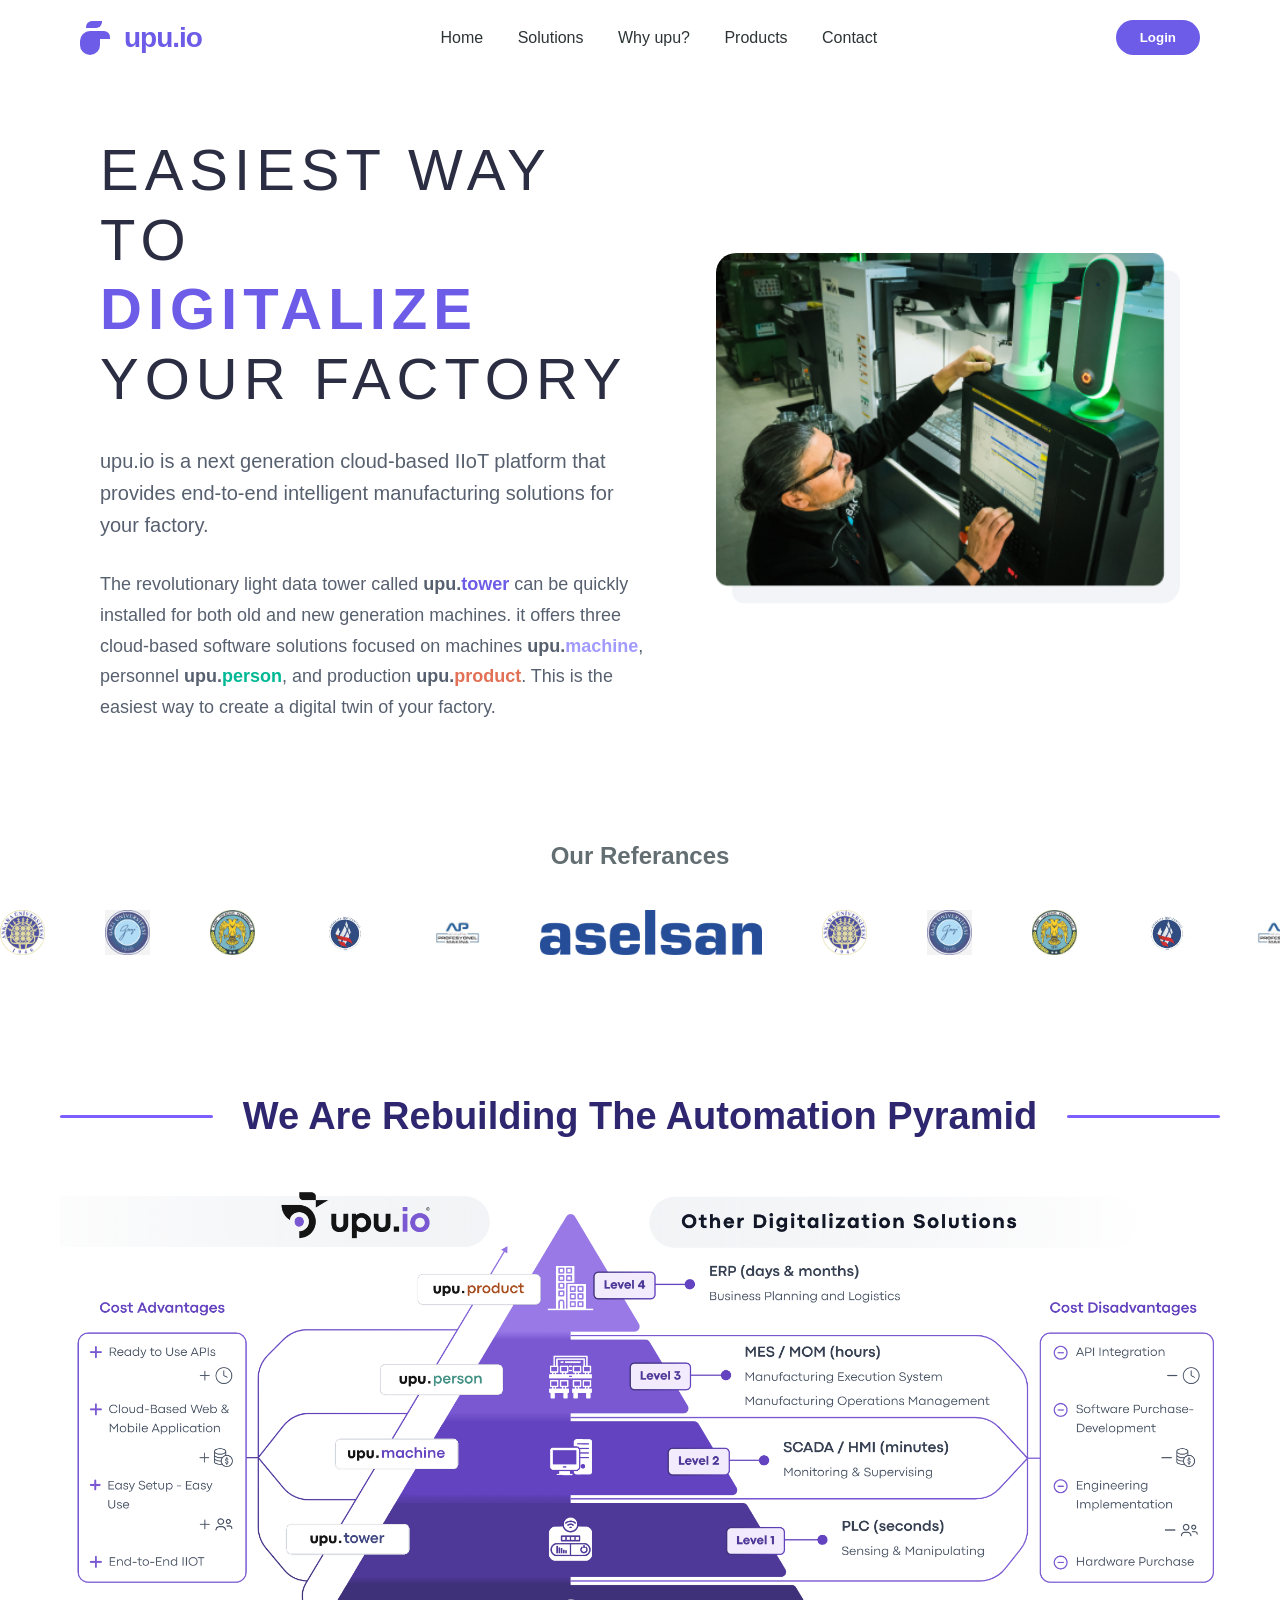
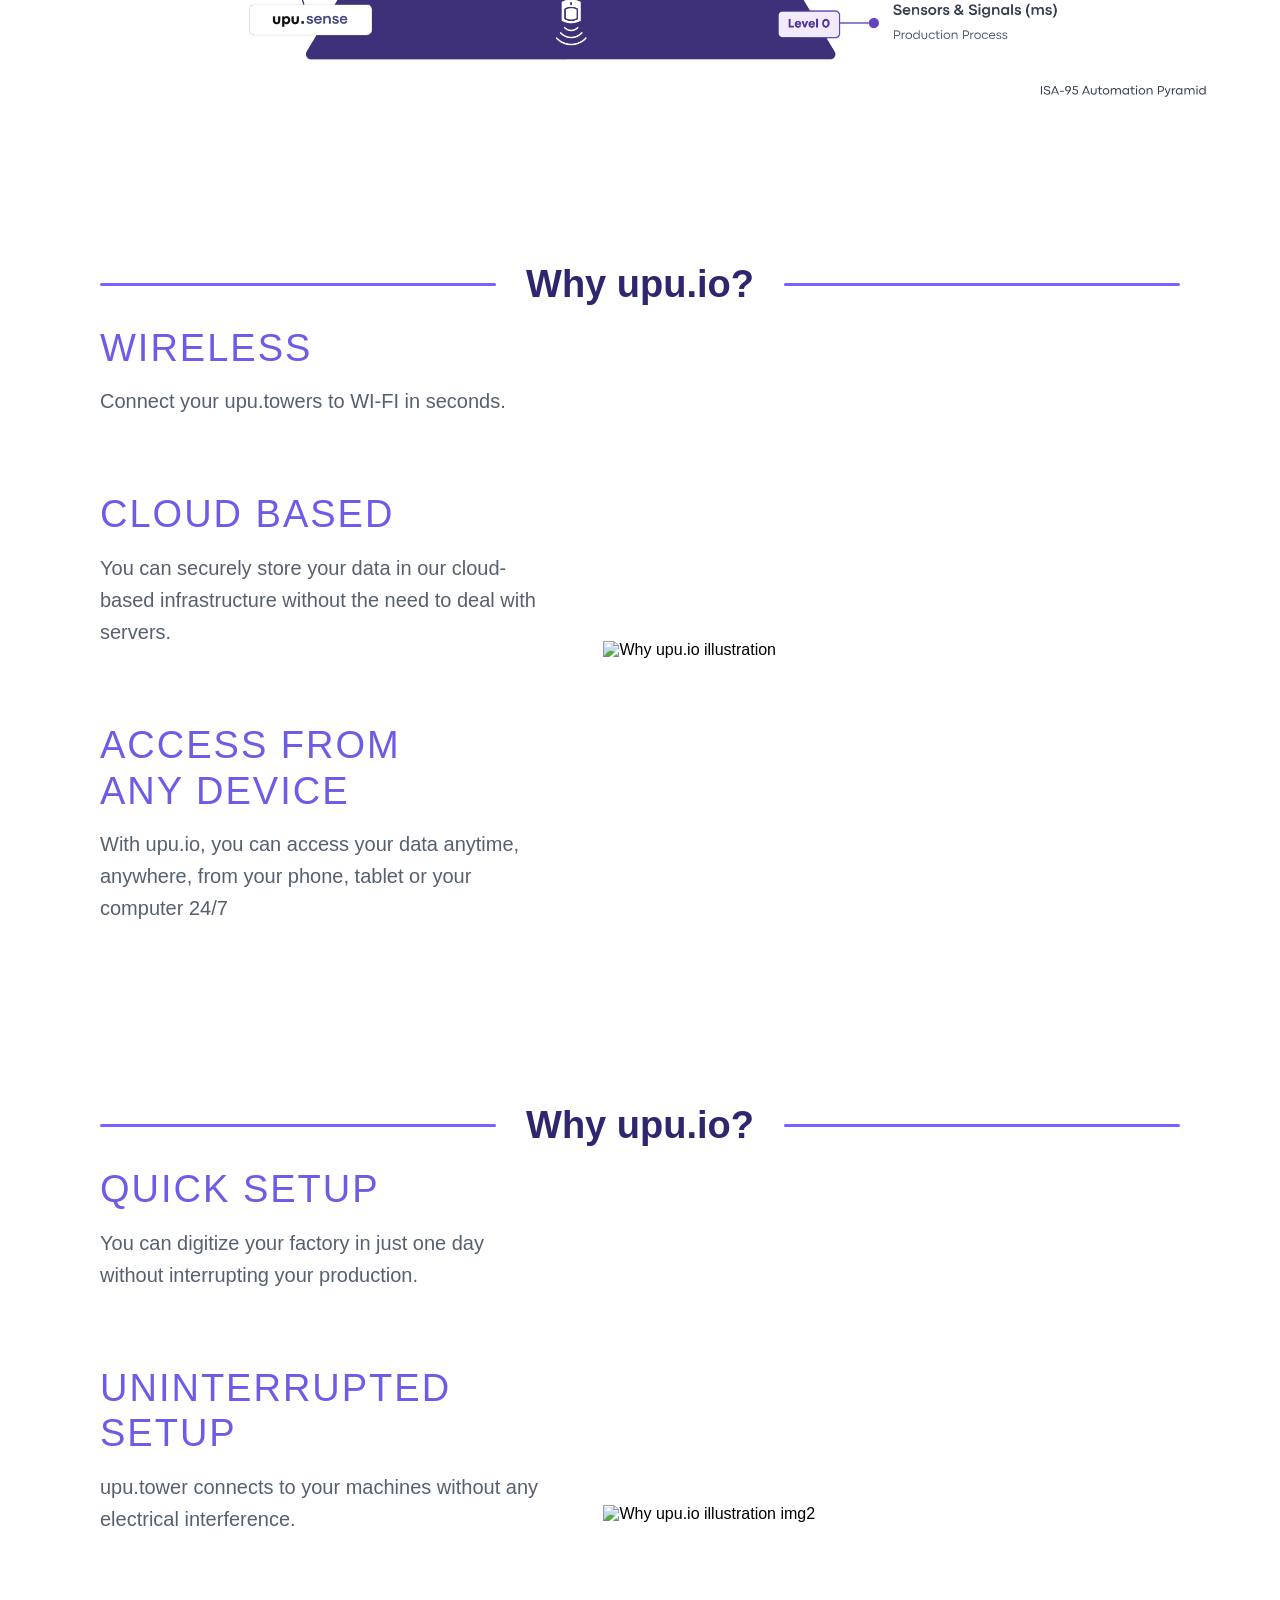
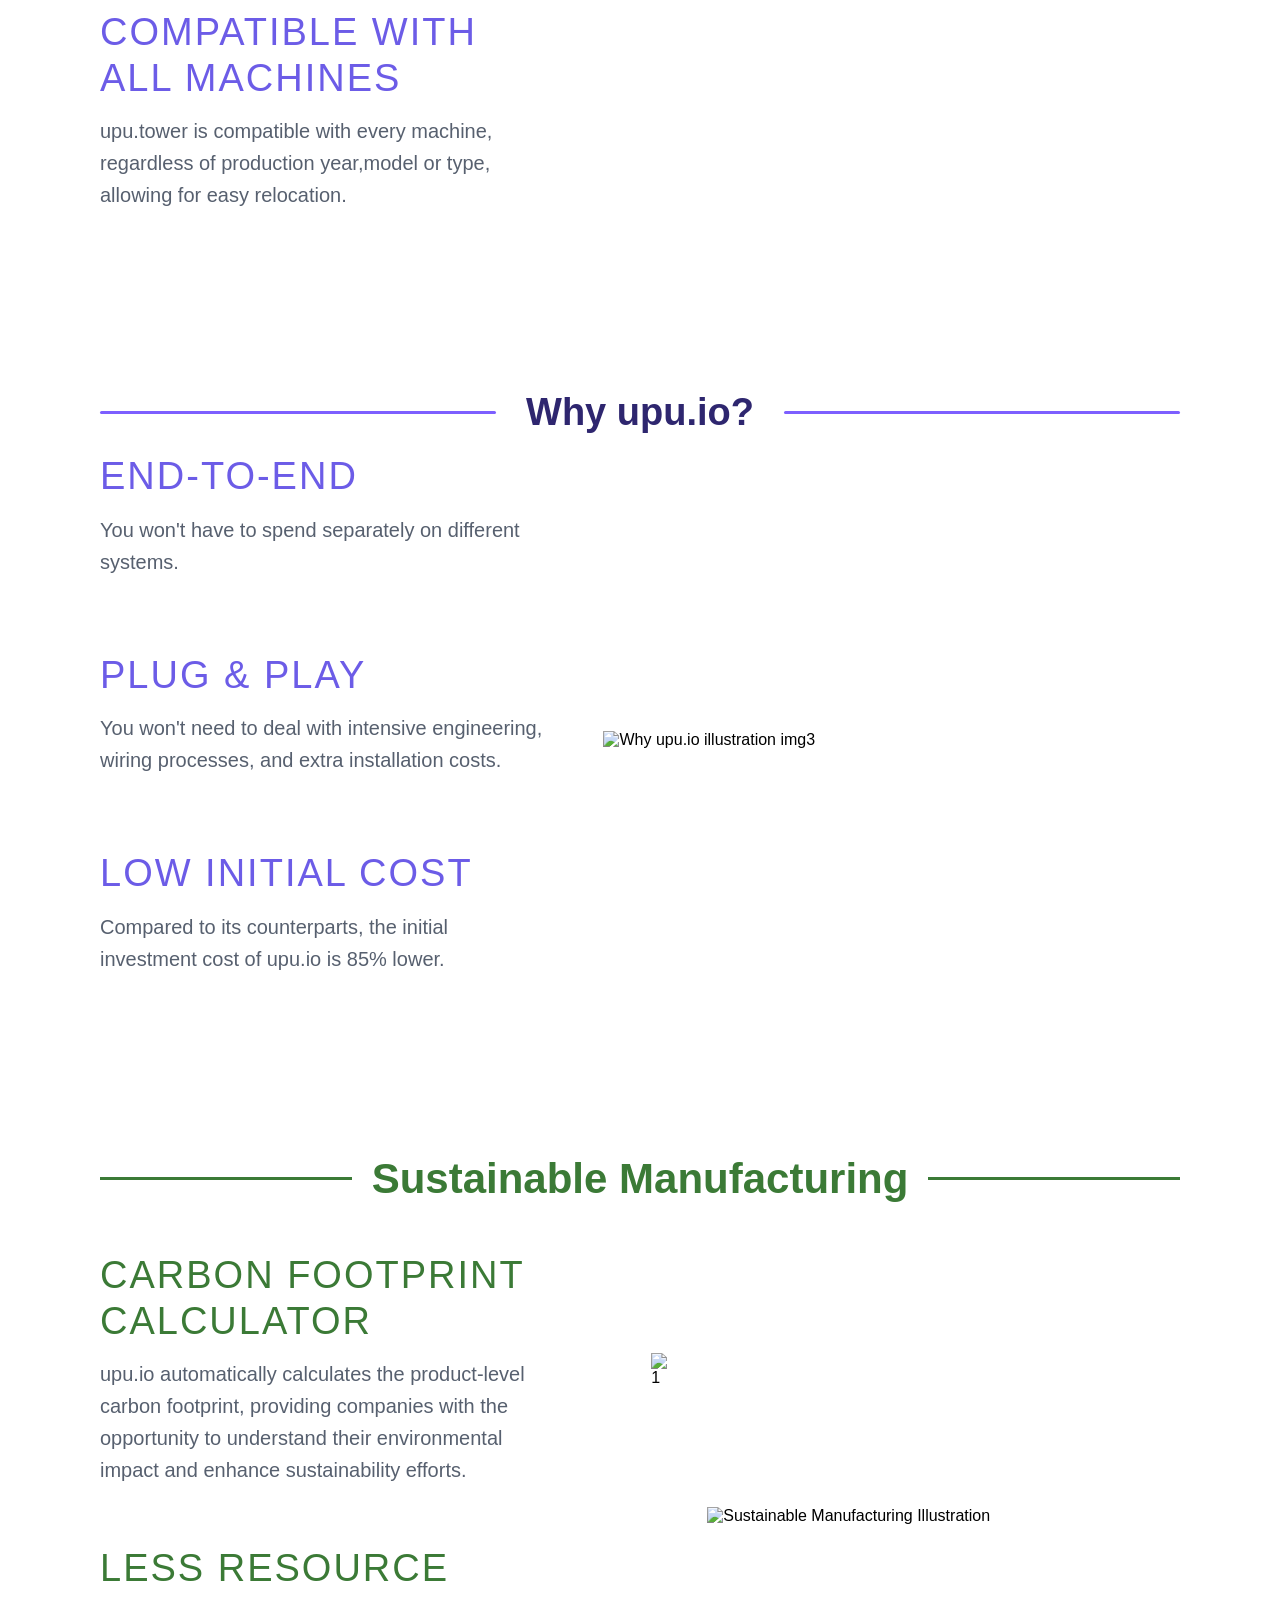
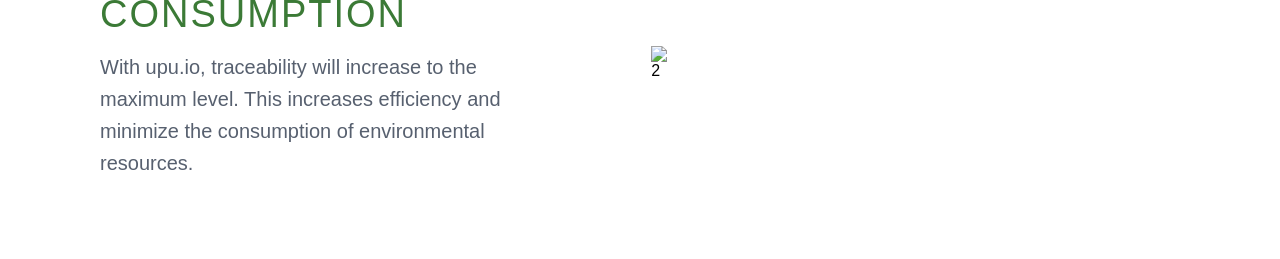
==== index.html @ bfa2a3e1 "Add files via upload" ====
<!DOCTYPE html>
<html lang="en">
<head>
    <meta charset="UTF-8">
    <meta name="viewport" content="width=device-width, initial-scale=1.0">
    <title>upu.io</title>
    <link rel="stylesheet" href="style.css">
</head>
<body>

    <header class="navbar">
        
        <div class="logo">
            <div class="custom-logo-icon">
                <div class="feather-top"></div>
                <div class="wing-head-group">
                    <div class="wing-main"></div>
                    <div class="beak"></div>
            </div>
            </div>

                <span class="logo-text"> upu.io</span>
        </div>
 

        <nav class="nav-links">
            <a href="#home">Home</a> 
            <a href="#solutions">Solutions</a>
            <a href="#why-upu">Why upu?</a>
            <a href="#products">Products</a>
            <a href="#contact">Contact</a>
        </nav>

        <div   class="nav-right">

            <button class="login-btn">Login</button>

        </div>

    </header>

    <main class="hero" id="home">

        <div class="hero-text">
            <h1>
                EASIEST WAY TO<br>
                <span style="color: #6c5ce7; font-weight: bold;">DIGITALIZE</span><br>
                YOUR FACTORY
            </h1>

            <p class="hero-sub">
                upu.io is a next generation cloud-based IIoT platform that provides end-to-end
                intelligent manufacturing solutions for your factory.
            </p>
            

            <p class="hero-description">            
                    The revolutionary light data tower called <strong>upu.<span style="color: #6c5ce7;">tower</span></strong> can be quickly installed for both old and new generation machines. it offers three cloud-based software solutions focused on machines <strong>upu.<span style="color: #a29bfe;">machine</span></strong>, personnel <strong>upu.<span style="color:#00b894;">person</span></strong>, and production <strong>upu.<span style="color:#e17055;">product</span></strong>. This is the easiest way to create a digital twin of your factory.
                </p>
            
            </div>

            <div class="hero-image">
                <img src=hero-img.png alt="Factory Worker">

            </div>

        </main>


        <section class="references-section">
            <h2>Our Referances</h2>
            
            <div class="logo-slider">
                <div class="logo-track">
                    <img src="Ankara-Universitesi-Logo-Vector.svg-.png" alt="Ankara Universitesi">
                    <img src="gazi-uni.png" alt="Gazi Universitesi">
                    <img src="karahavacilijk.jpg" alt="Kara Havacilik Komutanligi">
                    <img src="kiriikkale-uni.jpg" alt="Kirikkale Universitesi">
                    <img src="ankara-prof-mak.jpg" alt="Ankara Profesyonel Makina">
                    <img src="aselsan-png-logo.png" alt="Aselsan">
                    

                    <img src="Ankara-Universitesi-Logo-Vector.svg-.png" alt="Ankara Universitesi">
                    <img src="gazi-uni.png" alt="Gazi Universitesi">
                    <img src="karahavacilijk.jpg" alt="Kara Havacilik Komutanligi">
                    <img src="kiriikkale-uni.jpg" alt="Kirikkale Universitesi">
                    <img src="ankara-prof-mak.jpg" alt="Ankara Profesyonel Makina">
                    <img src="aselsan-png-logo.png" alt="Aselsan">
                                       
                    <img src="Ankara-Universitesi-Logo-Vector.svg-.png" alt="Ankara Universitesi">
                    <img src="gazi-uni.png" alt="Gazi Universitesi">
                    <img src="karahavacilijk.jpg" alt="Kara Havacilik Komutanligi">
                    <img src="kiriikkale-uni.jpg" alt="Kirikkale Universitesi">
                    <img src="ankara-prof-mak.jpg" alt="Ankara Profesyonel Makina">
                    <img src="aselsan-png-logo.png" alt="Aselsan">

                </div>
            </div>
        </section>


        <section class="pyramid-section">
            <div class="pyramid-header">
                <span class="line"></span>
                <h2 class="pyramid-title">We Are Rebuilding The Automation Pyramid</h2>
                <span class="line"></span>
            </div>

            
            <div class="pyramid-content">
                <img src="pyramid-image.png" alt="Automation Pyramid">
            </div>
        </section>


        <section class="why-upu-section" id="why-upu">
            <div class="pyramid-header">
                <span class="line"></span>
                <h2 class="pyramid-title">Why upu.io?</h2>
                <span class="line"></span>
            </div>

            <div class="why-upu-content">
                <div class="why-upu-text">
                    <div class="feature-item">
                        <h3>WIRELESS</h3>
                        <p>Connect your upu.towers to WI-FI in seconds.</p>
                    </div>

                    <div class="feature-item">
                        <h3>CLOUD BASED</h3>
                        <p>You can securely store your data in our cloud-based infrastructure without the need to deal with servers.</p>
                    </div>

                    <div class="feature-item">
                        <h3>ACCESS FROM<br>ANY DEVICE</h3>
                        <p>With upu.io, you can access your data anytime, anywhere, from your phone, tablet or your computer 24/7</p>
                    </div>                  
                </div>


                <div class="why-upu-image">
                    <img src="https://cdn.upu.io/assets/WhyUpuImageOneNew.svg" alt="Why upu.io illustration">

                </div>
            </div>
        </section>   


        <section class="why-upu-section">
            <div class="pyramid-header">
                <span class="line"></span>
                <h2 class="pyramid-title">Why upu.io?</h2>
                <span class="line"></span>
            </div>

            <div class="why-upu-content">

                <div class="why-upu-text">
                    <div class="feature-item">
                        <h3 class="purple-title">QUICK SETUP</h3>
                        <p>You can digitize your factory in just one day without interrupting your production.</p>
                    </div>


                    <div class="feature-item">
                        <h3 class="purple-title">UNINTERRUPTED<br>SETUP</h3>
                        <p>upu.tower connects to your machines without any electrical interference.</p>
                    </div>

                    <div class="feature-item">
                        <h3 class="purple-title">COMPATIBLE WITH ALL MACHINES</h3>
                        <p>upu.tower is compatible with every machine, regardless of production year,model or type, allowing for easy relocation.</p>
                    </div>

                </div>


                <div class="why-upu-image">
                    <img src="https://cdn.upu.io/assets/WhyUpuSecondPageNew.svg" alt="Why upu.io illustration img2">
                </div>
            
           </div>

        </section>


        <section class="why-upu-section">
        
            <div class="pyramid-header">
                <span class="line"></span>
                <h2 class="pyramid-title">Why upu.io?</h2>
                <span class="line"></span>
            </div>

            <div class="why-upu-content">
                <div class="why-upu-text">
                    <div class="feature-item">
                        <h3 class="purple-title">END-TO-END</h3>
                        <p>You won't have to spend separately on different systems.</p>
                    </div>


                    <div class="feature-item">
                        <h3 class="purple-title">PLUG & PLAY</h3>
                        <p>You won't need to deal with intensive engineering, wiring processes, and extra installation costs.</p>
                    </div>
                    
                    
                    <div class="feature-item">
                        <h3 class="purple-title">LOW INITIAL COST</h3>
                        <p>Compared to its counterparts, the initial investment cost of upu.io is 85% lower.</p>
                    </div>

                </div>    
                    
                    
                    <div class="why-upu-image">
                        <img src="https://cdn.upu.io/assets/WhyUpuThirdPageNew.svg" alt="Why upu.io illustration img3">
                    </div>           
            </div>

        </section>   
        


<section class="sustainable-section" id="solutions">
    <div class="green-header">
        <span class="green-line"></span>
        <h2 class="green-title">Sustainable Manufacturing</h2>
        <span class="green-line"></span>
    </div>

    <div class="sustainable-content">
        <div class="sustainable-text-wrapper">
            
           
            <div class="sustainable-row">
                <div class="feature-item">
                    <h3 style="color: #3b7a36 !important; font-size: 38px !important; font-weight: 500 !important; letter-spacing: 2px !important; line-height: 1.2 !important; margin-bottom: 14px !important;">
                        CARBON FOOTPRINT<br>CALCULATOR
                    </h3>
                    <p>upu.io automatically calculates the product-level carbon footprint, providing companies with the opportunity to understand their environmental impact and enhance sustainability efforts.</p>
                </div>
                <div class="number-icon">
                    <img src="https://cdn.upu.io/assets/OneNumbers.svg" alt="1">
                </div>
            </div>

           
            <div class="sustainable-row">
                <div class="feature-item">
                    <h3 style="color: #3b7a36 !important; font-size: 38px !important; font-weight: 500 !important; letter-spacing: 2px !important; line-height: 1.2 !important; margin-bottom: 14px !important;">
                        LESS RESOURCE<br>CONSUMPTION
                    </h3>
                    <p>With upu.io, traceability will increase to the maximum level. This increases efficiency and minimize the consumption of environmental resources.</p>
                </div>
                <div class="number-icon">
                    <img src="https://cdn.upu.io/assets/TwoNumber.svg" alt="2">
                </div>
            </div>

        </div>

        <div class="sustainable-image">
            <img src="https://cdn.upu.io/assets/NewSustaniableIcon.svg" alt="Sustainable Manufacturing Illustration">
        </div>
    </div>
</section>


</body>
</html>
---- style.css ----
* {
    margin: 0;
    padding: 0;
    box-sizing: border-box;
    font-family: 'Poppins', sans-serif;
}

body {
    background-color: #ffffff;
}

.navbar {
    display: flex;
    justify-content: space-between;
    align-items: center;
    padding: 20px 80px;
}

.logo {
    display: flex;
    align-items: center;
    gap: 12px;
    cursor: pointer;
}

.custom-logo-icon {
    display: flex;
    flex-direction: column;
    gap: 3px;
    width: 32px;
}

.feather-top {
    width: 16px;
    height: 7px;
    background-color: #6c5ce7;
    border-top-left-radius: 6px;
    border-bottom-right-radius: 6px;
    margin-left: 6px;
}

.wing-head-group {
    display: flex;
    align-items: flex-start;
}

.wing-main {
    width: 20px;
    height: 24px;
    background-color: #6c5ce7;
    border-top-left-radius: 12px;
    border-bottom-left-radius: 12px;
    border-bottom-right-radius: 12px;
}

.beak {
    width: 10px;
    height: 8px;
    background-color: #6c5ce7;
    border-top-right-radius: 6px;
}

.logo-text {
    font-size: 28px;
    font-weight: 800;
    color: #6c5ce7;
    letter-spacing: -1px;
}

.nav-links a {
    text-decoration: none;
    color: #2d3436;
    margin: 0 15px;
    font-weight: 500;
}

.login-btn {
    background-color: #6c5ce7;
    color: #ffffff;
    border: none;
    padding: 10px 24px;
    border-radius: 20px;
    font-weight: bold;
    cursor: pointer;
}

.purple-text {
    color: #5f3dc4 !important;
    font-weight: 600;
}


.hero {
    display: flex;
    justify-content: space-between;
    align-items: center;
    padding: 60px 100px;
    gap: 60px;
}

.hero-text {
    flex: 1.2;
    max-width: 650px; 
}

.hero-text h1 {
    font-size: 58px;
    font-weight: 500;
    color: #2b2d42;
    line-height: 1.2;
    letter-spacing: 6px;
    margin-bottom: 32px;
}

.hero-sub {
    font-size: 20px;
    color: #57606f;
    line-height: 1.6;
    margin-bottom: 28px;
}

.hero-description {
    font-size: 18px;
    color: #57606f;
    line-height: 1.7;
}

.hero-image {
    flex: 1;
    display: flex;
    justify-content: flex-end;
}

.hero-image img {
    width: 100%;
    max-width: 620px;
    height: auto;
    border-radius: 20px;
}


.references-section {
    padding: 60px 0;
    text-align: center;
    background-color: #ffffff;
    overflow: hidden;
}

.references-section h2{
    font-size: 24px;
    color:#636e72;
    font-weight: 600;
    margin-bottom: 40px;
}

.logo-slider {
    width:100%;
    overflow: hidden;
    position: relative;
    white-space: nowrap;
}

.logo-track {
    display: flex;
    align-items: center;
    gap: 60px;
    width: max-content;
    animation: scroll 20s linear infinite;
}

.logo-track img {
    height: 45px;
    width: auto;
    object-fit: contain;
    opacity: 0.85;
    transition: all 0.3 ease;
}

.logo track img:hover {
    filter:grayscale(0%);
    opacity: 1;
}

@keyframes scroll {
    0% {
        transform: translateX(0);
    }

    100% {
        transform: translateX(-50%);
    }
}

.pyramid-section {

    padding: 80px 60px;
    background-color: #ffffff;
    text-align: center;
}

.pyramid-header {
    display: flex;
    align-items: center;
    justify-content: center;
    gap: 30px;
    margin-bottom: 50px;
    width: 100%;
}

.pyramid-title {
    font-size:38px !important;
    font-weight:700 !important;
    color: #2e266f !important;
    white-space: nowrap;
    margin: 0;
}

.pyramid header h2 {
    font-size: 36px;
    font-weight: 700;
    color: #2e266f;
    letter-spacing: 1px;
    white-space: nowrap;
}

.pyramid-header .line{
    flex: 1;
    height: 3px;
    background-color: #7d5fff;
    border-radius: 2px;
}

.pyramid-content {
    max-width: 1200px;
    margin: 0 auto;
}


.pyramid-content img{
    width: 100%;
    height: auto;
    display: block;
}


.why-upu-section {
    padding: 80px 100px;
    background-color: #ffffff;
}

.why-upu-content {
    display: flex;
    justify-content: space-between;
    align-items: center;
    gap: 60px;
    max-width: 1400px;
    margin: 40px auto 0 auto;
}


.why-upu-text {
    flex: 1;
    display: flex;
    flex-direction: column;
    justify-content: space-between;
    gap: 75px;
    max-width: 550px;
    margin-top: -30px;
    padding-bottom: 20px;
}

.feature-item h3{
    font-size: 38px !important;
    font-weight: 500 !important;
    color: #6c5ce7 !important;
    letter-spacing: 2px !important;
    margin-bottom: 14px !important;
    line-height: 1.2 !important;
}

.feature-item p{
    font-size: 20px;
    color: #57606f;
    line-height: 1.6;
    margin: 0;
}

.why-upu-image {
    flex: 1.3;
    display: flex;
    justify-content: flex-end;
}

.why-upu-image img{
    width: 100%;
    max-width: 750px;
    height: auto;
    display: block;
}

.sustainable-section {
    padding: 80px 100px;
    background-color: #ffffff;
}

.green-header {
    display: flex;
    align-items: center;
    justify-content: center;
    gap: 20px;
    margin-bottom: 50px;
    width: 100%;
}

.green-title {
    font-size: 42px;
    font-weight: 700;
    color: #3b7a36;
    white-space: nowrap;
}

.green-line {
    height: 3px;
    background-color: #3b7a36;
    flex-grow: 1;
}

.sustainable-content {
    display: flex;
    flex-direction: row;
    justify-content: space-between;
    align-items: center;
    gap: 40px;
    max-width: 1400px;
    margin: 0 auto;
}

.sustainable-text-wrapper {
    flex: 1.2;
    display: flex;
    flex-direction: column;
    gap: 60px;
}

.sustainable-row {
    display: flex;
    align-items: center;
    justify-content: space-between;
    gap: 110px;
}

.number-icon img {
    width: 65px;
    height: auto;
}

.sustainable-image {
    flex: 1;
    display: flex;
    justify-content: flex-end;
}

.sustainable-image img {
    width: 100%;
    max-width: 650px;
    height: auto;
}
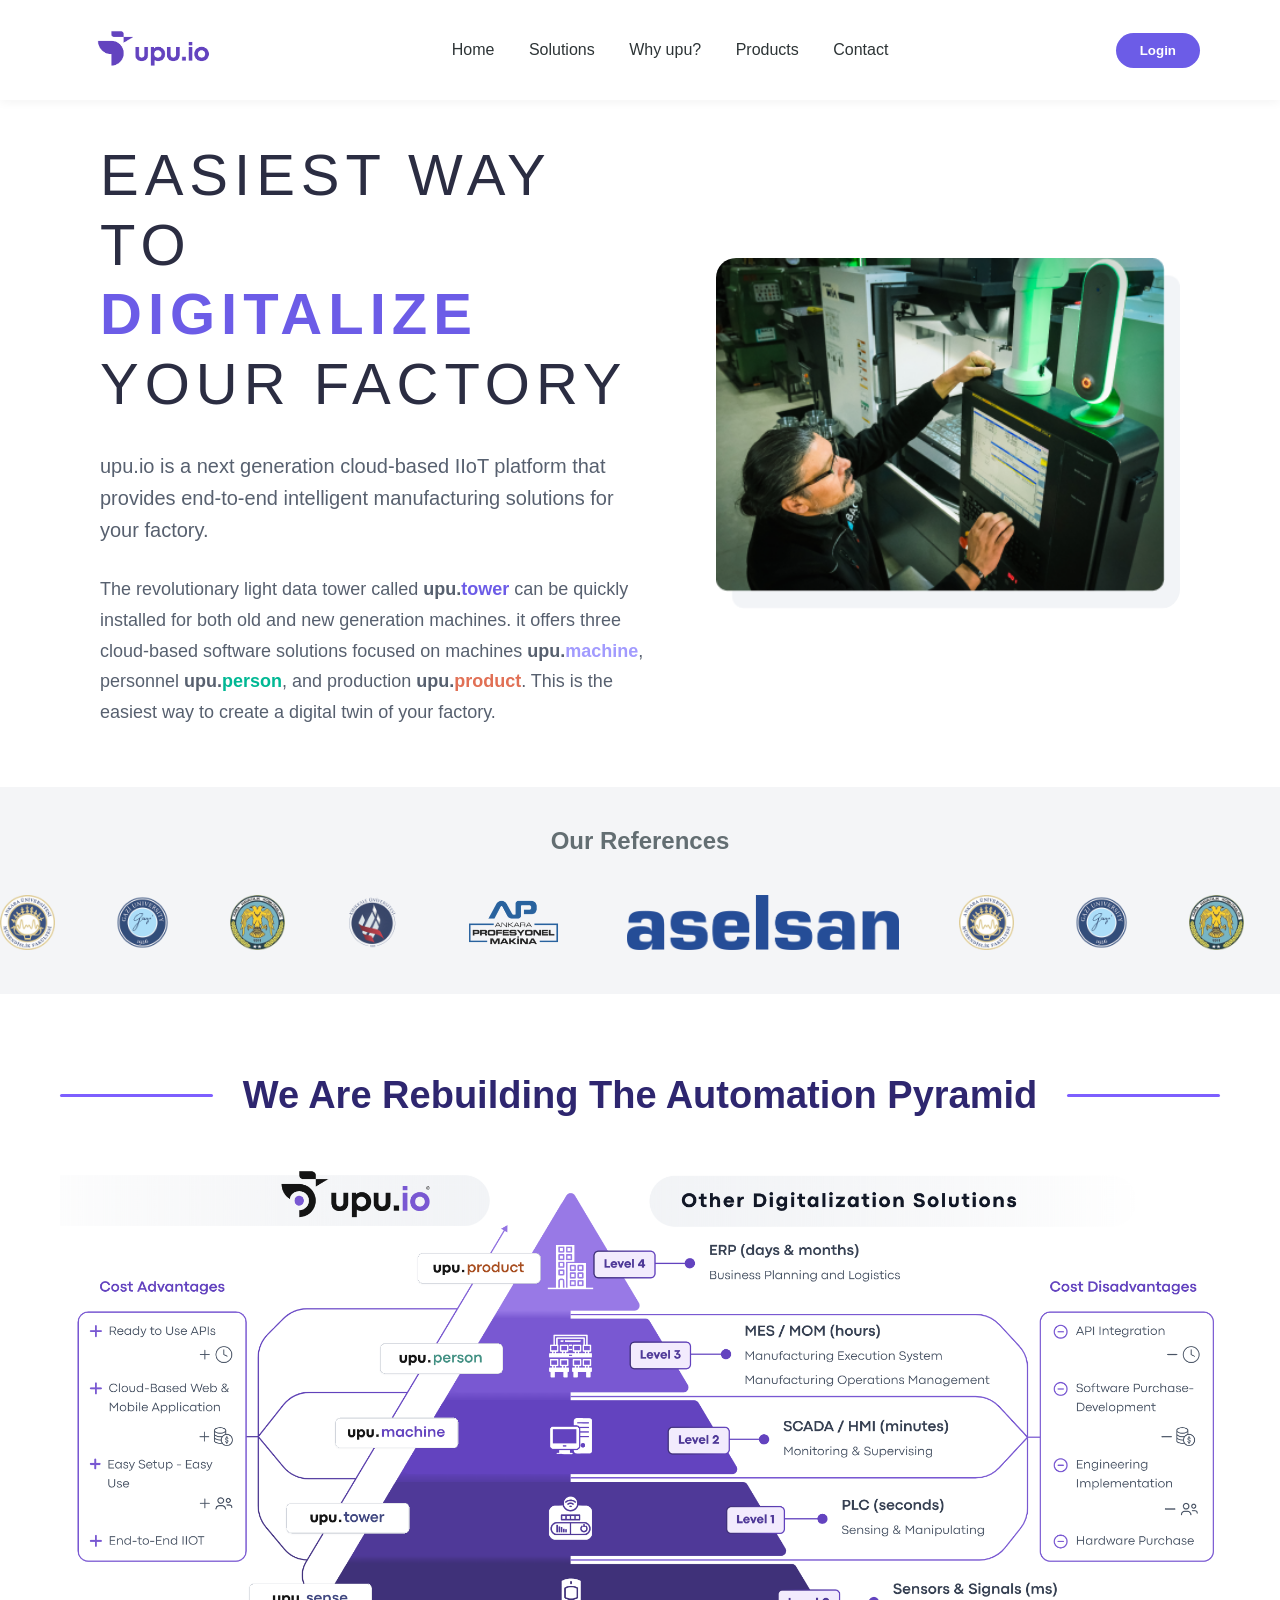
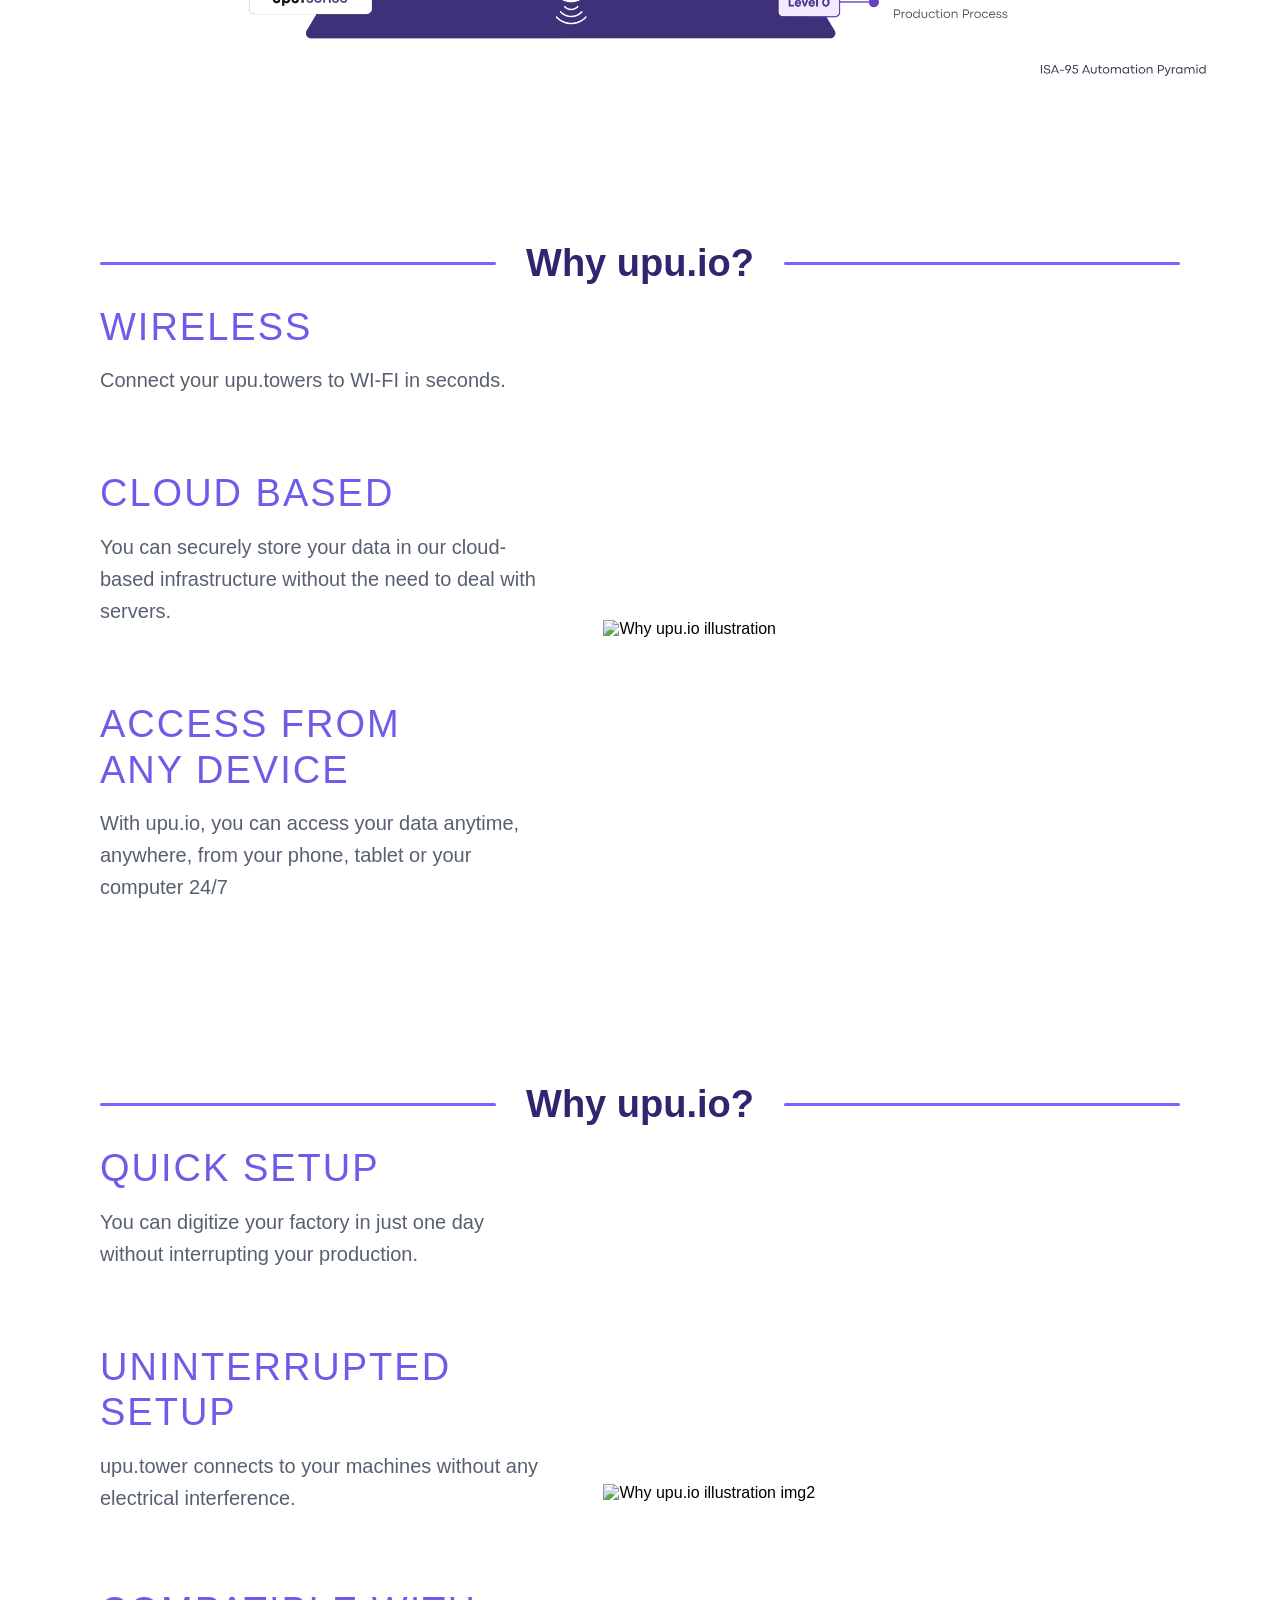
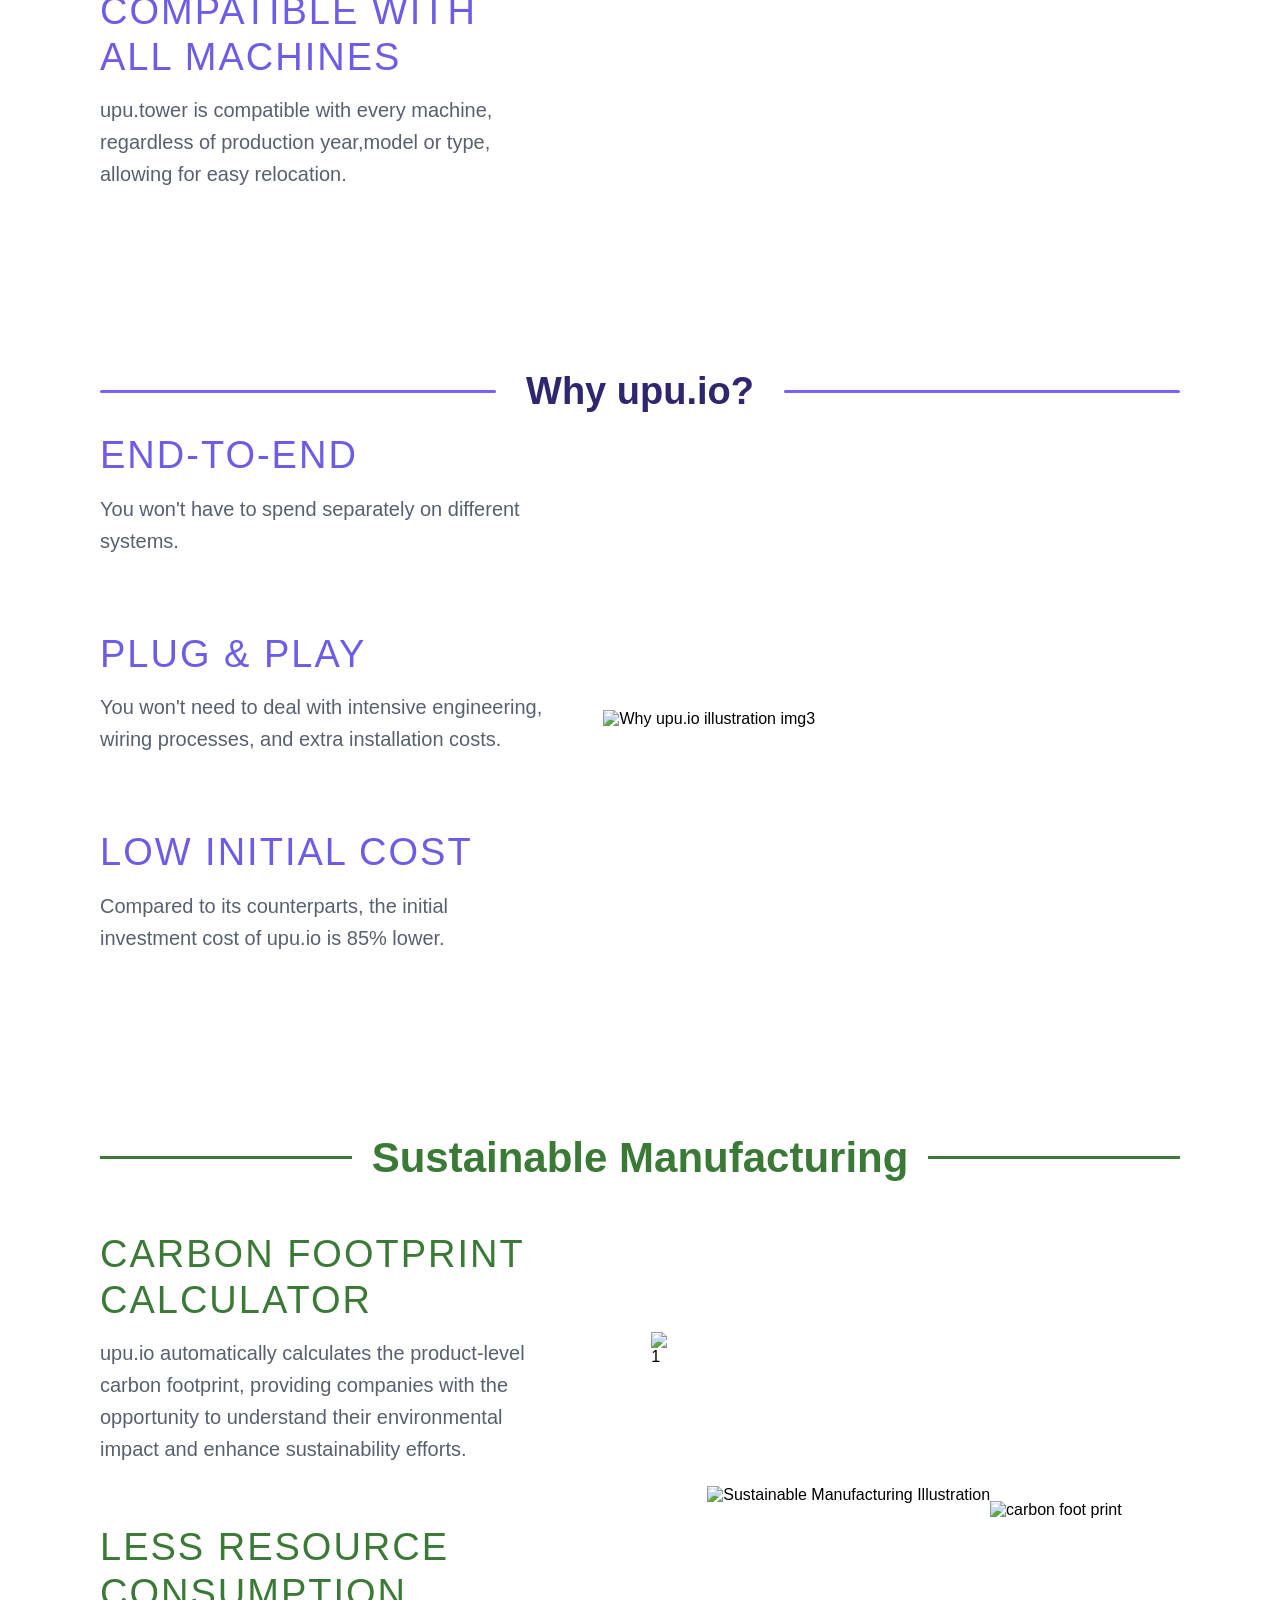
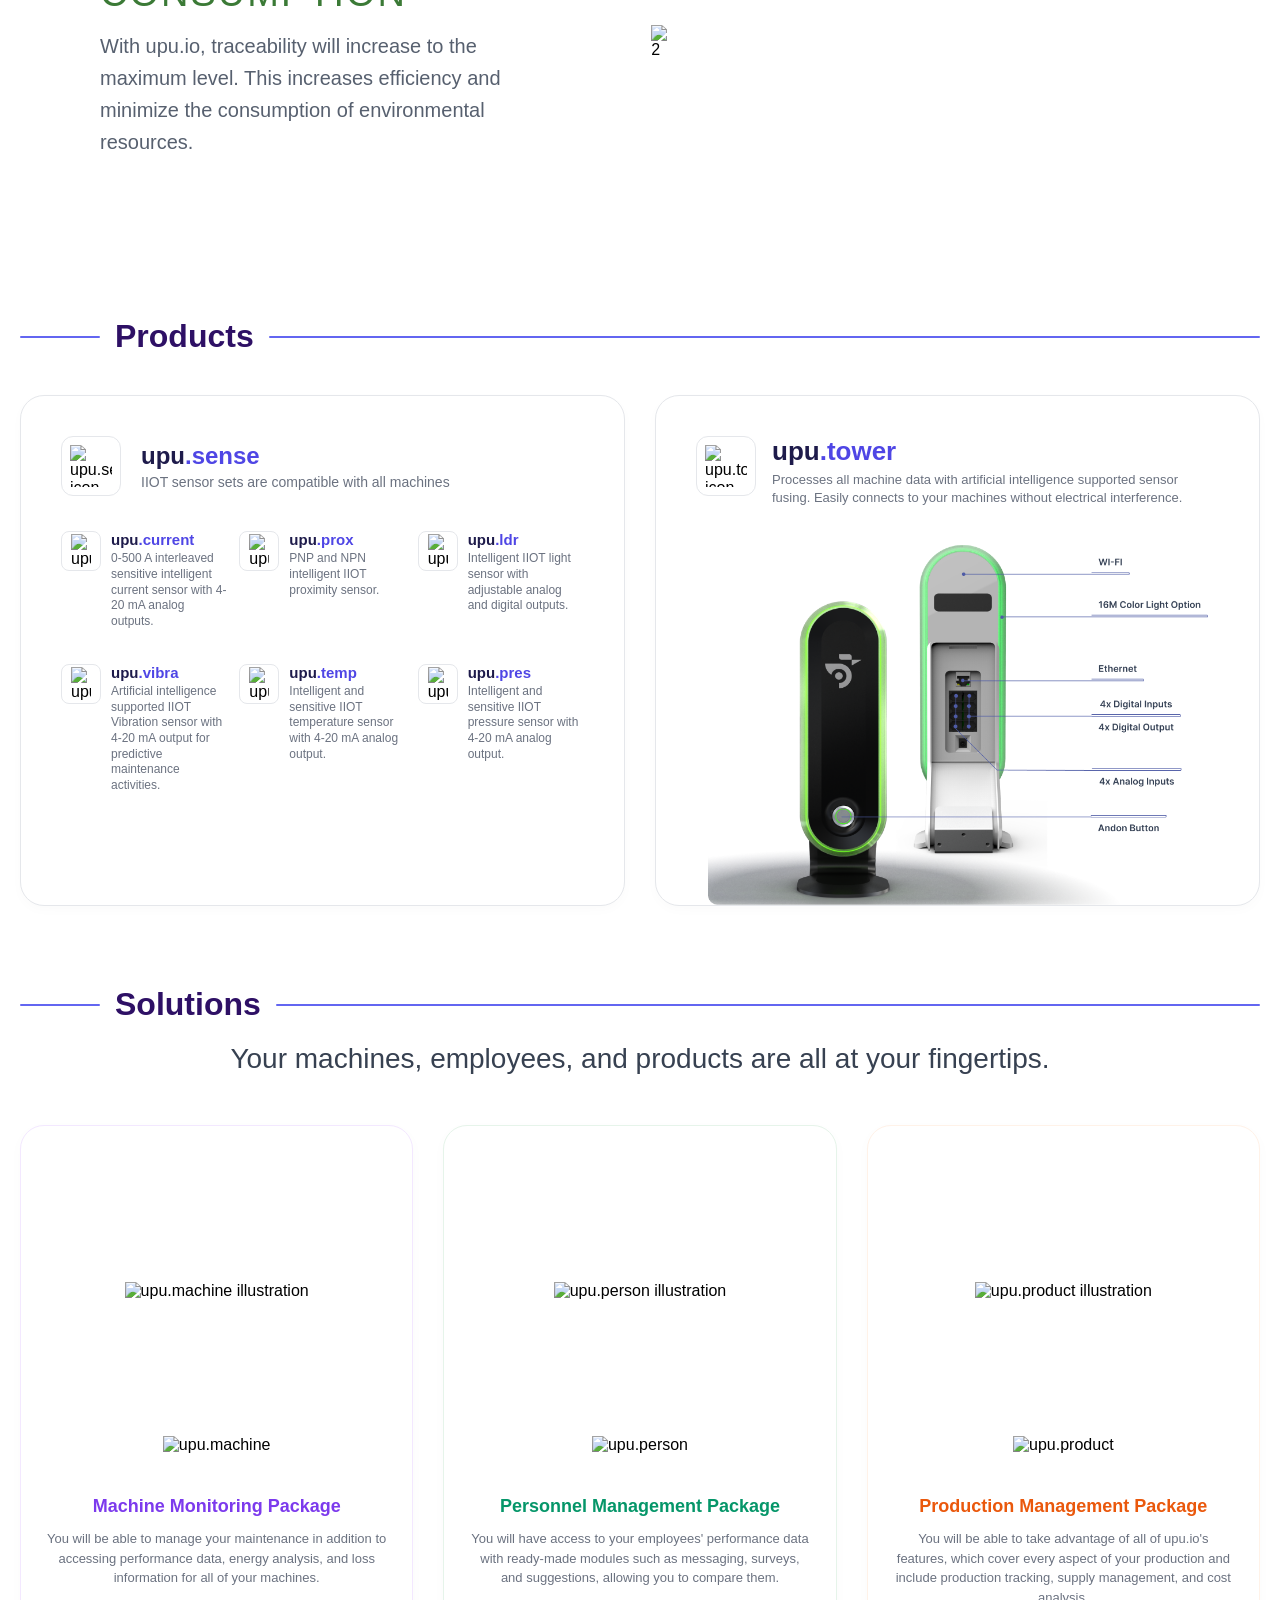
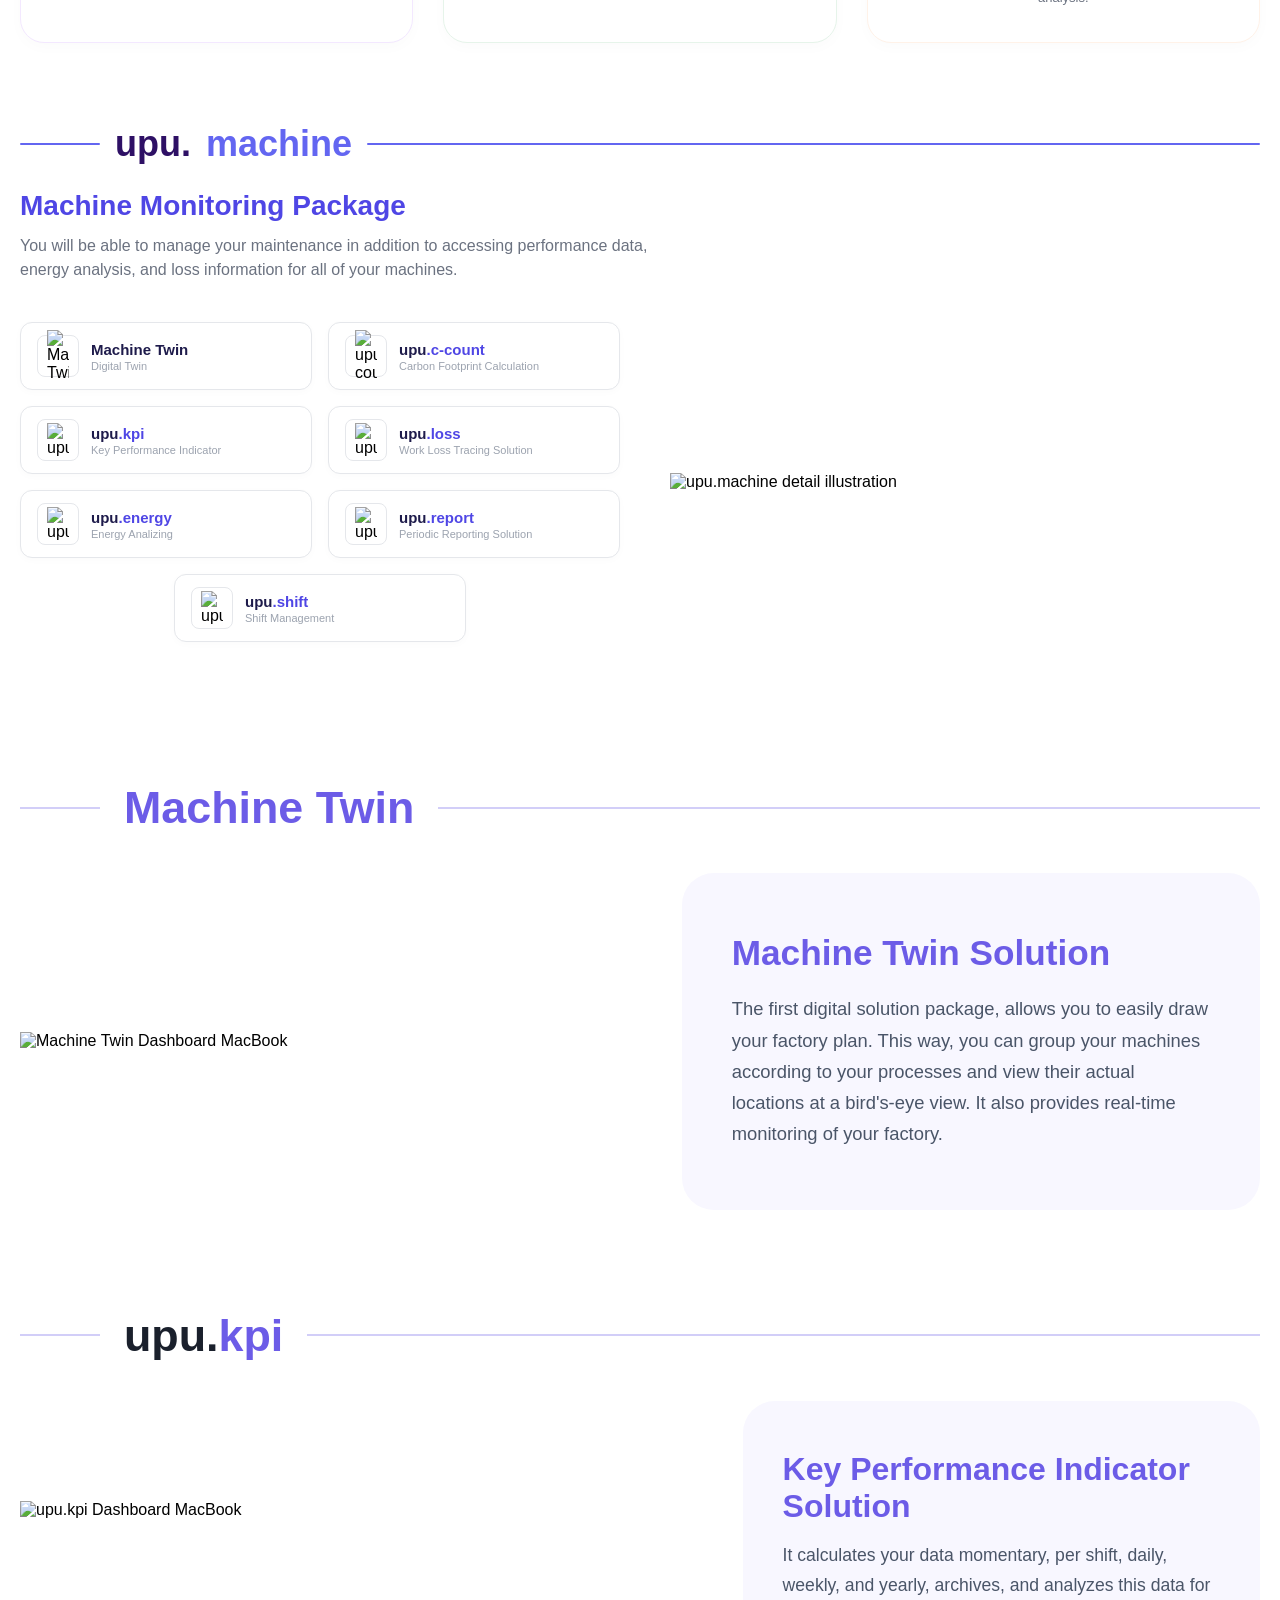
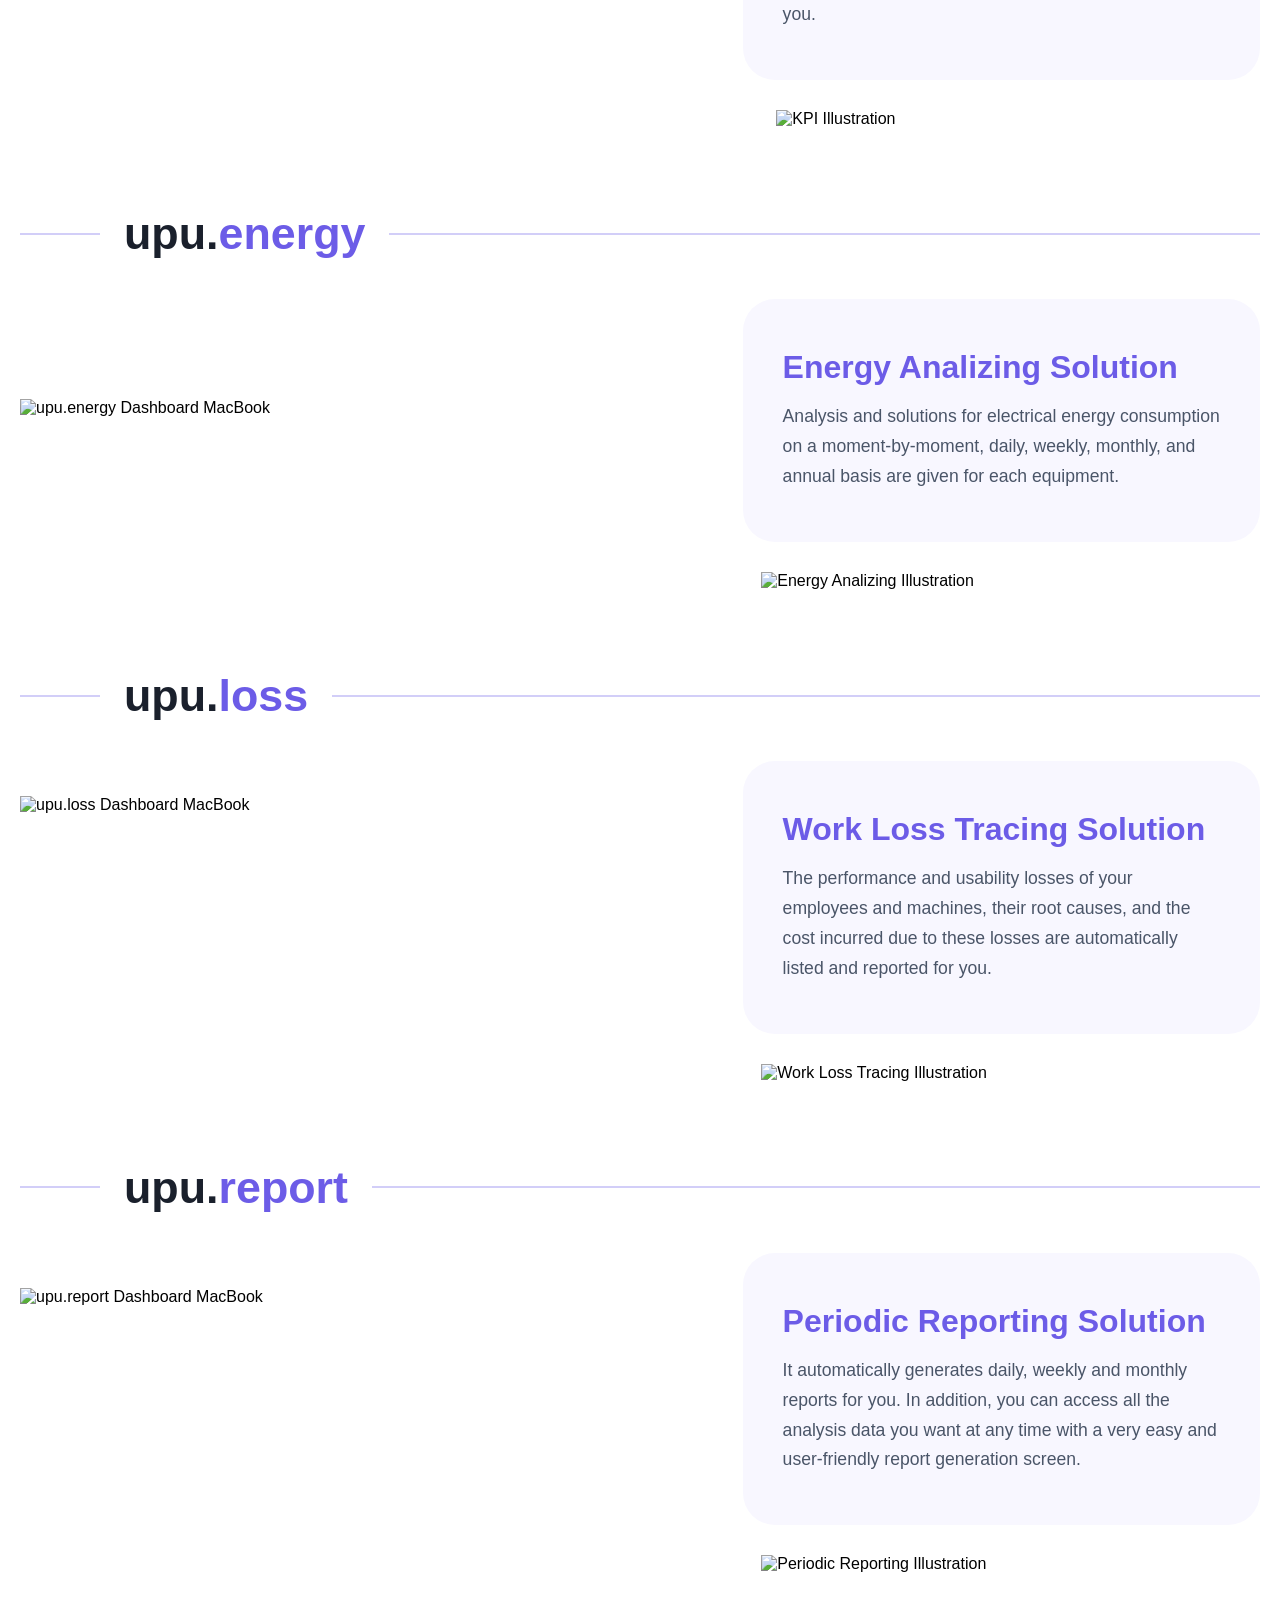
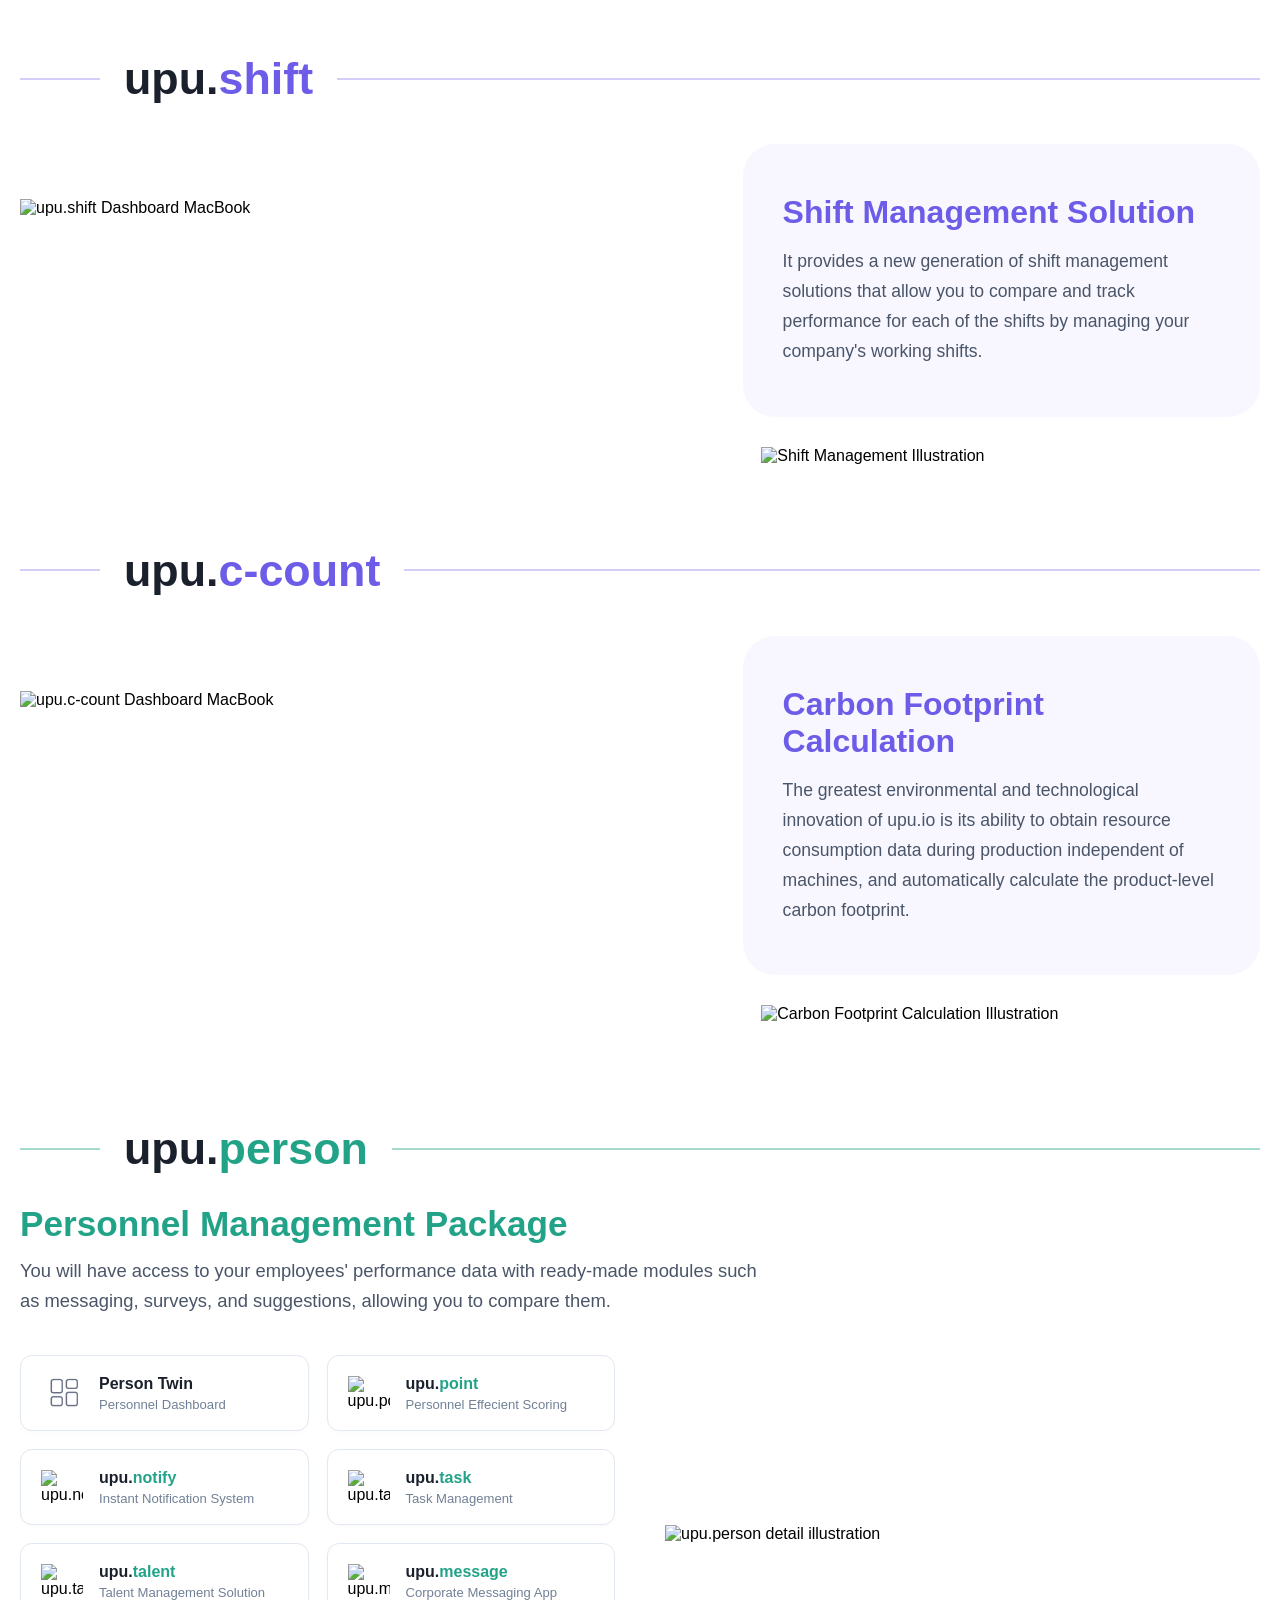
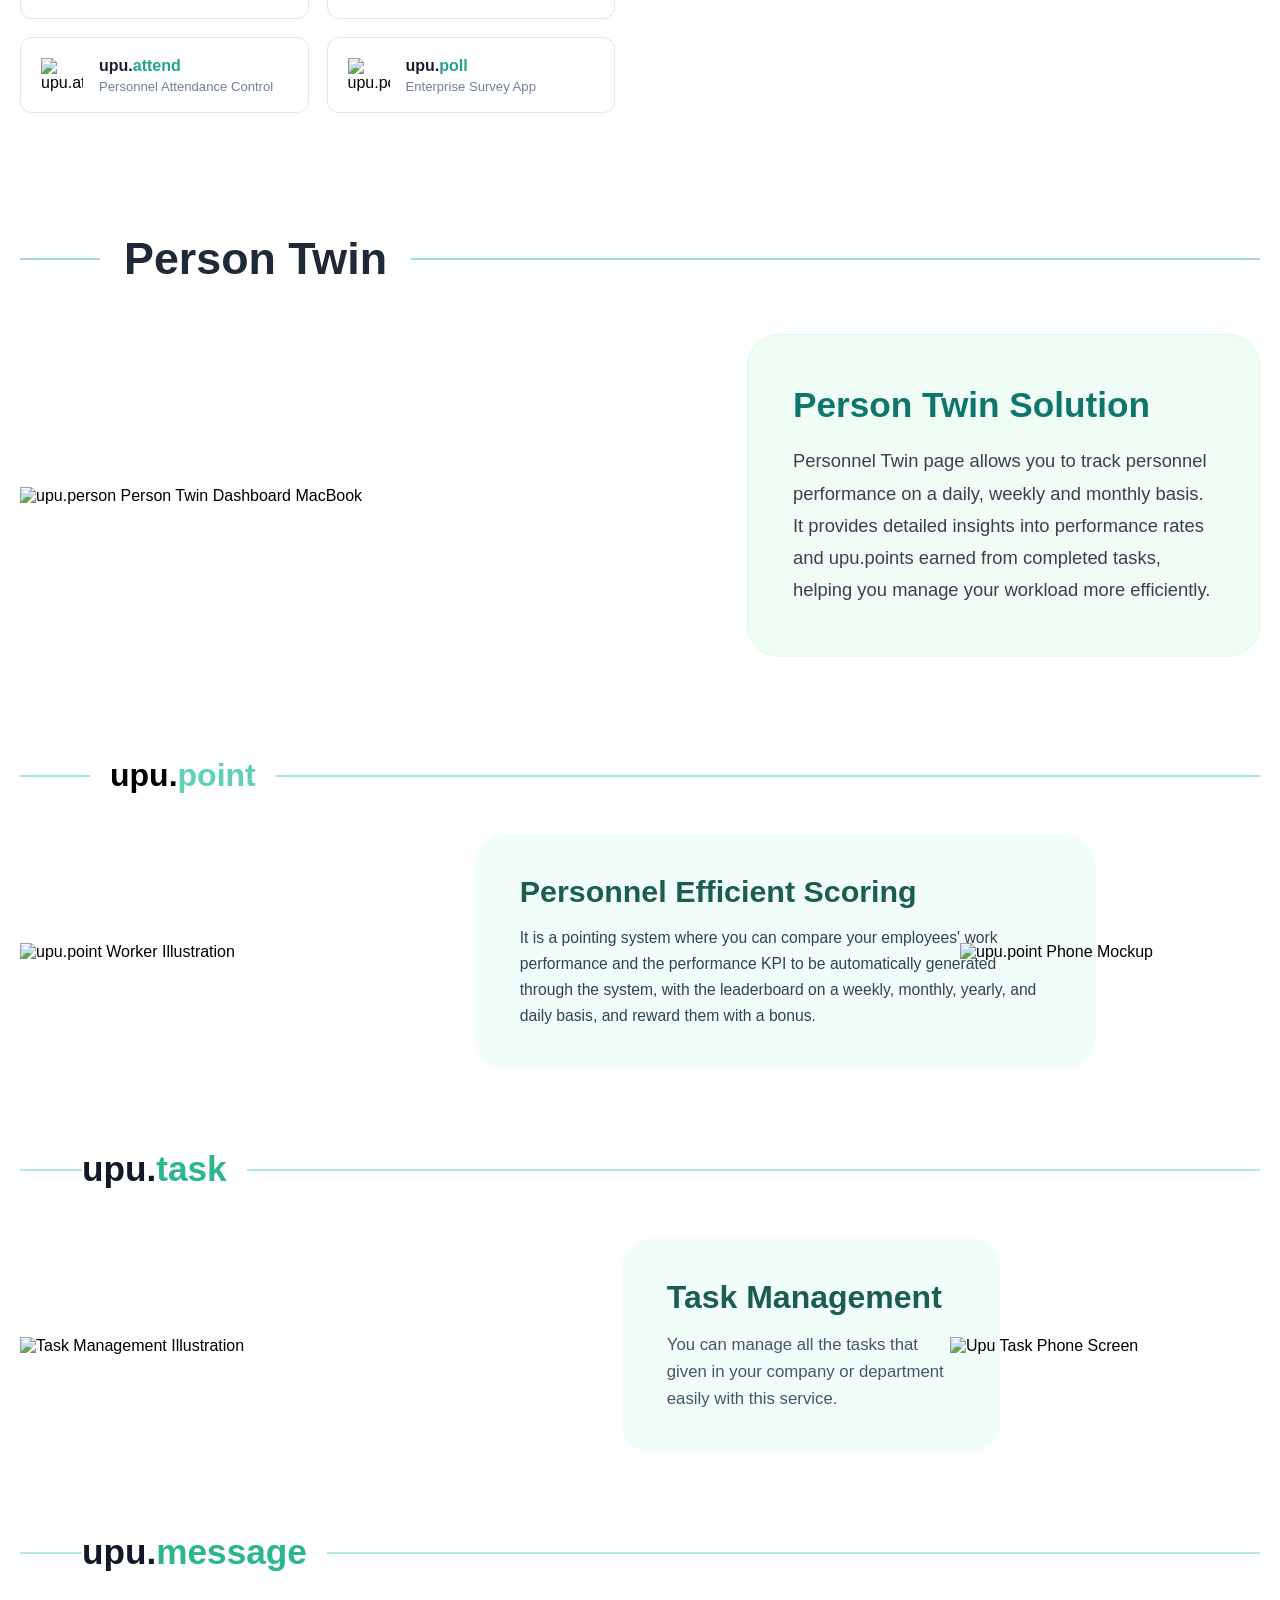
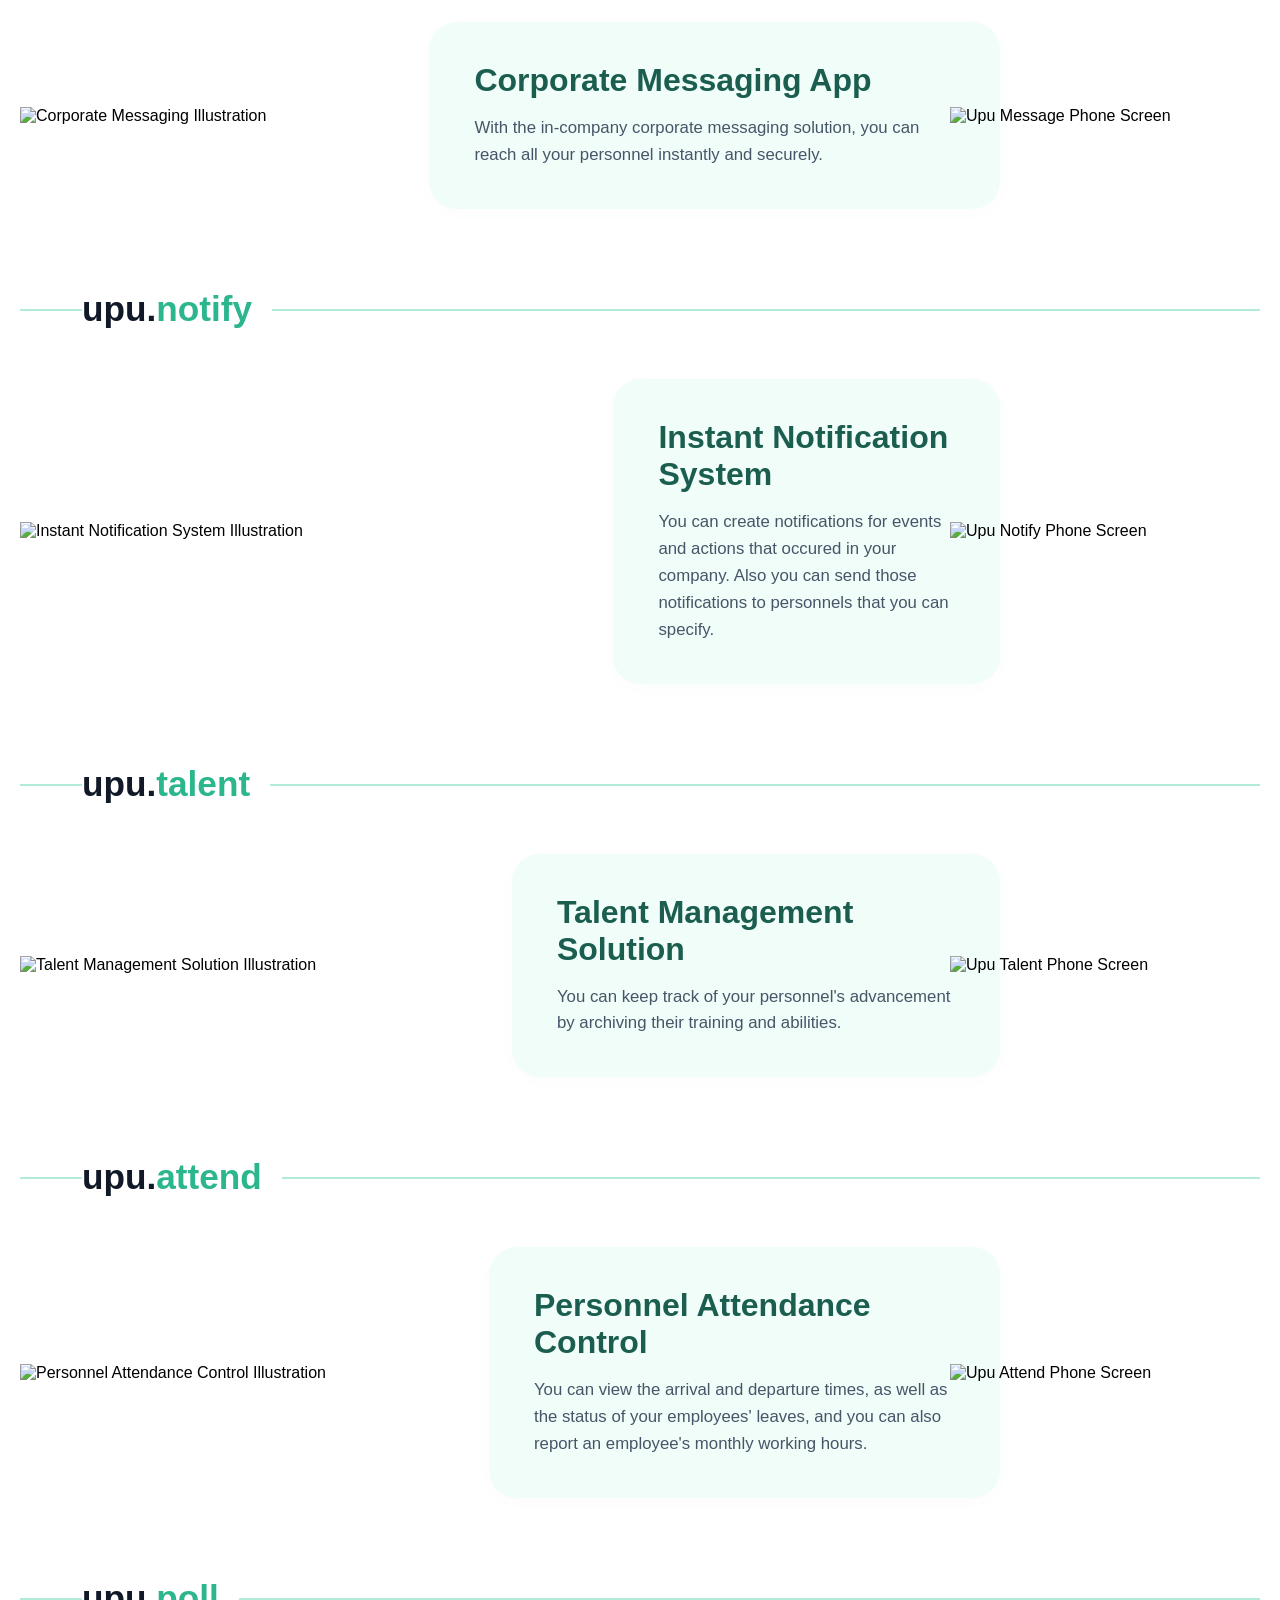
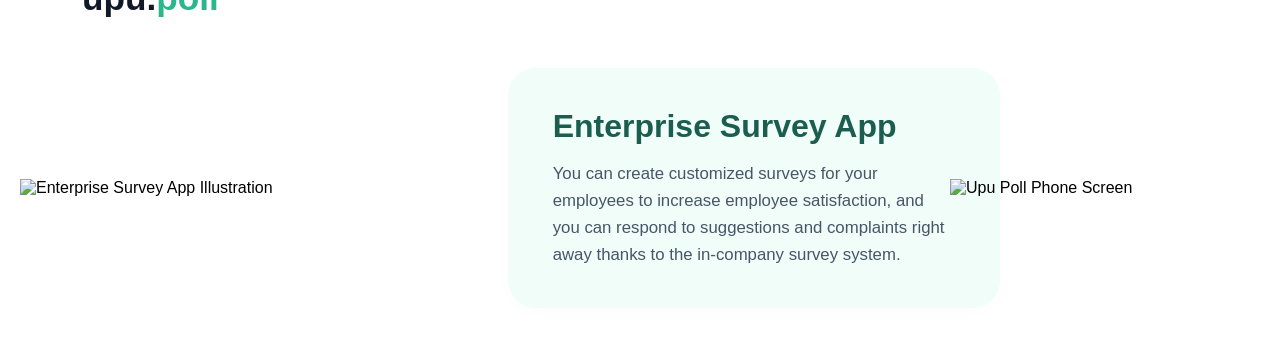
==== commit 5b55a521: "Add files via upload guncelleme" ====
--- a/index.html
+++ b/index.html
@@ -11,16 +11,8 @@
     <header class="navbar">
         
         <div class="logo">
-            <div class="custom-logo-icon">
-                <div class="feather-top"></div>
-                <div class="wing-head-group">
-                    <div class="wing-main"></div>
-                    <div class="beak"></div>
-            </div>
-            </div>
-
-                <span class="logo-text"> upu.io</span>
-        </div>
+        <img src="upulogo.png" alt="upu.io logo">
+    </div>
  
 
         <nav class="nav-links">
@@ -69,31 +61,130 @@
 
 
         <section class="references-section">
-            <h2>Our Referances</h2>
+            <h2>Our References</h2>
             
             <div class="logo-slider">
                 <div class="logo-track">
-                    <img src="Ankara-Universitesi-Logo-Vector.svg-.png" alt="Ankara Universitesi">
-                    <img src="gazi-uni.png" alt="Gazi Universitesi">
-                    <img src="karahavacilijk.jpg" alt="Kara Havacilik Komutanligi">
-                    <img src="kiriikkale-uni.jpg" alt="Kirikkale Universitesi">
-                    <img src="ankara-prof-mak.jpg" alt="Ankara Profesyonel Makina">
+                    <div class="logo-group">
+
+                    <a href="https://www.eng.ankara.edu.tr/" target="_blank">    
+                     <img src="Ankara-Universitesi-Logo-Vector.svg-.png" alt="Ankara Universitesi">
+                    </a>
+
+                    <a href="https://gazi.edu.tr/" target="_blank">
+                    <img src="gaziUniversity.png" alt="Gazi Universitesi">
+                    </a>
+
+                    <a href="#" onclick="return false;">
+                    <img src="karahavacilik.png" alt="Kara Havacilik Komutanligi">
+                    </a>
+
+                    <a href="https://kku.edu.tr" target="_blank">
+                    <img src="kirikkaleuni.png" alt="Kirikkale Universitesi">
+                    </a>
+
+
+                    <a href="https://www.ankaraprofesyonel.com.tr/" target="_blank">
+                    <img src="ankprof.png" alt="Ankara Profesyonel Makina">
+                    </a>
+
+
+                    <a href="https://www.aselsan.com/tr" target="_blank">
                     <img src="aselsan-png-logo.png" alt="Aselsan">
-                    
-
-                    <img src="Ankara-Universitesi-Logo-Vector.svg-.png" alt="Ankara Universitesi">
-                    <img src="gazi-uni.png" alt="Gazi Universitesi">
-                    <img src="karahavacilijk.jpg" alt="Kara Havacilik Komutanligi">
-                    <img src="kiriikkale-uni.jpg" alt="Kirikkale Universitesi">
-                    <img src="ankara-prof-mak.jpg" alt="Ankara Profesyonel Makina">
+                    </a>
+
+                    </div>
+
+                    <div class="logo-group">
+
+                    <a href="https://www.eng.ankara.edu.tr/" target="_blank">    
+                     <img src="Ankara-Universitesi-Logo-Vector.svg-.png" alt="Ankara Universitesi">
+                    </a>
+
+                    <a href="https://gazi.edu.tr/" target="_blank">
+                    <img src="gaziUniversity.png" alt="Gazi Universitesi">
+                    </a>
+
+                    <a href="#" onclick="return false;">
+                    <img src="karahavacilik.png" alt="Kara Havacilik Komutanligi">
+                    </a>
+
+                    <a href="https://kku.edu.tr" target="_blank">
+                    <img src="kirikkaleuni.png" alt="Kirikkale Universitesi">
+                    </a>
+
+
+                    <a href="https://www.ankaraprofesyonel.com.tr/" target="_blank">
+                    <img src="ankprof.png" alt="Ankara Profesyonel Makina">
+                    </a>
+
+
+                    <a href="https://www.aselsan.com/tr" target="_blank">
                     <img src="aselsan-png-logo.png" alt="Aselsan">
-                                       
-                    <img src="Ankara-Universitesi-Logo-Vector.svg-.png" alt="Ankara Universitesi">
-                    <img src="gazi-uni.png" alt="Gazi Universitesi">
-                    <img src="karahavacilijk.jpg" alt="Kara Havacilik Komutanligi">
-                    <img src="kiriikkale-uni.jpg" alt="Kirikkale Universitesi">
-                    <img src="ankara-prof-mak.jpg" alt="Ankara Profesyonel Makina">
+                    </a>
+
+                    </div>
+
+                    <div class="logo-group">
+
+                    <a href="https://www.eng.ankara.edu.tr/" target="_blank">    
+                     <img src="Ankara-Universitesi-Logo-Vector.svg-.png" alt="Ankara Universitesi">
+                    </a>
+
+                    <a href="https://gazi.edu.tr/" target="_blank">
+                    <img src="gaziUniversity.png" alt="Gazi Universitesi">
+                    </a>
+
+                    <a href="#" onclick="return false;">
+                    <img src="karahavacilik.png" alt="Kara Havacilik Komutanligi">
+                    </a>
+
+                    <a href="https://kku.edu.tr" target="_blank">
+                    <img src="kirikkaleuni.png" alt="Kirikkale Universitesi">
+                    </a>
+
+
+                    <a href="https://www.ankaraprofesyonel.com.tr/" target="_blank">
+                    <img src="ankprof.png" alt="Ankara Profesyonel Makina">
+                    </a>
+
+
+                    <a href="https://www.aselsan.com/tr" target="_blank">
                     <img src="aselsan-png-logo.png" alt="Aselsan">
+                    </a>
+
+                    </div>
+
+                   <div class="logo-group">
+
+                    <a href="https://www.eng.ankara.edu.tr/" target="_blank">    
+                     <img src="Ankara-Universitesi-Logo-Vector.svg-.png" alt="Ankara Universitesi">
+                    </a>
+
+                    <a href="https://gazi.edu.tr/" target="_blank">
+                    <img src="gaziUniversity.png" alt="Gazi Universitesi">
+                    </a>
+
+                    <a href="#" onclick="return false;">
+                    <img src="karahavacilik.png" alt="Kara Havacilik Komutanligi">
+                    </a>
+
+                    <a href="https://kku.edu.tr" target="_blank">
+                    <img src="kirikkaleuni.png" alt="Kirikkale Universitesi">
+                    </a>
+
+
+                    <a href="https://www.ankaraprofesyonel.com.tr/" target="_blank">
+                    <img src="ankprof.png" alt="Ankara Profesyonel Makina">
+                    </a>
+
+
+                    <a href="https://www.aselsan.com/tr" target="_blank">
+                    <img src="aselsan-png-logo.png" alt="Aselsan">
+                    </a>
+
+                    </div>
+
 
                 </div>
             </div>
@@ -265,9 +356,870 @@
 
         <div class="sustainable-image">
             <img src="https://cdn.upu.io/assets/NewSustaniableIcon.svg" alt="Sustainable Manufacturing Illustration">
-        </div>
-    </div>
-</section>
+        
+            <img src="https://cdn.upu.io/assets/NewCarbonFootPrint.svg" alt="carbon foot print">
+        
+        </div>
+    </div>
+</section>
+
+<section class="products-section">
+
+    <div class="products-header">
+        <h2>Products</h2>
+    </div>
+
+    <div class="products-container">
+
+        <div class="product-card sense-card">
+            <div class="sense-header">
+                <div class="main-icon-box">
+                    <img src="https://cdn.upu.io/assets/upu.sense.svg" alt="upu.sense icon">
+                </div>
+
+                <div class="sense-title">
+                    <h3>upu<span>.sense</span></h3>
+                    <p>IIOT sensor sets are compatible with all machines</p>
+                </div>
+            </div>
+
+            <div class="sensors-grid">
+
+                <div class="sensor-item">
+                    <div class="sensor-icon">
+                        <img src="https://cdn.upu.io/assets/upu.current.svg" alt="upu.current">
+                    </div>
+
+                    <div class="sensor-info">
+                        <h4>upu<span>.current</span></h4>
+                        <p>0-500 A interleaved sensitive intelligent current sensor with 4-20 mA analog outputs.</p>
+                    </div>
+                </div>
+
+                <div class="sensor-item">
+                    <div class="sensor-icon">
+                        <img src="https://cdn.upu.io/assets/upu.prox.svg" alt="upu.prox">
+                    </div>
+
+                    <div class="sensor-info">
+                        <h4>upu<span>.prox</span></h4>
+                        <p>PNP and NPN intelligent IIOT proximity sensor.</p>
+                    </div>
+                </div>
+
+                <div class="sensor-item">
+                    <div class="sensor-icon">
+                        <img src="https://cdn.upu.io/assets/upu.ldr.svg" alt="upu.ldr">
+                    </div>
+
+                    <div class="sensor-info">
+                        <h4>upu<span>.ldr</span></h4>
+                        <p>Intelligent IIOT light sensor with adjustable analog and digital outputs.</p>
+                    </div>
+                </div>
+
+                <div class="sensor-item">
+                    <div class="sensor-icon">
+                        <img src="https://cdn.upu.io/assets/upu.vibra.svg" alt="upu.vibra">
+                    </div>
+
+                    <div class="sensor-info">
+                        <h4>upu<span>.vibra</span></h4>
+                        <p>Artificial intelligence supported IIOT Vibration sensor with 4-20 mA output for predictive maintenance activities.</p>
+                    </div>
+                </div>
+
+                <div class="sensor-item">
+                    <div class="sensor-icon">
+                        <img src="https://cdn.upu.io/assets/upu.temp.svg" alt="upu.temp">
+                    </div>
+
+                    <div class="sensor-info">
+                        <h4>upu<span>.temp</span></h4>
+                        <p>Intelligent and sensitive IIOT temperature sensor with 4-20 mA analog output.</p>                     
+                    </div>
+                </div>
+
+
+                <div class="sensor-item">
+                    <div class="sensor-icon">
+                        <img src="https://cdn.upu.io/assets/upu.press.svg" alt="upu.pres">
+                    </div>
+
+                    <div class="sensor-info">
+                        <h4>upu<span>.pres</span></h4>
+                        <p>Intelligent and sensitive IIOT pressure sensor with 4-20 mA analog output.</p>
+                    </div>
+                </div>
+
+
+            </div>
+
+        </div>
+
+
+     <div class="product-card tower-card">
+        <div class="tower-header">
+            <div class="main-icon-box">
+                <img src="https://cdn.upu.io/assets/upu.tower.svg" alt="upu.tower icon">           
+            </div>
+
+            <div class="tower-title">
+                <h3>upu<span>.tower</span></h3>
+                <p>Processes all machine data with artificial intelligence supported sensor fusing. Easily connects to your machines without electrical interference.</p>
+            </div>
+        </div>
+
+
+        <div class="tower-image-wrapper">
+            <img src="denemTower.png" alt="upu.tower detail illustration">
+        </div>
+     </div>
+
+    </div>
+
+</section>
+
+
+<section class="solutions-section" id="solutions">
+    
+    <div class="solutions-header">
+        <h2>Solutions</h2>
+    </div>
+
+    <p class="solutions-subtitle">
+        Your machines, employees, and products are all at your fingertips.
+    </p>
+
+    <div class="solutions-container">
+
+
+    <div class="solution-card machine-card">
+        <div class="solution-image">
+            <img src="https://cdn.upu.io/assets/Machine.svg" alt="upu.machine illustration">
+        </div>
+
+        <div class="solution-badge-img">
+            <img src="https://cdn.upu.io/assets/NewMachines.svg" alt="upu.machine">
+        </div>
+
+        <h3>Machine Monitoring Package</h3>
+        <p>You will be able to manage your maintenance in addition to accessing performance data, energy analysis, and loss information for all of your machines.</p>
+    
+    </div>
+
+    <div class="solution-card person-card">
+        <div class="solution-image">
+            <img src="https://cdn.upu.io/assets/Person.svg" alt="upu.person illustration">      
+        </div>
+
+        <div class="solution-badge-img">
+            <img src="https://cdn.upu.io/assets/NewPersonss.svg" alt="upu.person">         
+        </div>
+
+        <h3>Personnel Management Package</h3>
+
+        <p>You will have access to your employees' performance data with ready-made modules such as messaging, surveys, and suggestions, allowing you to compare them.</p>
+    </div>
+
+
+    <div class="solution-card product-pkg-card">
+        <div class="solution-image">
+            <img src="https://cdn.upu.io/assets/Product.svg" alt="upu.product illustration">           
+        </div>
+
+        <div class="solution-badge-img">
+            <img src="https://cdn.upu.io/assets/newProducts.svg" alt="upu.product">
+        </div>
+
+        <h3>Production Management Package</h3>
+        <p>You will be able to take advantage of all of upu.io's features, which cover every aspect of your production and include production tracking, supply management, and cost analysis.</p>
+    </div>
+
+ </div>
+
+</section>
+
+
+
+<section class="machine-detail-section" id="upu-machine">
+    
+
+    <div class="machine-detail-header">
+        <h2>upu.<span>machine</span></h2>
+    </div>
+
+
+    <div class="machine-detail-intro">
+        <h3>Machine Monitoring Package</h3>
+        <p>You will be able to manage your maintenance in addition to accessing performance data, energy analysis, and loss information for all of your machines.</p>
+    </div>
+
+    
+    <div class="machine-detail-content">
+        
+        <div class="features-wrapper">
+            
+            <div class="features-grid">
+                
+                <div class="feature-box">
+                    <div class="feature-icon">
+                        <img src="https://cdn.upu.io/assets/NewTwinIcon.svg" alt="Machine Twin">
+                    </div>
+                    <div class="feature-info">
+                        <h4>Machine Twin</h4>
+                        <p>Digital Twin</p>
+                    </div>
+                </div>
+
+                <div class="feature-box">
+                    <div class="feature-icon">
+                        <img src="https://cdn.upu.io/assets/CCountTableIcon.svg" alt="upu.c-count">
+                    </div>
+                    <div class="feature-info">
+                        <h4>upu<span>.c-count</span></h4>
+                        <p>Carbon Footprint Calculation</p>
+                    </div>
+                </div>
+
+                <div class="feature-box">
+                    <div class="feature-icon">
+                        <img src="https://cdn.upu.io/assets/KpiNewIcon.svg" alt="upu.kpi">
+                    </div>
+                    <div class="feature-info">
+                        <h4>upu<span>.kpi</span></h4>
+                        <p>Key Performance Indicator</p>
+                    </div>
+                </div>
+
+                <div class="feature-box">
+                    <div class="feature-icon">
+                        <img src="https://cdn.upu.io/assets/NewLossIcon.svg" alt="upu.loss">
+                    </div>
+                    <div class="feature-info">
+                        <h4>upu<span>.loss</span></h4>
+                        <p>Work Loss Tracing Solution</p>
+                    </div>
+                </div>
+
+                <div class="feature-box">
+                    <div class="feature-icon">
+                        <img src="https://cdn.upu.io/assets/NewEnergyIcon.svg" alt="upu.energy">
+                    </div>
+                    <div class="feature-info">
+                        <h4>upu<span>.energy</span></h4>
+                        <p>Energy Analizing</p>
+                    </div>
+                </div>
+
+                <div class="feature-box">
+                    <div class="feature-icon">
+                        <img src="https://cdn.upu.io/assets/NewReportIcon.svg" alt="upu.report">
+                    </div>
+                    <div class="feature-info">
+                        <h4>upu<span>.report</span></h4>
+                        <p>Periodic Reporting Solution</p>
+                    </div>
+                </div>
+
+            </div>
+
+            <div class="feature-box-single">
+                <div class="feature-box">
+                    <div class="feature-icon">
+                        <img src="https://cdn.upu.io/assets/NewShiftIcon.svg" alt="upu.shift">
+                    </div>
+                    <div class="feature-info">
+                        <h4>upu<span>.shift</span></h4>
+                        <p>Shift Management</p>
+                    </div>
+                </div>
+            </div>
+
+        </div>
+
+        <div class="machine-hero-image">
+            <img src="https://cdn.upu.io/assets/MachinePackages.png" alt="upu.machine detail illustration">
+        </div>
+
+    </div>
+</section>
+
+<section class="machine-twin-section" id="machine-twin">
+  
+  <div class="twin-header">
+    <h2>Machine Twin</h2>
+  </div>
+
+  
+  <div class="twin-content">
+    
+    
+    <div class="twin-media">
+      <img src="https://cdn.upu.io/assets/TwinDesktop.png" alt="Machine Twin Dashboard MacBook">
+    </div>
+
+    
+    <div class="twin-info-card">
+      <h3>Machine Twin Solution</h3>
+      <p>
+        The first digital solution package, allows you to easily draw your factory plan. This way, you can group your machines according to your processes and view their actual locations at a bird's-eye view. It also provides real-time monitoring of your factory.
+      </p>
+    </div>
+
+  </div>
+
+</section>
+<section class="kpi-section" id="upu-kpi">
+  
+  <div class="kpi-header">
+    <h2>upu.<span>kpi</span></h2>
+  </div>
+
+  <div class="kpi-content">
+    
+    <div class="kpi-media">
+      <img src="https://cdn.upu.io/assets/KeyIndticator.png" alt="upu.kpi Dashboard MacBook">
+    </div>
+
+    <div class="kpi-right-wrapper">
+      
+      <div class="kpi-info-card">
+        <h3>Key Performance Indicator Solution</h3>
+        <p>
+          It calculates your data momentary, per shift, daily, weekly, and yearly, archives, and analyzes this data for you.
+        </p>
+      </div>
+
+      <div class="kpi-illustration">
+        <img src="https://cdn.upu.io/assets/kpi.png" alt="KPI Illustration">
+      </div>
+
+    </div>
+
+  </div>
+
+</section>
+
+<section class="energy-section" id="upu-energy">
+  
+  <div class="energy-header">
+    <h2>upu.<span>energy</span></h2>
+  </div>
+
+  <div class="energy-content">
+    
+    <div class="energy-media">
+      <img src="https://cdn.upu.io/assets/energySolutionNew.png" alt="upu.energy Dashboard MacBook">
+    </div>
+
+    <div class="energy-right-wrapper">
+      
+      <div class="energy-info-card">
+        <h3>Energy Analizing Solution</h3>
+        <p>
+          Analysis and solutions for electrical energy consumption on a moment-by-moment, daily, weekly, monthly, and annual basis are given for each equipment.
+        </p>
+      </div>
+
+      <div class="energy-illustration">
+        <img src="https://cdn.upu.io/assets/energy.png" alt="Energy Analizing Illustration">
+      </div>
+
+    </div>
+
+  </div>
+
+</section>
+
+<section class="loss-section" id="upu-loss">
+  
+  <div class="loss-header">
+    <h2>upu.<span>loss</span></h2>
+  </div>
+
+  <div class="loss-content">
+    
+    <div class="loss-media">
+      <img src="https://cdn.upu.io/assets/lossTracking.png" alt="upu.loss Dashboard MacBook">
+    </div>
+
+    <div class="loss-right-wrapper">
+      
+      <div class="loss-info-card">
+        <h3>Work Loss Tracing Solution</h3>
+        <p>
+          The performance and usability losses of your employees and machines, their root causes, and the cost incurred due to these losses are automatically listed and reported for you.
+        </p>
+      </div>
+
+      <div class="loss-illustration">
+        <img src="https://cdn.upu.io/assets/loss.png" alt="Work Loss Tracing Illustration">
+      </div>
+
+    </div>
+
+  </div>
+
+</section>
+
+<section class="report-section" id="upu-report">
+  
+  <div class="report-header">
+    <h2>upu.<span>report</span></h2>
+  </div>
+
+  <div class="report-content">
+    
+    <div class="report-media">
+      <img src="https://cdn.upu.io/assets/reportDesktop.png" alt="upu.report Dashboard MacBook">
+    </div>
+
+    <div class="report-right-wrapper">
+      
+      <div class="report-info-card">
+        <h3>Periodic Reporting Solution</h3>
+        <p>
+          It automatically generates daily, weekly and monthly reports for you. In addition, you can access all the analysis data you want at any time with a very easy and user-friendly report generation screen.
+        </p>
+      </div>
+
+      <div class="report-illustration">
+        <img src="https://cdn.upu.io/assets/report.png" alt="Periodic Reporting Illustration">
+      </div>
+
+    </div>
+
+  </div>
+
+</section>
+
+<section class="shift-section" id="upu-shift">
+  
+  <div class="shift-header">
+    <h2>upu.<span>shift</span></h2>
+  </div>
+
+  <div class="shift-content">
+    
+    <div class="shift-media">
+      <img src="https://cdn.upu.io/assets/shiftDesktop.png" alt="upu.shift Dashboard MacBook">
+    </div>
+
+    <div class="shift-right-wrapper">
+      
+      <div class="shift-info-card">
+        <h3>Shift Management Solution</h3>
+        <p>
+          It provides a new generation of shift management solutions that allow you to compare and track performance for each of the shifts by managing your company's working shifts.
+        </p>
+      </div>
+
+      <div class="shift-illustration">
+        <img src="https://cdn.upu.io/assets/shift.png" alt="Shift Management Illustration">
+      </div>
+
+    </div>
+
+  </div>
+
+</section>
+
+<section class="ccount-section" id="upu-ccount">
+  
+  <div class="ccount-header">
+    <h2>upu.<span>c-count</span></h2>
+  </div>
+
+  <div class="ccount-content">
+    
+    <div class="ccount-media">
+      <img src="https://cdn.upu.io/assets/CountNew.png" alt="upu.c-count Dashboard MacBook">
+    </div>
+
+    <div class="ccount-right-wrapper">
+      
+      <div class="ccount-info-card">
+        <h3>Carbon Footprint Calculation</h3>
+        <p>
+          The greatest environmental and technological innovation of upu.io is its ability to obtain resource consumption data during production independent of machines, and automatically calculate the product-level carbon footprint.
+        </p>
+      </div>
+
+      <div class="ccount-illustration">
+        <img src="https://cdn.upu.io/assets/CCountMachineNew.svg" alt="Carbon Footprint Calculation Illustration">
+      </div>
+
+    </div>
+
+  </div>
+
+</section>
+
+<section class="person-detail-section" id="upu-person">
+    
+    <div class="person-detail-header">
+        <h2>upu.<span>person</span></h2>
+    </div>
+
+    <div class="person-detail-intro">
+        <h3>Personnel Management Package</h3>
+        <p>You will have access to your employees' performance data with ready-made modules such as messaging, surveys, and suggestions, allowing you to compare them.</p>
+    </div>
+    
+    <div class="person-detail-content">
+        
+        <div class="person-features-wrapper">
+            <div class="person-features-grid">
+                
+                <div class="person-feature-box">
+                    <div class="person-feature-icon">
+                        <img src="persontwin.png" alt="Person Twin">
+                    </div>
+                    <div class="person-feature-info">
+                        <h4>Person Twin</h4>
+                        <p>Personnel Dashboard</p>
+                    </div>
+                </div>
+
+                <div class="person-feature-box">
+                    <div class="person-feature-icon">
+                        <img src="https://cdn.upu.io/assets/PointLogo.svg" alt="upu.point">
+                    </div>
+                    <div class="person-feature-info">
+                        <h4>upu.<span>point</span></h4>
+                        <p>Personnel Effecient Scoring</p>
+                    </div>
+                </div>
+
+                <div class="person-feature-box">
+                    <div class="person-feature-icon">
+                        <img src="https://cdn.upu.io/assets/Notify.svg" alt="upu.notify">
+                    </div>
+                    <div class="person-feature-info">
+                        <h4>upu.<span>notify</span></h4>
+                        <p>Instant Notification System</p>
+                    </div>
+                </div>
+
+                <div class="person-feature-box">
+                    <div class="person-feature-icon">
+                        <img src="https://cdn.upu.io/assets/TasksnNew.svg" alt="upu.task">
+                    </div>
+                    <div class="person-feature-info">
+                        <h4>upu.<span>task</span></h4>
+                        <p>Task Management</p>
+                    </div>
+                </div>
+
+                <div class="person-feature-box">
+                    <div class="person-feature-icon">
+                        <img src="https://cdn.upu.io/assets/Talent.svg" alt="upu.talent">
+                    </div>
+                    <div class="person-feature-info">
+                        <h4>upu.<span>talent</span></h4>
+                        <p>Talent Management Solution</p>
+                    </div>
+                </div>
+
+                <div class="person-feature-box">
+                    <div class="person-feature-icon">
+                        <img src="https://cdn.upu.io/assets/MessageNew.svg" alt="upu.message">
+                    </div>
+                    <div class="person-feature-info">
+                        <h4>upu.<span>message</span></h4>
+                        <p>Corporate Messaging App</p>
+                    </div>
+                </div>
+
+                <div class="person-feature-box">
+                    <div class="person-feature-icon">
+                        <img src="https://cdn.upu.io/assets/MessageNew.svg" alt="upu.attend">
+                    </div>
+                    <div class="person-feature-info">
+                        <h4>upu.<span>attend</span></h4>
+                        <p>Personnel Attendance Control</p>
+                    </div>
+                </div>
+
+                <div class="person-feature-box">
+                    <div class="person-feature-icon">
+                        <img src="https://cdn.upu.io/assets/PollNew.svg" alt="upu.poll">
+                    </div>
+                    <div class="person-feature-info">
+                        <h4>upu.<span>poll</span></h4>
+                        <p>Enterprise Survey App</p>
+                    </div>
+                </div>
+
+            </div>
+        </div>
+
+        <div class="person-hero-image">
+            <img src="https://cdn.upu.io/assets/Person.svg" alt="upu.person detail illustration">
+        </div>
+
+    </div>
+</section>
+
+<section class="person-twin-section" id="person-twin">
+  
+  <div class="person-twin-header">
+    <h2>Person Twin</h2>
+  </div>
+
+  <div class="person-twin-content">
+    
+    <div class="person-twin-media">
+      <img src="https://www.upu.io/static/media/personImage.25e2bb87064d1cdaadc1.png" alt="upu.person Person Twin Dashboard MacBook">
+    </div>
+
+    <div class="person-twin-right-wrapper">
+      <div class="person-twin-info-card">
+        <h3>Person Twin Solution</h3>
+        <p>
+          Personnel Twin page allows you to track personnel performance on a daily, weekly and monthly basis. It provides detailed insights into performance rates and upu.points earned from completed tasks, helping you manage your workload more efficiently.
+        </p>
+      </div>
+    </div>
+
+  </div>
+
+</section>
+
+
+<section class="point-section" id="upu-point">
+  
+  <div class="point-header">
+    <h2>upu.<span>point</span></h2>
+  </div>
+
+  <div class="point-content">
+    
+    <div class="point-media-left">
+      <img src="https://cdn.upu.io/assets/point.png" alt="upu.point Worker Illustration">
+    </div>
+
+    <div class="point-info-card">
+      <h3>Personnel Efficient Scoring</h3>
+      <p>
+        It is a pointing system where you can compare your employees' work performance and the performance KPI to be automatically generated through the system, with the leaderboard on a weekly, monthly, yearly, and daily basis, and reward them with a bonus.
+      </p>
+    </div>
+
+    <div class="point-media-right">
+      <img src="https://cdn.upu.io/assets/PointNew.png" alt="upu.point Phone Mockup">
+    </div>
+
+  </div>
+
+</section>
+
+<section class="upu-task-section">
+  
+  <div class="task-header-divider">
+    <h2>upu.<span>task</span></h2>
+  </div>
+
+  <div class="task-content-container">
+    
+    <div class="task-illustration">
+      <img src="https://cdn.upu.io/assets/task.png" alt="Task Management Illustration">
+    </div>
+
+    <div class="task-right-group">
+      
+      <div class="task-info-card">
+        <h3>Task Management</h3>
+        <p>You can manage all the tasks that given in your company or department easily with this service.</p>
+      </div>
+
+      <div class="task-phone-mockup">
+        <img src="https://cdn.upu.io/assets/TaskNew.png" alt="Upu Task Phone Screen">
+      </div>
+
+    </div>
+
+  </div>
+</section>
+
+<section class="upu-message-section">
+  
+  <div class="message-header-divider">
+    <h2>upu.<span>message</span></h2>
+  </div>
+
+  <div class="message-content-container">
+    
+    <div class="message-illustration">
+      <img src="https://cdn.upu.io/assets/message.png" alt="Corporate Messaging Illustration">
+    </div>
+
+    <div class="message-right-group">
+      
+      <div class="message-info-card">
+        <h3>Corporate Messaging App</h3>
+        <p>With the in-company corporate messaging solution, you can reach all your personnel instantly and securely.</p>
+      </div>
+
+      <div class="message-phone-mockup">
+        <img src="https://cdn.upu.io/assets/MessageNew.png" alt="Upu Message Phone Screen">
+      </div>
+
+    </div>
+
+  </div>
+</section>
+
+<section class="upu-notify-section">
+  
+  <div class="notify-header-divider">
+    <h2>upu.<span>notify</span></h2>
+  </div>
+
+  <div class="notify-content-container">
+    
+    <div class="notify-illustration">
+      <img src="https://cdn.upu.io/assets/notify.png" alt="Instant Notification System Illustration">
+    </div>
+
+    <div class="notify-right-group">
+      
+      <div class="notify-info-card">
+        <h3>Instant Notification System</h3>
+        <p>You can create notifications for events and actions that occured in your company. Also you can send those notifications to personnels that you can specify.</p>
+      </div>
+
+      <div class="notify-phone-mockup">
+        <img src="https://cdn.upu.io/assets/notifyNew.png" alt="Upu Notify Phone Screen">
+      </div>
+
+    </div>
+
+  </div>
+</section>
+
+<section class="upu-talent-section">
+  
+  <div class="talent-header-divider">
+    <h2>upu.<span>talent</span></h2>
+  </div>
+
+  <div class="talent-content-container">
+    
+    <div class="talent-illustration">
+      <img src="https://cdn.upu.io/assets/talent.png" alt="Talent Management Solution Illustration">
+    </div>
+
+    <div class="talent-right-group">
+      
+      <div class="talent-info-card">
+        <h3>Talent Management Solution</h3>
+        <p>You can keep track of your personnel's advancement by archiving their training and abilities.</p>
+      </div>
+
+      <div class="talent-phone-mockup">
+        <img src="https://cdn.upu.io/assets/talentNew.png" alt="Upu Talent Phone Screen">
+      </div>
+
+    </div>
+
+  </div>
+</section>
+
+<section class="upu-attend-section">
+  
+  <div class="attend-header-divider">
+    <h2>upu.<span>attend</span></h2>
+  </div>
+
+  <div class="attend-content-container">
+    
+    <div class="attend-illustration">
+      <img src="https://cdn.upu.io/assets/attend.png" alt="Personnel Attendance Control Illustration">
+    </div>
+
+    <div class="attend-right-group">
+      
+      <div class="attend-info-card">
+        <h3>Personnel Attendance Control</h3>
+        <p>You can view the arrival and departure times, as well as the status of your employees' leaves, and you can also report an employee's monthly working hours.</p>
+      </div>
+
+      <div class="attend-phone-mockup">
+        <img src="https://cdn.upu.io/assets/attendNew.png" alt="Upu Attend Phone Screen">
+      </div>
+
+    </div>
+
+  </div>
+</section>
+
+<section class="upu-poll-section">
+  
+  <div class="poll-header-divider">
+    <h2>upu.<span>poll</span></h2>
+  </div>
+
+  <div class="poll-content-container">
+    
+    <div class="poll-illustration">
+      <img src="https://cdn.upu.io/assets/poll.png" alt="Enterprise Survey App Illustration">
+    </div>
+
+    <div class="poll-right-group">
+      
+      <div class="poll-info-card">
+        <h3>Enterprise Survey App</h3>
+        <p>You can create customized surveys for your employees to increase employee satisfaction, and you can respond to suggestions and complaints right away thanks to the in-company survey system.</p>
+      </div>
+
+      <div class="poll-phone-mockup">
+        <img src="https://cdn.upu.io/assets/pollNew.png" alt="Upu Poll Phone Screen">
+      </div>
+
+    </div>
+
+  </div>
+</section>
+
+
+
+
+
+
+
+
+
+
+
+
+
+
+
+
+
+
+
+
+
+
+
+
+
+
+
+
+
+
+
+
+
+
+
+
+
+
 
 
 </body>
--- a/style.css
+++ b/style.css
@@ -7,64 +7,37 @@
 
 body {
     background-color: #ffffff;
-}
+    padding-top: 80px; 
+}
+
 
 .navbar {
     display: flex;
     justify-content: space-between;
     align-items: center;
     padding: 20px 80px;
-}
+
+    /* Sayfada sabit tutan kısım */
+    position: fixed;
+    top: 0;
+    left: 0;
+    width: 100%;
+    z-index: 1000; /* Her şeyin üstünde dursun diye */
+    background-color: #ffffff; /* Sayfa altına kaydıkça arkadaki yazılar görünmesin */
+    box-shadow: 0 2px 10px rgba(0, 0, 0, 0.05); /* Orijinaldeki gibi hafif alt gölge */
+    box-sizing: border-box; /* Padding genişliği patlatmasın diye */
+}
+
 
 .logo {
     display: flex;
     align-items: center;
-    gap: 12px;
-    cursor: pointer;
-}
-
-.custom-logo-icon {
-    display: flex;
-    flex-direction: column;
-    gap: 3px;
-    width: 32px;
-}
-
-.feather-top {
-    width: 16px;
-    height: 7px;
-    background-color: #6c5ce7;
-    border-top-left-radius: 6px;
-    border-bottom-right-radius: 6px;
-    margin-left: 6px;
-}
-
-.wing-head-group {
-    display: flex;
-    align-items: flex-start;
-}
-
-.wing-main {
-    width: 20px;
-    height: 24px;
-    background-color: #6c5ce7;
-    border-top-left-radius: 12px;
-    border-bottom-left-radius: 12px;
-    border-bottom-right-radius: 12px;
-}
-
-.beak {
-    width: 10px;
-    height: 8px;
-    background-color: #6c5ce7;
-    border-top-right-radius: 6px;
-}
-
-.logo-text {
-    font-size: 28px;
-    font-weight: 800;
-    color: #6c5ce7;
-    letter-spacing: -1px;
+}
+
+.logo img {
+    height: 60px; 
+    width: auto;  
+    display: block;
 }
 
 .nav-links a {
@@ -140,10 +113,11 @@
 
 
 .references-section {
-    padding: 60px 0;
-    text-align: center;
-    background-color: #ffffff;
+    background-color: #f4f5f7;
+    padding: 40px 0;
+    text-align: center;    
     overflow: hidden;
+    width: 100%;
 }
 
 .references-section h2{
@@ -154,7 +128,7 @@
 }
 
 .logo-slider {
-    width:100%;
+    width: 100%;
     overflow: hidden;
     position: relative;
     white-space: nowrap;
@@ -162,32 +136,43 @@
 
 .logo-track {
     display: flex;
+    width: max-content;
+    animation: scroll 12s linear infinite; 
+}
+
+
+.logo-slider:hover .logo-track {
+    animation-play-state: paused;
+}
+
+
+.logo-group {
+    display: flex;
     align-items: center;
-    gap: 60px;
-    width: max-content;
-    animation: scroll 20s linear infinite;
-}
-
-.logo-track img {
-    height: 45px;
+    gap: 60px; 
+    padding-right: 60px; 
+}
+
+.logo-group img {
+    height: 55px;
     width: auto;
     object-fit: contain;
     opacity: 0.85;
-    transition: all 0.3 ease;
-}
-
-.logo track img:hover {
-    filter:grayscale(0%);
+    transition: transform 0.3s ease, opacity 0.3s ease;
+}
+
+.logo-group img:hover {
+    transform: scale(1.15);
     opacity: 1;
+    cursor: pointer;
 }
 
 @keyframes scroll {
     0% {
         transform: translateX(0);
     }
-
     100% {
-        transform: translateX(-50%);
+        transform: translateX(-25%);
     }
 }
 
@@ -356,13 +341,2342 @@
 
 .sustainable-image {
     flex: 1;
+    position: relative;
     display: flex;
     justify-content: flex-end;
 }
 
-.sustainable-image img {
+.sustainable-image img:first-child {
     width: 100%;
     max-width: 650px;
     height: auto;
-}
-
+    display: block;
+}
+
+.sustainable-image img:last-child {
+    position:absolute;
+    bottom: -15px;
+    right: -10px;
+    width: 200px;
+    height: auto;
+    z-index: 2;
+}
+
+
+.products-section {
+    max-width: 1400px;
+    margin: 80px auto;
+    padding: 0 20px;
+}
+
+.products-header {
+    width: 100%;
+    margin-bottom: 40px;
+}
+
+.products-header h2 {
+    display: flex;
+    align-items: center;
+    width: 100%;
+    font-size: 32px;
+    font-weight: 700;
+    color: #2e1065;
+    gap: 15px;
+}
+
+.products-header h2::before {
+    content: "";
+    width: 80px;
+    height: 2px;
+    background-color: #6366f1;
+    border-radius: 2px;
+}
+
+.products-header h2::after {
+    content: "";
+    flex: 1;
+    height: 2px;
+    background-color: #6366f1;
+    border-radius: 2px;
+}
+
+.products-container {
+    display: grid;
+    grid-template-columns: 1fr 1fr;
+    gap: 30px;
+}
+
+.product-card {
+    border: 1px solid #e5e7eb;
+    border-radius: 24px;
+    padding: 40px;
+    background-color: #ffffff;
+    box-shadow: 0 4px 12px rgba(0, 0, 0, 0.02);
+}
+
+
+.main-icon-box {
+    width: 60px;
+    height: 60px;
+    min-width: 60px;
+    border: 1px solid #e5e7eb;
+    border-radius: 12px;
+    display: flex;
+    align-items: center;
+    justify-content: center;
+    background-color: #ffffff;
+    padding: 8px;
+    box-sizing: border-box;
+}
+
+.main-icon-box img {
+    max-width: 100%;
+    max-height: 100%;
+    width: auto;
+    height: auto;
+    object-fit: contain;
+}
+
+.sense-header {
+    display: flex;
+    align-items: center; 
+    gap: 20px;
+    margin-bottom: 35px;
+}
+
+.sense-title h3 {
+    font-size: 24px;
+    font-weight: 700;
+    color: #1e1b4b;
+    margin-bottom: 4px;
+}
+
+.sense-title h3 span {
+    color: #4f46e5;
+}
+
+.sense-title p {
+    color: #6b7280;
+    font-size: 14px;
+}
+
+.sensors-grid {
+    display: grid;
+    grid-template-columns: repeat(3, 1fr);
+    gap: 35px 12px;
+}
+
+.sensor-item {
+    display: flex;
+    align-items: flex-start;
+    gap: 10px;
+}
+
+.sensor-icon {
+    width: 40px;
+    height: 40px;
+    min-width: 40px;
+    border: 1px solid #e5e7eb;
+    border-radius: 8px;
+    display: flex;
+    align-items: center;
+    justify-content: center;
+    background-color: #ffffff;
+}
+
+.sensor-icon img {
+    width: 20px;
+    height: auto;
+}
+
+.sensor-info h4 {
+    font-size: 15px;
+    font-weight: 700;
+    color: #1e1b4b;
+    margin-bottom: 3px;
+}
+
+.sensor-info h4 span {
+    color: #4f46e5;
+}
+
+.sensor-info p {
+    font-size: 12px;
+    line-height: 1.3;
+    color: #6b7280;
+}
+
+.tower-header {
+    display: flex;
+    align-items: flex-start;
+    gap: 16px;
+    margin-bottom: 10px;
+}
+
+.tower-title {
+    display: flex;
+    flex-direction: column;
+}
+
+.tower-title h3 {
+    font-size: 26px;
+    font-weight: 700;
+    color: #1e1b4b;
+    margin-bottom: 4px;
+}
+
+.tower-title h3 span {
+    color: #4f46e5;
+}
+
+.tower-title p {
+    color: #6b7280;
+    font-size: 13px;
+    line-height: 1.35;
+    max-width: 480px;
+}
+
+.tower-image-wrapper {
+    display: flex;
+    justify-content: center;
+    align-items: center;
+    width: 100%;
+    margin-bottom: -40px;
+}
+
+.tower-image-wrapper img {
+    width: 100%;
+    max-width: 500px;
+    height: auto;
+    display: block;
+}
+
+.solutions-section {
+    max-width: 1400px;
+    margin: 80px auto;
+    padding: 0 20px;
+}
+
+.solutions-header {
+    width: 100%;
+    margin-bottom: 20px;
+}
+
+.solutions-header h2 {
+    display: flex;
+    align-items: center;
+    width: 100%;
+    font-size: 32px;
+    font-weight: 700;
+    color: #2e1065;
+    gap: 15px;
+}
+
+.solutions-header h2::before {
+    content: "";
+    width: 80px;
+    height: 2px;
+    background-color: #6366f1;
+    border-radius: 2px;
+}
+
+.solutions-header h2::after {
+    content: "";
+    flex: 1;
+    height: 2px;
+    background-color: #6366f1;
+    border-radius: 2px;
+}
+
+.solutions-subtitle {
+    text-align: center;
+    font-size: 28px;
+    font-weight: 500;
+    color: #374151;
+    margin-bottom: 50px;
+}
+
+.solutions-container {
+    display: grid;
+    grid-template-columns: repeat(3,1fr);
+    gap:30px;
+}
+
+.solution-card {
+    border-radius: 24px;
+    padding: 35px 25px;
+    background-color: #ffffff;
+    display: flex;
+    flex-direction: column;
+    align-items: center;
+    text-align: center;
+    box-shadow: 0 4px 15px rgba(0, 0, 0, 0.02);
+}
+
+.machine-card {
+    border: 1px solid #f3e8ff;
+}
+
+.person-card {
+    border: 1px solid #e6f4ea;
+}
+
+.product-pkg-card {
+    border: 1px solid #fff2e8;
+}
+
+.machine-card h3 {
+    color: #7c3aed;
+}
+
+.person-card h3 {
+    color: #059669;
+}
+
+.product-pkg-card h3 {
+    color: #ea580c;
+}
+
+.solution-image {
+    width: 100%;
+    height: 260px;
+    display: flex;
+    align-items: center;
+    justify-content: center;
+    margin-bottom: 15px;
+}
+
+.solution-image img {
+    max-width: 100%;
+    max-height: 100%;
+    object-fit: contain;
+}
+
+.solution-badge-img {
+    margin-bottom: 20px;
+    height: 40px;
+    display: flex;
+    align-items: center;
+    justify-content: center;
+}
+
+.solution-badge-img img {
+    height: 100%;
+    width: auto;
+    object-fit: contain;
+}
+
+.solution-card h3 {
+    font-size: 18px;
+    font-weight: 600;
+    margin-bottom: 12px;
+}
+
+.solution-card p {
+    font-size: 13px;
+    line-height: 1.5;
+    color: #6b7280;
+}
+
+
+
+.machine-detail-section {
+    max-width: 1400px;
+    margin: 80px auto;
+    padding: 0 20px;
+}
+
+.machine-detail-header {
+    width: 100%;
+    margin-bottom: 25px;
+}
+
+.machine-detail-header h2 {
+    display: flex;
+    align-items: center;
+    width: 100%;
+    font-size: 36px;
+    font-weight: 800;
+    color: #2e1065;
+    gap: 15px;
+}
+
+.machine-detail-header h2 span {
+    color: #6366f1;
+}
+
+.machine-detail-header h2::before {
+    content: "";
+    width: 80px;
+    height: 2px;
+    background-color: #6366f1;
+    border-radius: 2px;
+}
+
+.machine-detail-header h2::after {
+    content: "";
+    flex: 1;
+    height: 2px;
+    background-color: #6366f1;
+    border-radius: 2px;
+}
+
+.machine-detail-intro h3 {
+    font-size: 28px;
+    font-weight: 700;
+    color: #4f46e5;
+    margin-bottom: 12px;
+}
+
+.machine-detail-intro p {
+    font-size: 16px;
+    color: #6b7280;
+    max-width: 650px;
+    line-height: 1.5;
+    margin-bottom: 40px;
+}
+
+.machine-detail-content {
+    display: grid;
+    grid-template-columns: 1fr 1fr;
+    gap: 40px;
+    align-items: center;
+}
+
+.features-grid {
+    display: grid;
+    grid-template-columns: 1fr 1fr;
+    gap: 16px;
+    margin-bottom: 16px;
+}
+
+.feature-box {
+    display: flex;
+    align-items: center;
+    gap: 12px;
+    padding: 12px 16px;
+    border: 1px solid #e5e7eb;
+    border-radius: 12px;
+    background-color: #ffffff;
+    box-shadow: 0 2px 8px rgba(0, 0, 0, 0.02);
+}
+
+.feature-box-single {
+    width: 100%;
+    display: flex;
+    justify-content: center;
+}
+
+.feature-box-single .feature-box {
+    width: calc(50% - 8px); 
+    margin: 0 auto; 
+}
+
+
+.feature-icon {
+    width: 42px;
+    height: 42px;
+    min-width: 42px;
+    border: 1px solid #e5e7eb;
+    border-radius: 8px;
+    display: flex;
+    align-items: center;
+    justify-content: center;
+    background-color: #ffffff;
+}
+
+.feature-icon img {
+    width: 22px;
+    height: auto;
+}
+
+.feature-info h4 {
+    font-size: 15px;
+    font-weight: 700;
+    color: #1e1b4b;
+    margin-bottom: 2px;
+}
+
+.feature-info h4 span {
+    color: #4f46e5;
+}
+
+.feature-info p {
+    font-size: 11px;
+    color: #9ca3af;
+    white-space: nowrap;
+}
+
+.machine-hero-image {
+    display: flex;
+    justify-content: center;
+    align-items: center;
+}
+
+.machine-hero-image img {
+    width: 100%;
+    max-width: 580px;
+    height: auto;
+}
+
+.machine-twin-section {
+  width: 100%;
+  max-width: 1440px;
+  margin: 0 auto;
+  padding: 60px 20px;
+}
+
+.twin-header {
+  display: flex;
+  align-items: center;
+  justify-content: center;
+  margin-bottom: 40px;
+}
+
+.twin-header::before {
+  content: "";
+  width: 80px;
+  height: 2px;
+  background-color: #6C5CE7;
+  opacity: 0.3;
+}
+
+.twin-header h2 {
+  font-size: 2.8rem; 
+  font-weight: 800;
+  color: #6C5CE7;
+  padding: 0 24px;
+  margin: 0;
+  white-space: nowrap;
+}
+
+.twin-header::after {
+  content: "";
+  flex: 1; 
+  height: 2px;
+  background-color: #6C5CE7;
+  opacity: 0.3;
+}
+
+
+.twin-content {
+  display: flex;
+  align-items: center;
+  justify-content: space-between;
+  gap: 40px;
+  width: 100%;
+}
+
+.twin-media {
+  flex: 1.3;
+  display: flex;
+  justify-content: center;
+  align-items: center;
+}
+
+.twin-media img {
+  width: 100%;
+  max-width: 850px;
+  height: auto;
+  object-fit: contain;
+}
+
+.twin-info-card {
+  flex: 1;
+  background-color: #f8f7ff;
+  border-radius: 32px;
+  padding: 60px 50px;
+}
+
+.twin-info-card h3 {
+  color: #6C5CE7;
+  font-size: 2.2rem;
+  font-weight: 700;
+  margin-bottom: 20px;
+}
+
+.twin-info-card p {
+  color: #4a5568;
+  font-size: 1.15rem;
+  line-height: 1.7;
+  margin: 0;
+}
+
+@media (max-width: 992px) {
+  .twin-content {
+    flex-direction: column;
+  }
+  .twin-media, .twin-info-card {
+    width: 100%;
+    flex: initial;
+  }
+}   
+
+.kpi-section {
+  width: 100%;
+  max-width: 1440px;
+  margin: 0 auto;
+  padding: 40px 20px;
+}
+
+.kpi-header {
+  display: flex;
+  align-items: center;
+  margin-bottom: 40px;
+}
+
+.kpi-header::before {
+  content: "";
+  width: 80px;
+  height: 2px;
+  background-color: #6C5CE7;
+  opacity: 0.3;
+}
+
+.kpi-header h2 {
+  font-size: 2.8rem;
+  font-weight: 800;
+  color: #1a202c; 
+  padding: 0 24px;
+  margin: 0;
+  white-space: nowrap;
+}
+
+.kpi-header h2 span {
+  color: #6C5CE7; 
+  font-weight: 700;
+}
+
+.kpi-header::after {
+  content: "";
+  flex: 1;
+  height: 2px;
+  background-color: #6C5CE7;
+  opacity: 0.3;
+}
+
+
+.kpi-content {
+  display: flex;
+  align-items: flex-start;
+  justify-content: space-between;
+  gap: 50px;
+  width: 100%;
+}
+
+
+.kpi-media {
+  flex: 1.3;
+  display: flex;
+  justify-content: flex-start;
+  margin-top: 100px;
+}
+
+.kpi-media img {
+  width: 100%;
+  max-width: 850px;
+  height: auto;
+  object-fit: contain;
+}
+
+.kpi-right-wrapper {
+  flex: 1;
+  display: flex;
+  flex-direction: column;
+  gap: 30px;
+}
+
+
+.kpi-info-card {
+  background-color: #f8f7ff;
+  border-radius: 32px;
+  padding: 50px 40px;
+}
+
+.kpi-info-card h3 {
+  color: #6C5CE7;
+  font-size: 2rem;
+  font-weight: 700;
+  margin-bottom: 16px;
+}
+
+.kpi-info-card p {
+  color: #4a5568;
+  font-size: 1.1rem;
+  line-height: 1.7;
+  margin: 0;
+}
+
+
+.kpi-illustration {
+  display: flex;
+  justify-content: center;
+  align-items: center;
+}
+
+.kpi-illustration img {
+  width: 100%;
+  max-width: 450px;
+  height: auto;
+  object-fit: contain;
+}
+
+
+@media (max-width: 992px) {
+  .kpi-content {
+    flex-direction: column;
+  }
+  .kpi-media, .kpi-right-wrapper {
+    width: 100%;
+    flex: initial;
+  }
+}
+
+
+.energy-section {
+  width: 100%;
+  max-width: 1440px;
+  margin: 0 auto;
+  padding: 40px 20px;
+}
+
+.energy-header {
+  display: flex;
+  align-items: center;
+  margin-bottom: 40px;
+}
+
+.energy-header::before {
+  content: "";
+  width: 80px;
+  height: 2px;
+  background-color: #6C5CE7;
+  opacity: 0.3;
+}
+
+.energy-header h2 {
+  font-size: 2.8rem;
+  font-weight: 800;
+  color: #1a202c; 
+  padding: 0 24px;
+  margin: 0;
+  white-space: nowrap;
+}
+
+.energy-header h2 span {
+  color: #6C5CE7; 
+  font-weight: 700;
+}
+
+.energy-header::after {
+  content: "";
+  flex: 1;
+  height: 2px;
+  background-color: #6C5CE7;
+  opacity: 0.3;
+}
+
+
+.energy-content {
+  display: flex;
+  align-items: flex-start;
+  justify-content: space-between;
+  gap: 50px;
+  width: 100%;
+}
+
+
+.energy-media {
+  flex: 1.3;
+  display: flex;
+  justify-content: flex-start;
+  margin-top: 100px;
+}
+
+.energy-media img {
+  width: 100%;
+  max-width: 850px;
+  height: auto;
+  object-fit: contain;
+}
+
+
+.energy-right-wrapper {
+  flex: 1;
+  display: flex;
+  flex-direction: column;
+  gap: 30px;
+}
+
+
+.energy-info-card {
+  background-color: #f8f7ff;
+  border-radius: 32px;
+  padding: 50px 40px;
+}
+
+.energy-info-card h3 {
+  color: #6C5CE7;
+  font-size: 2rem;
+  font-weight: 700;
+  margin-bottom: 16px;
+}
+
+.energy-info-card p {
+  color: #4a5568;
+  font-size: 1.1rem;
+  line-height: 1.7;
+  margin: 0;
+}
+
+
+.energy-illustration {
+  display: flex;
+  justify-content: center;
+  align-items: center;
+}
+
+.energy-illustration img {
+  width: 100%;
+  max-width: 480px;
+  height: auto;
+  object-fit: contain;
+}
+
+
+@media (max-width: 992px) {
+  .energy-content {
+    flex-direction: column;
+  }
+  .energy-media, .energy-right-wrapper {
+    width: 100%;
+    flex: initial;
+  }
+}
+
+
+.loss-section {
+  width: 100%;
+  max-width: 1440px;
+  margin: 0 auto;
+  padding: 40px 20px;
+}
+
+
+.loss-header {
+  display: flex;
+  align-items: center;
+  margin-bottom: 40px;
+}
+
+.loss-header::before {
+  content: "";
+  width: 80px;
+  height: 2px;
+  background-color: #6C5CE7;
+  opacity: 0.3;
+}
+
+.loss-header h2 {
+  font-size: 2.8rem;
+  font-weight: 800;
+  color: #1a202c; 
+  padding: 0 24px;
+  margin: 0;
+  white-space: nowrap;
+}
+
+.loss-header h2 span {
+  color: #6C5CE7; 
+  font-weight: 700;
+}
+
+.loss-header::after {
+  content: "";
+  flex: 1;
+  height: 2px;
+  background-color: #6C5CE7;
+  opacity: 0.3;
+}
+
+
+.loss-content {
+  display: flex;
+  align-items: flex-start;
+  justify-content: space-between;
+  gap: 50px;
+  width: 100%;
+}
+
+.loss-media {
+  flex: 1.3;
+  display: flex;
+  justify-content: flex-start;
+  margin-top: 35px;
+}
+
+.loss-media img {
+  width: 100%;
+  max-width: 850px;
+  height: auto;
+  object-fit: contain;
+}
+
+.loss-right-wrapper {
+  flex: 1;
+  display: flex;
+  flex-direction: column;
+  gap: 30px;
+}
+
+.loss-info-card {
+  background-color: #f8f7ff;
+  border-radius: 32px;
+  padding: 50px 40px;
+}
+
+.loss-info-card h3 {
+  color: #6C5CE7;
+  font-size: 2rem;
+  font-weight: 700;
+  margin-bottom: 16px;
+}
+
+.loss-info-card p {
+  color: #4a5568;
+  font-size: 1.1rem;
+  line-height: 1.7;
+  margin: 0;
+}
+
+.loss-illustration {
+  display: flex;
+  justify-content: center;
+  align-items: center;
+}
+
+.loss-illustration img {
+  width: 100%;
+  max-width: 480px;
+  height: auto;
+  object-fit: contain;
+}
+
+@media (max-width: 992px) {
+  .loss-content {
+    flex-direction: column;
+  }
+  .loss-media {
+    margin-top: 0;
+  }
+  .loss-media, .loss-right-wrapper {
+    width: 100%;
+    flex: initial;
+  }
+}
+
+.report-section {
+  width: 100%;
+  max-width: 1440px;
+  margin: 0 auto;
+  padding: 40px 20px;
+}
+
+.report-header {
+  display: flex;
+  align-items: center;
+  margin-bottom: 40px;
+}
+
+.report-header::before {
+  content: "";
+  width: 80px;
+  height: 2px;
+  background-color: #6C5CE7;
+  opacity: 0.3;
+}
+
+.report-header h2 {
+  font-size: 2.8rem;
+  font-weight: 800;
+  color: #1a202c;
+  padding: 0 24px;
+  margin: 0;
+  white-space: nowrap;
+}
+
+.report-header h2 span {
+  color: #6C5CE7;
+  font-weight: 700;
+}
+
+.report-header::after {
+  content: "";
+  flex: 1;
+  height: 2px;
+  background-color: #6C5CE7;
+  opacity: 0.3;
+}
+
+.report-content {
+  display: flex;
+  align-items: flex-start;
+  justify-content: space-between;
+  gap: 50px;
+  width: 100%;
+}
+
+.report-media {
+  flex: 1.3;
+  display: flex;
+  justify-content: flex-start;
+  margin-top: 35px;
+}
+
+.report-media img {
+  width: 100%;
+  max-width: 850px;
+  height: auto;
+  object-fit: contain;
+}
+
+.report-right-wrapper {
+  flex: 1;
+  display: flex;
+  flex-direction: column;
+  gap: 30px;
+}
+
+.report-info-card {
+  background-color: #f8f7ff;
+  border-radius: 32px;
+  padding: 50px 40px;
+}
+
+.report-info-card h3 {
+  color: #6C5CE7;
+  font-size: 2rem;
+  font-weight: 700;
+  margin-bottom: 16px;
+}
+
+.report-info-card p {
+  color: #4a5568;
+  font-size: 1.1rem;
+  line-height: 1.7;
+  margin: 0;
+}
+
+.report-illustration {
+  display: flex;
+  justify-content: center;
+  align-items: center;
+}
+
+.report-illustration img {
+  width: 100%;
+  max-width: 480px;
+  height: auto;
+  object-fit: contain;
+}
+
+@media (max-width: 992px) {
+  .report-content {
+    flex-direction: column;
+  }
+  .report-media {
+    margin-top: 0;
+  }
+  .report-media, .report-right-wrapper {
+    width: 100%;
+    flex: initial;
+  }
+}
+
+.shift-section {
+  width: 100%;
+  max-width: 1440px;
+  margin: 0 auto;
+  padding: 40px 20px;
+}
+
+.shift-header {
+  display: flex;
+  align-items: center;
+  margin-bottom: 40px;
+}
+
+.shift-header::before {
+  content: "";
+  width: 80px;
+  height: 2px;
+  background-color: #6C5CE7;
+  opacity: 0.3;
+}
+
+.shift-header h2 {
+  font-size: 2.8rem;
+  font-weight: 800;
+  color: #1a202c;
+  padding: 0 24px;
+  margin: 0;
+  white-space: nowrap;
+}
+
+.shift-header h2 span {
+  color: #6C5CE7;
+  font-weight: 700;
+}
+
+.shift-header::after {
+  content: "";
+  flex: 1;
+  height: 2px;
+  background-color: #6C5CE7;
+  opacity: 0.3;
+}
+
+.shift-content {
+  display: flex;
+  align-items: flex-start;
+  justify-content: space-between;
+  gap: 50px;
+  width: 100%;
+}
+
+.shift-media {
+  flex: 1.3;
+  display: flex;
+  justify-content: flex-start;
+  margin-top: 55px;
+}
+
+.shift-media img {
+  width: 100%;
+  max-width: 850px;
+  height: auto;
+  object-fit: contain;
+}
+
+.shift-right-wrapper {
+  flex: 1;
+  display: flex;
+  flex-direction: column;
+  gap: 30px;
+}
+
+.shift-info-card {
+  background-color: #f8f7ff;
+  border-radius: 32px;
+  padding: 50px 40px;
+}
+
+.shift-info-card h3 {
+  color: #6C5CE7;
+  font-size: 2rem;
+  font-weight: 700;
+  margin-bottom: 16px;
+}
+
+.shift-info-card p {
+  color: #4a5568;
+  font-size: 1.1rem;
+  line-height: 1.7;
+  margin: 0;
+}
+
+.shift-illustration {
+  display: flex;
+  justify-content: center;
+  align-items: center;
+}
+
+.shift-illustration img {
+  width: 100%;
+  max-width: 480px;
+  height: auto;
+  object-fit: contain;
+}
+
+@media (max-width: 992px) {
+  .shift-content {
+    flex-direction: column;
+  }
+  .shift-media {
+    margin-top: 0;
+  }
+  .shift-media, .shift-right-wrapper {
+    width: 100%;
+    flex: initial;
+  }
+}
+
+.ccount-section {
+  width: 100%;
+  max-width: 1440px;
+  margin: 0 auto;
+  padding: 40px 20px;
+}
+
+.ccount-header {
+  display: flex;
+  align-items: center;
+  margin-bottom: 40px;
+}
+
+.ccount-header::before {
+  content: "";
+  width: 80px;
+  height: 2px;
+  background-color: #6C5CE7;
+  opacity: 0.3;
+}
+
+.ccount-header h2 {
+  font-size: 2.8rem;
+  font-weight: 800;
+  color: #1a202c;
+  padding: 0 24px;
+  margin: 0;
+  white-space: nowrap;
+}
+
+.ccount-header h2 span {
+  color: #6C5CE7;
+  font-weight: 700;
+}
+
+.ccount-header::after {
+  content: "";
+  flex: 1;
+  height: 2px;
+  background-color: #6C5CE7;
+  opacity: 0.3;
+}
+
+.ccount-content {
+  display: flex;
+  align-items: flex-start;
+  justify-content: space-between;
+  gap: 50px;
+  width: 100%;
+}
+
+.ccount-media {
+  flex: 1.3;
+  display: flex;
+  justify-content: flex-start;
+  margin-top: 55px;
+}
+
+.ccount-media img {
+  width: 100%;
+  max-width: 850px;
+  height: auto;
+  object-fit: contain;
+}
+
+.ccount-right-wrapper {
+  flex: 1;
+  display: flex;
+  flex-direction: column;
+  gap: 30px;
+}
+
+.ccount-info-card {
+  background-color: #f8f7ff;
+  border-radius: 32px;
+  padding: 50px 40px;
+}
+
+.ccount-info-card h3 {
+  color: #6C5CE7;
+  font-size: 2rem;
+  font-weight: 700;
+  margin-bottom: 16px;
+}
+
+.ccount-info-card p {
+  color: #4a5568;
+  font-size: 1.1rem;
+  line-height: 1.7;
+  margin: 0;
+}
+
+.ccount-illustration {
+  display: flex;
+  justify-content: center;
+  align-items: center;
+}
+
+.ccount-illustration img {
+  width: 100%;
+  max-width: 480px;
+  height: auto;
+  object-fit: contain;
+}
+
+@media (max-width: 992px) {
+  .ccount-content {
+    flex-direction: column;
+  }
+  .ccount-media {
+    margin-top: 0;
+  }
+  .ccount-media, .ccount-right-wrapper {
+    width: 100%;
+    flex: initial;
+  }
+}
+
+.person-detail-section {
+    width: 100%;
+    max-width: 1440px;
+    margin: 0 auto;
+    padding: 60px 20px;
+}
+
+.person-detail-header {
+    display: flex;
+    align-items: center;
+    margin-bottom: 30px;
+}
+
+.person-detail-header::before {
+    content: "";
+    width: 80px;
+    height: 2px;
+    background-color: #22a388;
+    opacity: 0.4;
+}
+
+.person-detail-header h2 {
+    font-size: 2.8rem;
+    font-weight: 800;
+    color: #1a202c;
+    padding: 0 24px;
+    margin: 0;
+    white-space: nowrap;
+}
+
+.person-detail-header h2 span {
+    color: #22a388;
+    font-weight: 700;
+}
+
+.person-detail-header::after {
+    content: "";
+    flex: 1;
+    height: 2px;
+    background-color: #22a388;
+    opacity: 0.4;
+}
+
+.person-detail-intro {
+    margin-bottom: 40px;
+}
+
+.person-detail-intro h3 {
+    color: #22a388;
+    font-size: 2.2rem;
+    font-weight: 700;
+    margin-bottom: 12px;
+}
+
+.person-detail-intro p {
+    color: #4a5568;
+    font-size: 1.15rem;
+    line-height: 1.6;
+    max-width: 750px;
+}
+
+.person-detail-content {
+    display: flex;
+    align-items: center;
+    justify-content: space-between;
+    gap: 50px;
+    width: 100%;
+}
+
+.person-features-wrapper {
+    flex: 1.1;
+}
+
+.person-features-grid {
+    display: grid;
+    grid-template-columns: repeat(2, 1fr);
+    gap: 18px;
+}
+
+.person-feature-box {
+    display: flex;
+    align-items: center;
+    gap: 16px;
+    background-color: #ffffff;
+    border: 1px solid #e2e8f0;
+    border-radius: 12px;
+    padding: 16px 20px;
+    box-shadow: 0 2px 4px rgba(0, 0, 0, 0.02);
+    transition: all 0.2s ease;
+}
+
+.person-feature-box:hover {
+    border-color: #cbd5e0;
+    box-shadow: 0 4px 12px rgba(0, 0, 0, 0.05);
+}
+
+.person-feature-icon {
+    width: 42px;
+    height: 42px;
+    display: flex;
+    align-items: center;
+    justify-content: center;
+    flex-shrink: 0;
+}
+
+.person-feature-icon img {
+    max-width: 100%;
+    max-height: 100%;
+    object-fit: contain;
+}
+
+.person-feature-info h4 {
+    color: #1a202c;
+    font-size: 1rem;
+    font-weight: 700;
+    margin: 0;
+}
+
+.person-feature-info h4 span {
+    color: #22a388;
+}
+
+.person-feature-info p {
+    color: #718096;
+    font-size: 0.82rem;
+    margin: 4px 0 0 0;
+}
+
+.person-hero-image {
+    flex: 1.1;
+    display: flex;
+    justify-content: center;
+    align-items: center;
+}
+
+.person-hero-image img {
+    width: 100%;
+    max-width: 680px;
+    height: auto;
+    object-fit: contain;
+}
+
+@media (max-width: 992px) {
+    .person-detail-content {
+        flex-direction: column;
+    }
+    .person-features-wrapper, .person-hero-image {
+        width: 100%;
+        flex: initial;
+    }
+}
+
+.person-twin-section {
+  width: 100%;
+  max-width: 1440px;
+  margin: 0 auto;
+  padding: 60px 20px;
+}
+
+.person-twin-header {
+  display: flex;
+  align-items: center;
+  margin-bottom: 50px;
+}
+
+.person-twin-header::before {
+  content: "";
+  width: 80px;
+  height: 2px;
+  background-color: #10B981;
+  opacity: 0.4;
+}
+
+.person-twin-header h2 {
+  font-size: 2.8rem;
+  font-weight: 800;
+  color: #1f2937;
+  padding: 0 24px;
+  margin: 0;
+  white-space: nowrap;
+}
+
+.person-twin-header::after {
+  content: "";
+  flex: 1;
+  height: 2px;
+  background-color: #10B981;
+  opacity: 0.4;
+}
+
+.person-twin-content {
+  display: flex;
+  align-items: center;
+  justify-content: space-between;
+  gap: 60px;
+  width: 100%;
+}
+
+.person-twin-media {
+  flex: 1.3;
+  display: flex;
+  justify-content: flex-start;
+}
+
+.person-twin-media img {
+  width: 100%;
+  max-width: 850px;
+  height: auto;
+  object-fit: contain;
+}
+
+.person-twin-right-wrapper {
+  flex: 1;
+  display: flex;
+  align-items: center;
+}
+
+.person-twin-info-card {
+  background-color: #f0fdf4;
+  border: 1px solid #dcfce7;
+  border-radius: 32px;
+  padding: 50px 45px;
+}
+
+.person-twin-info-card h3 {
+  color: #0f766e;
+  font-size: 2.2rem;
+  font-weight: 700;
+  margin-bottom: 20px;
+}
+
+.person-twin-info-card p {
+  color: #374151;
+  font-size: 1.15rem;
+  line-height: 1.75;
+  margin: 0;
+}
+
+@media (max-width: 992px) {
+  .person-twin-content {
+    flex-direction: column;
+    gap: 40px;
+  }
+  
+  .person-twin-media, 
+  .person-twin-right-wrapper {
+    width: 100%;
+    flex: initial;
+  }
+
+  .person-twin-header h2 {
+    font-size: 2.2rem;
+  }
+  
+  .person-twin-info-card {
+    padding: 35px 25px;
+  }
+}
+
+.point-section {
+  width: 100%;
+  max-width: 1440px;
+  margin: 0 auto;
+  padding: 40px 20px;
+  box-sizing: border-box;
+}
+
+.point-header {
+  display: flex;
+  align-items: center;
+  margin-bottom: 40px;
+}
+
+.point-header::before {
+  content: "";
+  width: 70px;
+  height: 2px;
+  background-color: #5cd3b4;
+  opacity: 0.6;
+}
+
+.point-header h2 {
+  font-size: 2rem;
+  font-weight: 800;
+  color: #000000;
+  padding: 0 20px;
+  margin: 0;
+  white-space: nowrap;
+}
+
+.point-header h2 span {
+  color: #5cd3b4;
+  font-weight: 700;
+}
+
+.point-header::after {
+  content: "";
+  flex: 1;
+  height: 2px;
+  background-color: #5cd3b4;
+  opacity: 0.6;
+}
+
+.point-content {
+  display: flex;
+  align-items: center;
+  justify-content: space-between;
+  gap: 20px;
+  width: 100%;
+}
+
+.point-media-left {
+  flex: 1.1;
+  display: flex;
+  justify-content: flex-start;
+}
+
+.point-media-left img {
+  width: 100%;
+  max-width: 400px;
+  height: auto;
+  object-fit: contain;
+}
+
+.point-info-card {
+  width: 100%;
+  max-width: 620px;
+  background-color: #f0fdf8;
+  border-radius: 32px;
+  padding: 40px 45px;
+  box-shadow: 0 4px 20px rgba(0, 0, 0, 0.02);
+  margin-left: auto;
+  margin-right: -250px;
+  z-index: -1;
+}
+
+.point-info-card h3 {
+  color: #1b5e50;
+  font-size: 1.9rem;
+  font-weight: 700;
+  margin-bottom: 16px;
+  white-space: normal; 
+}
+
+.point-info-card p {
+  color: #334155;
+  font-size: 0.98rem;
+  line-height: 1.65;
+  margin: 0;
+  width: 100%;
+  max-width: 100%;
+}
+
+.point-media-right {
+  flex: 1;
+  display: flex;
+  justify-content: flex-end;
+}
+
+.point-media-right img {
+  width: 100%;
+  max-width: 300px;
+  height: auto;
+  object-fit: contain;
+}
+
+@media (max-width: 1024px) {
+  .point-content {
+    flex-direction: column;
+  }
+  .point-media-left,
+  .point-info-card,
+  .point-media-right {
+    width: 100%;
+    flex: initial;
+    justify-content: center;
+  }
+}
+
+.upu-task-section {
+  width: 100%;
+  max-width: 1440px;
+  margin: 0 auto;
+  padding: 40px 20px;
+  box-sizing: border-box;
+  font-family: system-ui, -apple-system, BlinkMacSystemFont, 'Segoe UI', Roboto, sans-serif;
+}
+
+.task-header-divider {
+  position: relative;
+  width: 100%;
+  display: flex;
+  align-items: center;
+  margin-bottom: 50px;
+}
+
+.task-header-divider::before {
+  content: '';
+  position: absolute;
+  left: 0;
+  right: 0;
+  top: 50%;
+  height: 2px;
+  background-color: #b2ebd9;
+  z-index: 1;
+}
+
+.task-header-divider h2 {
+  position: relative;
+  z-index: 2;
+  background-color: #ffffff;
+  padding-right: 20px;
+  margin: 0 0 0 5%;
+  font-size: 2.2rem;
+  font-weight: 800;
+  color: #111827;
+}
+
+.task-header-divider h2 span {
+  color: #2bb68d;
+}
+
+.task-content-container {
+  display: flex;
+  align-items: center;
+  justify-content: space-between;
+  width: 100%;
+}
+
+.task-illustration {
+  flex: 1;
+  max-width: 450px;
+}
+
+.task-illustration img {
+  width: 100%;
+  height: auto;
+  display: block;
+}
+
+.task-right-group {
+  display: flex;
+  align-items: center;
+  justify-content: flex-end;
+  position: relative;
+}
+
+.task-info-card {
+  width: 100%;
+  max-width: 500px;
+  background-color: #f0fdf8;
+  border-radius: 28px;
+  padding: 40px 45px;
+  box-shadow: 0 4px 20px rgba(0, 0, 0, 0.015);
+  margin-right: -50px;
+  z-index: 1;
+}
+
+.task-info-card h3 {
+  color: #1b5e50;
+  font-size: 2rem;
+  font-weight: 700;
+  margin: 0 0 16px 0;
+}
+
+.task-info-card p {
+  color: #475569;
+  font-size: 1.05rem;
+  line-height: 1.6;
+  margin: 0;
+}
+
+.task-phone-mockup {
+  width: 100%;
+  max-width: 310px;
+  z-index: 2;
+  position: relative;
+}
+
+.task-phone-mockup img {
+  width: 100%;
+  height: auto;
+  display: block;
+}
+
+.upu-message-section {
+  width: 100%;
+  max-width: 1440px;
+  margin: 0 auto;
+  padding: 40px 20px;
+  box-sizing: border-box;
+  font-family: system-ui, -apple-system, BlinkMacSystemFont, 'Segoe UI', Roboto, sans-serif;
+}
+
+.message-header-divider {
+  position: relative;
+  width: 100%;
+  display: flex;
+  align-items: center;
+  margin-bottom: 50px;
+}
+
+.message-header-divider::before {
+  content: '';
+  position: absolute;
+  left: 0;
+  right: 0;
+  top: 50%;
+  height: 2px;
+  background-color: #b2ebd9;
+  z-index: 1;
+}
+
+.message-header-divider h2 {
+  position: relative;
+  z-index: 2;
+  background-color: #ffffff;
+  padding-right: 20px;
+  margin: 0 0 0 5%;
+  font-size: 2.2rem;
+  font-weight: 800;
+  color: #111827;
+}
+
+.message-header-divider h2 span {
+  color: #2bb68d;
+}
+
+.message-content-container {
+  display: flex;
+  align-items: center;
+  justify-content: space-between;
+  width: 100%;
+}
+
+.message-illustration {
+  flex: 1;
+  max-width: 460px;
+}
+
+.message-illustration img {
+  width: 100%;
+  height: auto;
+  display: block;
+}
+
+
+.message-right-group {
+  display: flex;
+  align-items: center;
+  justify-content: flex-end;
+  position: relative;
+}
+
+.message-info-card {
+  width: 100%;
+  max-width: 660px;
+  background-color: #f0fdf8; 
+  border-radius: 28px;
+  padding: 40px 45px;
+  box-shadow: 0 4px 20px rgba(0, 0, 0, 0.015);
+  
+  margin-right: -50px; 
+  z-index: 1; 
+}
+
+.message-info-card h3 {
+  color: #1b5e50;
+  font-size: 2rem;
+  font-weight: 700;
+  margin: 0 0 16px 0;
+}
+
+.message-info-card p {
+  color: #475569;
+  font-size: 1.05rem;
+  line-height: 1.6;
+  margin: 0;
+}
+
+
+.message-phone-mockup {
+  width: 100%;
+  max-width: 310px; 
+  z-index: 2; 
+  position: relative;
+}
+
+.message-phone-mockup img {
+  width: 100%;
+  height: auto;
+  display: block;
+}
+
+
+.upu-notify-section {
+  width: 100%;
+  max-width: 1440px;
+  margin: 0 auto;
+  padding: 40px 20px;
+  box-sizing: border-box;
+  font-family: system-ui, -apple-system, BlinkMacSystemFont, 'Segoe UI', Roboto, sans-serif;
+}
+
+
+.notify-header-divider {
+  position: relative;
+  width: 100%;
+  display: flex;
+  align-items: center;
+  margin-bottom: 50px;
+}
+
+.notify-header-divider::before {
+  content: '';
+  position: absolute;
+  left: 0;
+  right: 0;
+  top: 50%;
+  height: 2px;
+  background-color: #b2ebd9;
+  z-index: 1;
+}
+
+
+.notify-header-divider h2 {
+  position: relative;
+  z-index: 2;
+  background-color: #ffffff;
+  padding-right: 20px;
+  margin: 0 0 0 5%;
+  font-size: 2.2rem;
+  font-weight: 800;
+  color: #111827;
+}
+
+.notify-header-divider h2 span {
+  color: #2bb68d; 
+}
+
+
+.notify-content-container {
+  display: flex;
+  align-items: center;
+  justify-content: space-between;
+  width: 100%;
+}
+
+.notify-illustration {
+  flex: 1;
+  max-width: 480px;
+}
+
+.notify-illustration img {
+  width: 100%;
+  height: auto;
+  display: block;
+}
+
+.notify-right-group {
+  display: flex;
+  align-items: center;
+  justify-content: flex-end;
+  position: relative;
+}
+
+.notify-info-card {
+  width: 100%;
+  max-width: 500px;
+  background-color: #f0fdf8;
+  border-radius: 28px;
+  padding: 40px 45px;
+  box-shadow: 0 4px 20px rgba(0, 0, 0, 0.015);
+  
+ 
+  margin-right: -50px;
+  z-index: 1;
+}
+
+.notify-info-card h3 {
+  color: #1b5e50;
+  font-size: 2rem;
+  font-weight: 700;
+  margin: 0 0 16px 0;
+}
+
+.notify-info-card p {
+  color: #475569;
+  font-size: 1.05rem;
+  line-height: 1.6;
+  margin: 0;
+}
+
+
+.notify-phone-mockup {
+  width: 100%;
+  max-width: 310px;
+  z-index: 2;
+  position: relative;
+}
+
+.notify-phone-mockup img {
+  width: 100%;
+  height: auto;
+  display: block;
+}
+
+
+.upu-talent-section {
+  width: 100%;
+  max-width: 1440px;
+  margin: 0 auto;
+  padding: 40px 20px;
+  box-sizing: border-box;
+  font-family: system-ui, -apple-system, BlinkMacSystemFont, 'Segoe UI', Roboto, sans-serif;
+}
+
+
+.talent-header-divider {
+  position: relative;
+  width: 100%;
+  display: flex;
+  align-items: center;
+  margin-bottom: 50px;
+}
+
+
+.talent-header-divider::before {
+  content: '';
+  position: absolute;
+  left: 0;
+  right: 0;
+  top: 50%;
+  height: 2px;
+  background-color: #b2ebd9;
+  z-index: 1;
+}
+
+
+.talent-header-divider h2 {
+  position: relative;
+  z-index: 2;
+  background-color: #ffffff;
+  padding-right: 20px;
+  margin: 0 0 0 5%;
+  font-size: 2.2rem;
+  font-weight: 800;
+  color: #111827;
+}
+
+.talent-header-divider h2 span {
+  color: #2bb68d; 
+}
+
+
+.talent-content-container {
+  display: flex;
+  align-items: center;
+  justify-content: space-between;
+  width: 100%;
+}
+
+.talent-illustration {
+  flex: 1;
+  max-width: 480px;
+}
+
+.talent-illustration img {
+  width: 100%;
+  height: auto;
+  display: block;
+}
+
+
+.talent-right-group {
+  display: flex;
+  align-items: center;
+  justify-content: flex-end;
+  position: relative;
+}
+
+
+.talent-info-card {
+  width: 100%;
+  max-width: 600px;
+  background-color: #f0fdf8;
+  border-radius: 28px;
+  padding: 40px 45px;
+  box-shadow: 0 4px 20px rgba(0, 0, 0, 0.015);
+
+  margin-right: -50px;
+  z-index: 1;
+}
+
+.talent-info-card h3 {
+  color: #1b5e50;
+  font-size: 2rem;
+  font-weight: 700;
+  margin: 0 0 16px 0;
+}
+
+.talent-info-card p {
+  color: #475569;
+  font-size: 1.05rem;
+  line-height: 1.6;
+  margin: 0;
+}
+
+
+.talent-phone-mockup {
+  width: 100%;
+  max-width: 310px;
+  z-index: 2;
+  position: relative;
+}
+
+.talent-phone-mockup img {
+  width: 100%;
+  height: auto;
+  display: block;
+}
+
+
+.upu-attend-section {
+  width: 100%;
+  max-width: 1440px;
+  margin: 0 auto;
+  padding: 40px 20px;
+  box-sizing: border-box;
+  font-family: system-ui, -apple-system, BlinkMacSystemFont, 'Segoe UI', Roboto, sans-serif;
+}
+
+
+.attend-header-divider {
+  position: relative;
+  width: 100%;
+  display: flex;
+  align-items: center;
+  margin-bottom: 50px;
+}
+
+
+.attend-header-divider::before {
+  content: '';
+  position: absolute;
+  left: 0;
+  right: 0;
+  top: 50%;
+  height: 2px;
+  background-color: #b2ebd9;
+  z-index: 1;
+}
+
+
+.attend-header-divider h2 {
+  position: relative;
+  z-index: 2;
+  background-color: #ffffff;
+  padding-right: 20px;
+  margin: 0 0 0 5%;
+  font-size: 2.2rem;
+  font-weight: 800;
+  color: #111827;
+}
+
+.attend-header-divider h2 span {
+  color: #2bb68d; 
+}
+
+
+.attend-content-container {
+  display: flex;
+  align-items: center;
+  justify-content: space-between;
+  width: 100%;
+}
+
+
+.attend-illustration {
+  flex: 1;
+  max-width: 480px;
+}
+
+.attend-illustration img {
+  width: 100%;
+  height: auto;
+  display: block;
+}
+
+
+.attend-right-group {
+  display: flex;
+  align-items: center;
+  justify-content: flex-end;
+  position: relative;
+}
+
+.attend-info-card {
+  width: 100%;
+  max-width: 620px;
+  background-color: #f0fdf8;
+  border-radius: 28px;
+  padding: 40px 45px;
+  box-shadow: 0 4px 20px rgba(0, 0, 0, 0.015);
+  
+  
+  margin-right: -50px;
+  z-index: 1;
+}
+
+.attend-info-card h3 {
+  color: #1b5e50;
+  font-size: 2rem;
+  font-weight: 700;
+  margin: 0 0 16px 0;
+}
+
+.attend-info-card p {
+  color: #475569;
+  font-size: 1.05rem;
+  line-height: 1.6;
+  margin: 0;
+}
+
+
+.attend-phone-mockup {
+  width: 100%;
+  max-width: 310px;
+  z-index: 2;
+  position: relative;
+}
+
+.attend-phone-mockup img {
+  width: 100%;
+  height: auto;
+  display: block;
+}
+
+
+.upu-poll-section {
+  width: 100%;
+  max-width: 1440px;
+  margin: 0 auto;
+  padding: 40px 20px;
+  box-sizing: border-box;
+  font-family: system-ui, -apple-system, BlinkMacSystemFont, 'Segoe UI', Roboto, sans-serif;
+}
+
+
+.poll-header-divider {
+  position: relative;
+  width: 100%;
+  display: flex;
+  align-items: center;
+  margin-bottom: 50px;
+}
+
+
+.poll-header-divider::before {
+  content: '';
+  position: absolute;
+  left: 0;
+  right: 0;
+  top: 50%;
+  height: 2px;
+  background-color: #b2ebd9;
+  z-index: 1;
+}
+
+.poll-header-divider h2 {
+  position: relative;
+  z-index: 2;
+  background-color: #ffffff;
+  padding-right: 20px;
+  margin: 0 0 0 5%;
+  font-size: 2.2rem;
+  font-weight: 800;
+  color: #111827;
+}
+
+.poll-header-divider h2 span {
+  color: #2bb68d;
+}
+
+.poll-content-container {
+  display: flex;
+  align-items: center;
+  justify-content: space-between;
+  width: 100%;
+}
+
+
+.poll-illustration {
+  flex: 1;
+  max-width: 480px;
+}
+
+.poll-illustration img {
+  width: 100%;
+  height: auto;
+  display: block;
+}
+
+
+.poll-right-group {
+  display: flex;
+  align-items: center;
+  justify-content: flex-end;
+  position: relative;
+}
+
+.poll-info-card {
+  width: 100%;
+  max-width: 620px;
+  background-color: #f0fdf8;
+  border-radius: 28px;
+  padding: 40px 45px;
+  box-shadow: 0 4px 20px rgba(0, 0, 0, 0.015);
+  
+ 
+  margin-right: -50px;
+  z-index: 1;
+}
+
+.poll-info-card h3 {
+  color: #1b5e50;
+  font-size: 2rem;
+  font-weight: 700;
+  margin: 0 0 16px 0;
+}
+
+.poll-info-card p {
+  color: #475569;
+  font-size: 1.05rem;
+  line-height: 1.6;
+  margin: 0;
+}
+
+
+.poll-phone-mockup {
+  width: 100%;
+  max-width: 310px;
+  z-index: 2;
+  position: relative;
+}
+
+.poll-phone-mockup img {
+  width: 100%;
+  height: auto;
+  display: block;
+}
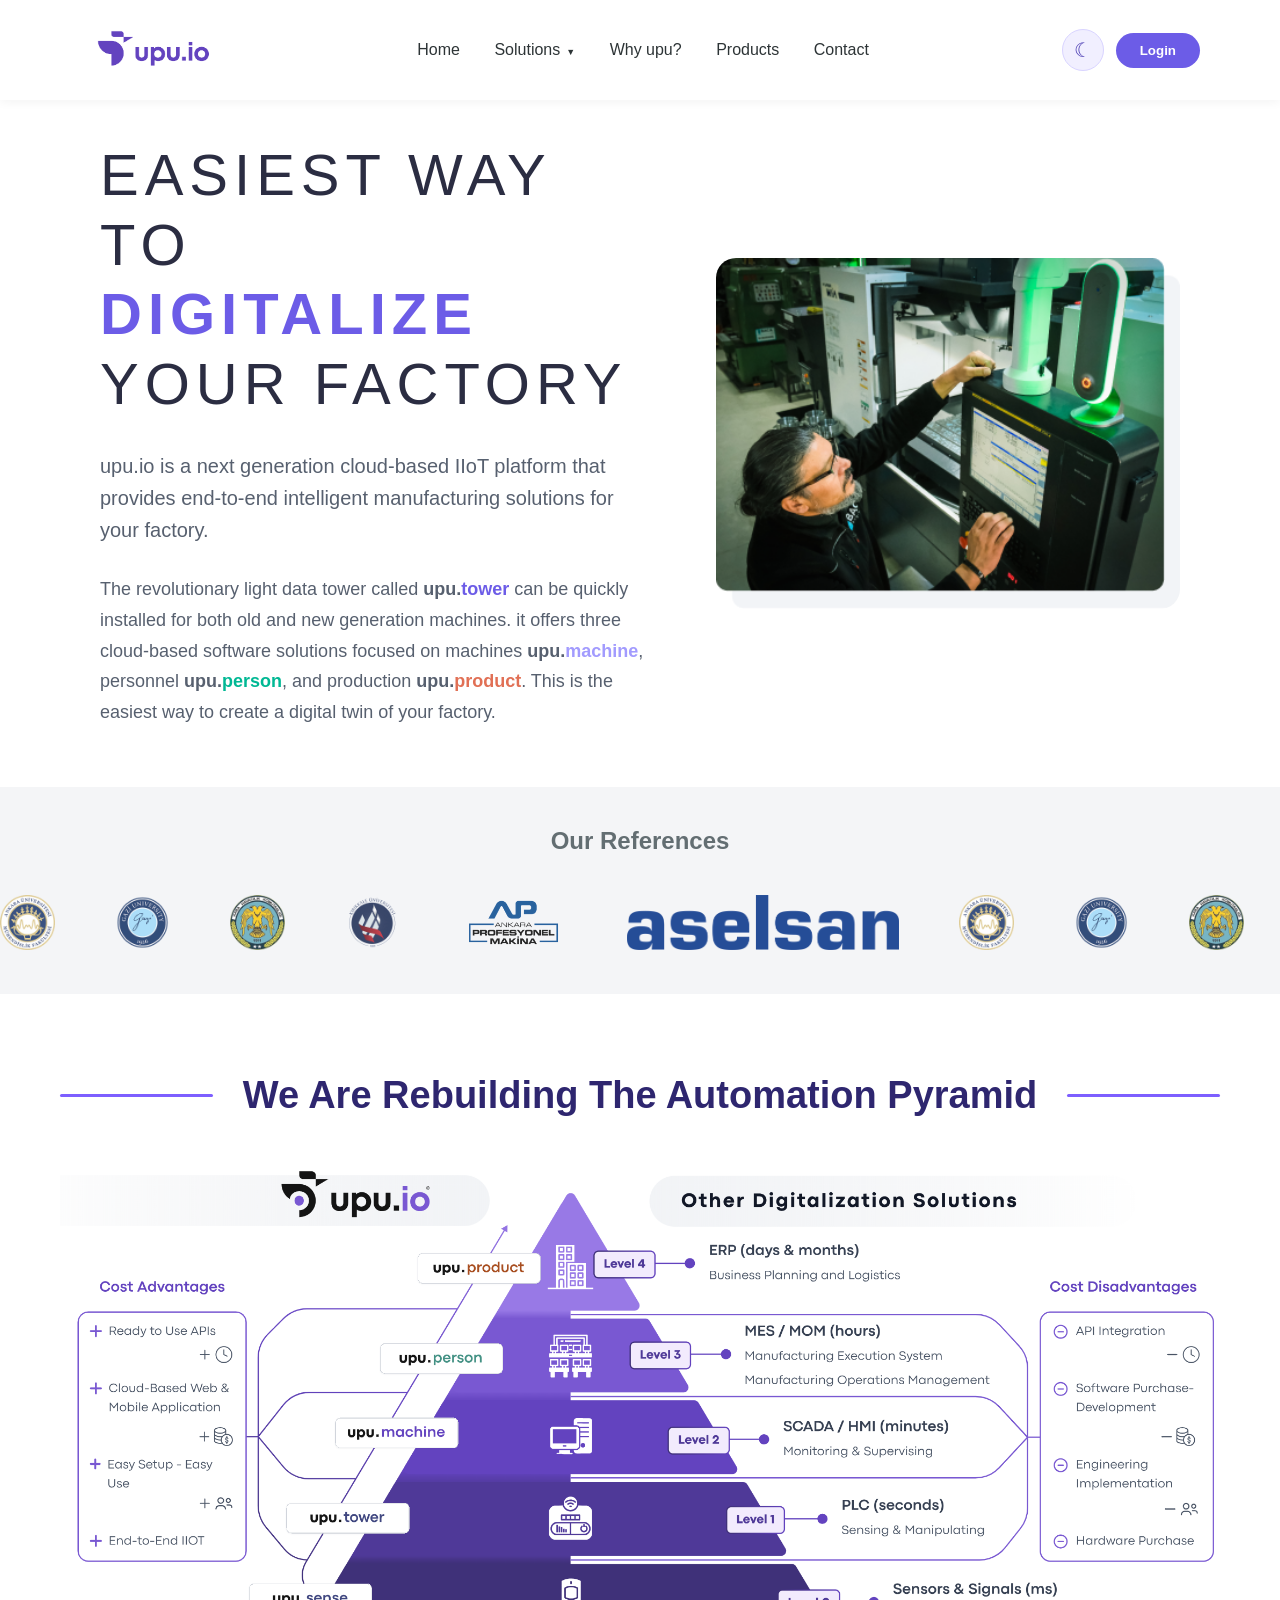
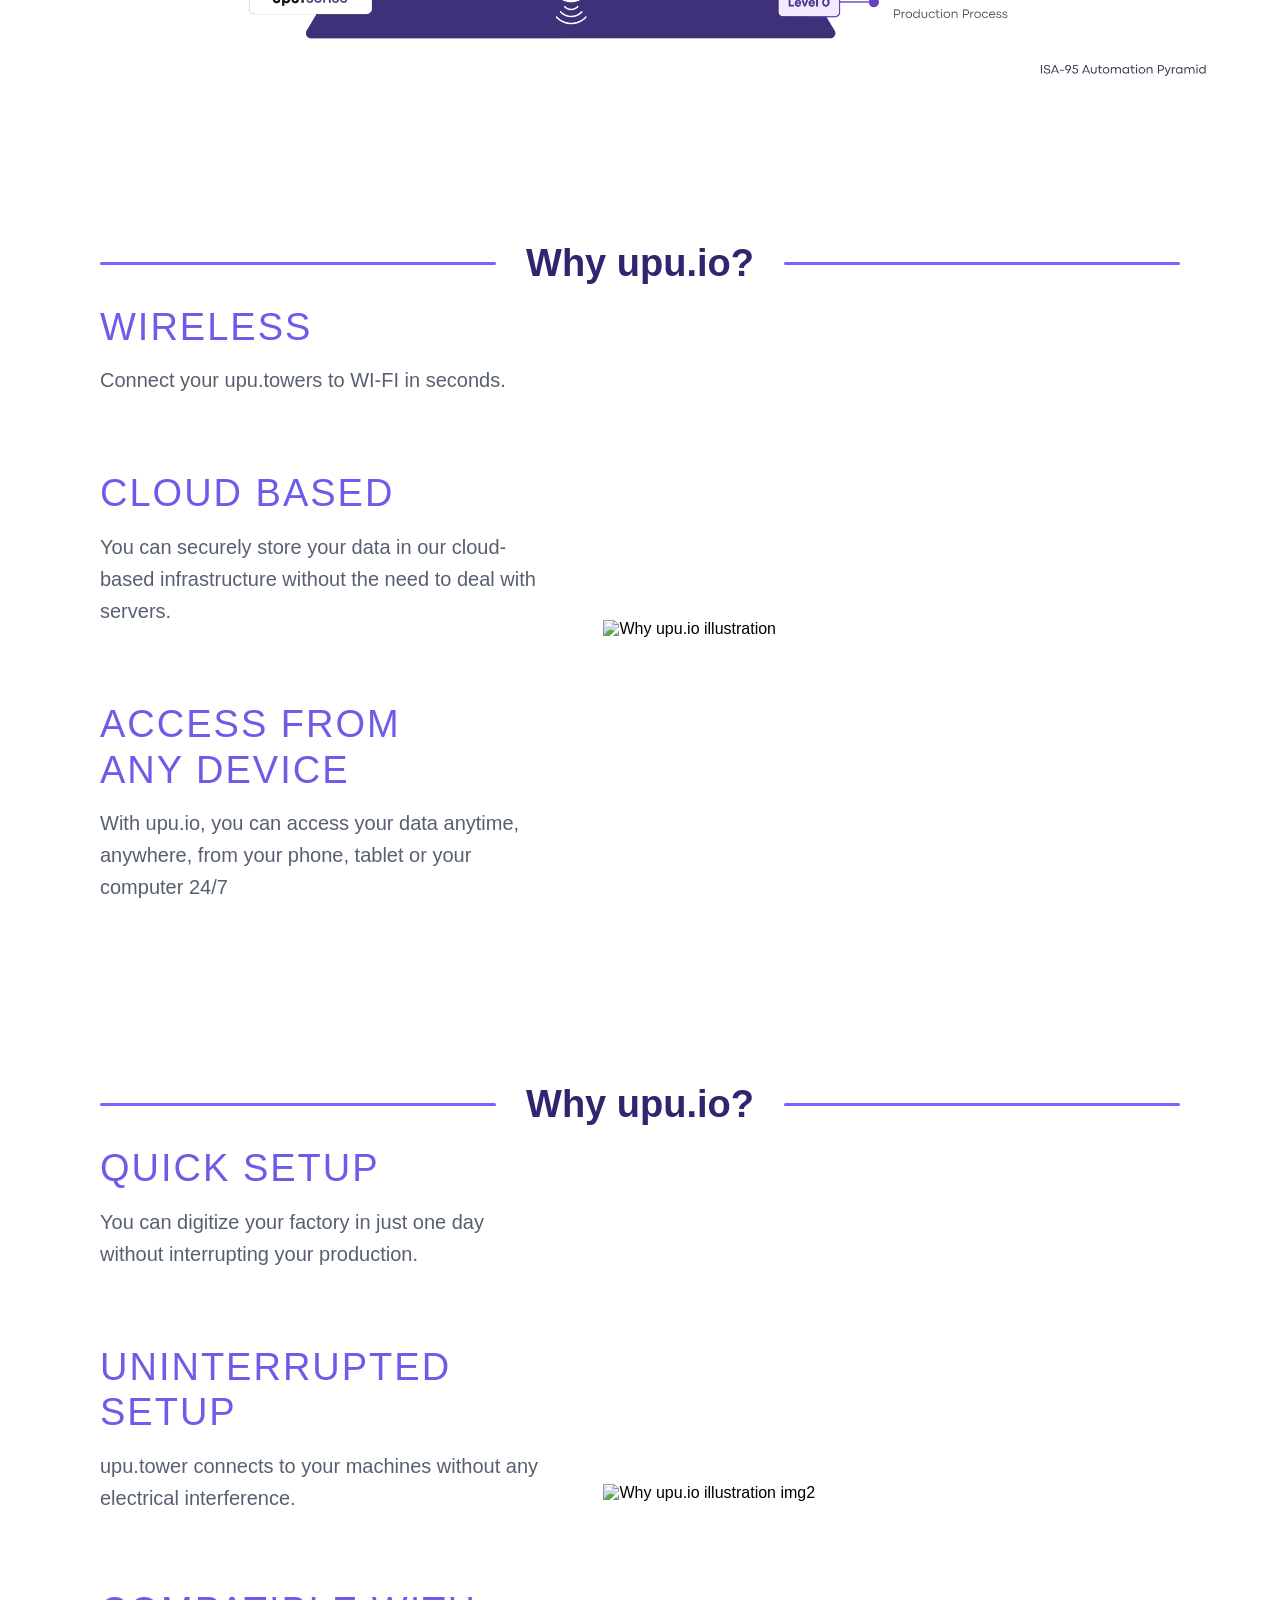
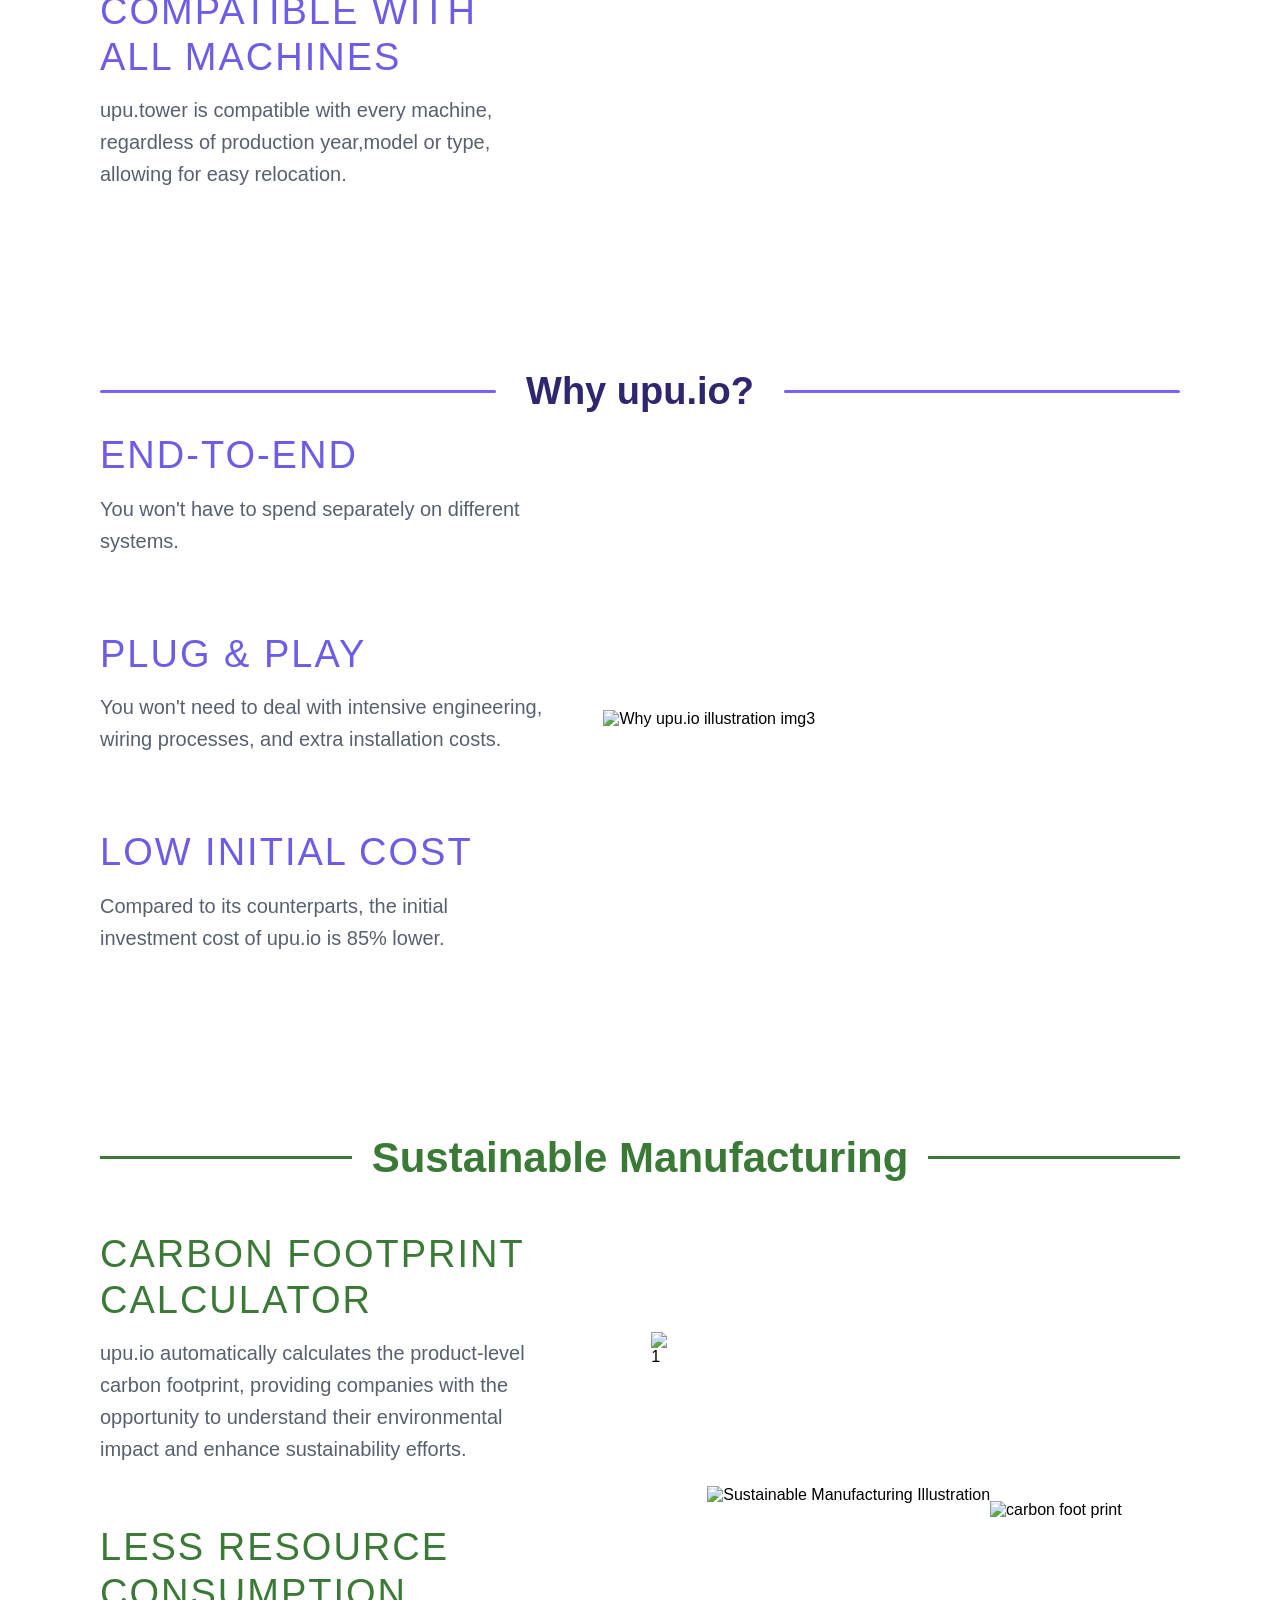
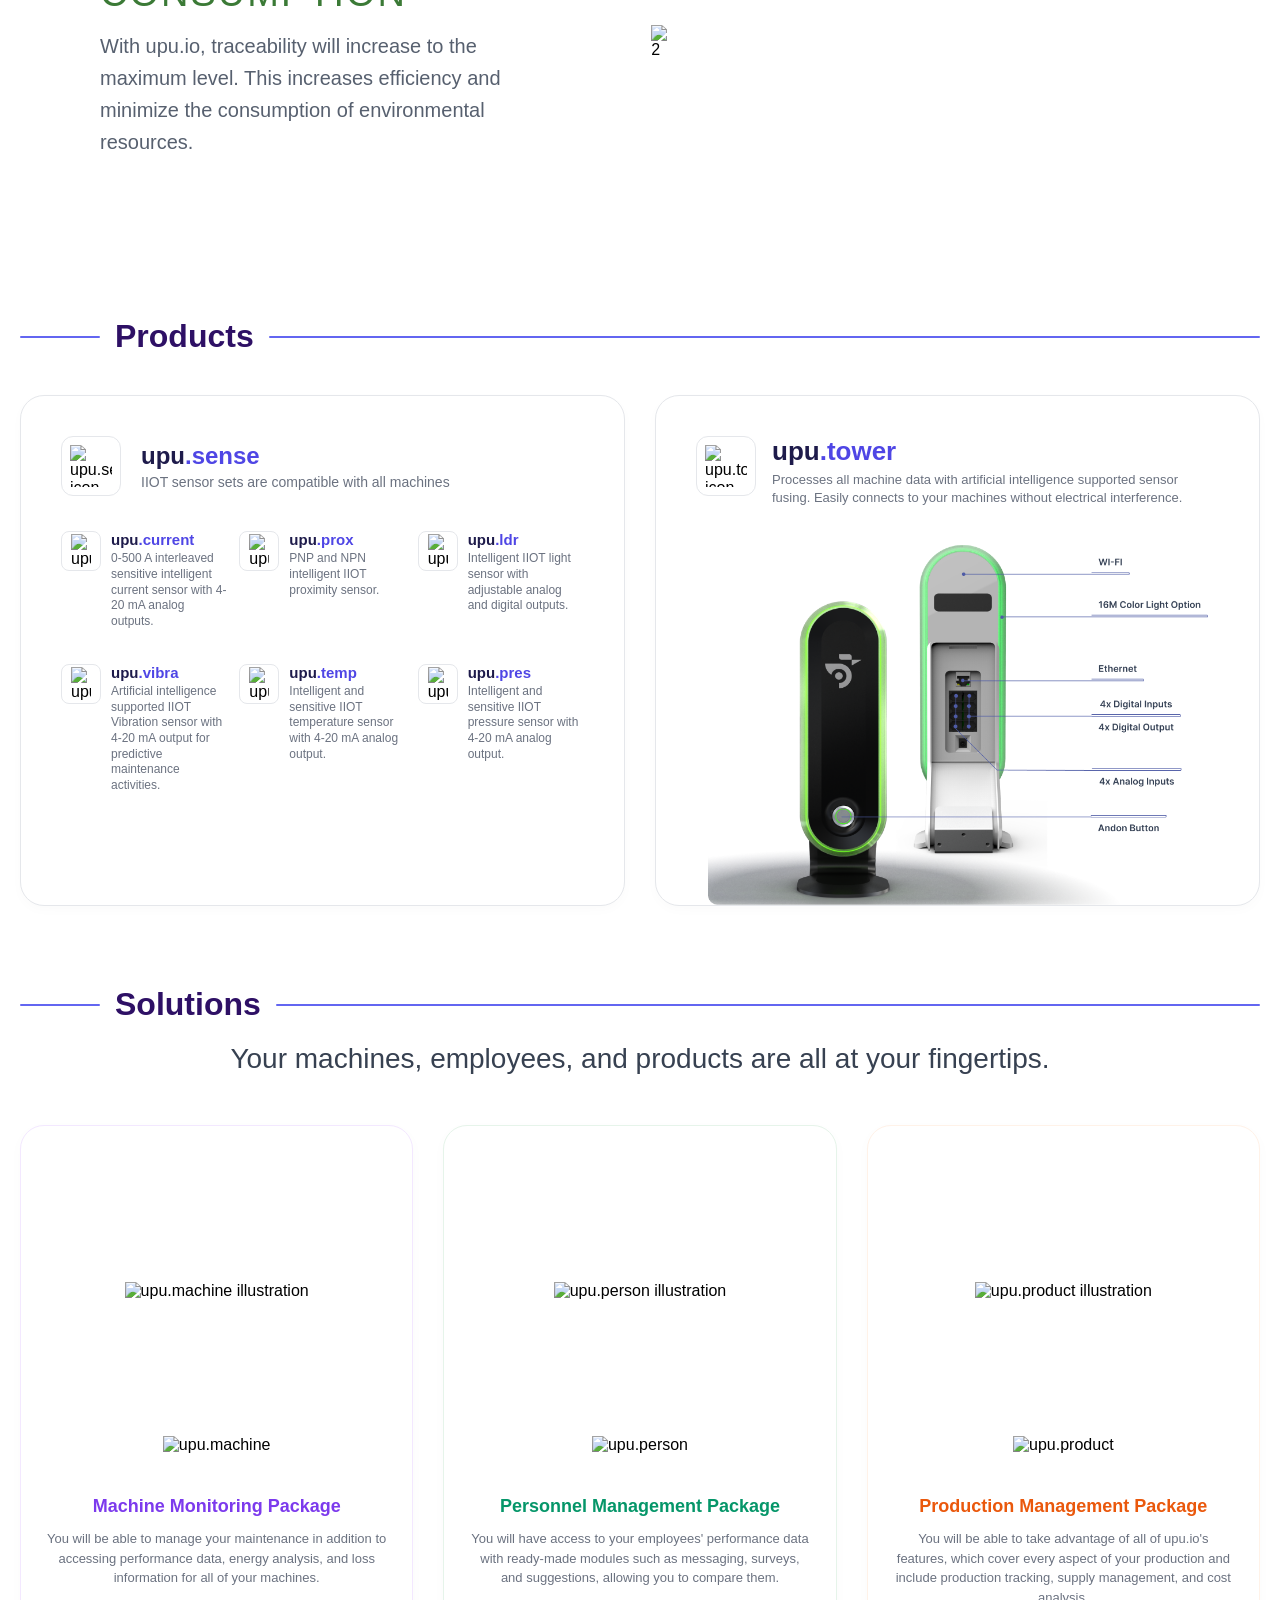
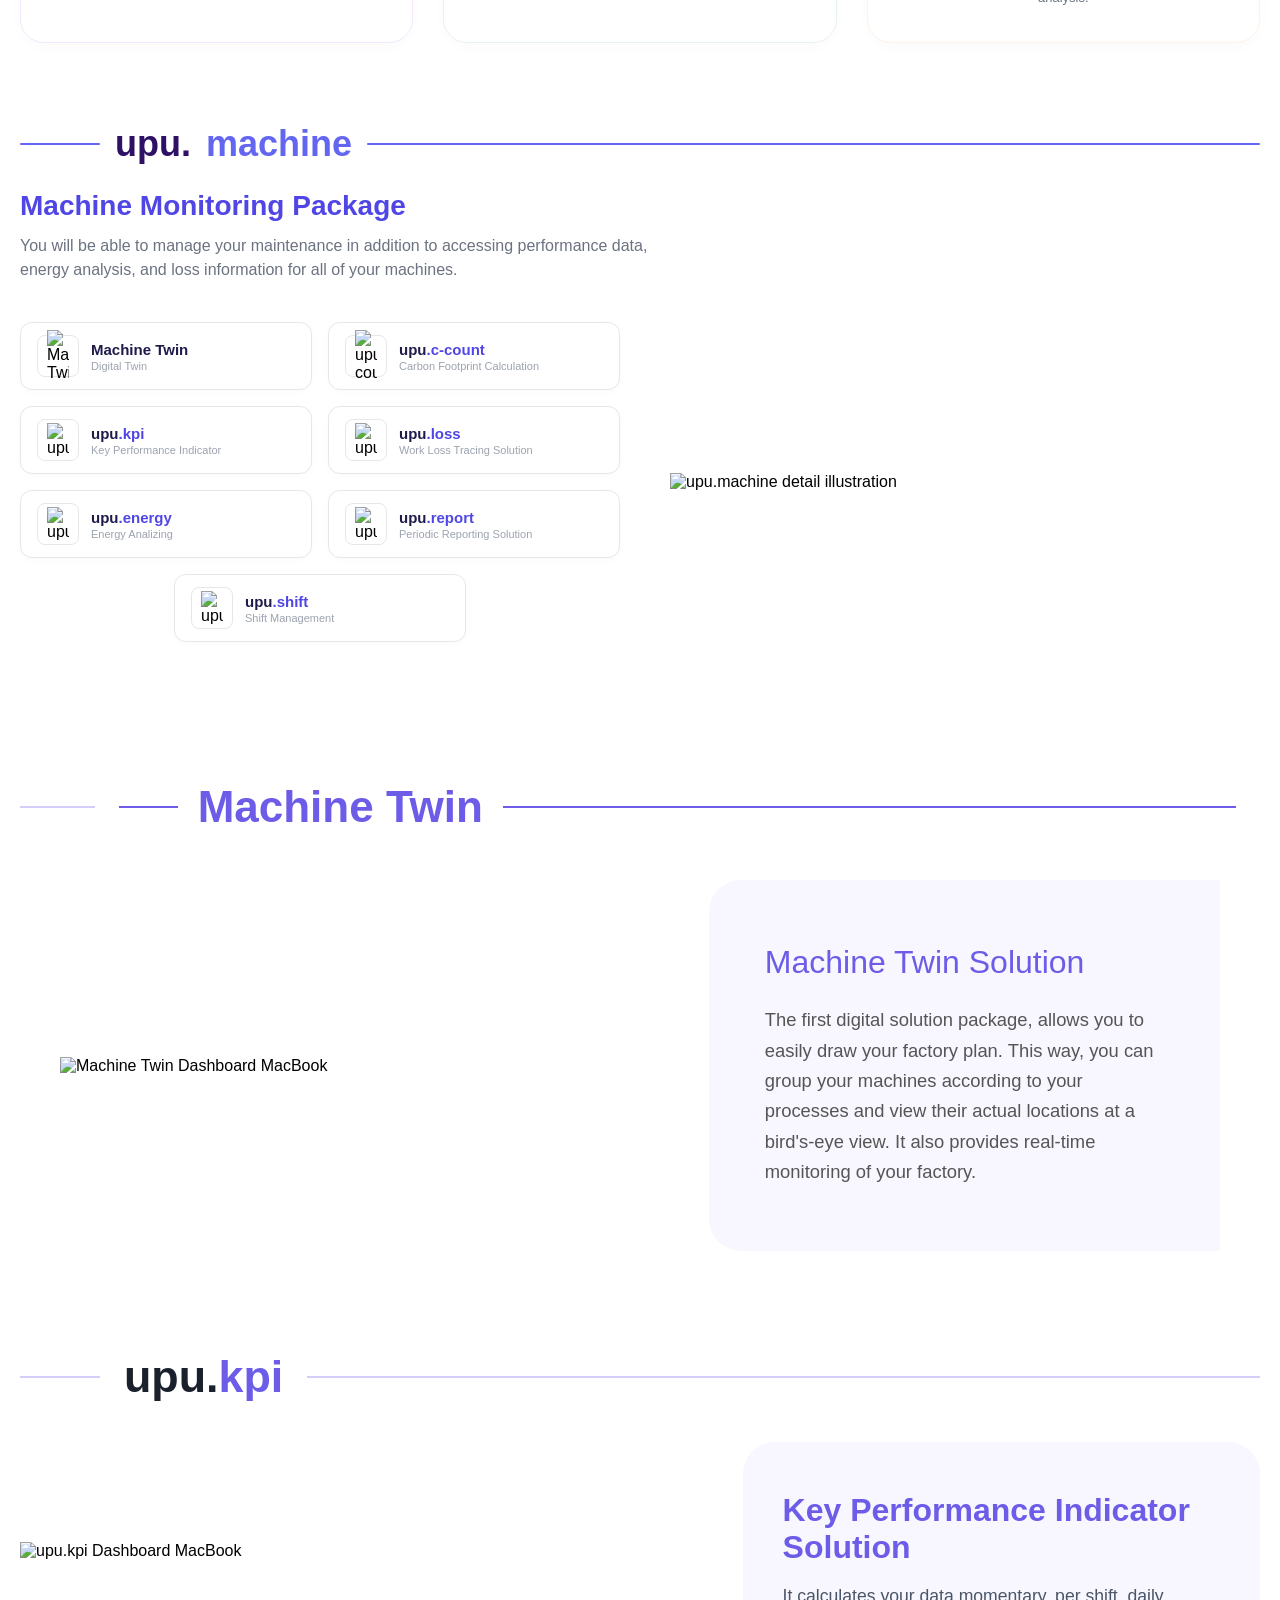
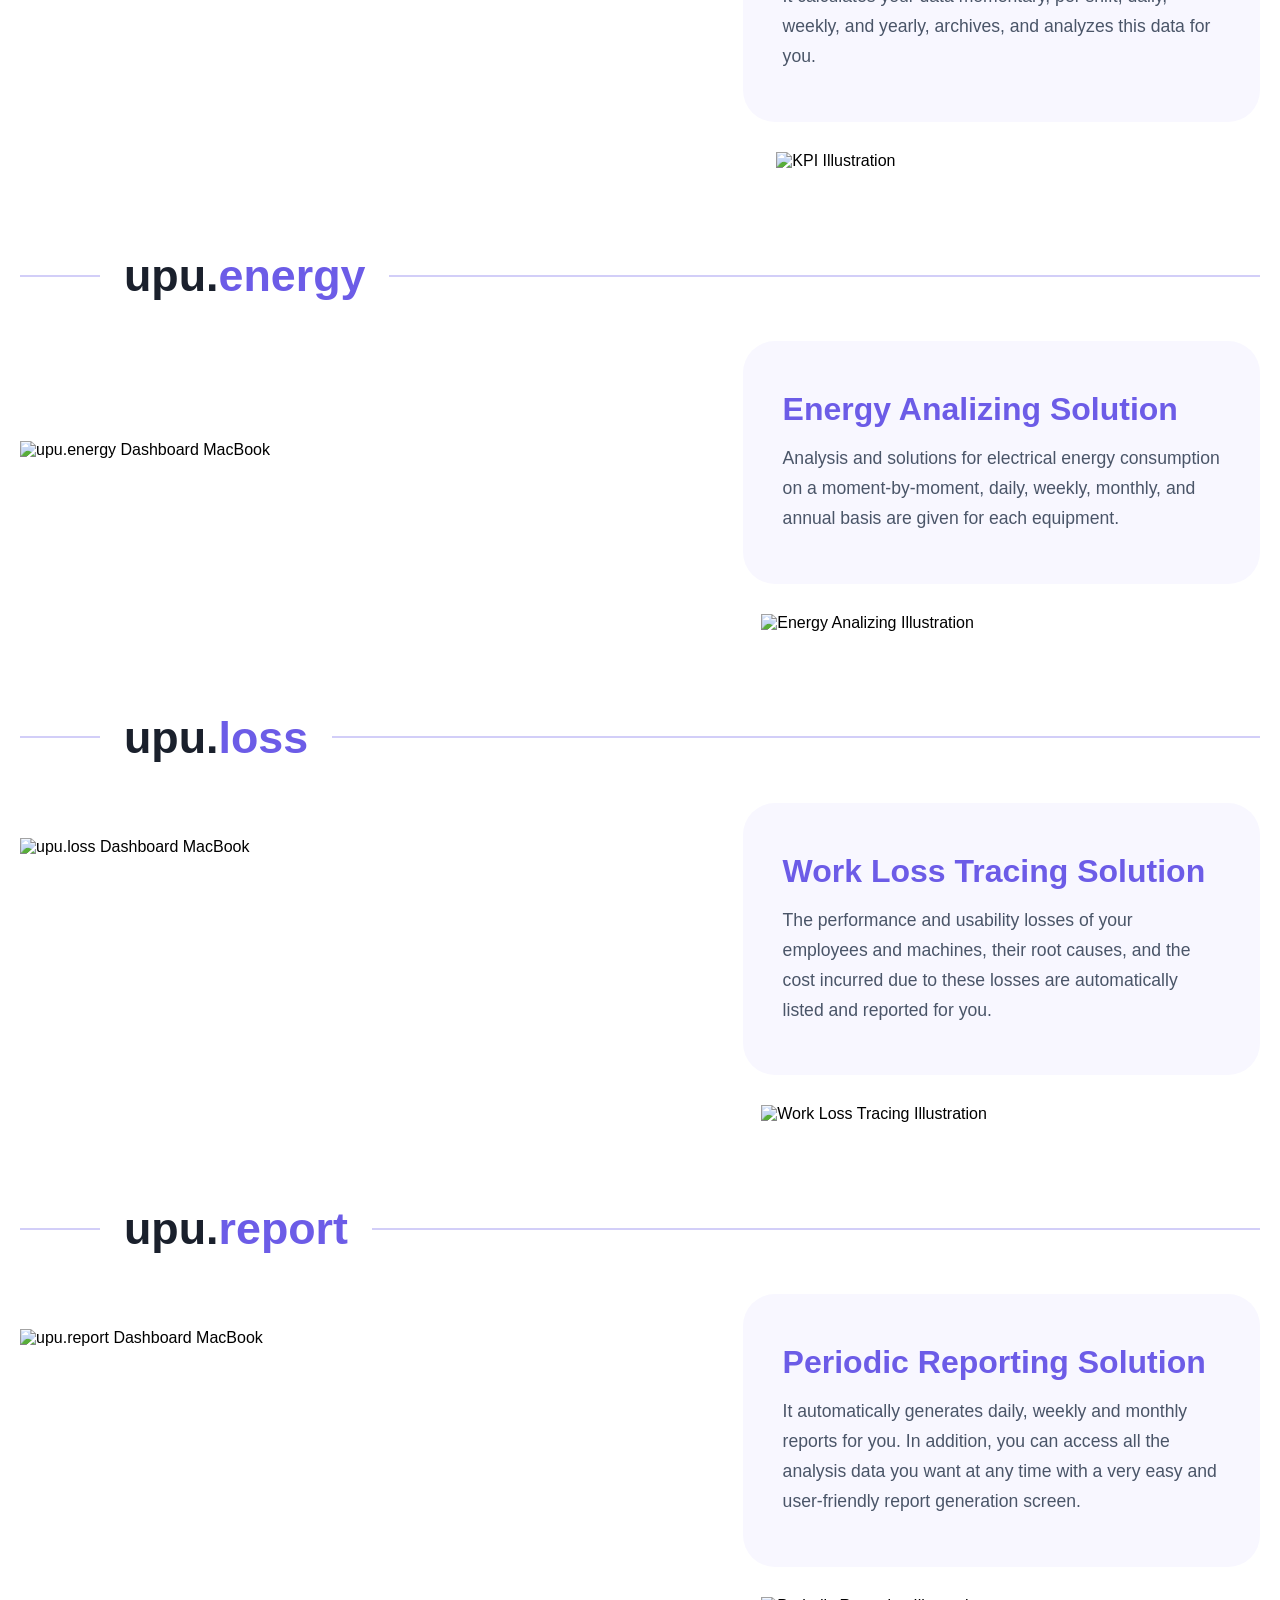
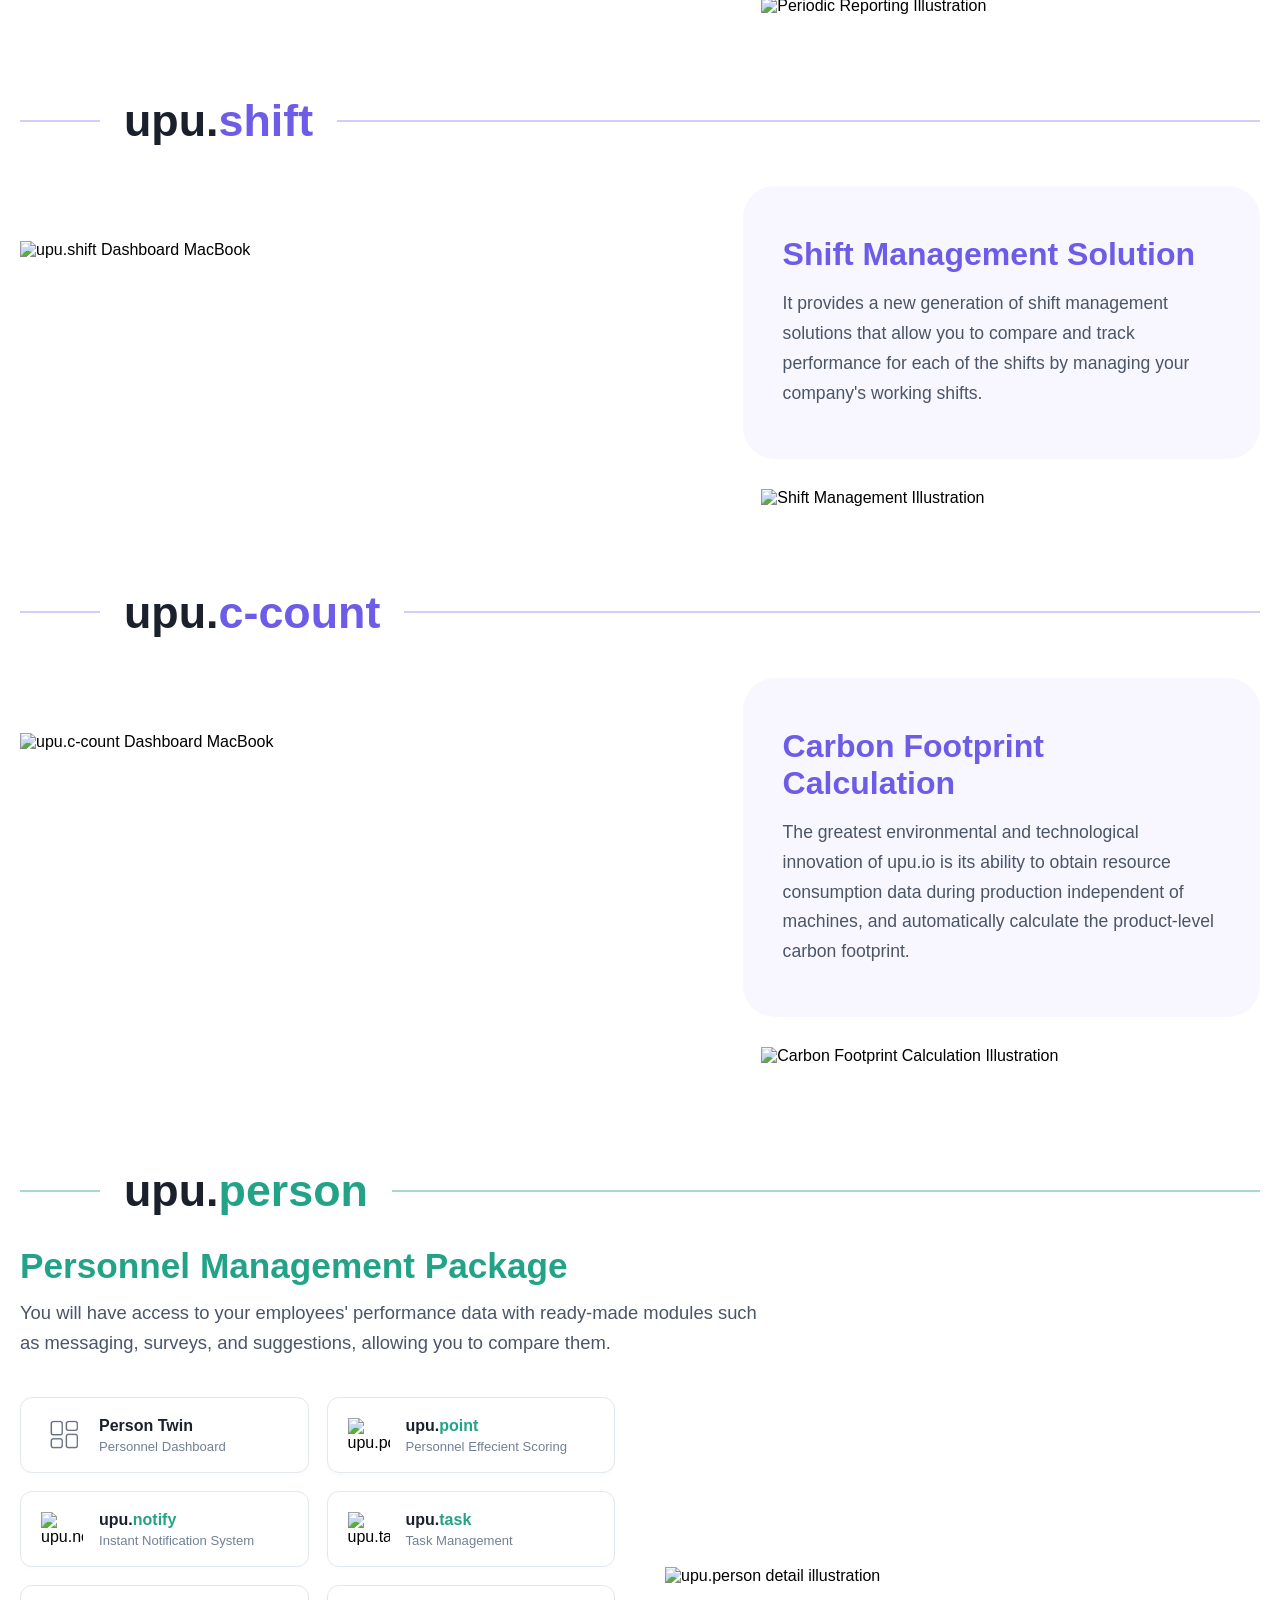
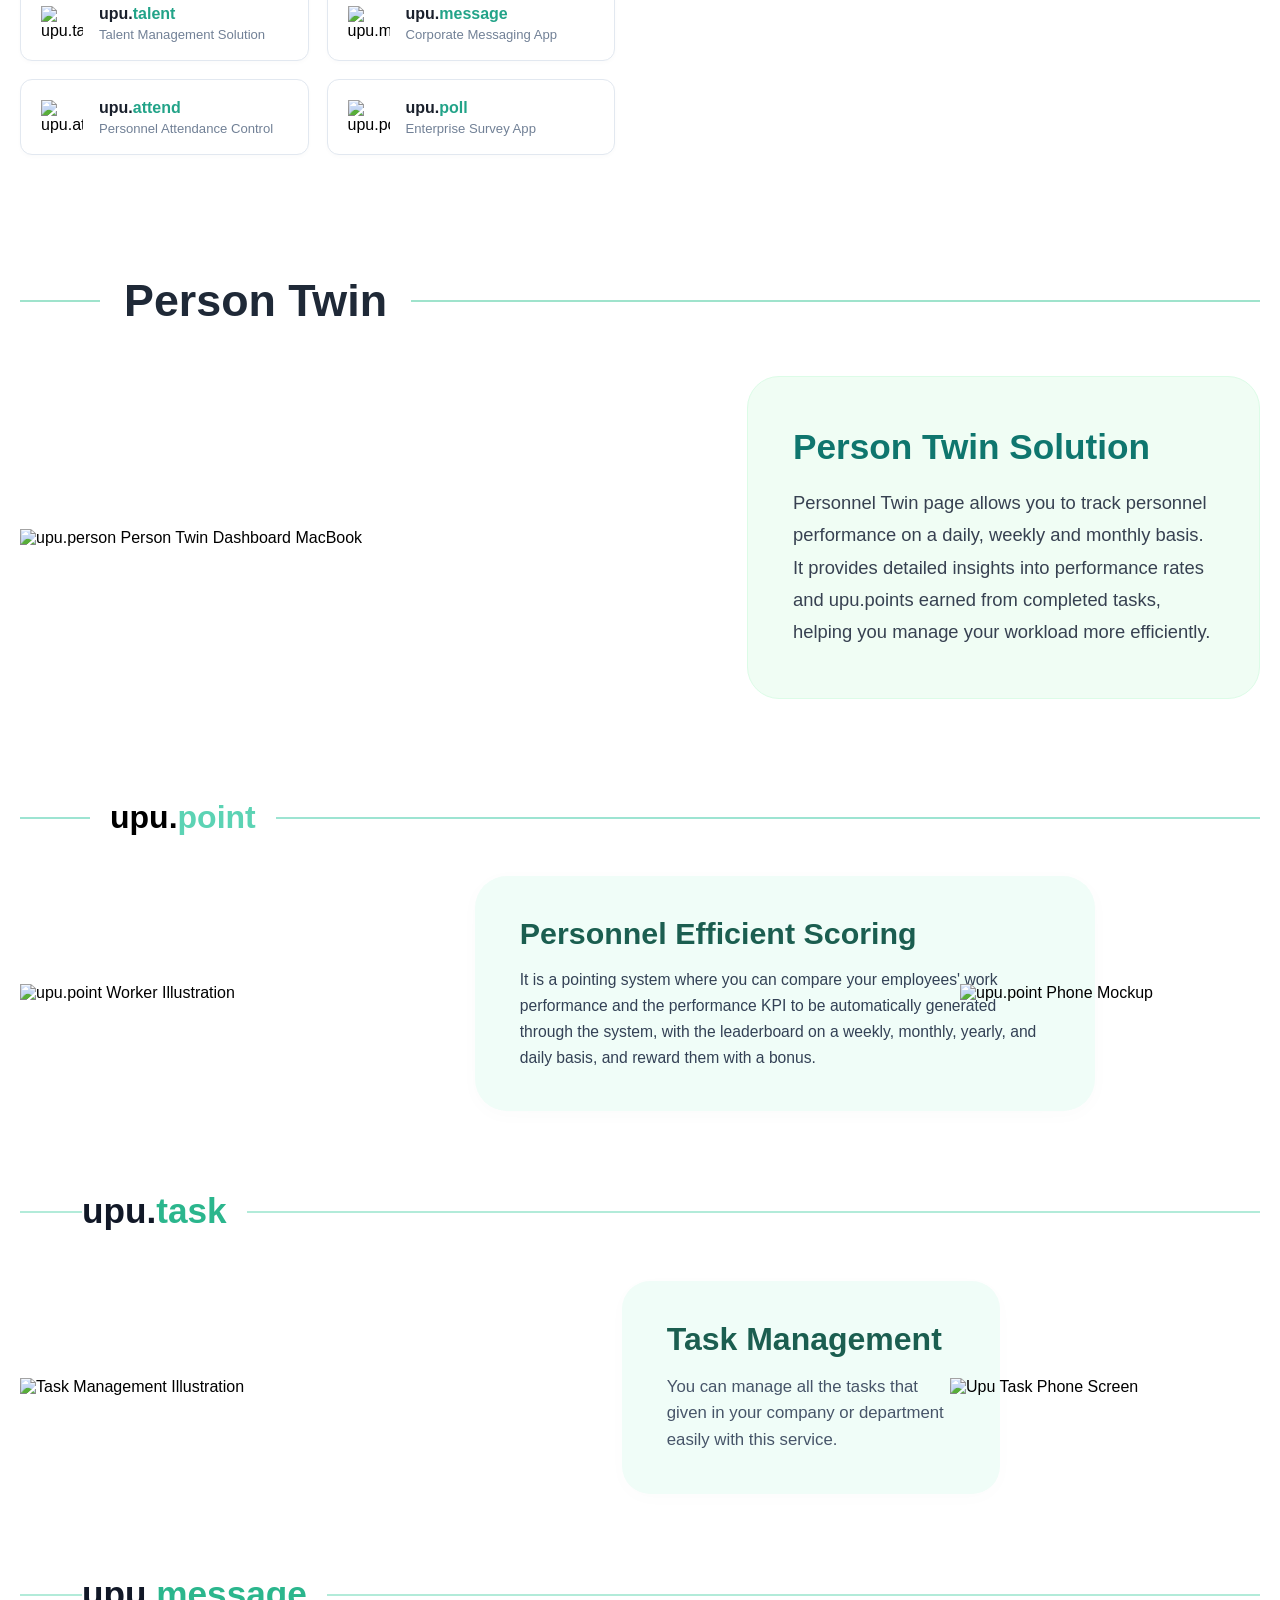
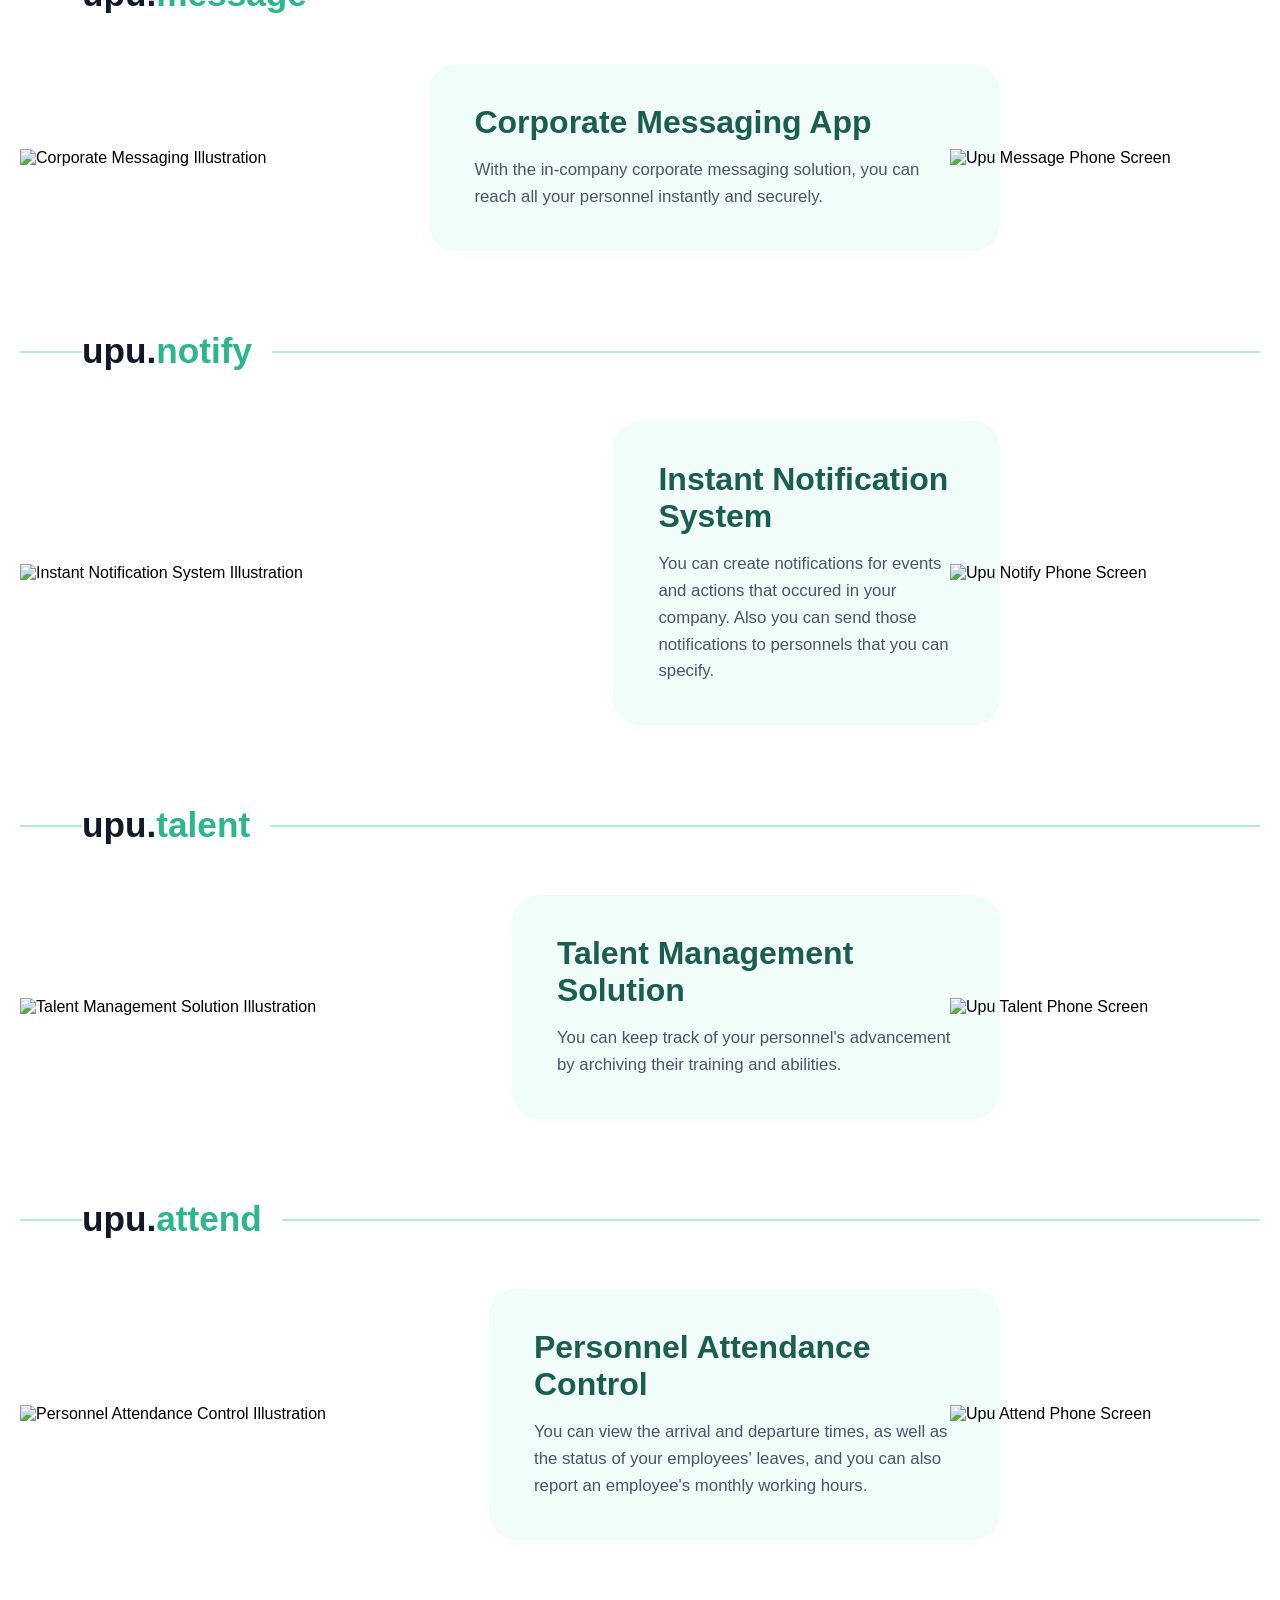
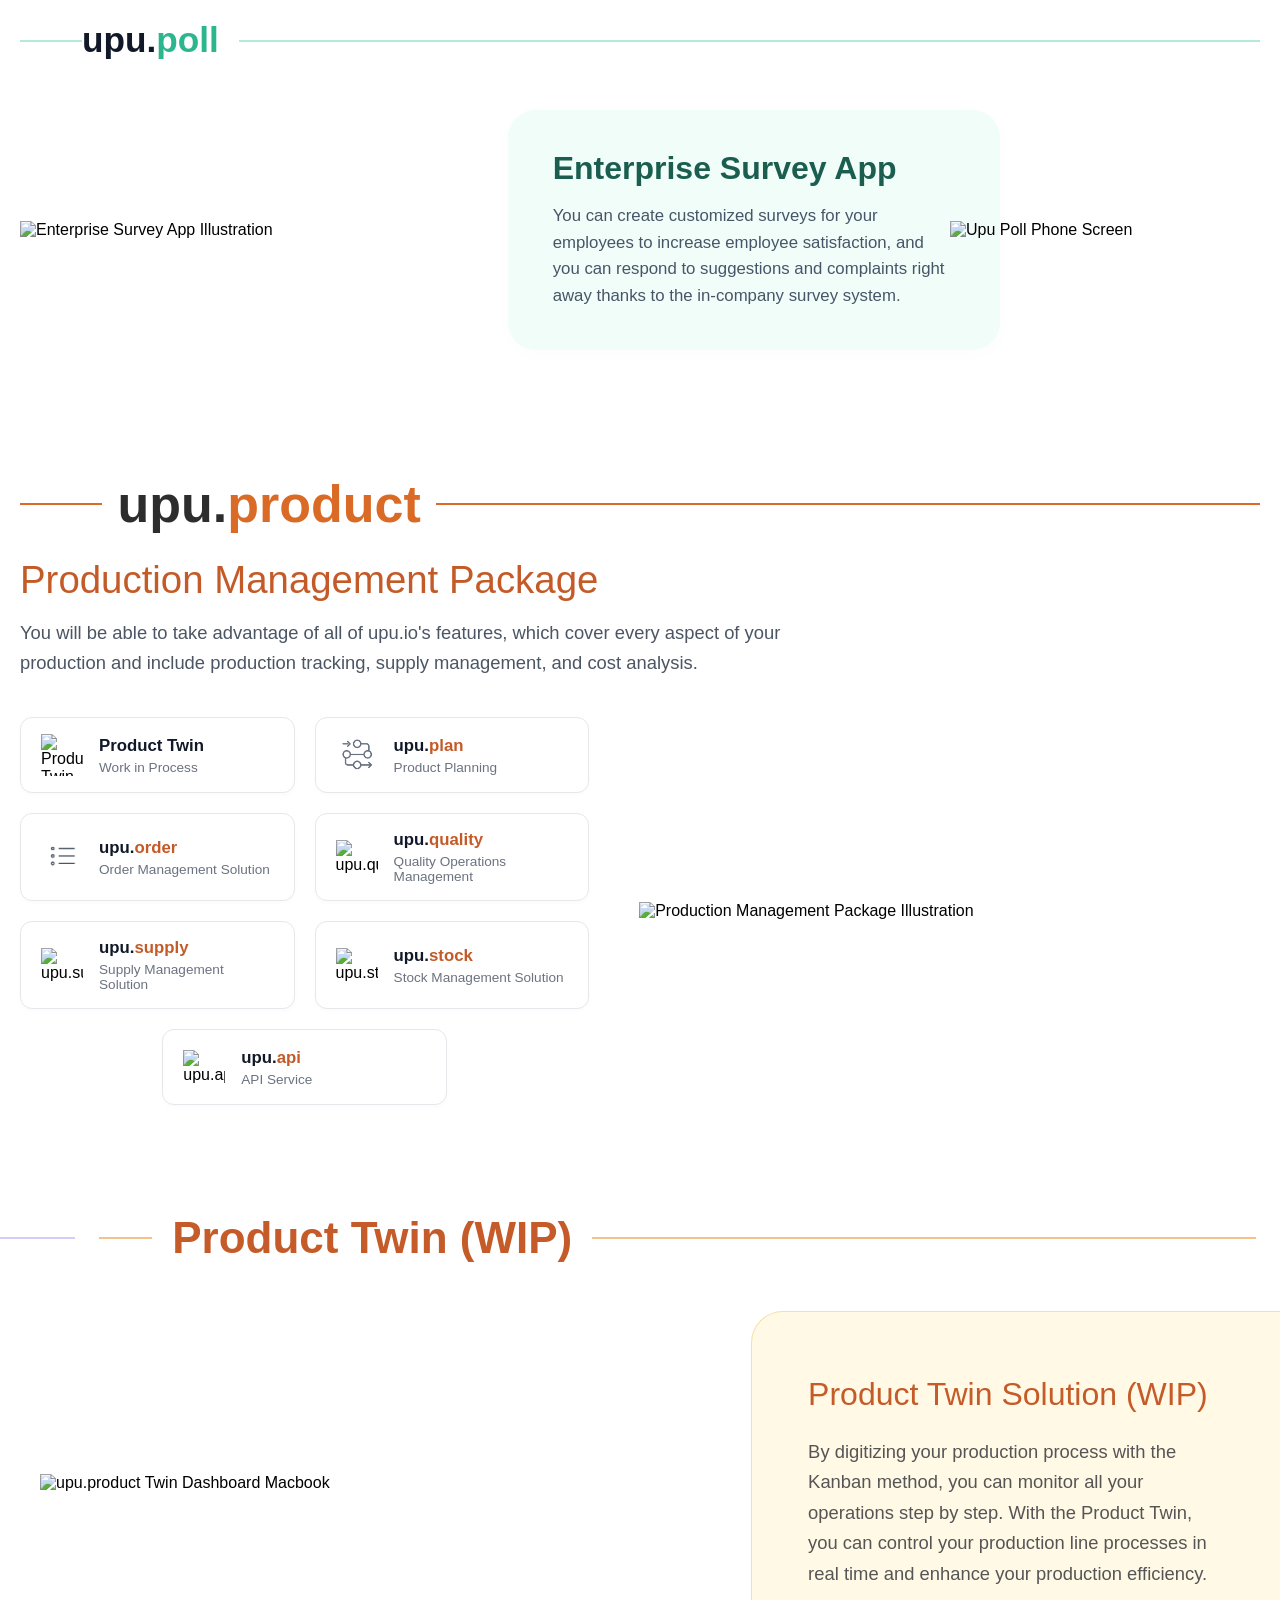
==== commit 26a20c9b: "Add files via upload final update commit" ====
--- a/index.html
+++ b/index.html
@@ -5,6 +5,16 @@
     <meta name="viewport" content="width=device-width, initial-scale=1.0">
     <title>upu.io</title>
     <link rel="stylesheet" href="style.css">
+    <script>
+        (() => {
+            try {
+                const savedTheme = localStorage.getItem('upu-theme');
+                const useDarkTheme = savedTheme === 'dark';
+
+                if (useDarkTheme) document.documentElement.classList.add('dark-theme');
+            } catch (_) {}
+        })();
+    </script>
 </head>
 <body>
 
@@ -15,16 +25,74 @@
     </div>
  
 
-        <nav class="nav-links">
-            <a href="#home">Home</a> 
-            <a href="#solutions">Solutions</a>
-            <a href="#why-upu">Why upu?</a>
-            <a href="#products">Products</a>
-            <a href="#contact">Contact</a>
-        </nav>
+<nav class="nav-links">
+    <a href="#home">Home</a>
+
+    <div class="dropdown">
+        <a href="#solutions" class="dropdown-link">Solutions</a>
+
+        <div class="dropdown-menu">
+
+    <div class="submenu">
+        <a href="#upu-machine">upu.machine ▸</a>
+
+        <div class="submenu-content">
+            <a href="#machine-twin">Machine Twin</a>
+            <a href="#upu-kpi">upu.kpi</a>
+            <a href="#upu-energy">upu.energy</a>
+            <a href="#upu-loss">upu.loss</a>
+            <a href="#upu-report">upu.report</a>
+            <a href="#upu-shift">upu.shift</a>
+            <a href="#upu-ccount">upu.c-count</a>
+        </div>
+    </div>
+
+    <div class="dropdown-sub">
+    <a href="#upu-person">
+    upu.person ▸
+    </a>
+
+    <div class="dropdown-sub-menu">
+        <a href="#person-twin">Person Twin</a>
+        <a href="#upu-point">upu.point</a>
+        <a href="#upu-message">upu.message</a>
+        <a href="#upu-notify">upu.notify</a>
+        <a href="#upu-task">upu.task</a>
+        <a href="#upu-talent">upu.talent</a>
+        <a href="#upu-attend">upu.attend</a>
+        <a href="#upu-poll">upu.poll</a>
+    </div>
+</div>
+    
+    <div class="dropdown-sub">
+    <a href="#production-package">
+        upu.product ▸
+    </a>
+
+    <div class="dropdown-sub-menu">
+        <a href="#production-package">Production Package</a>
+        <a href="#upu-twin">upu.twin</a>
+        <a href="#upu-order">upu.order</a>
+        <a href="#upu-plan">upu.plan</a>
+        <a href="#upu-supply">upu.supply</a>
+        <a href="#upu-quality">upu.quality</a>
+        <a href="#upu-stock">upu.stock</a>
+        <a href="#upu-api">upu.api</a>
+    </div>
+</div>
+
+</div>
+    </div>
+
+    <a href="#why-upu">Why upu?</a>
+    <a href="#products">Products</a>
+    <a href="#contact">Contact</a>
+</nav>
 
         <div   class="nav-right">
-
+            <button class="theme-toggle" type="button" aria-label="Koyu modu aç" aria-pressed="false" title="Koyu modu aç">
+                <span class="theme-toggle-icon" aria-hidden="true">&#9790;</span>
+            </button>
             <button class="login-btn">Login</button>
 
         </div>
@@ -363,7 +431,7 @@
     </div>
 </section>
 
-<section class="products-section">
+<section class="products-section" id="products">
 
     <div class="products-header">
         <h2>Products</h2>
@@ -1015,7 +1083,7 @@
 
 </section>
 
-<section class="upu-task-section">
+<section class="upu-task-section" id="upu-task">
   
   <div class="task-header-divider">
     <h2>upu.<span>task</span></h2>
@@ -1043,7 +1111,7 @@
   </div>
 </section>
 
-<section class="upu-message-section">
+<section class="upu-message-section" id="upu-message">
   
   <div class="message-header-divider">
     <h2>upu.<span>message</span></h2>
@@ -1071,7 +1139,7 @@
   </div>
 </section>
 
-<section class="upu-notify-section">
+<section class="upu-notify-section" id="upu-notify">
   
   <div class="notify-header-divider">
     <h2>upu.<span>notify</span></h2>
@@ -1099,7 +1167,7 @@
   </div>
 </section>
 
-<section class="upu-talent-section">
+<section class="upu-talent-section" id="upu-talent">
   
   <div class="talent-header-divider">
     <h2>upu.<span>talent</span></h2>
@@ -1127,7 +1195,7 @@
   </div>
 </section>
 
-<section class="upu-attend-section">
+<section class="upu-attend-section" id="upu-attend">
   
   <div class="attend-header-divider">
     <h2>upu.<span>attend</span></h2>
@@ -1155,7 +1223,7 @@
   </div>
 </section>
 
-<section class="upu-poll-section">
+<section class="upu-poll-section" id="upu-poll">
   
   <div class="poll-header-divider">
     <h2>upu.<span>poll</span></h2>
@@ -1183,44 +1251,391 @@
   </div>
 </section>
 
-
-
-
-
-
-
-
-
-
-
-
-
-
-
-
-
-
-
-
-
-
-
-
-
-
-
-
-
-
-
-
-
-
-
-
-
-
-
-
+<section class="production-package-section" id="production-package">
+  <div class="production-package-header">
+    <h1 class="upu-product-title">
+  <span class="brand-prefix">upu.</span><span class="brand-name">product</span>
+</h1>
+    <h2>Production Management Package</h2>
+    <p>You will be able to take advantage of all of upu.io's features, which cover every aspect of your production and include production tracking, supply management, and cost analysis.</p>
+  </div>
+
+  <div class="production-package-content">
+    
+    <div class="production-features-wrapper">
+      <div class="production-features-grid">
+        
+        <div class="production-feature-box">
+          <div class="production-feature-icon">
+            <img src="https://cdn.upu.io/assets/OrderNew.svg" alt="Product Twin">
+          </div>
+          <div class="production-feature-info">
+            <h4>Product Twin</h4>
+            <p>Work in Process</p>
+          </div>
+        </div>
+
+        <div class="production-feature-box">
+          <div class="production-feature-icon">
+            <img src="upu.plan.png" alt="upu.plan">
+          </div>
+          <div class="production-feature-info">
+            <h4>upu.<span>plan</span></h4>
+            <p>Product Planning</p>
+          </div>
+        </div>
+
+        <div class="production-feature-box">
+          <div class="production-feature-icon">
+            <img src="upu.order.png" alt="upu.order">
+          </div>
+          <div class="production-feature-info">
+            <h4>upu.<span>order</span></h4>
+            <p>Order Management Solution</p>
+          </div>
+        </div>
+
+        <div class="production-feature-box">
+          <div class="production-feature-icon">
+            <img src="https://cdn.upu.io/assets/Quality.svg" alt="upu.quality">
+          </div>
+          <div class="production-feature-info">
+            <h4>upu.<span>quality</span></h4>
+            <p>Quality Operations Management</p>
+          </div>
+        </div>
+
+        <div class="production-feature-box">
+          <div class="production-feature-icon">
+            <img src="https://cdn.upu.io/assets/Supply.svg" alt="upu.supply">
+          </div>
+          <div class="production-feature-info">
+            <h4>upu.<span>supply</span></h4>
+            <p>Supply Management Solution</p>
+          </div>
+        </div>
+
+        <div class="production-feature-box">
+          <div class="production-feature-icon">
+            <img src="https://cdn.upu.io/assets/stockIconProduct.svg" alt="upu.stock">
+          </div>
+          <div class="production-feature-info">
+            <h4>upu.<span>stock</span></h4>
+            <p>Stock Management Solution</p>
+          </div>
+        </div>
+
+      </div>
+
+      <div class="production-api-wrapper">
+        <div class="production-feature-box production-api-box">
+          <div class="production-feature-icon">
+            <img src="https://cdn.upu.io/assets/Api.svg" alt="upu.api">
+          </div>
+          <div class="production-feature-info">
+            <h4>upu.<span>api</span></h4>
+            <p>API Service</p>
+          </div>
+        </div>
+      </div>
+    </div>
+
+    <div class="production-hero-image">
+      <img src="https://cdn.upu.io/assets/Product.svg" alt="Production Management Package Illustration">
+    </div>
+
+  </div>
+</section>
+
+<section class="twin-section" id="upu-twin">
+
+  <div class="twin-header">
+    <h2>Product Twin (WIP)</h2>
+  </div>
+
+  <div class="twin-content">
+    <div class="twin-media">
+      <img src="https://www.upu.io/static/media/productTwins.0ac2e428576c5cac0fbd.png" alt="upu.product Twin Dashboard Macbook">
+    </div>
+
+    <div class="twin-right-wrapper">
+      <div class="twin-info-card">
+        <h3>Product Twin Solution (WIP)</h3>
+        <p>By digitizing your production process with the Kanban method, you can monitor all your operations step by step. With the Product Twin, you can control your production line processes in real time and enhance your production efficiency.</p>
+      </div>
+
+    </div>
+
+  </div>
+
+</section>
+
+<section class="order-section" id="upu-order">
+
+  <div class="order-header">
+    <h2>upu.<span>order</span></h2>
+  </div>
+
+  <div class="order-content">
+    <div class="order-media">
+      <img src="https://www.upu.io/static/media/productOrder.def12a121aadc3cef9d2.png" alt="upu.product Order Dashboard Macbook">
+    </div>
+
+    <div class="order-right-wrapper">
+      <div class="order-info-card">
+        <h3>Order Management Solution</h3>
+        <p>All the processes from order to delivery of your products are prepared for end-to-end smart manufacturing with the kanban method and our enhanced solution.</p>
+      </div>
+
+      <div class="order-illustration">        
+          <img src="https://cdn.upu.io/assets/order.png" alt="Order Management Illustration">
+        </div>        
+      </div>
+    </div>
+  </div>
+</section>
+
+<section class="plan-section" id="upu-plan">
+
+  <div class="plan-header">
+    <h2>upu.<span>plan</span></h2>
+  </div>
+
+  <div class="plan-content">
+    <div class="plan-media">
+      <img src="https://www.upu.io/static/media/planningImage1.a557f18ef8c289939d35.png" alt="upu.product Plan Dashboard MacBook ">
+    </div>
+
+    <div class="plan-right-wrapper">
+      <div class="plan-info-card">
+        <h3>Production Planning Solution</h3>
+        <p>You can schedule products from opened orders for specific operations and assign the machines involved in those operations. By organizing your production processes step by step, you can enhance operational efficiency and make better use of your resources.</p>
+      </div>
+
+      <div class="plan-illustration">
+        <img src="https://www.upu.io/static/media/planningImage.0d55898ce9556154b077.png" alt="Production Plan Illustration">
+      </div>
+    </div>
+  </div>
+</section>
+
+<section class="supply-section" id="upu-supply">
+
+  <div class="supply-header">
+    <h2>upu.<span>supply</span></h2>    
+  </div>
+
+  <div class="supply-content">
+    <div class="supply-media">
+      <img src="https://www.upu.io/static/media/productSupply.f735669b9d4b44885b82.png" alt="upu.product Supply Dashboard Macbook">
+    </div>
+
+    <div class="supply-right-wrapper">
+      <div class="supply-info-card">
+        <h3>Supply Management Solution</h3>
+        <p>It digitizes your procurement processes in every aspect and seamlessly integrates your suppliers into your digital smart manufacturing processes.</p>
+      </div>
+
+
+      <div class="supply-illustration">
+        <img src="https://cdn.upu.io/assets/supplyTwo.png" alt="Supply Illustration">
+      </div>
+    </div>
+  </div>
+</section>
+
+<section class="quality-section" id="upu-quality">
+
+  <div class="quality-header">
+    <h2>upu.<span>quality</span></h2>
+  </div>
+
+  <div class="quality-content">
+    <div class="quality-media">
+      <img src="https://www.upu.io/static/media/productQuality.0fc09c310c4295f5b4ee.png" alt="upu.product Quality Dashboard Macbook">
+    </div>
+
+    <div class="quality-right-wrapper">
+      <div class="quality-info-card">
+        <h3>Quality Operations Management</h3>
+        <p>All quality control processes of your manufacturing operations are digitized and tracked. Your quality control data is automatically stored and analyzed on a product-centric basis.</p>
+      </div>
+
+
+      <div class="quality-illustration">
+        <img src="https://cdn.upu.io/assets/qualityTwo.png" alt="Quality Illustration">
+      </div>
+    </div>  
+  </div>
+</section>
+
+<section class="stock-section" id="upu-stock">
+
+  <div class="stock-header">
+    <h2>upu.<span>stock</span></h2>
+  </div>
+
+  <div class="stock-content">
+    <div class="stock-media">
+      <img src="https://www.upu.io/static/media/productStock.f6be2d399c2fb51c4600.png" alt="upu.product Stock Dashboard MacBook">
+    </div>
+
+
+    <div class="stock-right-wrapper">
+      <div class="stock-info-card">
+        <h3>Stock Management Solution</h3>
+        <p>It digitizes your active inventory control. Real-time tracking of inventory and intermediate products is possible.</p>
+      </div>
+
+      <div class="stock-illustration">
+        <img src="https://cdn.upu.io/assets/stockTwo.png" alt="Stock Illustration">
+      </div>
+    </div>
+  </div>
+</section>
+
+<section class="api-section" id="upu-api">
+
+
+  <div class="api-header">
+    <h2>upu.<span>api</span></h2>
+  </div>
+
+  <div class="api-content">
+    <div class="api-media">
+      <img src="https://cdn.upu.io/assets/api.png" alt="api left illustration">
+    </div>
+
+    <div class="api-right-wrapper">
+      <div class="api-info-card">
+        <h3>API Service</h3>
+        <p>The infrastructure that will improve compatibility with all ERP and business process software is available to customers through upu.io.</p>
+      </div>
+    </div>
+  </div>
+</section>
+
+<section class="story-section" id="contact">
+
+  <div class="story-content">
+
+    <div class="story-media">
+      <img src="https://cdn.upu.io/assets/FooterBird.svg" alt="upu bird illustration">
+    </div>
+
+    <div class="story-right-wrapper">
+
+      <div class="story-header">
+        <h2>The Story of <strong>upu.<span>io</span></strong>
+        </h2>
+      </div>
+
+      <div class="story-text">
+        <p>
+          upu.io is a cloud-based next-generation cyber-physical production management
+          platform that will revolutionize your production and change your perspective
+          on manufacturing. It provides end-to-end smart manufacturing solutions to
+          digitize your production process.
+        </p>
+
+        <p>
+          The name upu.io is derived from the hoopoe bird, the sole member of the
+          Upupidae family in the Coraciiformes order. Known for its distinctive crest
+          and unique vocalizations, this bird is a rare species with historical
+          significance. Throughout history, the beautiful hoopoe has been considered
+          sacred in various traditional sources and is recognized as the messenger bird
+          of King Solomon. We envision upu.io as a messenger that effectively
+          communicates everything to executives, much like Solomon, even if they may not
+          speak the language of 'bird' (data). The '.io' signifies the digital dual
+          direction of data (input and output) within our platform.
+        </p>
+      </div>
+
+      <div class="story-contact-wrapper">
+
+        <div class="story-contact-item">
+          <h4>Website</h4>
+          <p>upu.io</p>
+          <p>upu@upu.io</p>
+          <p>satis@upu.io</p>
+        </div>
+
+        <div class="story-contact-item">
+          <h4>R&amp;D Office</h4>
+          <p>Teknopark Ankara 2224. Cd. No:1 / F-214</p>
+          <p>F-215 Yenimahalle/Ankara/Türkiye</p>
+        </div>
+
+        <div class="story-contact-item">
+          <h4>Headquarter</h4>
+          <p>Astor Plaza Turgut Ozal Mah.1953</p>
+          <p>No:22A/B/C Yenimahalle/Ankara/Türkiye</p>
+        </div>
+
+      </div>
+
+      <div class="story-socials">
+
+    <a href="https://x.com/upu_io">
+        <img src="https://cdn.upu.io/assets/TwitterIconNew.svg" alt="X">
+    </a>
+
+    <a href="https://www.instagram.com/upu_io/">
+        <img src="https://cdn.upu.io/assets/InstagramIconNew.svg" alt="Instagram">
+    </a>
+
+    <a href="https://www.youtube.com/channel/UCum-NqVQpiIHkSdxYLVxsjQ">
+        <img src="https://cdn.upu.io/assets/YoutubeIcon.svg" alt="YouTube">
+    </a>
+
+    <a href="https://www.facebook.com/profile.php?id=61550730645804">
+        <img src="https://cdn.upu.io/assets/Facebook.svg" alt="Facebook">
+    </a>
+
+    <a href="https://www.linkedin.com/company/upu-io">
+        <img src="https://cdn.upu.io/assets/Linkedin.svg" alt="LinkedIn">
+    </a>
+
+</div>
+
+    </div>
+
+  </div>
+
+</section>
+
+
+
+
+
+
+
+
+
+
+    <script>
+        (() => {
+            const themeToggle = document.querySelector('.theme-toggle');
+            const themeIcon = themeToggle.querySelector('.theme-toggle-icon');
+
+            function updateThemeToggle() {
+                const isDarkTheme = document.documentElement.classList.contains('dark-theme');
+                themeToggle.setAttribute('aria-pressed', String(isDarkTheme));
+                themeToggle.setAttribute('aria-label', isDarkTheme ? 'Açık modu aç' : 'Koyu modu aç');
+                themeToggle.title = isDarkTheme ? 'Açık modu aç' : 'Koyu modu aç';
+                themeIcon.innerHTML = isDarkTheme ? '&#9728;' : '&#9790;';
+            }
+
+            themeToggle.addEventListener('click', () => {
+                const isDarkTheme = document.documentElement.classList.toggle('dark-theme');
+                try {
+                    localStorage.setItem('upu-theme', isDarkTheme ? 'dark' : 'light');
+                } catch (_) {}
+                updateThemeToggle();
+            });
+
+            updateThemeToggle();
+        })();
+    </script>
 </body>
-</html>+</html>
--- a/style.css
+++ b/style.css
@@ -1,3 +1,12 @@
+html{
+    scroll-behavior:smooth;
+}
+
+/* Sabit navbar, bağlantıyla gidilen bölümün başlığını kapatmasın. */
+[id] {
+    scroll-margin-top: 100px;
+}
+
 * {
     margin: 0;
     padding: 0;
@@ -17,14 +26,13 @@
     align-items: center;
     padding: 20px 80px;
 
-    /* Sayfada sabit tutan kısım */
     position: fixed;
     top: 0;
     left: 0;
     width: 100%;
-    z-index: 1000; /* Her şeyin üstünde dursun diye */
+    z-index: 1000; /* Her şeyin üstünde durmasi icin  */
     background-color: #ffffff; /* Sayfa altına kaydıkça arkadaki yazılar görünmesin */
-    box-shadow: 0 2px 10px rgba(0, 0, 0, 0.05); /* Orijinaldeki gibi hafif alt gölge */
+    box-shadow: 0 2px 10px rgba(0, 0, 0, 0.05); /* hafif alt gölge */
     box-sizing: border-box; /* Padding genişliği patlatmasın diye */
 }
 
@@ -45,6 +53,138 @@
     color: #2d3436;
     margin: 0 15px;
     font-weight: 500;
+}
+
+.dropdown{
+    position: relative;
+    display: inline-block;
+}
+
+.dropdown-menu{
+    position: absolute;
+    top: 100%;
+    left: 0;
+    min-width: 220px;
+    background: #fff;
+    border-radius: 8px;
+    box-shadow: 0 5px 20px rgba(0,0,0,0.1);
+
+    opacity: 0;
+    visibility: hidden;
+
+    transform: translateY(10px);
+
+    transition:
+        opacity 0.3s ease,
+        transform 0.3s ease,
+        visibility 0.3s ease;
+
+    z-index: 9999;
+}
+
+.dropdown-menu a{
+    display: block;
+    padding: 12px 18px;
+    margin: 0;
+    color: #2d3436;
+    text-decoration: none;
+    transition: all 0.2s ease;
+}
+
+.dropdown-menu a:hover{
+    background: #f5f5f5;
+    padding-left: 24px;
+}
+
+.dropdown:hover .dropdown-menu,
+.dropdown:focus-within .dropdown-menu{
+    opacity: 1;
+    visibility: visible;
+    transform: translateY(0);
+}
+
+.dropdown-link::after{
+    content: "▼";
+    font-size: 9px;
+    margin-left: 6px;
+    display: inline-block;
+    transition: transform 0.3s ease;
+}
+
+.dropdown:hover .dropdown-link::after{
+    transform: rotate(240deg);
+}
+
+
+.submenu{
+    position: relative;
+}
+
+.submenu-content{
+    position: absolute;
+    top: 0;
+    left: 100%;
+
+    min-width: 220px;
+
+    background: white;
+    border-radius: 8px;
+    box-shadow: 0 5px 20px rgba(0,0,0,0.1);
+
+    opacity: 0;
+    visibility: hidden;
+
+    transition: all 0.3s ease;
+}
+
+.submenu:hover .submenu-content,
+.submenu:focus-within .submenu-content{
+    opacity: 1;
+    visibility: visible;
+}
+
+.submenu-content a{
+    display: block;
+    padding: 12px 18px;
+    text-decoration: none;
+    color: #2d3436;
+}
+
+.dropdown-sub{
+    position: relative;
+}
+
+.dropdown-sub-menu{
+    position: absolute;
+    top: 0;
+    left: 100%;
+    min-width: 240px;
+    background: white;
+    border-radius: 8px;
+    box-shadow: 0 5px 20px rgba(0,0,0,0.1);
+
+    opacity: 0;
+    visibility: hidden;
+
+    transition: all 0.3s ease;
+    z-index: 10000;
+}
+
+.dropdown-sub:hover .dropdown-sub-menu,
+.dropdown-sub:focus-within .dropdown-sub-menu{
+    opacity: 1;
+    visibility: visible;
+}
+
+.dropdown-sub-menu a{
+    display: block;
+    padding: 12px 18px;
+    color: #2d3436;
+    text-decoration: none;
+}
+
+.dropdown-sub-menu a:hover{
+    background: #f5f5f5;
 }
 
 .login-btn {
@@ -2679,4 +2819,1298 @@
   width: 100%;
   height: auto;
   display: block;
-}+}
+
+.production-package-section {
+  width: 100%;
+  max-width: 1440px;
+  margin: 0 auto;
+  padding: 60px 20px;
+  box-sizing: border-box;
+  font-family: system-ui, -apple-system, BlinkMacSystemFont, 'Segoe UI', Roboto, sans-serif;
+}
+
+.production-package-header {
+  margin-bottom: 40px;
+}
+
+.production-package-header h2 {
+  font-size: 2.4rem;
+  font-weight: 450;
+  color: #c45a27;
+  margin: 0 0 16px 0;
+}
+
+.production-package-header p {
+  color: #4b5563;
+  font-size: 1.15rem;
+  line-height: 1.6;
+  max-width: 850px;
+  margin: 0;
+}
+
+.production-package-content {
+  display: flex;
+  align-items: center;
+  justify-content: space-between;
+  gap: 50px;
+  width: 100%;
+}
+
+.production-features-wrapper {
+  flex: 1.1;
+}
+
+.production-features-grid {
+  display: grid;
+  grid-template-columns: repeat(2, 1fr);
+  gap: 20px;
+}
+
+.production-api-wrapper {
+  margin-top: 20px;
+  display: flex;
+  justify-content: center;
+}
+
+.production-api-box {
+  width: 50%;
+}
+
+.production-feature-box {
+  display: flex;
+  align-items: center;
+  gap: 16px;
+  background-color: #ffffff;
+  border: 1px solid #e5e7eb;
+  border-radius: 12px;
+  padding: 16px 20px;
+  box-shadow: 0 2px 4px rgba(0, 0, 0, 0.02);
+  transition: all 0.2s ease;
+}
+
+.production-feature-box:hover {
+  border-color: #d1d5db;
+  box-shadow: 0 4px 12px rgba(0, 0, 0, 0.05);
+}
+
+.production-feature-icon {
+  width: 42px;
+  height: 42px;
+  display: flex;
+  align-items: center;
+  justify-content: center;
+  flex-shrink: 0;
+}
+
+.production-feature-icon img {
+  max-width: 100%;
+  max-height: 100%;
+  object-fit: contain;
+}
+
+.production-feature-info h4 {
+  color: #111827;
+  font-size: 1.05rem;
+  font-weight: 700;
+  margin: 0;
+}
+
+.production-feature-info h4 span {
+  color: #c45a27;
+}
+
+.production-feature-info p {
+  color: #6b7280;
+  font-size: 0.85rem;
+  margin: 4px 0 0 0;
+}
+
+.production-hero-image {
+  flex: 1.2;
+  display: flex;
+  justify-content: center;
+  align-items: center;
+}
+
+.production-hero-image img {
+  width: 100%;
+  max-width: 700px;
+  height: auto;
+  object-fit: contain;
+}
+
+@media (max-width: 992px) {
+  .production-package-content {
+    flex-direction: column;
+  }
+
+  .production-features-wrapper,
+  .production-hero-image {
+    width: 100%;
+    flex: initial;
+  }
+
+  .production-api-box {
+    width: 100%;
+  }
+}
+
+.upu-product-title {
+  display: flex;
+  align-items: center;
+  width: 100%;
+  font-size: 3.25rem;
+  font-weight: 700;
+  margin: 1.5rem 0;
+}
+
+.upu-product-title::before {
+  content: '';
+  flex: 0.10; 
+  border-bottom: 2px solid #D96B27;
+  margin-right: 15px;
+}
+
+.upu-product-title::after {
+  content: '';
+  flex: 1; 
+  border-bottom: 2px solid #D96B27;
+  margin-left: 15px;
+}
+
+.upu-product-title::before {
+  margin-right: 15px;
+}
+
+.upu-product-title::after {
+  margin-left: 15px;
+}
+
+.upu-product-title .brand-prefix {
+  color: #2D2D2D;
+}
+
+.upu-product-title .brand-name {
+  color: #D96B27;
+}
+
+.twin-section {
+  width: 100%;
+  padding: 3rem 0; 
+}  
+
+.twin-header {
+  width: 100%;
+  margin-bottom: 3rem;
+}
+
+.twin-header h2 {
+  display: flex;
+  align-items: center;
+  width: 100%;
+  font-size: 2.75rem; 
+  font-weight: 700;
+  color: #c45b28;
+  margin: 0;
+}
+
+
+.twin-header h2::before {
+  content: '';
+  flex: 0.08;
+  border-bottom: 2px solid #f3c28c;
+  margin-right: 20px;
+}
+
+.twin-header h2::after {
+  content: '';
+  flex: 1;
+  border-bottom: 2px solid #f3c28c;
+  margin-left: 20px;
+}
+
+.twin-content {
+  display: flex;
+  align-items: center;
+  justify-content: space-between;
+  gap: 50px; 
+  width: 100%;
+  max-width: 1650px; 
+    margin: 0 auto;
+  padding: 0 40px;
+}
+
+.twin-media {
+  flex: 1.5;
+  display: flex;
+  justify-content: center;
+}
+
+.twin-media img {
+  width: 100%;
+  max-width: 950px; 
+  height: auto;
+  display: block;
+}
+
+.twin-right-wrapper {
+  flex: 1.2;
+  display: flex;
+  flex-direction: column;
+  margin-right: -40px;
+}
+
+.twin-info-card {
+  background-color: #fff9e6;
+  border: 1px solid #f7dfa5;
+  border-right: none;
+  border-top-left-radius: 32px; 
+  border-bottom-left-radius: 32px;
+  border-top-right-radius: 0;
+  border-bottom-right-radius: 0;
+  padding: 4rem 3.5rem;
+  width: 100%;
+}
+
+.twin-info-card h3 {
+  color: #c45b28;
+  font-size: 2rem; 
+  font-weight: 520;
+  margin-bottom: 1.5rem;
+}
+
+.twin-info-card p {
+  color: #555555;
+  font-size: 1.15rem; 
+  line-height: 1.65;
+  font-weight: 400;
+  margin: 0;
+}
+
+.nav-right {
+    display: flex;
+    align-items: center;
+    gap: 12px;
+}
+
+.theme-toggle {
+    width: 42px;
+    height: 42px;
+    display: inline-grid;
+    place-items: center;
+    padding: 0;
+    color: #4c3eb4;
+    background: #f1efff;
+    border: 1px solid #d9d4ff;
+    border-radius: 50%;
+    cursor: pointer;
+    font-size: 20px;
+    line-height: 1;
+    transition: background-color .2s ease, color .2s ease, transform .2s ease;
+}
+
+.theme-toggle:hover {
+    background: #e3dfff;
+    transform: translateY(-1px);
+}
+
+.theme-toggle:focus-visible {
+    outline: 3px solid rgba(108, 92, 231, .35);
+    outline-offset: 3px;
+}
+
+/* Machine Twin, upu.kpi ile aynı mor görsel dili kullanır. */
+.machine-twin-section .twin-header h2,
+.machine-twin-section .twin-info-card h3 {
+  color: #6C5CE7;
+}
+
+.machine-twin-section .twin-header h2::before,
+.machine-twin-section .twin-header h2::after {
+  border-bottom-color: #6C5CE7;
+}
+
+.machine-twin-section .twin-info-card {
+  background-color: #f8f7ff;
+  border: none;
+}
+
+@media (max-width: 1200px) {
+  .twin-content {
+    flex-direction: column;
+    padding: 0 20px;
+  }
+}
+
+
+.order-section {
+  width: 100%;
+  padding: 3rem 0;  
+}
+
+.order-header {
+  width: 100%;
+  margin-bottom: 3rem;  
+}
+
+.order-header h2 {
+  display: flex;
+  align-items: center;
+  width: 100%;
+  font-size: 2.75rem;
+  font-weight: 700;
+  color: #2D2D2D;
+  margin: 0;
+}
+
+.order-header h2 span {
+  color: #c45b28;
+}
+
+.order-header h2::before{
+  content: "";
+  flex: 0.08;
+  border-bottom: 4px solid #f3c28c;
+  margin-right: 20px;
+}
+
+.order-header h2::after{
+  content: "";
+  flex: 0.85;
+  border-bottom: 4px solid #f3c28c;
+  margin-left: 20px;
+}
+
+.order-content {
+  display: flex;
+  align-items: center;
+  justify-content: space-between;
+  gap: 50px;
+  width: 100%;
+  max-width: 1650px;
+  margin: 0 auto;
+  padding: 0 40px;
+}
+
+.order-media {
+  flex: 1.5;
+  display: flex;
+  justify-content: center;
+}
+
+.order-media img{
+  width: 100%;
+  max-width: 950px;
+  height: auto;
+  display: block;
+}
+
+.order-right-wrapper{
+  flex: 1.2;
+  display: flex;
+  flex-direction: column;
+  margin-right: -40px;  
+}
+
+.order-info-card {
+  background-color: #fff9e6;
+  border: 1px solid #f7dfa5;
+  border-right: none;
+  border-top-left-radius: 32px;
+  border-bottom-left-radius: 32px;
+  border-top-right-radius: 0;
+  border-bottom-right-radius: 0;
+  padding: 4rem 3.5rem;
+  width: 100%;
+}
+
+.order-info-card h3 {
+  color: #c45b28;
+  font-size: 2rem; 
+  font-weight: 520;
+  margin-bottom: 1.5rem;
+}
+
+.order-info-card p {
+  color: #555555;
+  font-size: 1.15rem;
+  line-height: 1.65;
+  font-weight: 400;
+  margin: 0;
+}
+
+.order-illustration {
+  width: 100%;
+  max-width: 400px;
+  margin-top: -45px; 
+  align-self: flex-end; 
+  margin-right: 120px; 
+  position: relative;
+  z-index: 2; 
+}
+
+.order-illustration img{
+  width: 100%;
+  height: auto;
+  display: block;
+}
+
+
+@media (max-width: 1200px) {
+  .order-content {
+    flex-direction: column;
+    padding: 0 20px;
+  }
+}
+
+.plan-section {
+  width: 100%;
+  padding: 3rem 0;
+}
+
+.plan-header {
+  width: 100%;
+  margin-bottom: 3rem;
+}
+
+.plan-header h2 {
+  display: flex;
+  align-items: center;
+  width: 100%;
+  font-size: 2.75rem;
+  font-weight: 700;
+  color: #2D2D2D;
+  margin: 0;  
+}
+
+.plan-header h2 span{
+  color: #c45b28;
+}
+
+.plan-header h2::before{
+  content: "";
+  flex: 0.08;
+  border-bottom: 4px solid #f3c28c;
+  margin-right: 20px;
+}
+
+.plan-header h2::after{
+  content: "";
+  flex: 0.85;
+  border-bottom: 4px solid #f3c28c;
+  margin-left: 20px;
+}
+
+.plan-content {
+  display: flex;
+  align-items: center;
+  justify-content: space-between;
+  gap: 50px;
+  width: 100%;
+  max-width: 1650px;
+  margin: 0 auto;
+  padding: 0 40px;
+}
+
+.plan-media {
+  flex: 1.5;
+  display: flex;
+  justify-content: center;
+}
+
+.plan-media img{
+  width: 100%;
+  max-width: 950px;
+  height: auto;
+  display: block;
+}
+
+.plan-right-wrapper{
+  flex: 1.2;
+  display: flex;
+  flex-direction: column;
+  margin-right: -40px;  
+}
+
+.plan-info-card {
+  background-color: #fff9e6;
+  border: 1px solid #f7dfa5;
+  border-right: none;
+  border-top-left-radius: 32px;
+  border-bottom-left-radius: 32px;
+  border-top-right-radius: 0;
+  border-bottom-right-radius: 0;
+  padding: 4rem 3.5rem;
+  width: 100%;
+}
+
+.plan-info-card h3 {
+  color: #c45b28;
+  font-size: 2rem; 
+  font-weight: 520;
+  margin-bottom: 1.5rem;
+}
+
+.plan-info-card p {
+  color: #555555;
+  font-size: 1.15rem; 
+  line-height: 1.65;
+  font-weight: 400;
+  margin: 0;
+}
+
+.plan-illustration {
+  width: 100%;
+  max-width: 400px; 
+  margin-top: -45px; 
+  align-self: flex-end; 
+  margin-right: 120px; 
+  position: relative;
+  z-index: 2; 
+}
+
+.plan-illustration img{
+  width: 100%;
+  height: auto;
+  display: block;
+}
+
+
+@media (max-width: 1200px) {
+  .plan-content {
+    flex-direction: column;
+    padding: 0 20px;
+  }
+}
+
+.supply-section {
+  width: 100%;
+  padding: 3rem 0;
+}
+
+.supply-header{
+  width: 100%;
+  margin-bottom: 3rem;
+}
+
+.supply-header h2{
+  display: flex;
+  align-items: center;
+  width: 100%;
+  font-size: 2.75rem;
+  font-weight: 700;
+  color: #2D2D2D;
+  margin: 0;
+}
+
+.supply-header h2 span{
+  color: #c45b28;
+}
+
+.supply-header h2::before{
+  content: "";
+  flex: 0.08;
+  border-bottom: 4px solid #f3c28c;  
+  margin-left: 20px;
+}
+
+.supply-header h2::after{
+  content: "";
+  flex: 0.85;
+  border-bottom: 4px solid #f3c28c;
+}
+
+.supply-content {
+  display: flex;
+  align-items: center;
+  justify-content: space-between;
+  gap: 50px;
+  width: 100%;
+  max-width: 1650px;
+  margin: 0 auto;
+  padding: 0 40px;
+}
+
+.supply-media {
+  flex: 1.5;
+  display: flex;
+  justify-content: center;
+}
+
+.supply-media img{
+  width: 100%;
+  max-width: 950px;
+  height: auto;
+  display: block;
+}
+
+.supply-right-wrapper{
+  flex: 1.2;
+  display: flex;
+  flex-direction: column;
+  margin-right: -40px;
+}
+
+.supply-info-card{
+  background-color: #fff9e6;
+  border: 1px solid #f7dfa5;
+  border-right: none;
+  border-top-left-radius: 32px;
+  border-bottom-left-radius: 32px;
+  border-top-right-radius: 0;
+  border-bottom-right-radius: 0;
+  padding: 4rem 3rem;
+  width: 100%;
+}
+
+.supply-info-card h3{
+  color: #c45b28;
+  font-size: 2rem;
+  font-weight: 520;
+  margin-bottom: 1.5rem;
+}
+
+.supply-info-card p{
+  color: #555555;
+  font-size: 1.15rem;
+  line-height: 1.65;
+  font-weight: 400;
+  margin: 0;
+}
+
+.supply-illustration {
+  width: 100%;
+  max-width: 500px; 
+  margin-top: -45px; 
+  align-self: flex-end; 
+  margin-right: 120px; 
+  position: relative;
+  z-index: 2; 
+}
+
+.supply-illustration img{
+  width: 100%;
+  height: auto;
+  display: block;
+}
+
+@media (max-width:1200px) {
+  .supply-content {
+    flex-direction: column;
+    padding: 0 20px;
+  }  
+}
+
+.quality-section{
+  width: 100%;
+  padding: 3rem 0;
+}
+
+.quality-header{
+  width: 100%;
+  margin-bottom: 3rem;
+}
+
+.quality-header h2{
+  display: flex;
+  align-items: center;
+  width: 100%;
+  font-size: 2.75rem;
+  font-weight: 700;
+  color: #2D2D2D;
+  margin: 0;
+}
+
+.quality-header h2 span{
+  color: #c45b28;
+}
+
+.quality-header h2::before{
+  content: "";
+  flex: 0.08;
+  border-bottom: 4px solid #f3c28c;  
+  margin-left: 20px;
+}
+
+.quality-header h2::after{
+  content: "";
+  flex: 0.85;
+  border-bottom: 4px solid #f3c28c;
+}
+
+.quality-content {
+  display: flex;
+  align-items: center;
+  justify-content: space-between;
+  gap: 50px;
+  width: 100%;
+  max-width: 1650px;
+  margin: 0 auto;
+  padding: 0 40px;
+}
+
+.quality-media {
+  flex: 1.5;
+  display: flex;
+  justify-content: center;
+}
+
+.quality-media img{
+  width: 100%;
+  max-width: 950px;
+  height: auto;
+  display: block;
+}
+
+.quality-right-wrapper{
+  flex: 1.2;
+  display: flex;
+  flex-direction: column;
+  margin-right: -40px;
+}
+
+.quality-info-card{
+  background-color: #fff9e6;
+  border: 1px solid #f7dfa5;
+  border-right: none;
+  border-top-left-radius: 32px;
+  border-bottom-left-radius: 32px;
+  border-top-right-radius: 0;
+  border-bottom-right-radius: 0;
+  padding: 4rem 3rem;
+  width: 100%;
+}
+
+.quality-info-card h3{
+  color: #c45b28;
+  font-size: 2rem;
+  font-weight: 520;
+  margin-bottom: 1.5rem;
+}
+
+.quality-info-card p{
+  color: #555555;
+  font-size: 1.15rem;
+  line-height: 1.65;
+  font-weight: 400;
+  margin: 0;
+}
+
+.quality-illustration {
+  width: 100%;
+  max-width: 500px; 
+  margin-top: -45px; 
+  align-self: flex-end; 
+  margin-right: 120px; 
+  position: relative;
+  z-index: 2;
+}
+
+.quality-illustration img{
+  width: 100%;
+  height: auto;
+  display: block;
+}
+
+@media (max-width:1200px) {
+  .quality-content {
+    flex-direction: column;
+    padding: 0 20px;
+  }  
+}
+
+.stock-section{
+  width: 100%;
+  padding: 3rem;
+}
+
+.stock-header{
+  width: 100%;
+ margin-bottom: 3rem;
+}
+
+.stock-header h2{
+  display: flex;
+  align-items: center;
+  width: 100%;
+  font-size: 2.75rem;
+  font-weight: 700;
+  color: #2D2D2D;
+  margin:0;
+}
+
+.stock-header h2 span{
+  color: #c45b28;
+}
+
+.stock-header h2::before{
+  content: "";
+  flex: 0.08;
+  border-bottom: 4px solid #f3c28c;
+  margin-left: 20px;
+}
+
+.stock-header h2::after{
+  content: "";
+  flex: 0.85;
+  border-bottom: 4px solid #f3c28c;
+}
+
+.stock-content{
+  display: flex;
+  align-items: center;
+  justify-content: space-between;
+  gap: 50px;
+  width: 100%;
+  max-width: 1650px;
+  margin: 0 auto;
+  padding: 0 40px;
+}
+
+.stock-media{
+  flex: 1.5;
+  display: flex;
+  justify-content: center;
+}
+
+.stock-media img{
+  width: 100%;
+  max-width: 950px;
+  height: auto;
+  display: block;
+}
+
+.stock-right-wrapper{
+  flex: 1.2;
+  display: flex;
+  flex-direction: column;
+  margin-right: -40px;
+}
+
+.stock-info-card{
+  background-color: #fff9e6;
+  border: 1px solid #f7dfa5;
+  border-right: none;
+  border-top-left-radius: 32px;
+  border-bottom-left-radius: 32px;
+  border-top-right-radius: 0;
+  border-bottom-right-radius: 0;
+  padding: 4rem 3rem;
+  width: 100%;
+}
+
+.stock-info-card h3{
+  color: #c45b28;
+  font-size: 2rem;
+  font-weight: 520;
+  margin-bottom: 1.5rem;
+}
+
+.stock-info-card p{
+  color: #555555;
+  font-size: 1.15rem;
+  line-height: 1.65;
+  font-weight: 400;
+  margin: 0;
+}
+
+.stock-illustration{
+  width: 100%;
+  max-width: 500px;
+  margin-top: -45px;
+  align-self: flex-end;
+  margin-right: 120px;
+  position: relative;
+  z-index: 2;
+}
+
+.stock-illustration img{
+  width: 100%;
+  height: auto;
+  display: block;
+}
+
+@media (max-width:1200px) {
+  .stock-content{
+    flex-direction: column;
+    padding: 0 20px;
+  }
+}
+
+.api-section {
+  width: 100%;
+  padding: 3rem 0; 
+}  
+
+.api-header {
+  width: 100%;
+  margin-bottom: 3rem;
+}
+
+.api-header h2 {
+  display: flex;
+  align-items: center;
+  width: 100%;
+  font-size: 2.75rem; 
+  font-weight: 700;
+  color: #2D2D2D;
+  margin: 0;
+}
+
+.api-header h2 span{
+  color: #c45b28;
+}
+
+.api-header h2::before {
+  content: '';
+  flex: 0.08;
+  border-bottom: 2px solid #f3c28c;
+  margin-right: 20px;
+}
+
+.api-header h2::after {
+  content: '';
+  flex: 1;
+  border-bottom: 2px solid #f3c28c;
+  margin-left: 20px;
+}
+
+.api-content {
+  display: flex;
+  align-items: center;
+  justify-content: space-between;
+  gap: 50px; 
+  width: 100%;
+  max-width: 1650px; 
+  margin: 0 auto;
+  padding: 0 40px;
+}
+
+.api-media {
+  flex: 1.5;
+  display: flex;
+  justify-content: center;
+}
+
+.api-media img {
+  width: 100%;
+  max-width: 400px; 
+  height: auto;
+  display: block;
+  margin-left: -300px;
+}
+
+.api-right-wrapper {
+  flex: 1.2;
+  display: flex;
+  flex-direction: column;
+  margin-right: -40px;
+}
+
+.api-info-card {
+  background-color: #fff9e6;
+  border: 1px solid #f7dfa5;
+  border-right: none;
+  border-top-left-radius: 32px; 
+  border-bottom-left-radius: 32px;
+  border-top-right-radius: 0;
+  border-bottom-right-radius: 0;
+  padding: 4rem 3.5rem;
+  width: 100%;
+}
+
+.api-info-card h3 {
+  color: #c45b28;
+  font-size: 2rem; 
+  font-weight: 520;
+  margin-bottom: 1.5rem;
+}
+
+.api-info-card p {
+  color: #555555;
+  font-size: 1.15rem; 
+  line-height: 1.65;
+  font-weight: 400;
+  margin: 0;
+}
+
+@media (max-width: 1200px) {
+  .api-content {
+    flex-direction: column;
+    padding: 0 20px;
+  }
+}
+
+.story-section{
+    width:100%;
+    padding:80px 0;
+    background:#ffffff;
+}
+
+.story-content{
+    display:flex;
+    align-items:flex-start;
+    justify-content:center;
+    gap:80px;
+    width:90%;
+    max-width:1400px;
+    margin:0 auto;
+}
+
+.story-media{
+    flex:0 0 540px;
+}
+
+.story-media img{
+    width:100%;
+    display:block;
+    object-fit:cover;
+}
+
+.story-right-wrapper{
+    flex:1;
+    padding-top:10px;
+}
+
+.story-header{
+    margin-bottom:35px;
+}
+
+.story-header h2{
+    font-size:42px;
+    font-weight:400;
+    color:#111827;
+    line-height:1.2;
+}
+
+.story-header h2 span{
+    color:#6C4DD9;
+    font-weight:700;
+}
+
+.story-text{
+    max-width:950px;
+}
+
+.story-text p{
+    font-size:16px;
+    line-height:1.7;
+    color:#5c667a;
+    margin-bottom:35px;
+}
+
+.story-contact-wrapper{
+    display:flex;
+    justify-content:space-between;
+    gap:40px;
+    padding-top:30px;
+    margin-top:30px;
+    border-top:1px solid #e5e7eb;
+}
+
+.story-contact-item{
+  position: relative;
+  flex:1;
+  padding: 0 25px;
+}
+.story-contact-item:not(:last-child)::after{
+    content:"";
+    position:absolute;
+    right:0;
+    top:10px;
+    width:0.5px;
+    height:120px;
+    background:#d9d9d9;
+}
+
+.story-contact-item h4{
+    font-size:22px;
+    font-weight:600;
+    color:#1f2937;
+    margin-bottom:15px;
+}
+
+.story-contact-item p{
+    font-size:18px;
+    color:#667085;
+    line-height:1.8;
+}
+
+
+.story-socials{
+    display:flex;
+    justify-content:flex-end;
+    align-items:center;
+    gap:24px;
+    margin-top:40px;
+}
+
+.story-socials a{
+    display:flex;
+    align-items:center;
+    justify-content:center;
+    text-decoration:none;
+}
+
+.story-socials img{
+    width:38px;
+    height:38px;
+    object-fit:contain;
+    transition:0.3s ease;
+}
+
+.story-socials img:hover{
+    transform:translateY(-2px);
+}
+
+@media(max-width:1200px){
+
+    .story-content{
+        gap:50px;
+    }
+
+    .story-header h2{
+        font-size:42px;
+    }
+
+    .story-text p{
+        font-size:18px;
+    }
+
+    .story-contact-item h4{
+        font-size:18px;
+    }
+
+    .story-contact-item p{
+        font-size:15px;
+    }
+
+    .story-media{
+        flex:0 0 380px;
+    }
+
+}
+
+@media(max-width:992px){
+
+    .story-content{
+        flex-direction:column;
+    }
+
+    .story-media{
+        width:100%;
+        max-width:500px;
+        margin:auto;
+    }
+
+    .story-contact-wrapper{
+        flex-direction:column;
+        gap:25px;
+    }
+
+    .story-socials{
+        justify-content:center;
+    }
+
+}
+
+@media(max-width:768px){
+
+    .story-section{
+        padding:60px 0;
+    }
+
+    .story-header h2{
+        font-size:34px;
+    }
+
+    .story-text p{
+        font-size:16px;
+        line-height:1.8;
+    }
+
+    .story-socials img{
+        width:30px;
+        height:30px;
+    }
+
+}
+
+/* Koyu tema: navbar, menüler, içerik kartları ve metinler. */
+html.dark-theme {
+    color-scheme: dark;
+}
+
+html.dark-theme body {
+    background: #11131c;
+    color: #e8eaf2;
+}
+
+html.dark-theme .navbar,
+html.dark-theme .dropdown-menu,
+html.dark-theme .submenu-content,
+html.dark-theme .dropdown-sub-menu {
+    background: #191c27;
+    box-shadow: 0 5px 20px rgba(0, 0, 0, .38);
+}
+
+html.dark-theme .nav-links a,
+html.dark-theme .dropdown-menu a,
+html.dark-theme .submenu-content a,
+html.dark-theme .dropdown-sub-menu a {
+    color: #eef0f8;
+}
+
+html.dark-theme .dropdown-menu a:hover,
+html.dark-theme .dropdown-sub-menu a:hover {
+    background: #2a2e3d;
+}
+
+html.dark-theme .theme-toggle {
+    color: #ffe38c;
+    background: #2a2e3d;
+    border-color: #4a5067;
+}
+
+html.dark-theme .theme-toggle:hover {
+    background: #353b50;
+}
+
+html.dark-theme section {
+    background-color: transparent !important;
+}
+
+html.dark-theme .solution-card,
+html.dark-theme .feature-box,
+html.dark-theme .person-feature-box,
+html.dark-theme [class*="info-card"],
+html.dark-theme .production-feature-box {
+    background-color: #1c202d !important;
+    border-color: #353b50 !important;
+    box-shadow: 0 4px 16px rgba(0, 0, 0, .2);
+}
+
+html.dark-theme .person-feature-box:hover {
+    border-color: #4a536d !important;
+    background-color: #222838 !important;
+}
+
+html.dark-theme h1,
+html.dark-theme h2,
+html.dark-theme h3,
+html.dark-theme h4,
+html.dark-theme p,
+html.dark-theme .feature-info,
+html.dark-theme .feature-info h4,
+html.dark-theme .feature-info p {
+    color: #e8eaf2 !important;
+}
+
+html.dark-theme .hero-sub,
+html.dark-theme .hero-description,
+html.dark-theme .story-text p,
+html.dark-theme [class*="info-card"] p,
+html.dark-theme .production-feature-info p {
+    color: #bfc5d4 !important;
+}
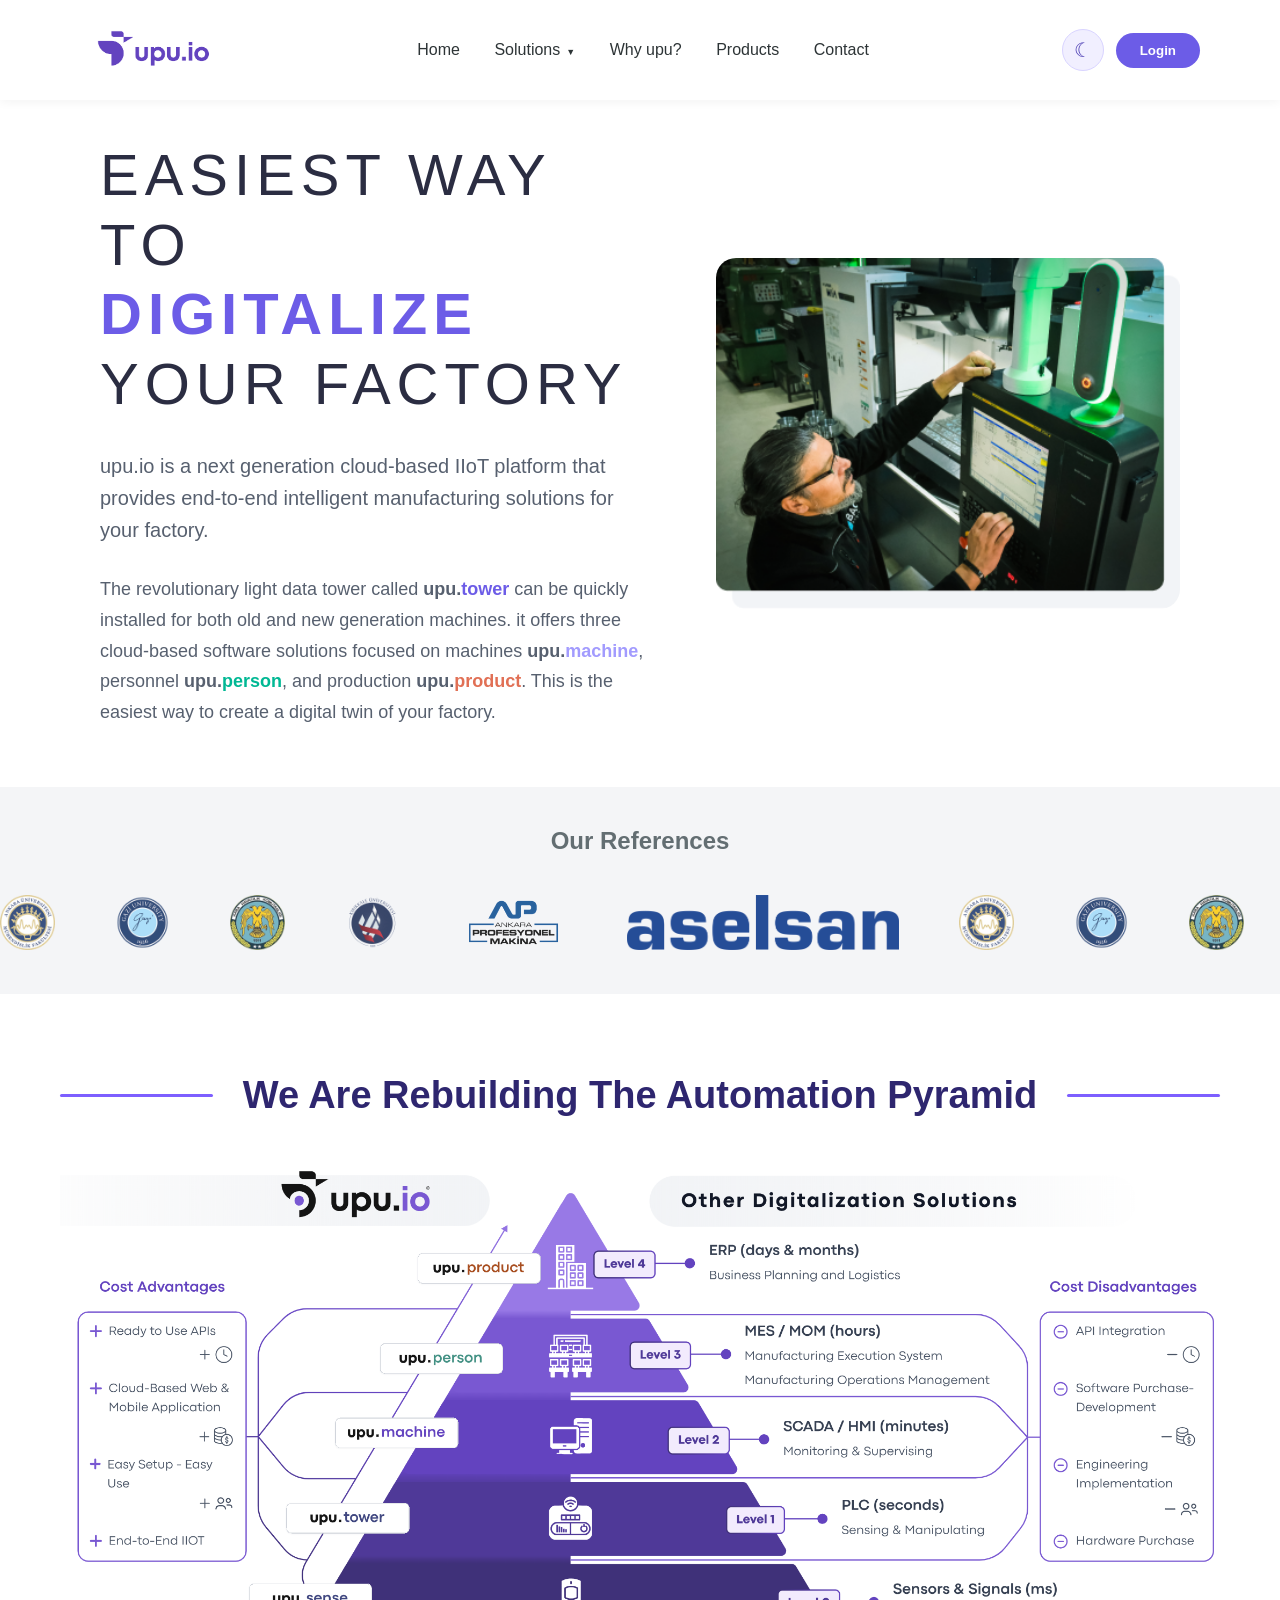
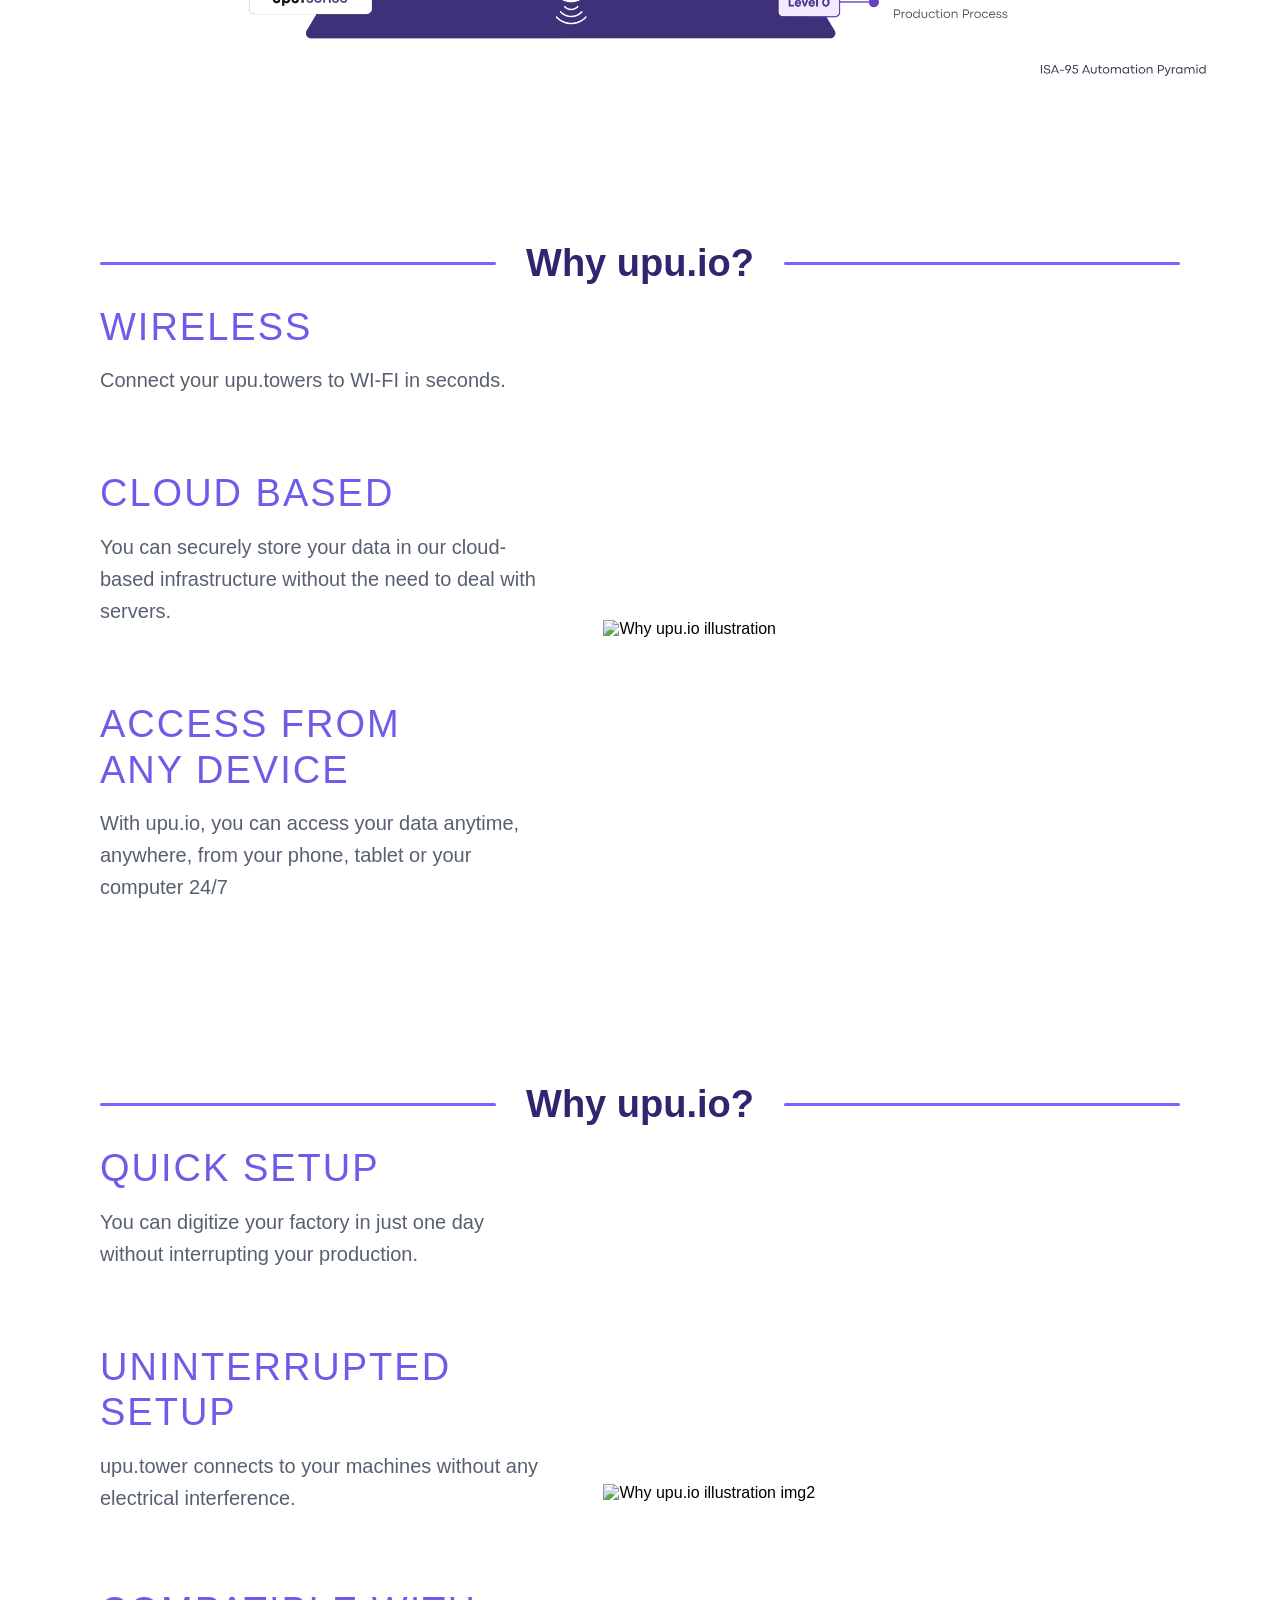
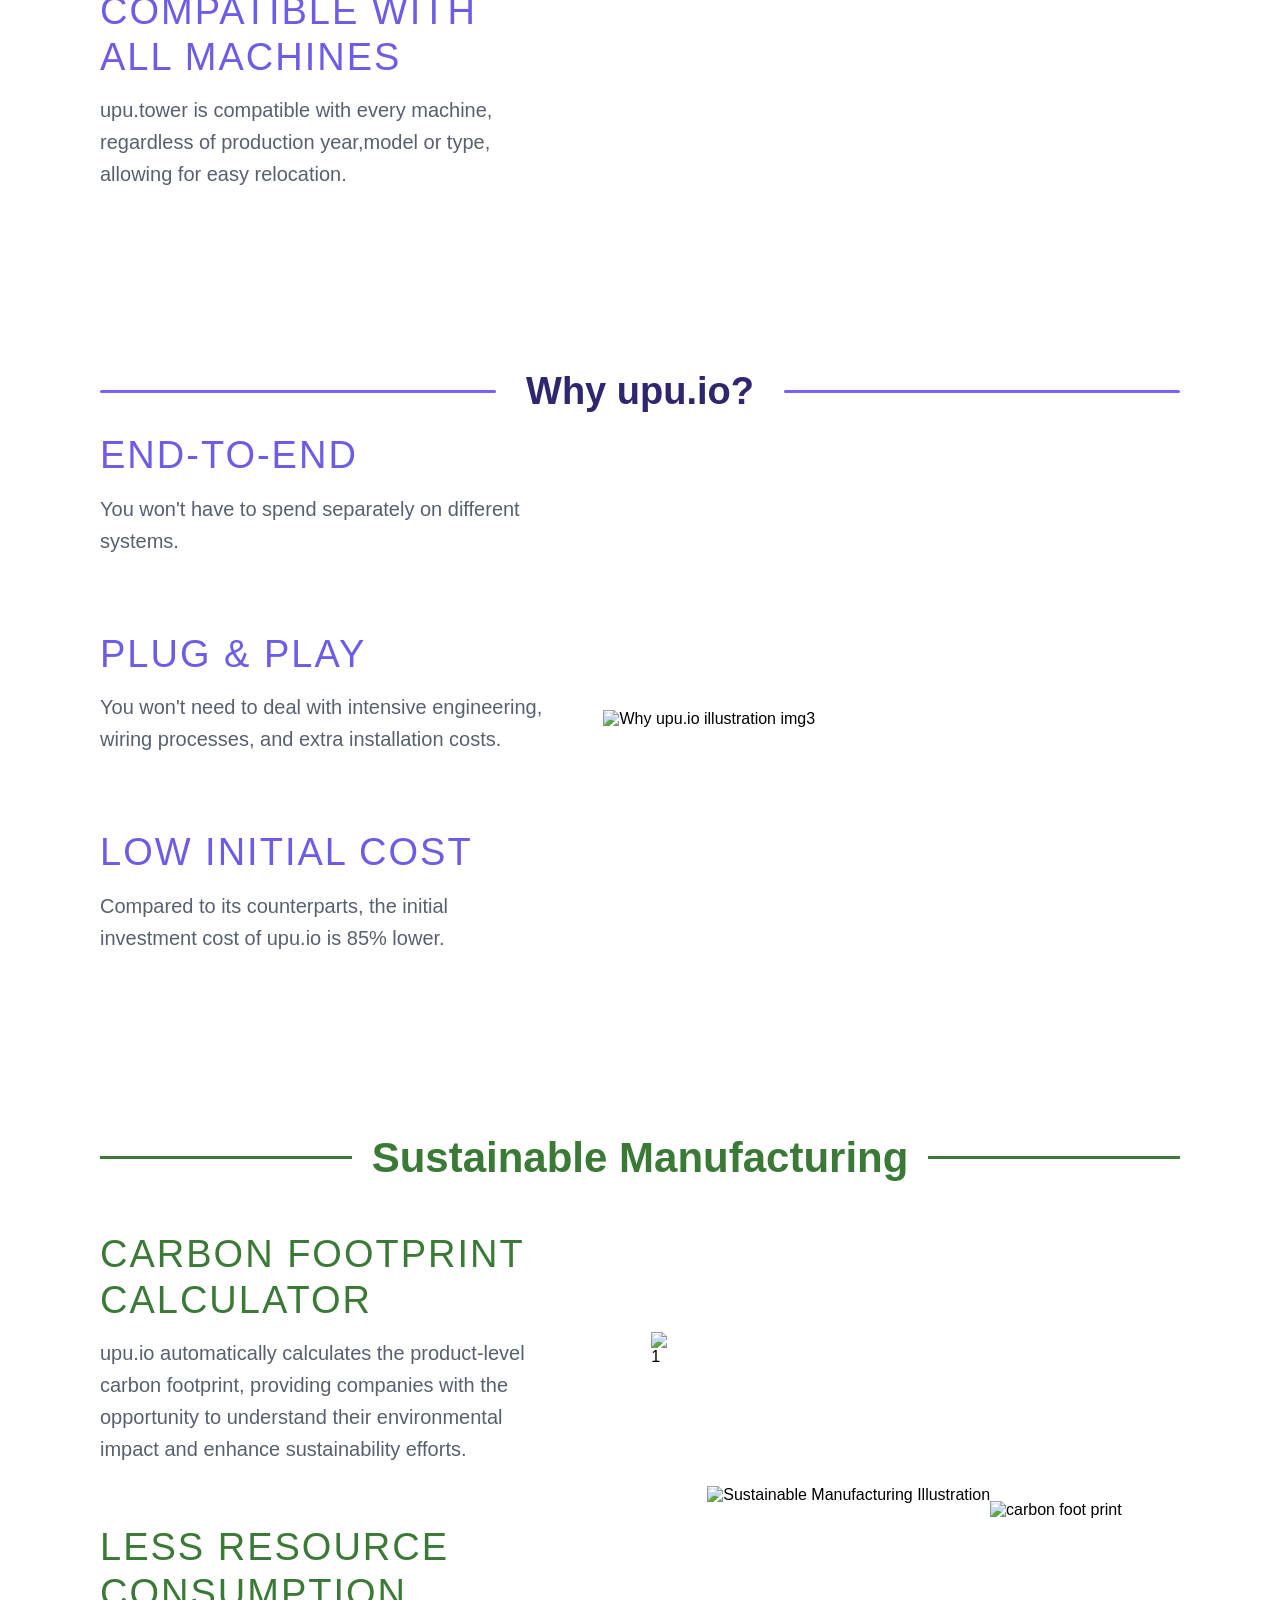
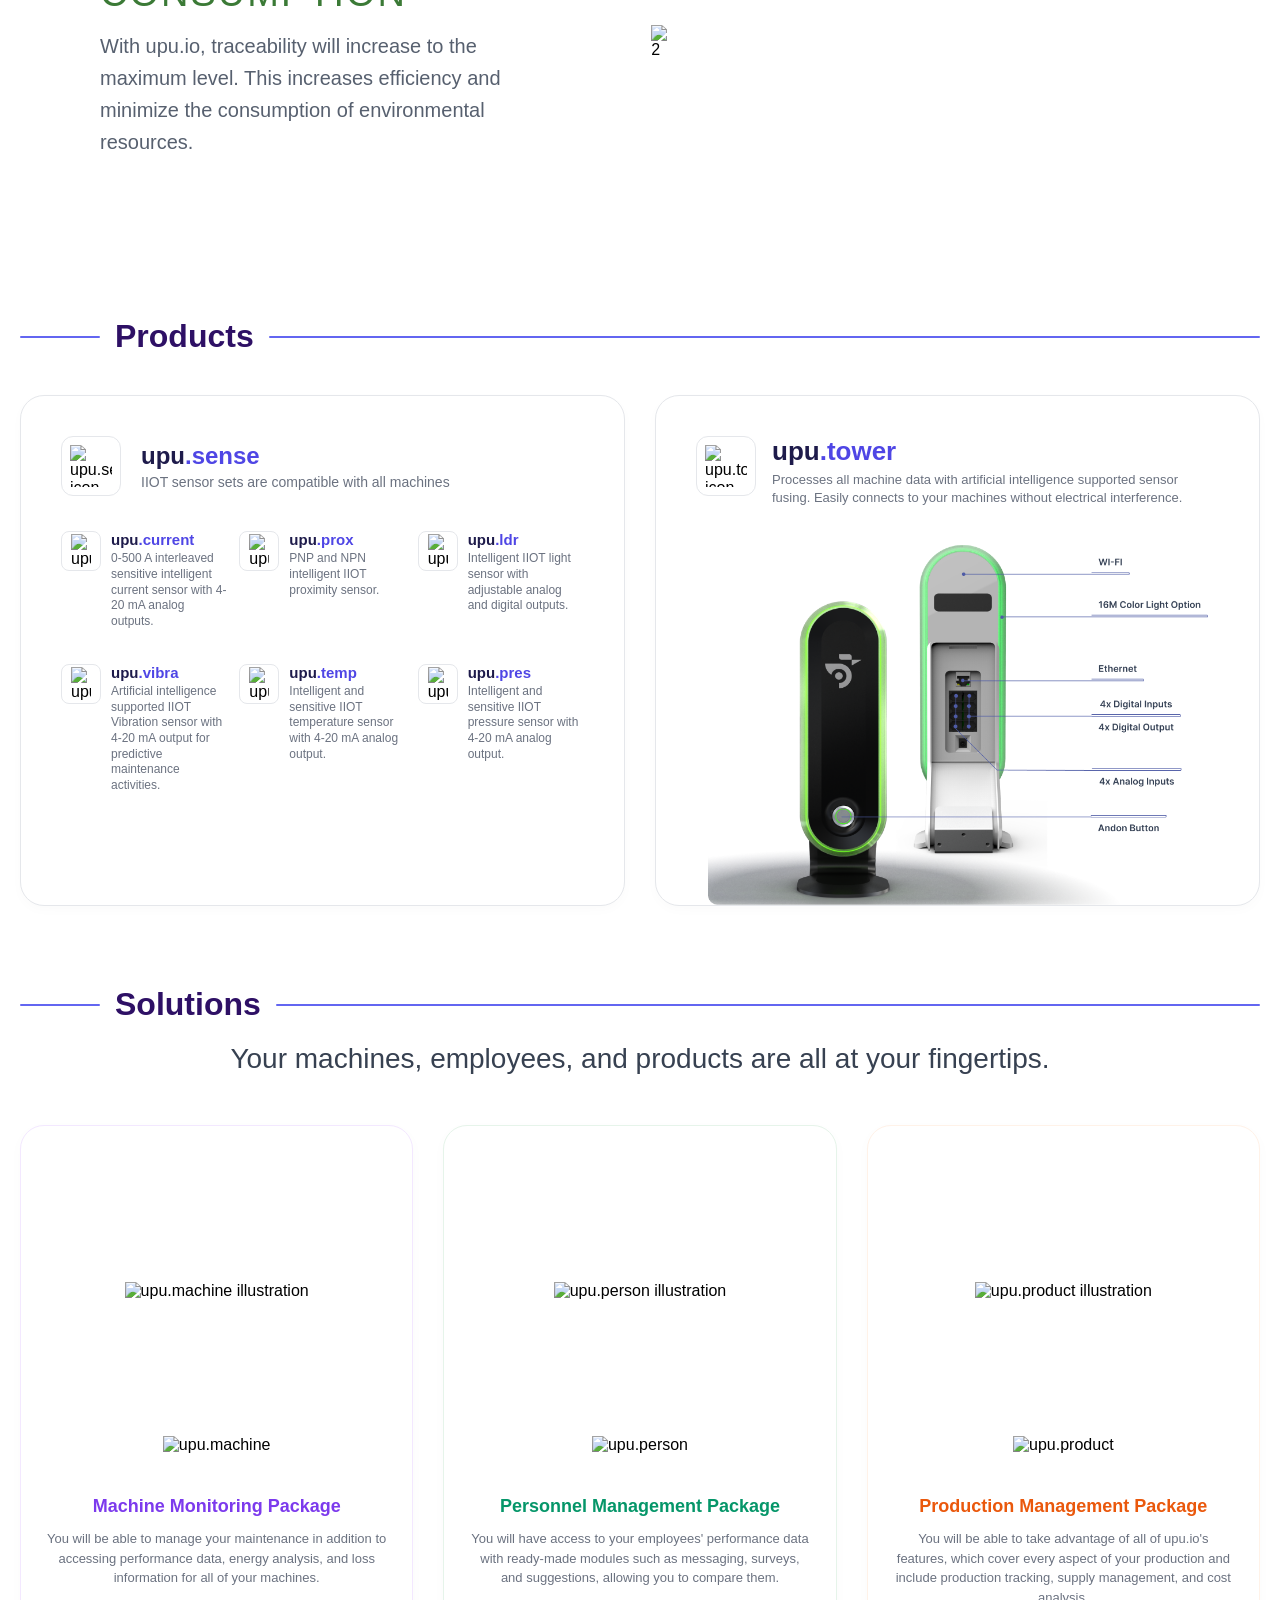
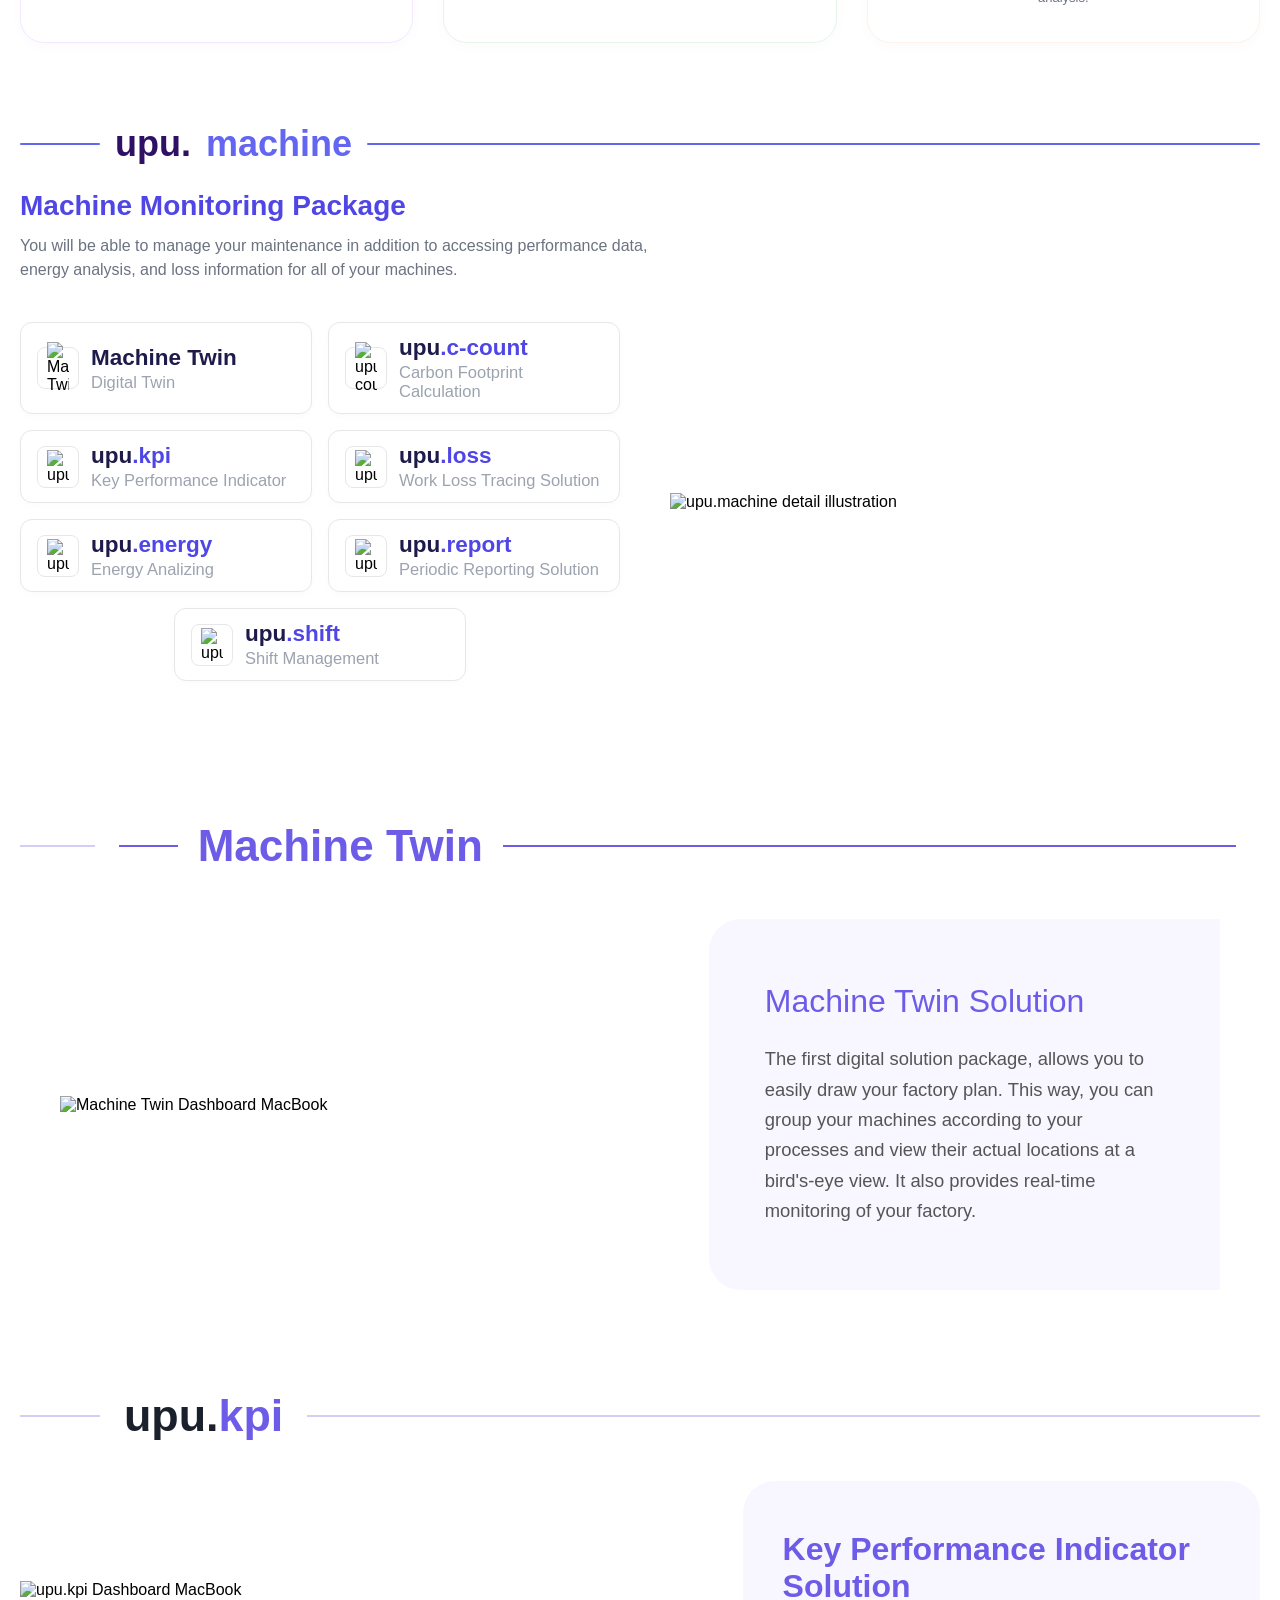
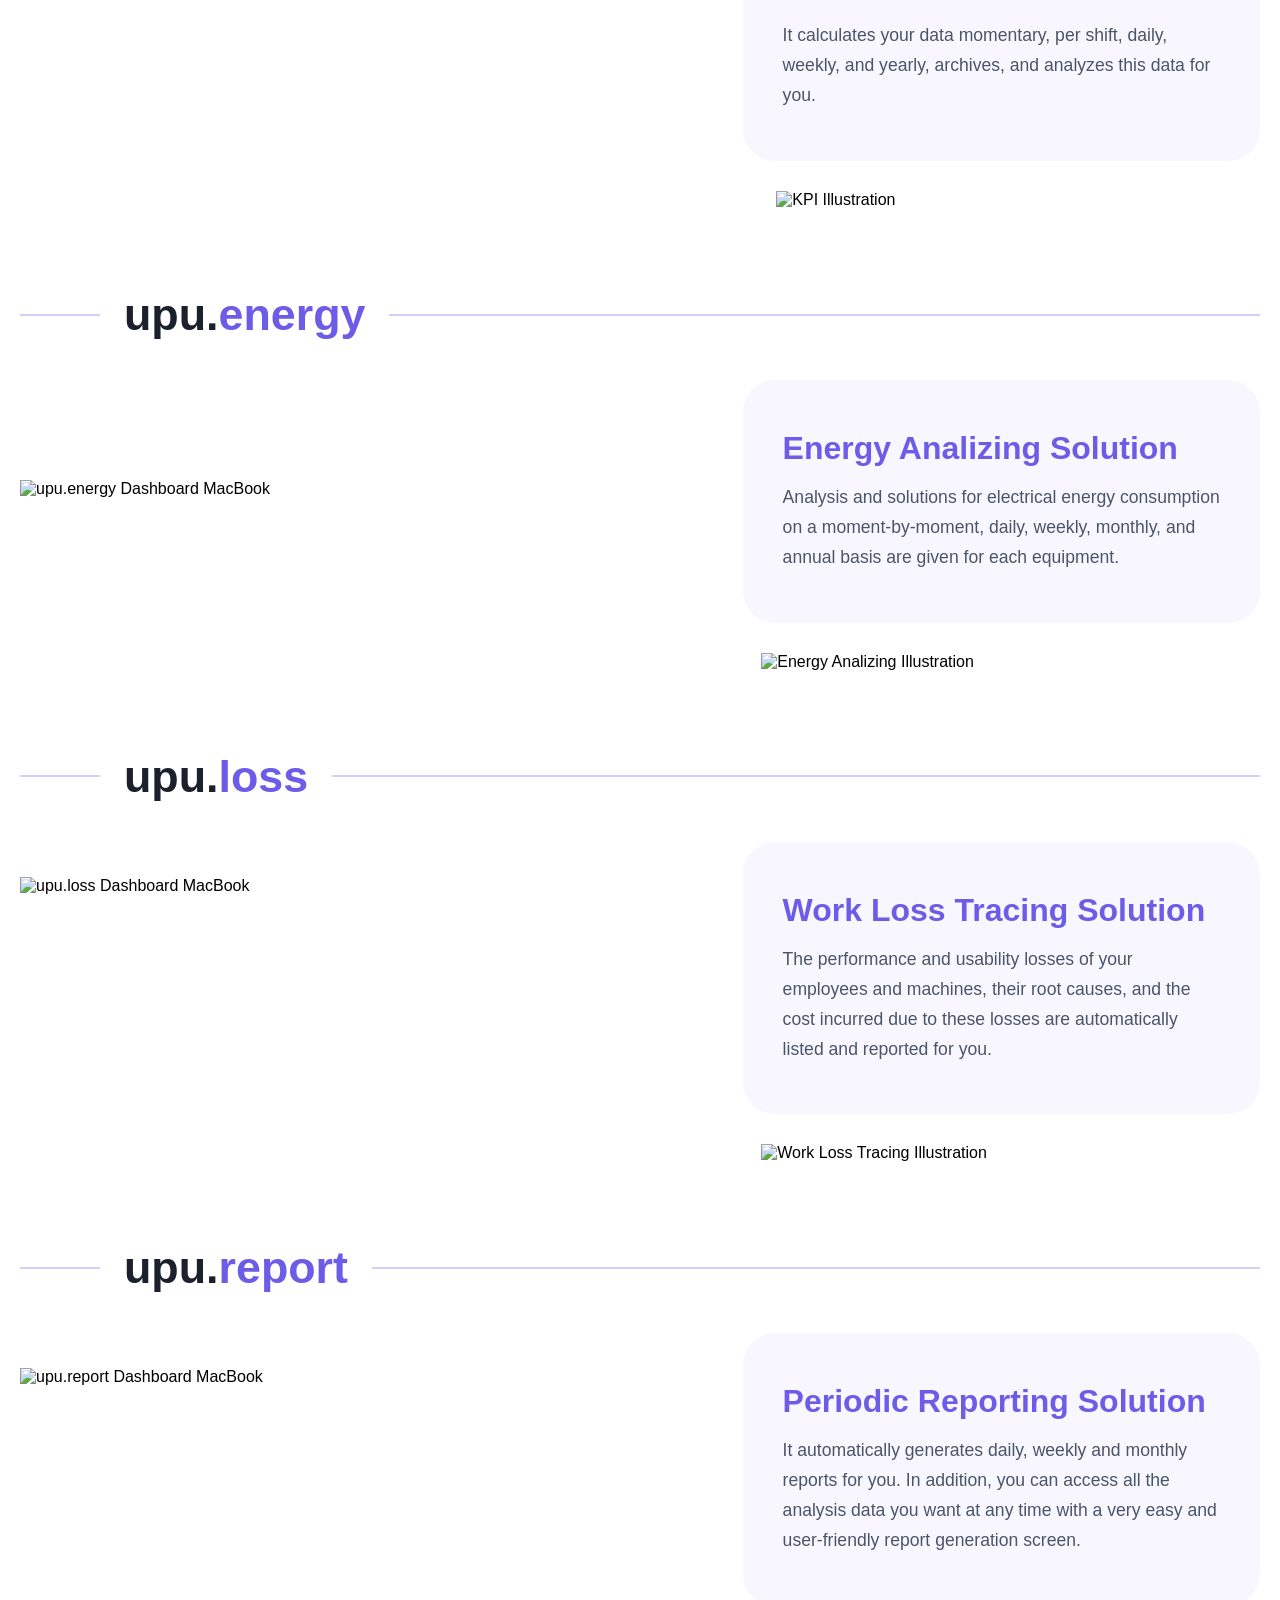
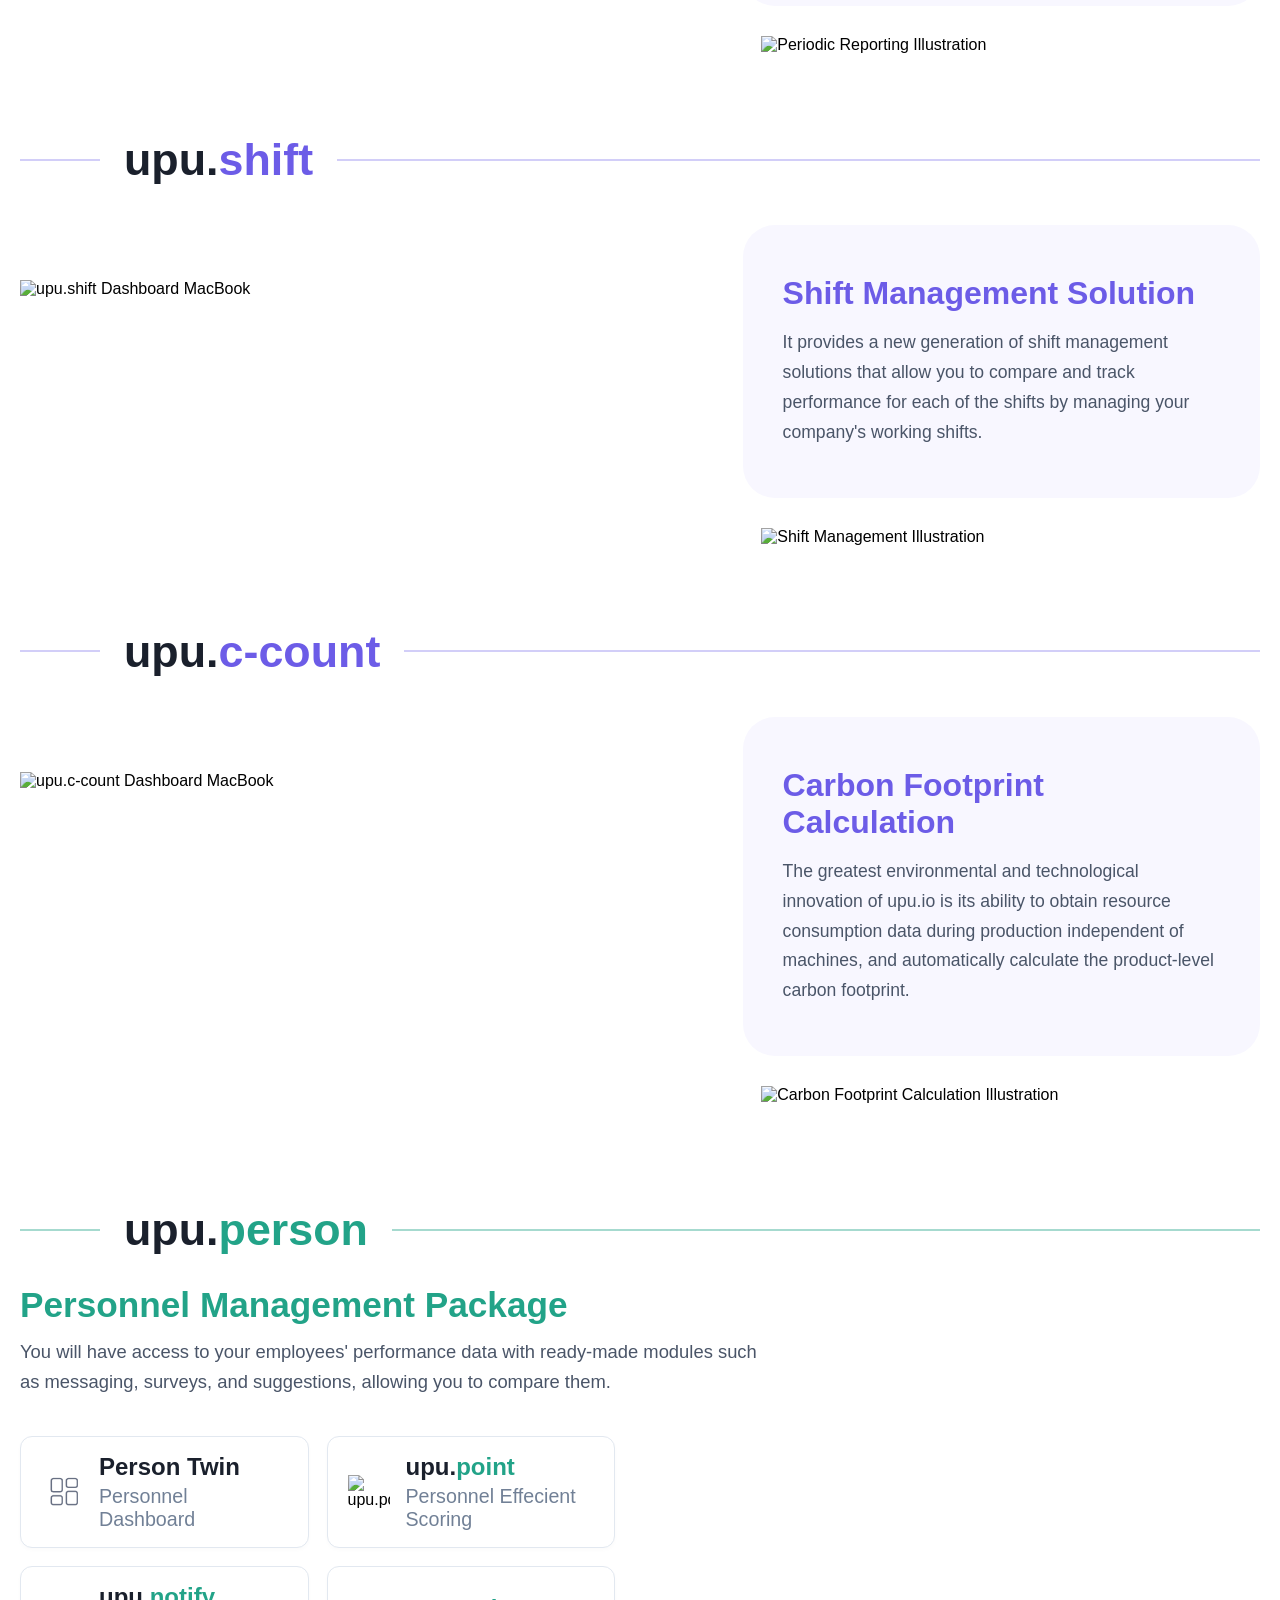
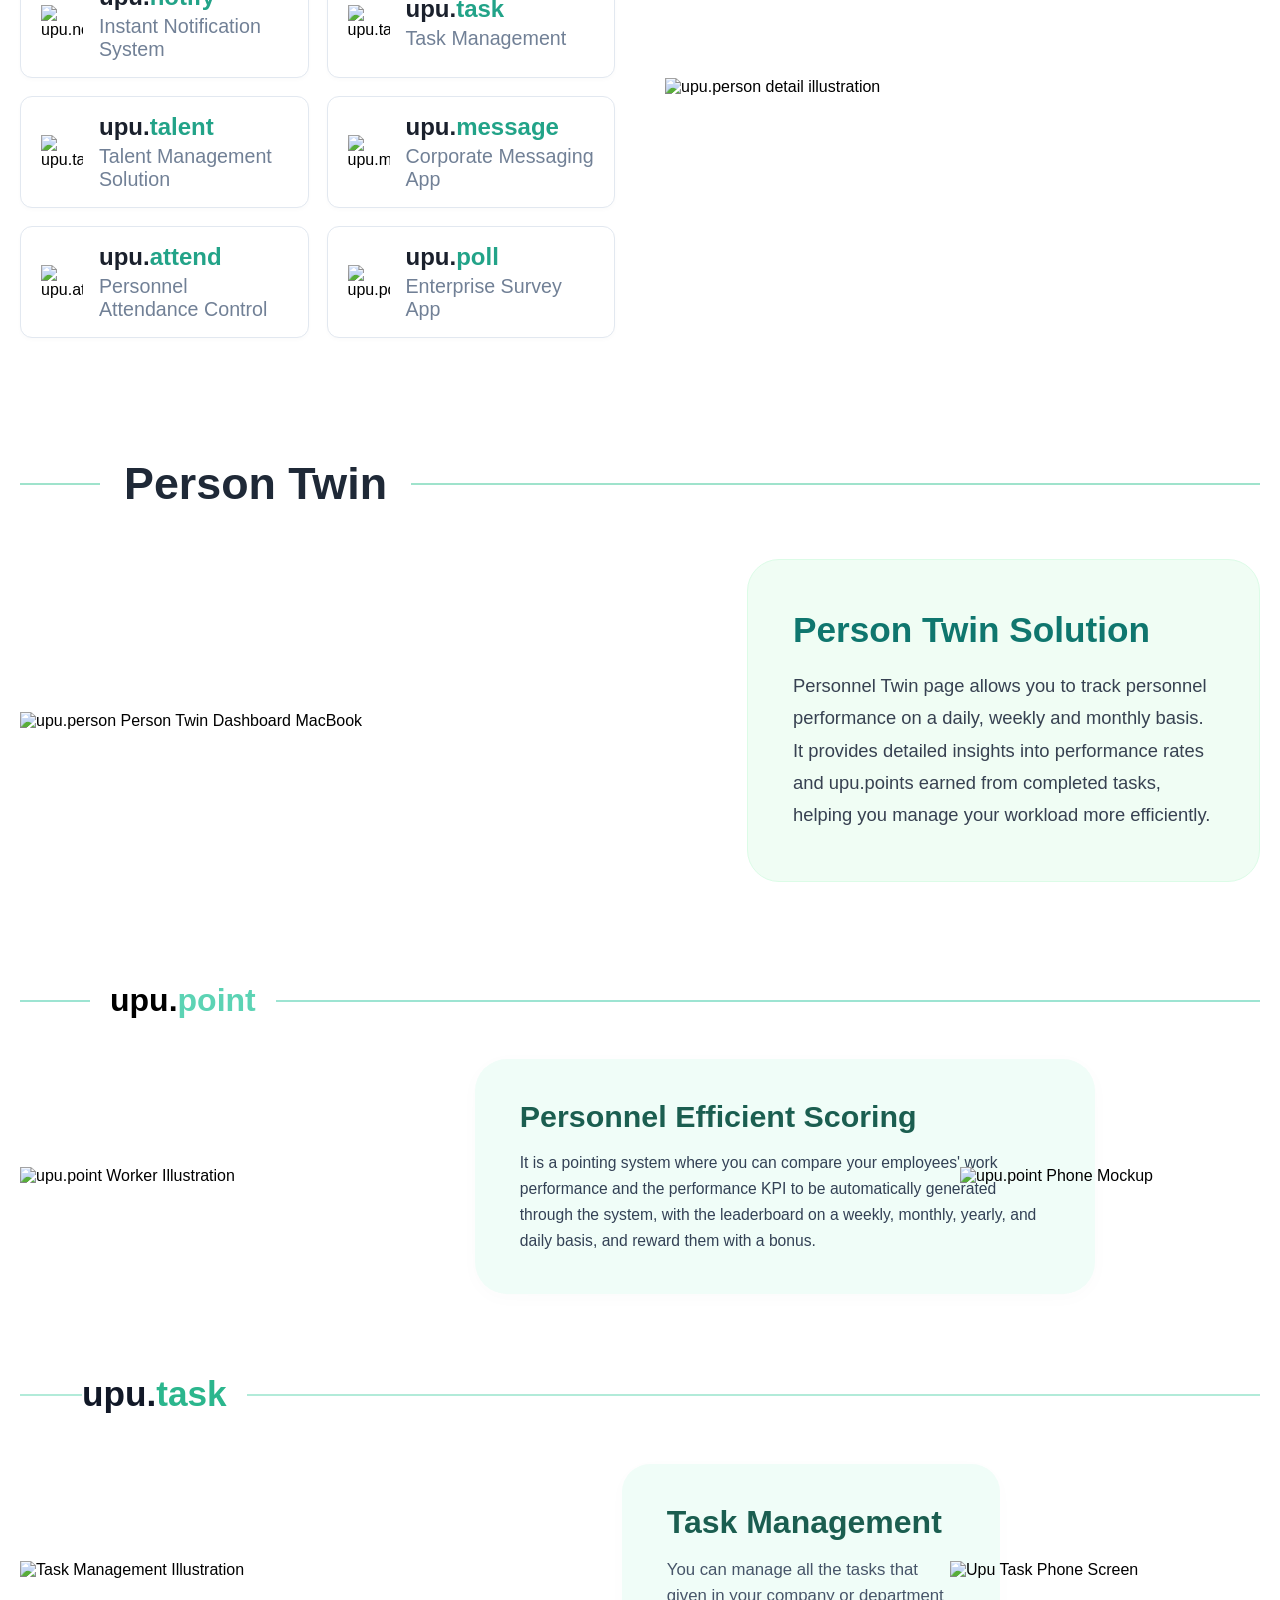
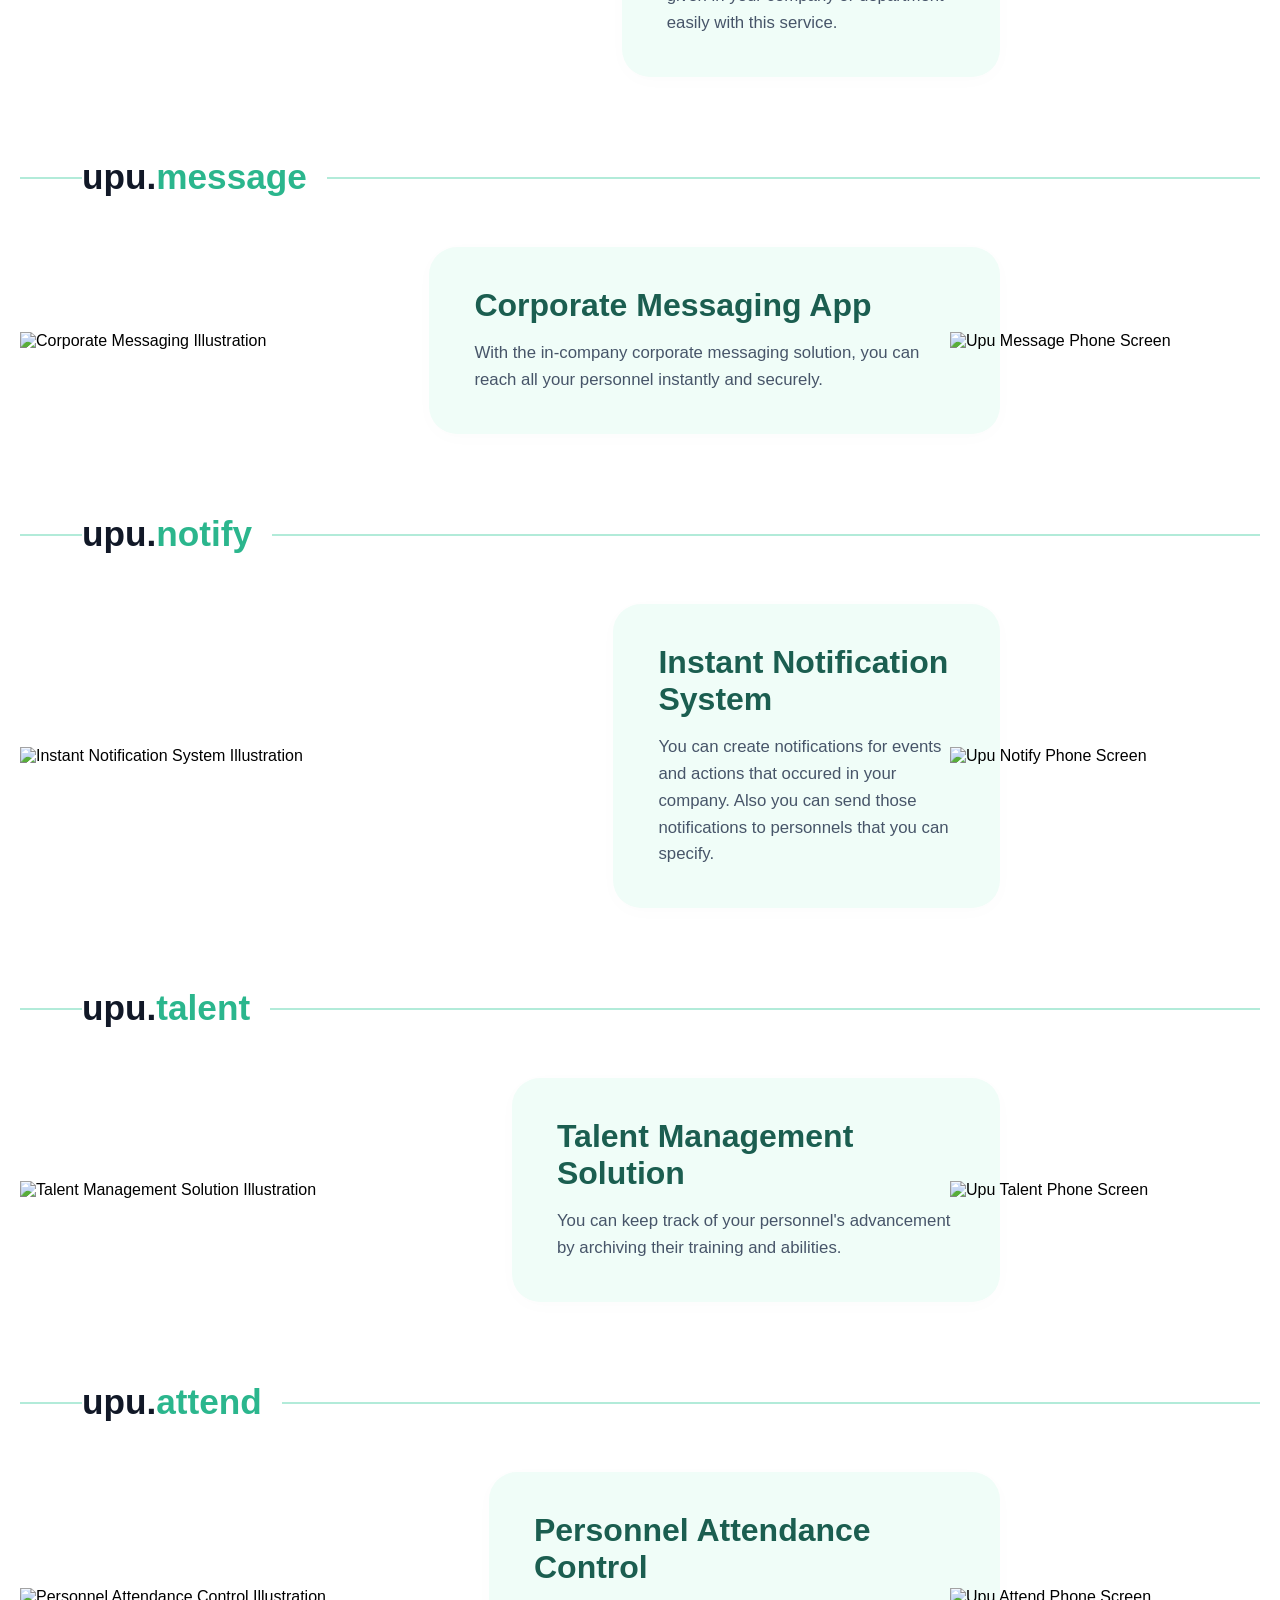
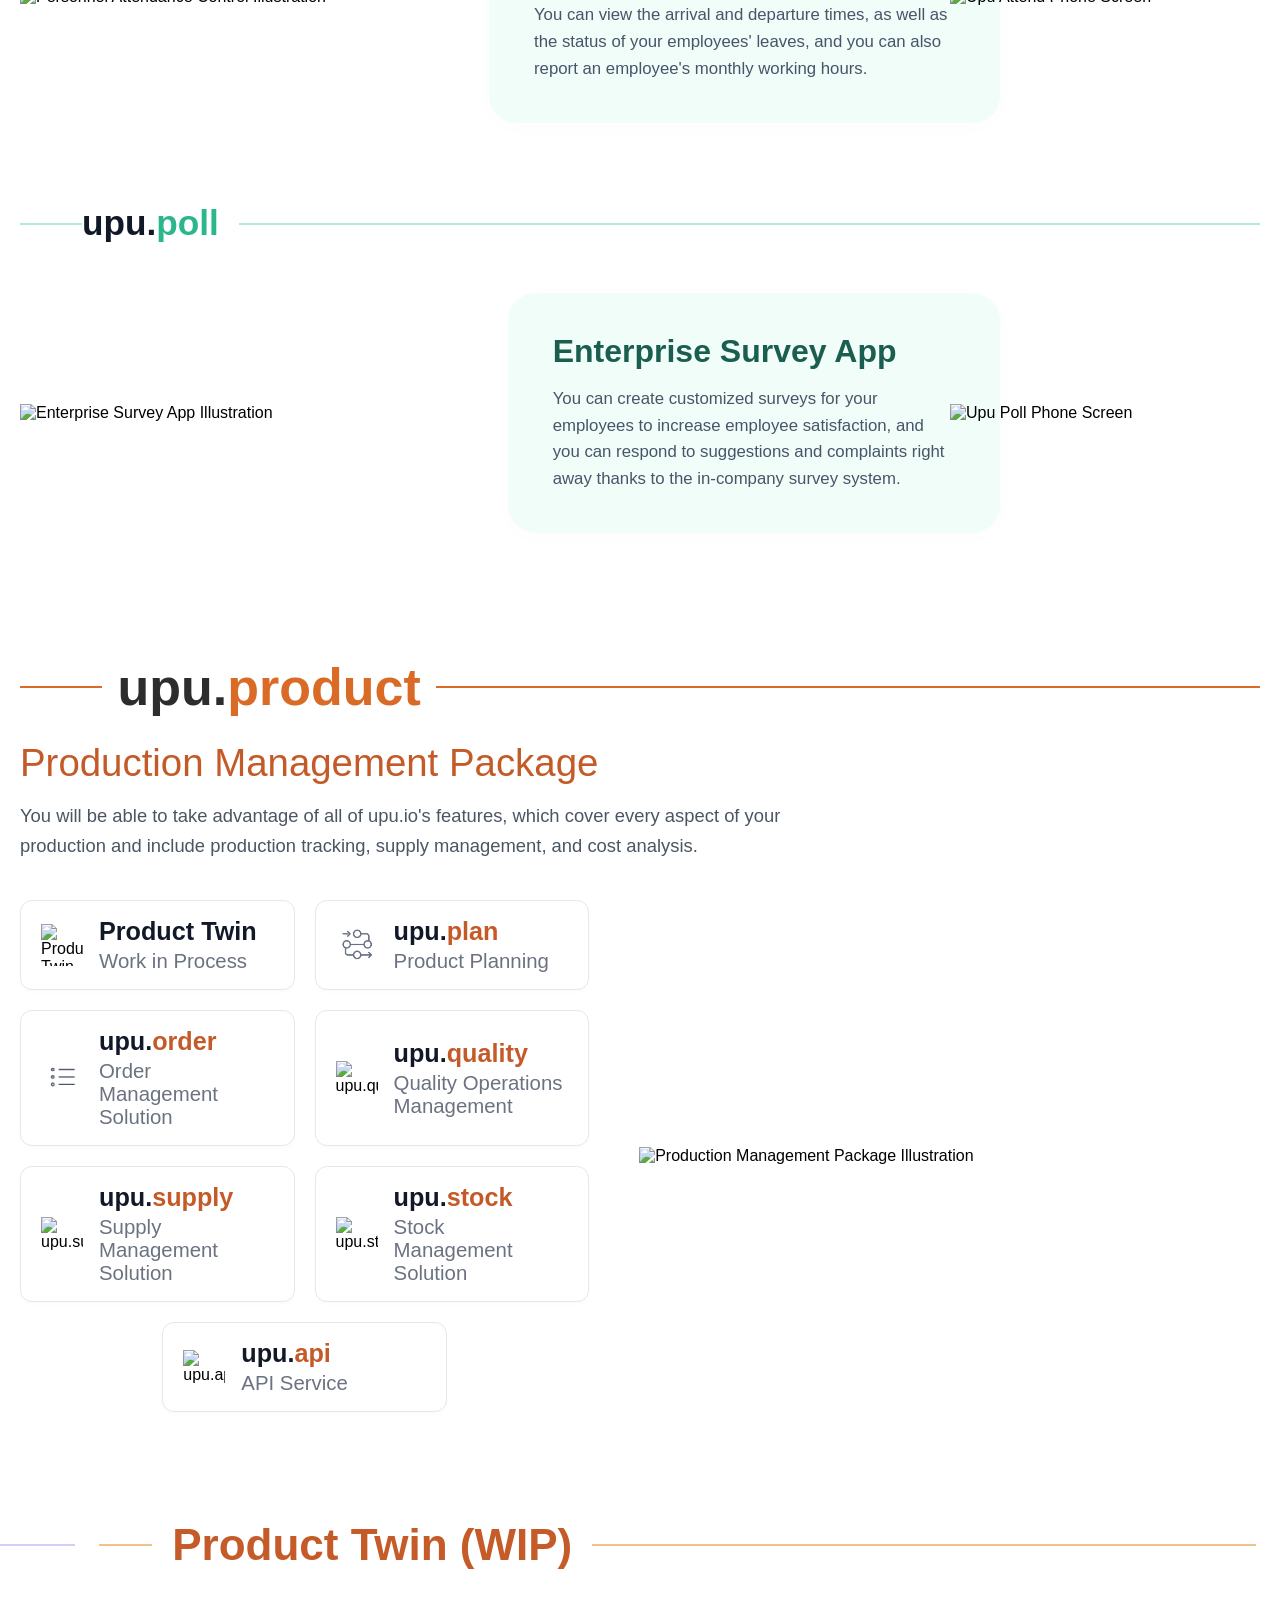
==== commit a1cb20f5: "Add files via upload last commit" ====
--- a/index.html
+++ b/index.html
@@ -630,7 +630,7 @@
             
             <div class="features-grid">
                 
-                <div class="feature-box">
+                <a class="feature-box" href="#machine-twin" aria-label="Go to Machine Twin section">
                     <div class="feature-icon">
                         <img src="https://cdn.upu.io/assets/NewTwinIcon.svg" alt="Machine Twin">
                     </div>
@@ -638,9 +638,9 @@
                         <h4>Machine Twin</h4>
                         <p>Digital Twin</p>
                     </div>
-                </div>
-
-                <div class="feature-box">
+                </a>
+
+                <a class="feature-box" href="#upu-ccount" aria-label="Go to upu.c-count section">
                     <div class="feature-icon">
                         <img src="https://cdn.upu.io/assets/CCountTableIcon.svg" alt="upu.c-count">
                     </div>
@@ -648,9 +648,9 @@
                         <h4>upu<span>.c-count</span></h4>
                         <p>Carbon Footprint Calculation</p>
                     </div>
-                </div>
-
-                <div class="feature-box">
+                </a>
+
+                <a class="feature-box" href="#upu-kpi" aria-label="Go to upu.kpi section">
                     <div class="feature-icon">
                         <img src="https://cdn.upu.io/assets/KpiNewIcon.svg" alt="upu.kpi">
                     </div>
@@ -658,9 +658,9 @@
                         <h4>upu<span>.kpi</span></h4>
                         <p>Key Performance Indicator</p>
                     </div>
-                </div>
-
-                <div class="feature-box">
+                </a>
+
+                <a class="feature-box" href="#upu-loss" aria-label="Go to upu.loss section">
                     <div class="feature-icon">
                         <img src="https://cdn.upu.io/assets/NewLossIcon.svg" alt="upu.loss">
                     </div>
@@ -668,9 +668,9 @@
                         <h4>upu<span>.loss</span></h4>
                         <p>Work Loss Tracing Solution</p>
                     </div>
-                </div>
-
-                <div class="feature-box">
+                </a>
+
+                <a class="feature-box" href="#upu-energy" aria-label="Go to upu.energy section">
                     <div class="feature-icon">
                         <img src="https://cdn.upu.io/assets/NewEnergyIcon.svg" alt="upu.energy">
                     </div>
@@ -678,9 +678,9 @@
                         <h4>upu<span>.energy</span></h4>
                         <p>Energy Analizing</p>
                     </div>
-                </div>
-
-                <div class="feature-box">
+                </a>
+
+                <a class="feature-box" href="#upu-report" aria-label="Go to upu.report section">
                     <div class="feature-icon">
                         <img src="https://cdn.upu.io/assets/NewReportIcon.svg" alt="upu.report">
                     </div>
@@ -688,12 +688,12 @@
                         <h4>upu<span>.report</span></h4>
                         <p>Periodic Reporting Solution</p>
                     </div>
-                </div>
+                </a>
 
             </div>
 
             <div class="feature-box-single">
-                <div class="feature-box">
+                <a class="feature-box" href="#upu-shift" aria-label="Go to upu.shift section">
                     <div class="feature-icon">
                         <img src="https://cdn.upu.io/assets/NewShiftIcon.svg" alt="upu.shift">
                     </div>
@@ -701,7 +701,7 @@
                         <h4>upu<span>.shift</span></h4>
                         <p>Shift Management</p>
                     </div>
-                </div>
+                </a>
             </div>
 
         </div>
@@ -940,7 +940,7 @@
         <div class="person-features-wrapper">
             <div class="person-features-grid">
                 
-                <div class="person-feature-box">
+                <a class="person-feature-box" href="#person-twin" aria-label="Go to Person Twin section">
                     <div class="person-feature-icon">
                         <img src="persontwin.png" alt="Person Twin">
                     </div>
@@ -948,9 +948,9 @@
                         <h4>Person Twin</h4>
                         <p>Personnel Dashboard</p>
                     </div>
-                </div>
-
-                <div class="person-feature-box">
+                </a>
+
+                <a class="person-feature-box" href="#upu-point" aria-label="Go to upu.point section">
                     <div class="person-feature-icon">
                         <img src="https://cdn.upu.io/assets/PointLogo.svg" alt="upu.point">
                     </div>
@@ -958,9 +958,9 @@
                         <h4>upu.<span>point</span></h4>
                         <p>Personnel Effecient Scoring</p>
                     </div>
-                </div>
-
-                <div class="person-feature-box">
+                </a>
+
+                <a class="person-feature-box" href="#upu-notify" aria-label="Go to upu.notify section">
                     <div class="person-feature-icon">
                         <img src="https://cdn.upu.io/assets/Notify.svg" alt="upu.notify">
                     </div>
@@ -968,9 +968,9 @@
                         <h4>upu.<span>notify</span></h4>
                         <p>Instant Notification System</p>
                     </div>
-                </div>
-
-                <div class="person-feature-box">
+                </a>
+
+                <a class="person-feature-box" href="#upu-task" aria-label="Go to upu.task section">
                     <div class="person-feature-icon">
                         <img src="https://cdn.upu.io/assets/TasksnNew.svg" alt="upu.task">
                     </div>
@@ -978,9 +978,9 @@
                         <h4>upu.<span>task</span></h4>
                         <p>Task Management</p>
                     </div>
-                </div>
-
-                <div class="person-feature-box">
+                </a>
+
+                <a class="person-feature-box" href="#upu-talent" aria-label="Go to upu.talent section">
                     <div class="person-feature-icon">
                         <img src="https://cdn.upu.io/assets/Talent.svg" alt="upu.talent">
                     </div>
@@ -988,9 +988,9 @@
                         <h4>upu.<span>talent</span></h4>
                         <p>Talent Management Solution</p>
                     </div>
-                </div>
-
-                <div class="person-feature-box">
+                </a>
+
+                <a class="person-feature-box" href="#upu-message" aria-label="Go to upu.message section">
                     <div class="person-feature-icon">
                         <img src="https://cdn.upu.io/assets/MessageNew.svg" alt="upu.message">
                     </div>
@@ -998,9 +998,9 @@
                         <h4>upu.<span>message</span></h4>
                         <p>Corporate Messaging App</p>
                     </div>
-                </div>
-
-                <div class="person-feature-box">
+                </a>
+
+                <a class="person-feature-box" href="#upu-attend" aria-label="Go to upu.attend section">
                     <div class="person-feature-icon">
                         <img src="https://cdn.upu.io/assets/MessageNew.svg" alt="upu.attend">
                     </div>
@@ -1008,9 +1008,9 @@
                         <h4>upu.<span>attend</span></h4>
                         <p>Personnel Attendance Control</p>
                     </div>
-                </div>
-
-                <div class="person-feature-box">
+                </a>
+
+                <a class="person-feature-box" href="#upu-poll" aria-label="Go to upu.poll section">
                     <div class="person-feature-icon">
                         <img src="https://cdn.upu.io/assets/PollNew.svg" alt="upu.poll">
                     </div>
@@ -1018,7 +1018,7 @@
                         <h4>upu.<span>poll</span></h4>
                         <p>Enterprise Survey App</p>
                     </div>
-                </div>
+                </a>
 
             </div>
         </div>
@@ -1265,7 +1265,7 @@
     <div class="production-features-wrapper">
       <div class="production-features-grid">
         
-        <div class="production-feature-box">
+        <a class="production-feature-box" href="#upu-twin" aria-label="Go to Product Twin section">
           <div class="production-feature-icon">
             <img src="https://cdn.upu.io/assets/OrderNew.svg" alt="Product Twin">
           </div>
@@ -1273,9 +1273,9 @@
             <h4>Product Twin</h4>
             <p>Work in Process</p>
           </div>
-        </div>
-
-        <div class="production-feature-box">
+        </a>
+
+        <a class="production-feature-box" href="#upu-plan" aria-label="Go to upu.plan section">
           <div class="production-feature-icon">
             <img src="upu.plan.png" alt="upu.plan">
           </div>
@@ -1283,9 +1283,9 @@
             <h4>upu.<span>plan</span></h4>
             <p>Product Planning</p>
           </div>
-        </div>
-
-        <div class="production-feature-box">
+        </a>
+
+        <a class="production-feature-box" href="#upu-order" aria-label="Go to upu.order section">
           <div class="production-feature-icon">
             <img src="upu.order.png" alt="upu.order">
           </div>
@@ -1293,9 +1293,9 @@
             <h4>upu.<span>order</span></h4>
             <p>Order Management Solution</p>
           </div>
-        </div>
-
-        <div class="production-feature-box">
+        </a>
+
+        <a class="production-feature-box" href="#upu-quality" aria-label="Go to upu.quality section">
           <div class="production-feature-icon">
             <img src="https://cdn.upu.io/assets/Quality.svg" alt="upu.quality">
           </div>
@@ -1303,9 +1303,9 @@
             <h4>upu.<span>quality</span></h4>
             <p>Quality Operations Management</p>
           </div>
-        </div>
-
-        <div class="production-feature-box">
+        </a>
+
+        <a class="production-feature-box" href="#upu-supply" aria-label="Go to upu.supply section">
           <div class="production-feature-icon">
             <img src="https://cdn.upu.io/assets/Supply.svg" alt="upu.supply">
           </div>
@@ -1313,9 +1313,9 @@
             <h4>upu.<span>supply</span></h4>
             <p>Supply Management Solution</p>
           </div>
-        </div>
-
-        <div class="production-feature-box">
+        </a>
+
+        <a class="production-feature-box" href="#upu-stock" aria-label="Go to upu.stock section">
           <div class="production-feature-icon">
             <img src="https://cdn.upu.io/assets/stockIconProduct.svg" alt="upu.stock">
           </div>
@@ -1323,12 +1323,12 @@
             <h4>upu.<span>stock</span></h4>
             <p>Stock Management Solution</p>
           </div>
-        </div>
+        </a>
 
       </div>
 
       <div class="production-api-wrapper">
-        <div class="production-feature-box production-api-box">
+        <a class="production-feature-box production-api-box" href="#upu-api" aria-label="Go to upu.api section">
           <div class="production-feature-icon">
             <img src="https://cdn.upu.io/assets/Api.svg" alt="upu.api">
           </div>
@@ -1336,7 +1336,7 @@
             <h4>upu.<span>api</span></h4>
             <p>API Service</p>
           </div>
-        </div>
+        </a>
       </div>
     </div>
 
--- a/style.css
+++ b/style.css
@@ -899,6 +899,9 @@
     border-radius: 12px;
     background-color: #ffffff;
     box-shadow: 0 2px 8px rgba(0, 0, 0, 0.02);
+    color: inherit;
+    text-decoration: none;
+    cursor: pointer;
 }
 
 .feature-box-single {
@@ -931,7 +934,7 @@
 }
 
 .feature-info h4 {
-    font-size: 15px;
+    font-size: 22.5px;
     font-weight: 700;
     color: #1e1b4b;
     margin-bottom: 2px;
@@ -942,9 +945,9 @@
 }
 
 .feature-info p {
-    font-size: 11px;
+    font-size: 16.5px;
     color: #9ca3af;
-    white-space: nowrap;
+    white-space: normal;
 }
 
 .machine-hero-image {
@@ -1858,6 +1861,9 @@
     padding: 16px 20px;
     box-shadow: 0 2px 4px rgba(0, 0, 0, 0.02);
     transition: all 0.2s ease;
+    color: inherit;
+    text-decoration: none;
+    cursor: pointer;
 }
 
 .person-feature-box:hover {
@@ -1882,7 +1888,7 @@
 
 .person-feature-info h4 {
     color: #1a202c;
-    font-size: 1rem;
+    font-size: 1.5rem;
     font-weight: 700;
     margin: 0;
 }
@@ -1893,7 +1899,7 @@
 
 .person-feature-info p {
     color: #718096;
-    font-size: 0.82rem;
+    font-size: 1.23rem;
     margin: 4px 0 0 0;
 }
 
@@ -2887,6 +2893,9 @@
   padding: 16px 20px;
   box-shadow: 0 2px 4px rgba(0, 0, 0, 0.02);
   transition: all 0.2s ease;
+  color: inherit;
+  text-decoration: none;
+  cursor: pointer;
 }
 
 .production-feature-box:hover {
@@ -2911,7 +2920,7 @@
 
 .production-feature-info h4 {
   color: #111827;
-  font-size: 1.05rem;
+  font-size: 1.575rem;
   font-weight: 700;
   margin: 0;
 }
@@ -2922,7 +2931,7 @@
 
 .production-feature-info p {
   color: #6b7280;
-  font-size: 0.85rem;
+  font-size: 1.275rem;
   margin: 4px 0 0 0;
 }
 
@@ -3845,27 +3854,37 @@
 .story-section{
     width:100%;
     padding:80px 0;
+    min-height:1160px;
+    margin-top:120px;
     background:#ffffff;
+    position:relative;
 }
 
 .story-content{
     display:flex;
     align-items:flex-start;
-    justify-content:center;
+    justify-content:flex-start;
     gap:80px;
     width:90%;
     max-width:1400px;
     margin:0 auto;
+    padding-left:635px;
 }
 
 .story-media{
-    flex:0 0 540px;
+    position:absolute;
+    left:0;
+    bottom:0;
+    width:677px;
+    height:1080px;
 }
 
 .story-media img{
     width:100%;
+    height:100%;
     display:block;
-    object-fit:cover;
+    object-fit:contain;
+    object-position:left bottom;
 }
 
 .story-right-wrapper{
@@ -3966,8 +3985,14 @@
 
 @media(max-width:1200px){
 
+    .story-section{
+        min-height:920px;
+        margin-top:100px;
+    }
+
     .story-content{
         gap:50px;
+        padding-left:500px;
     }
 
     .story-header h2{
@@ -3987,21 +4012,34 @@
     }
 
     .story-media{
-        flex:0 0 380px;
+        width:520px;
+        height:829px;
     }
 
 }
 
 @media(max-width:992px){
+
+    .story-section{
+        min-height:0;
+        margin-top:0;
+    }
 
     .story-content{
         flex-direction:column;
+        padding-left:0;
     }
 
     .story-media{
+        position:static;
         width:100%;
+        height:auto;
         max-width:500px;
         margin:auto;
+    }
+
+    .story-media img{
+        height:auto;
     }
 
     .story-contact-wrapper{
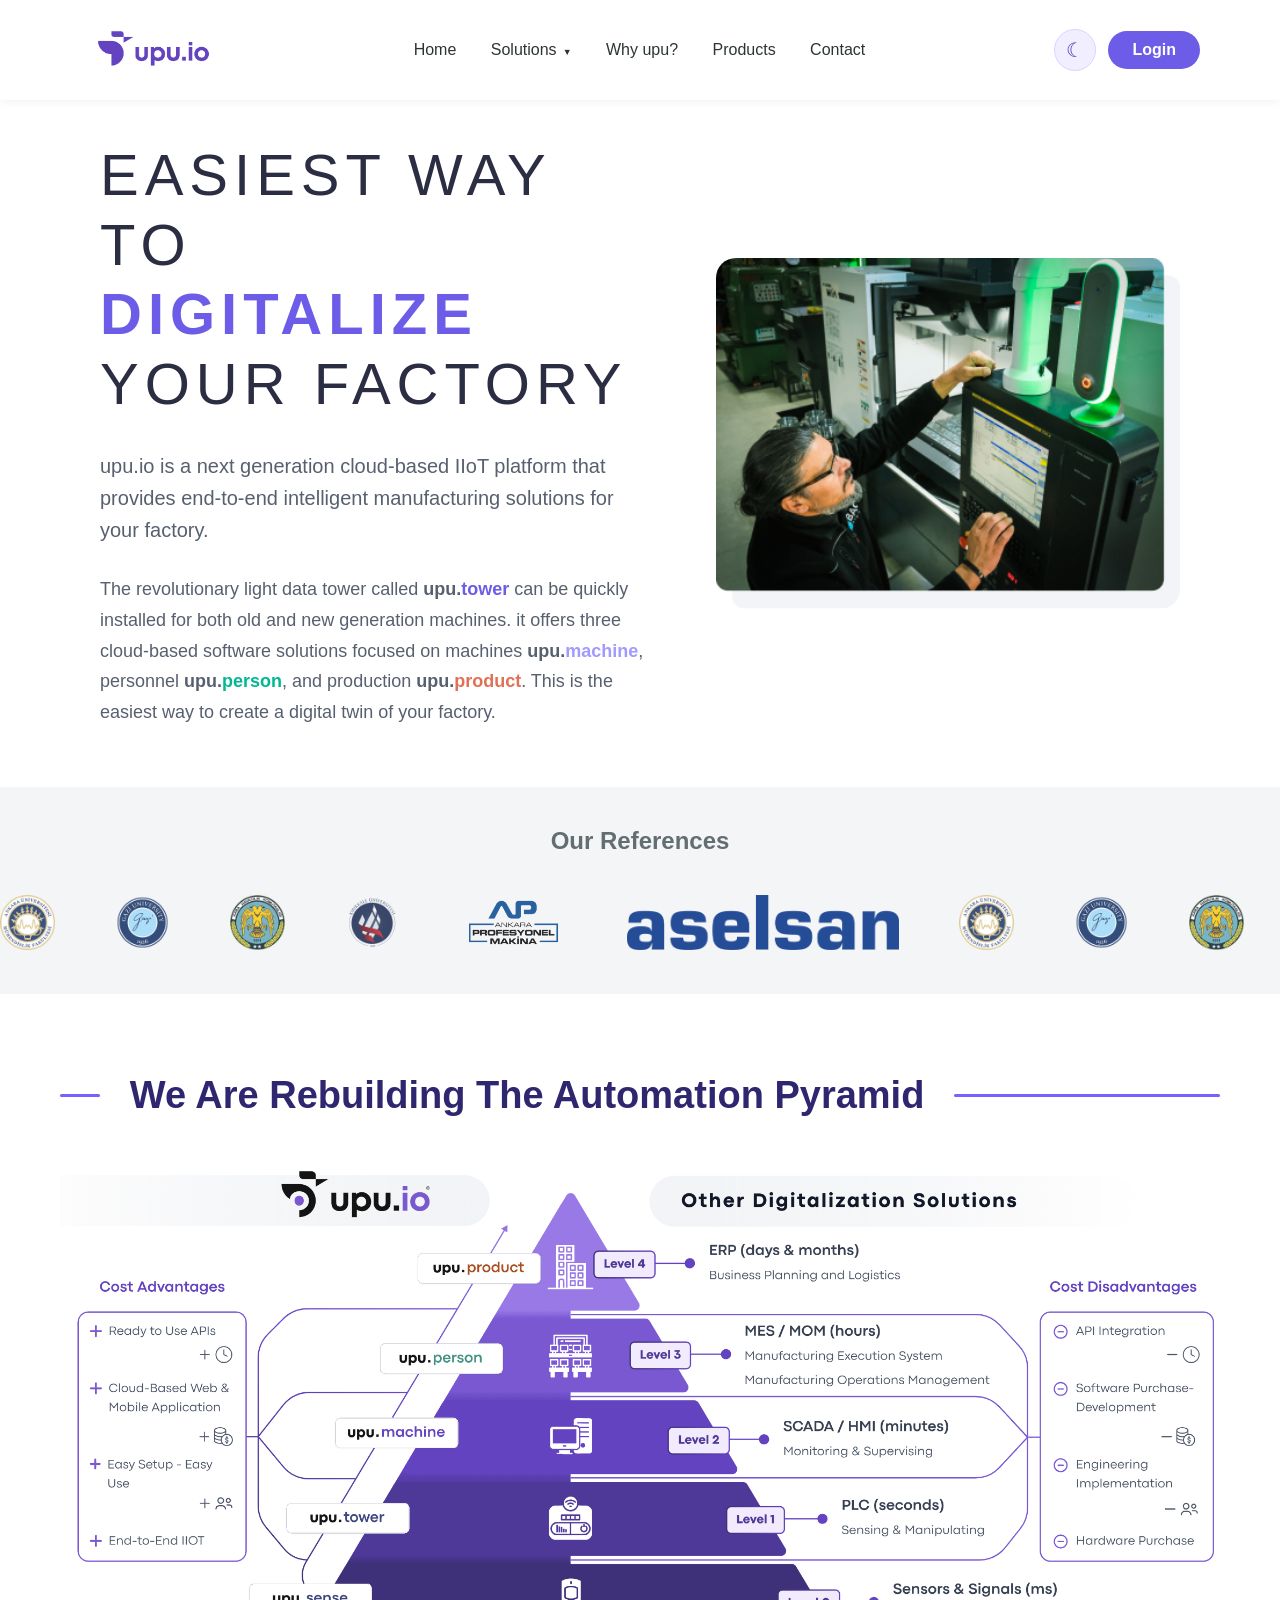
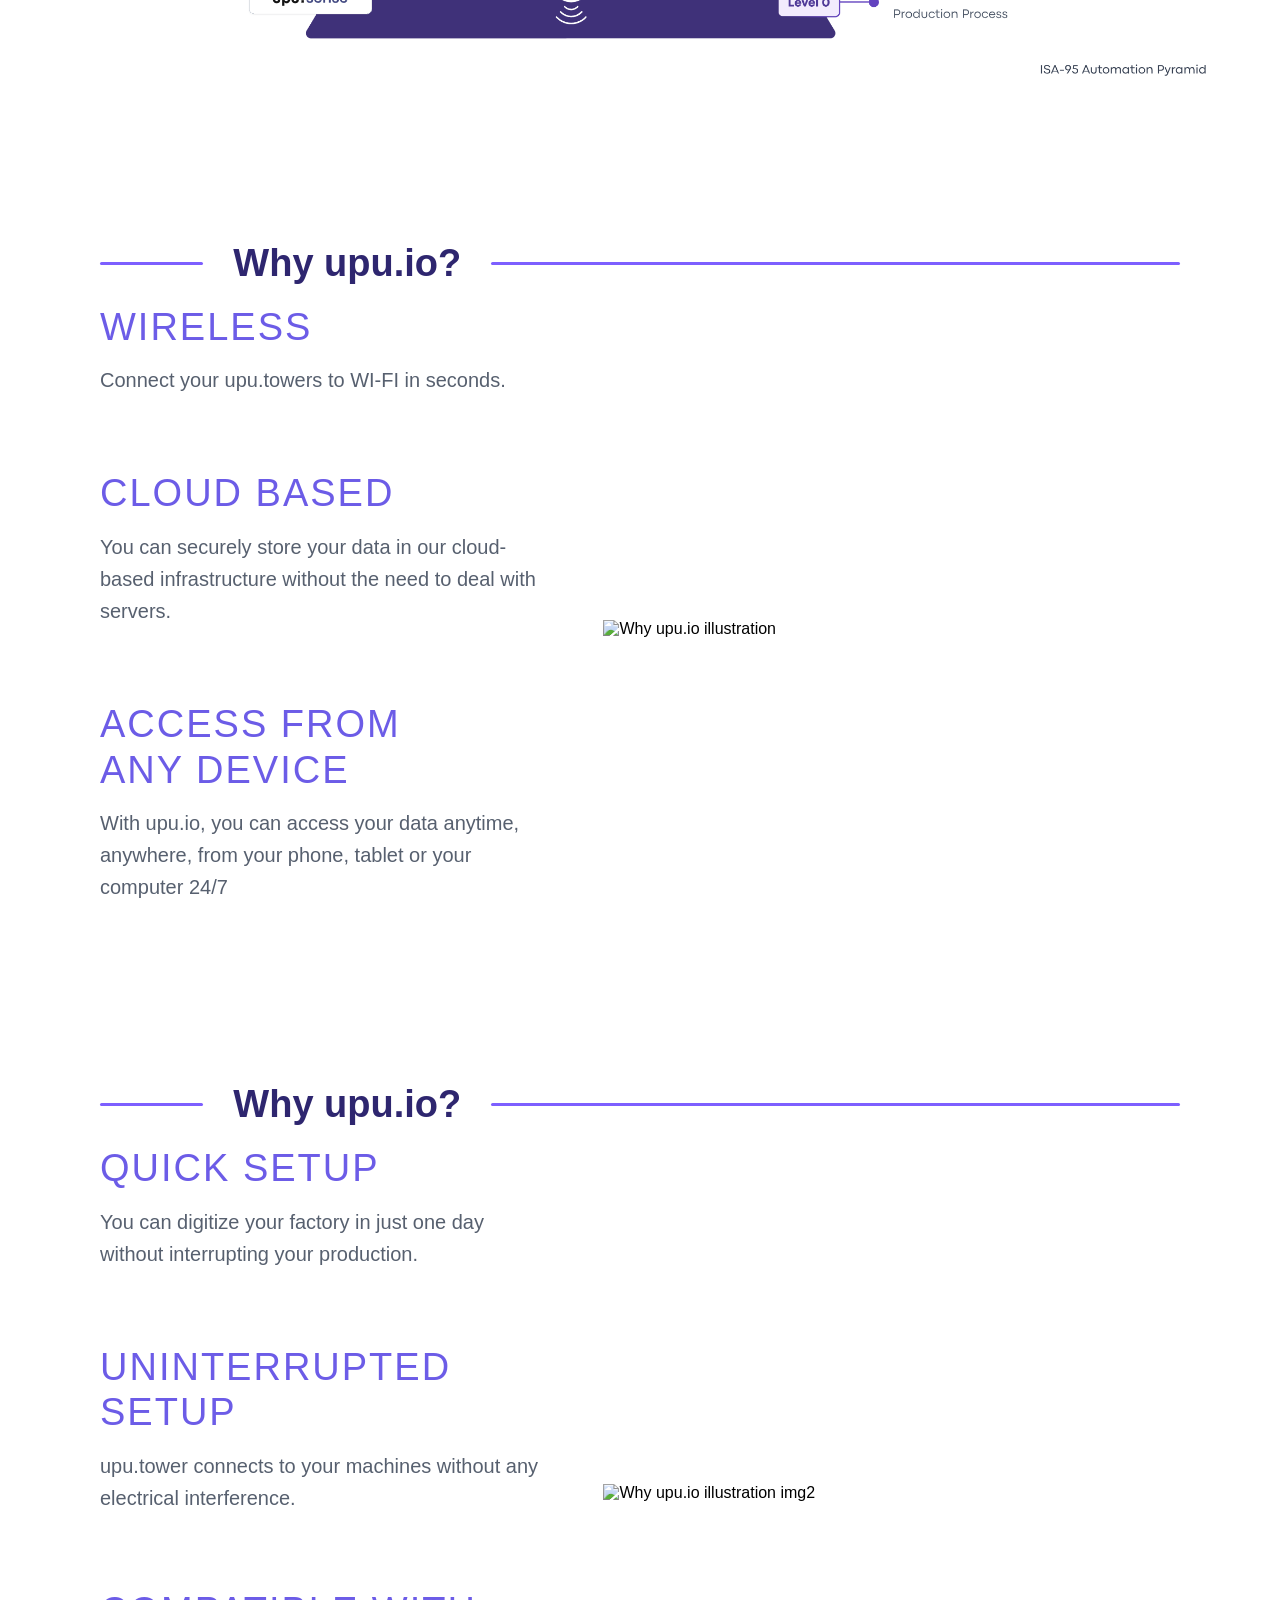
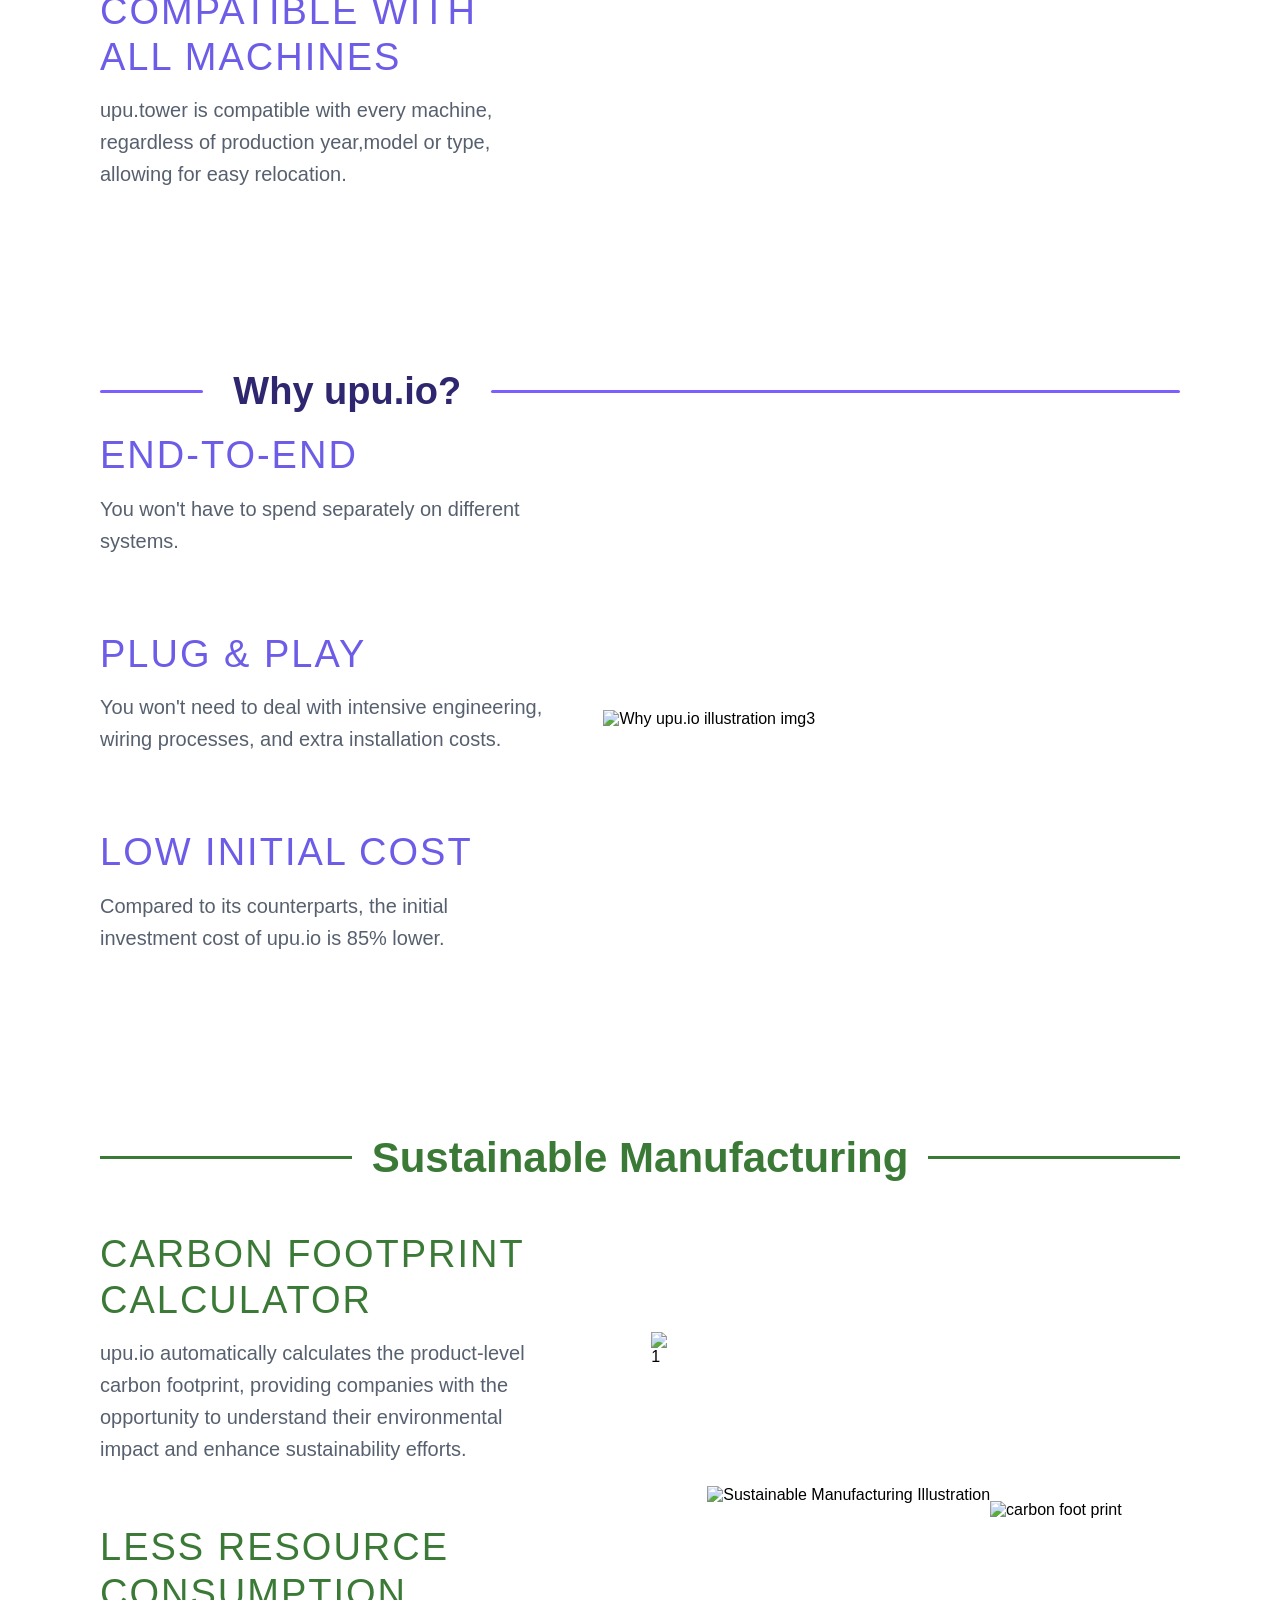
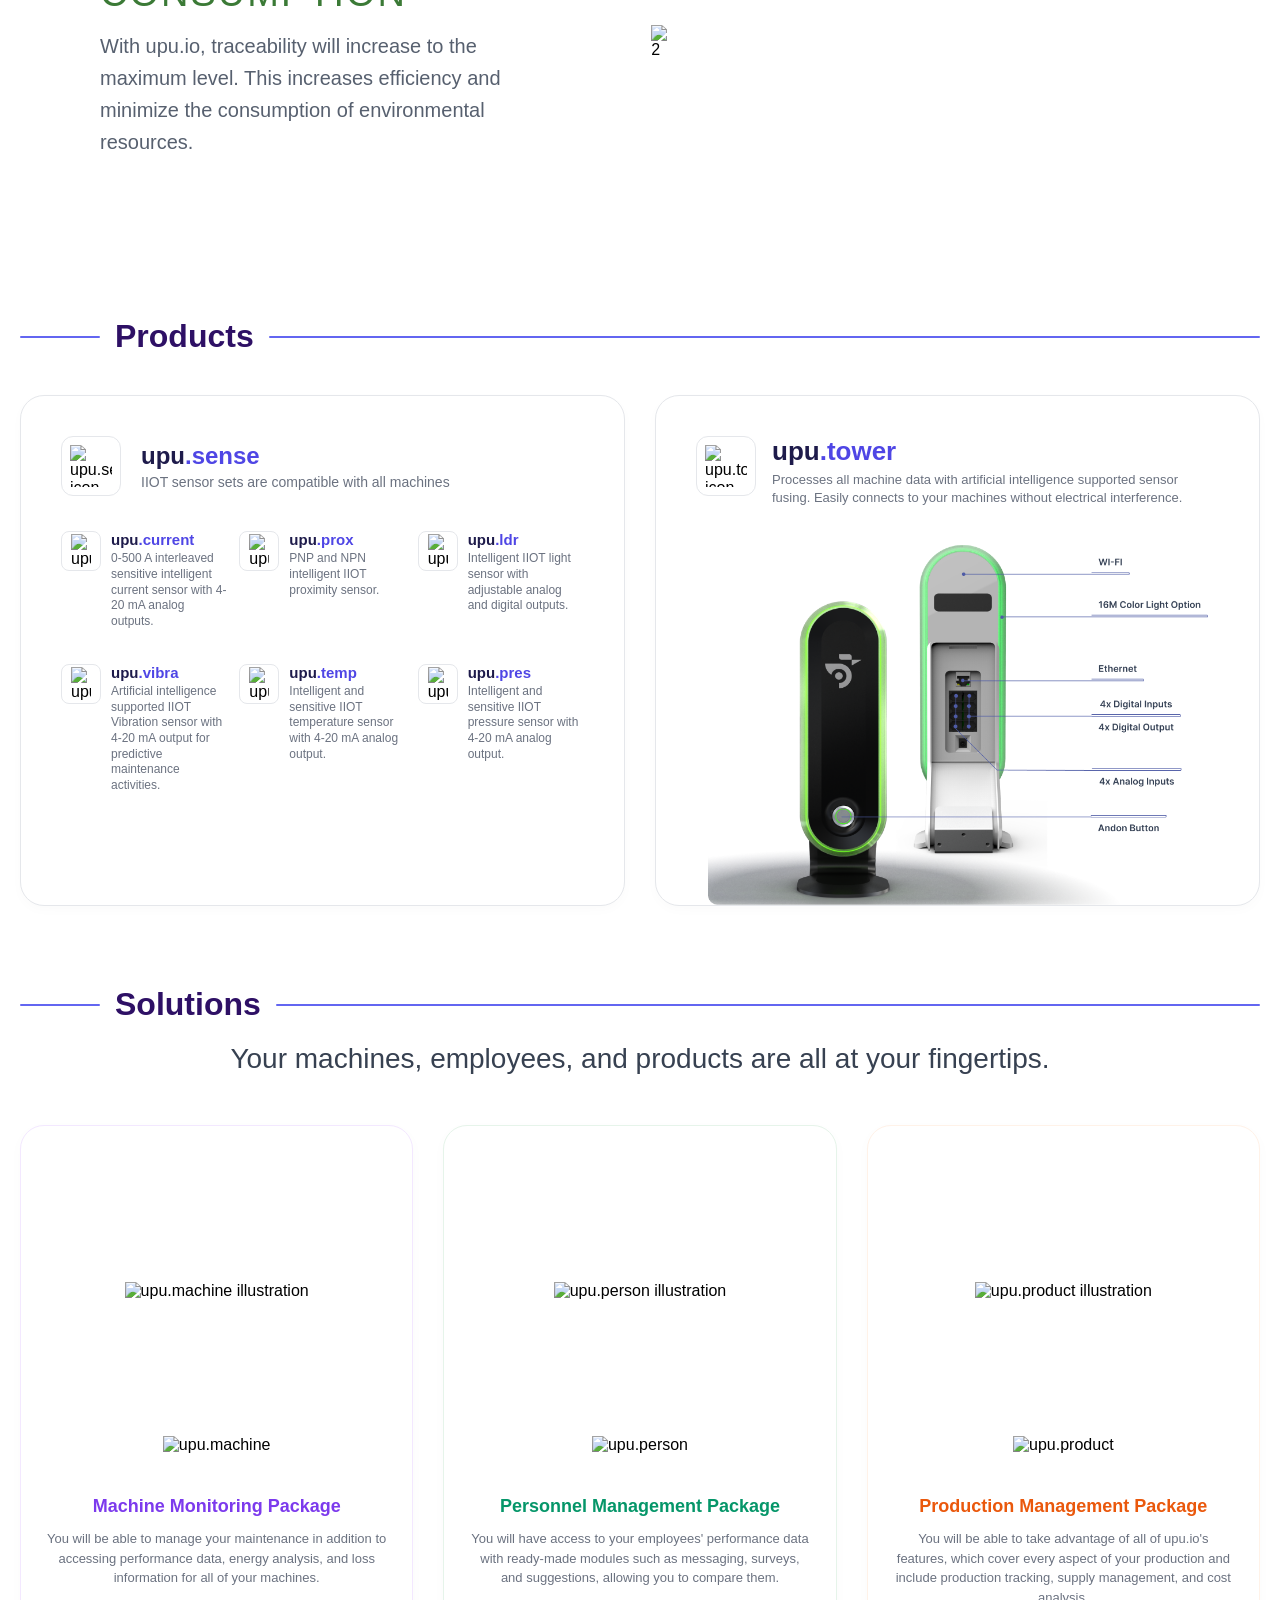
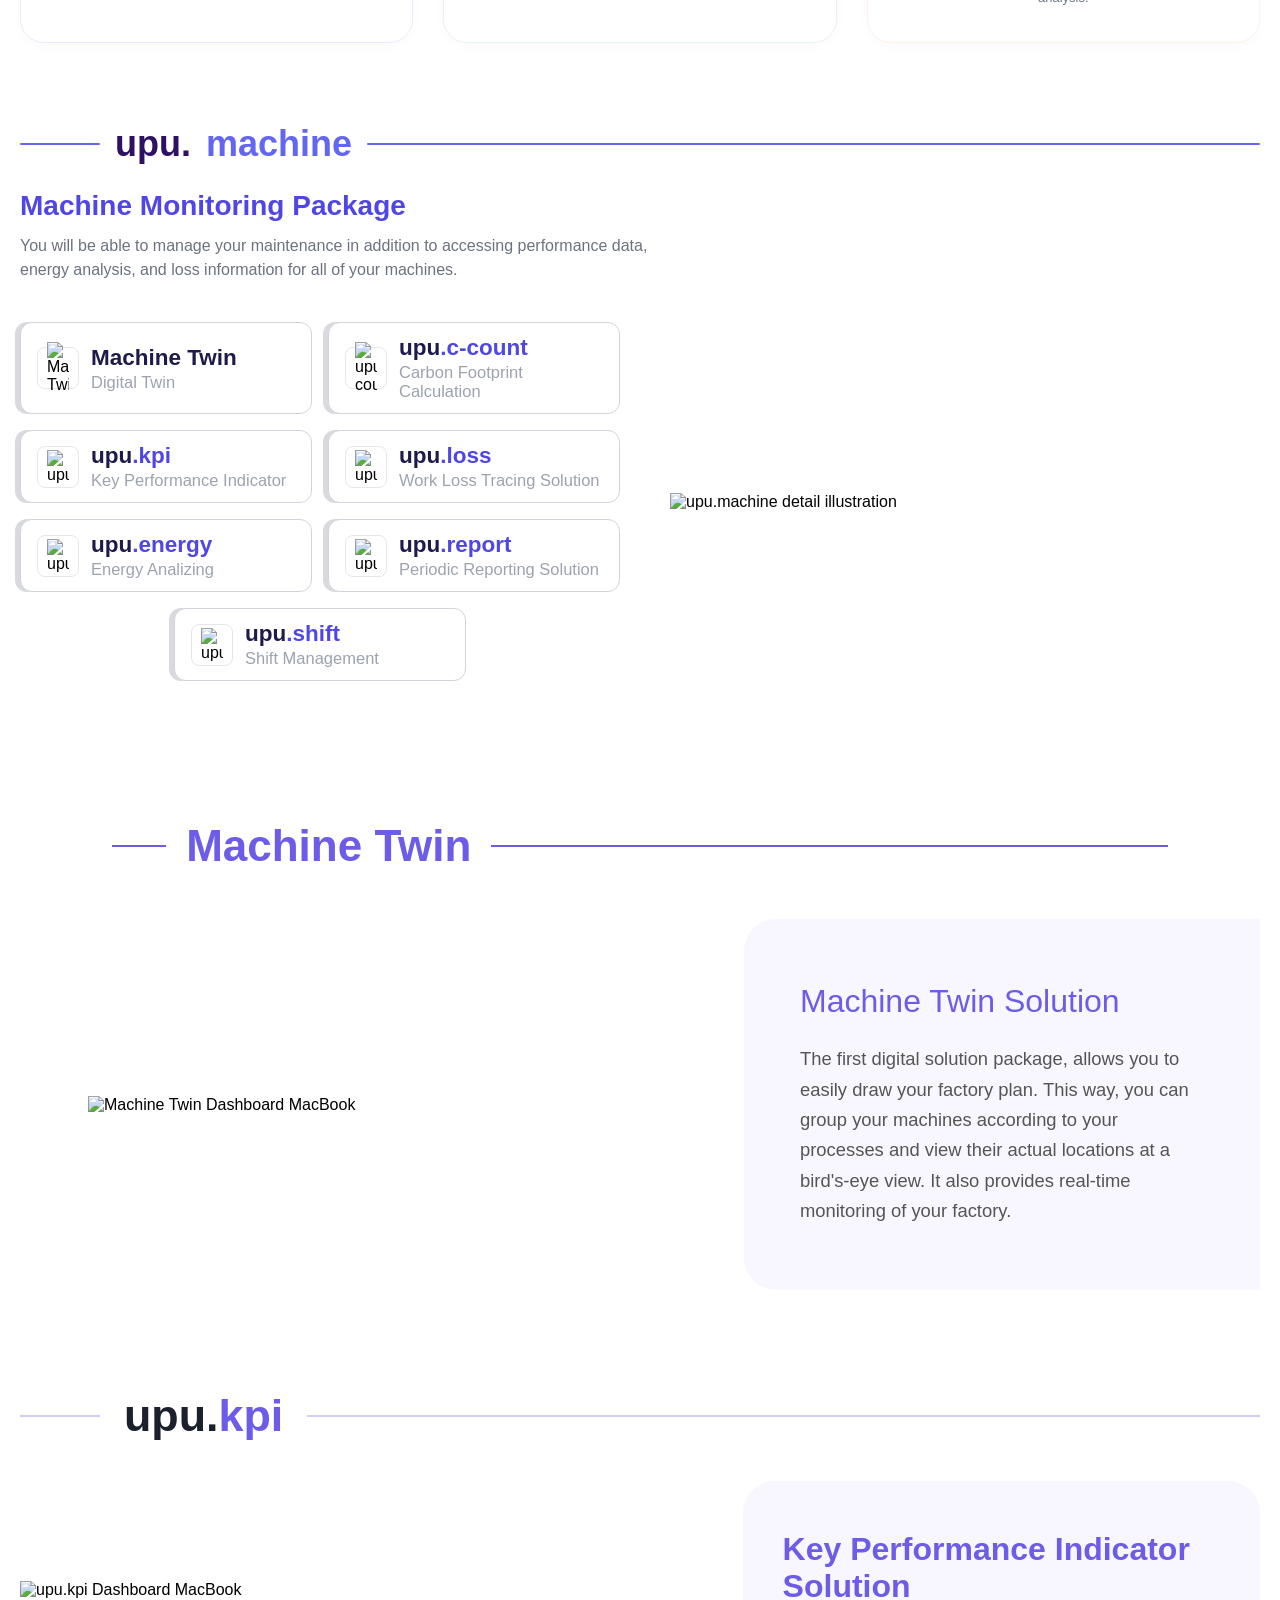
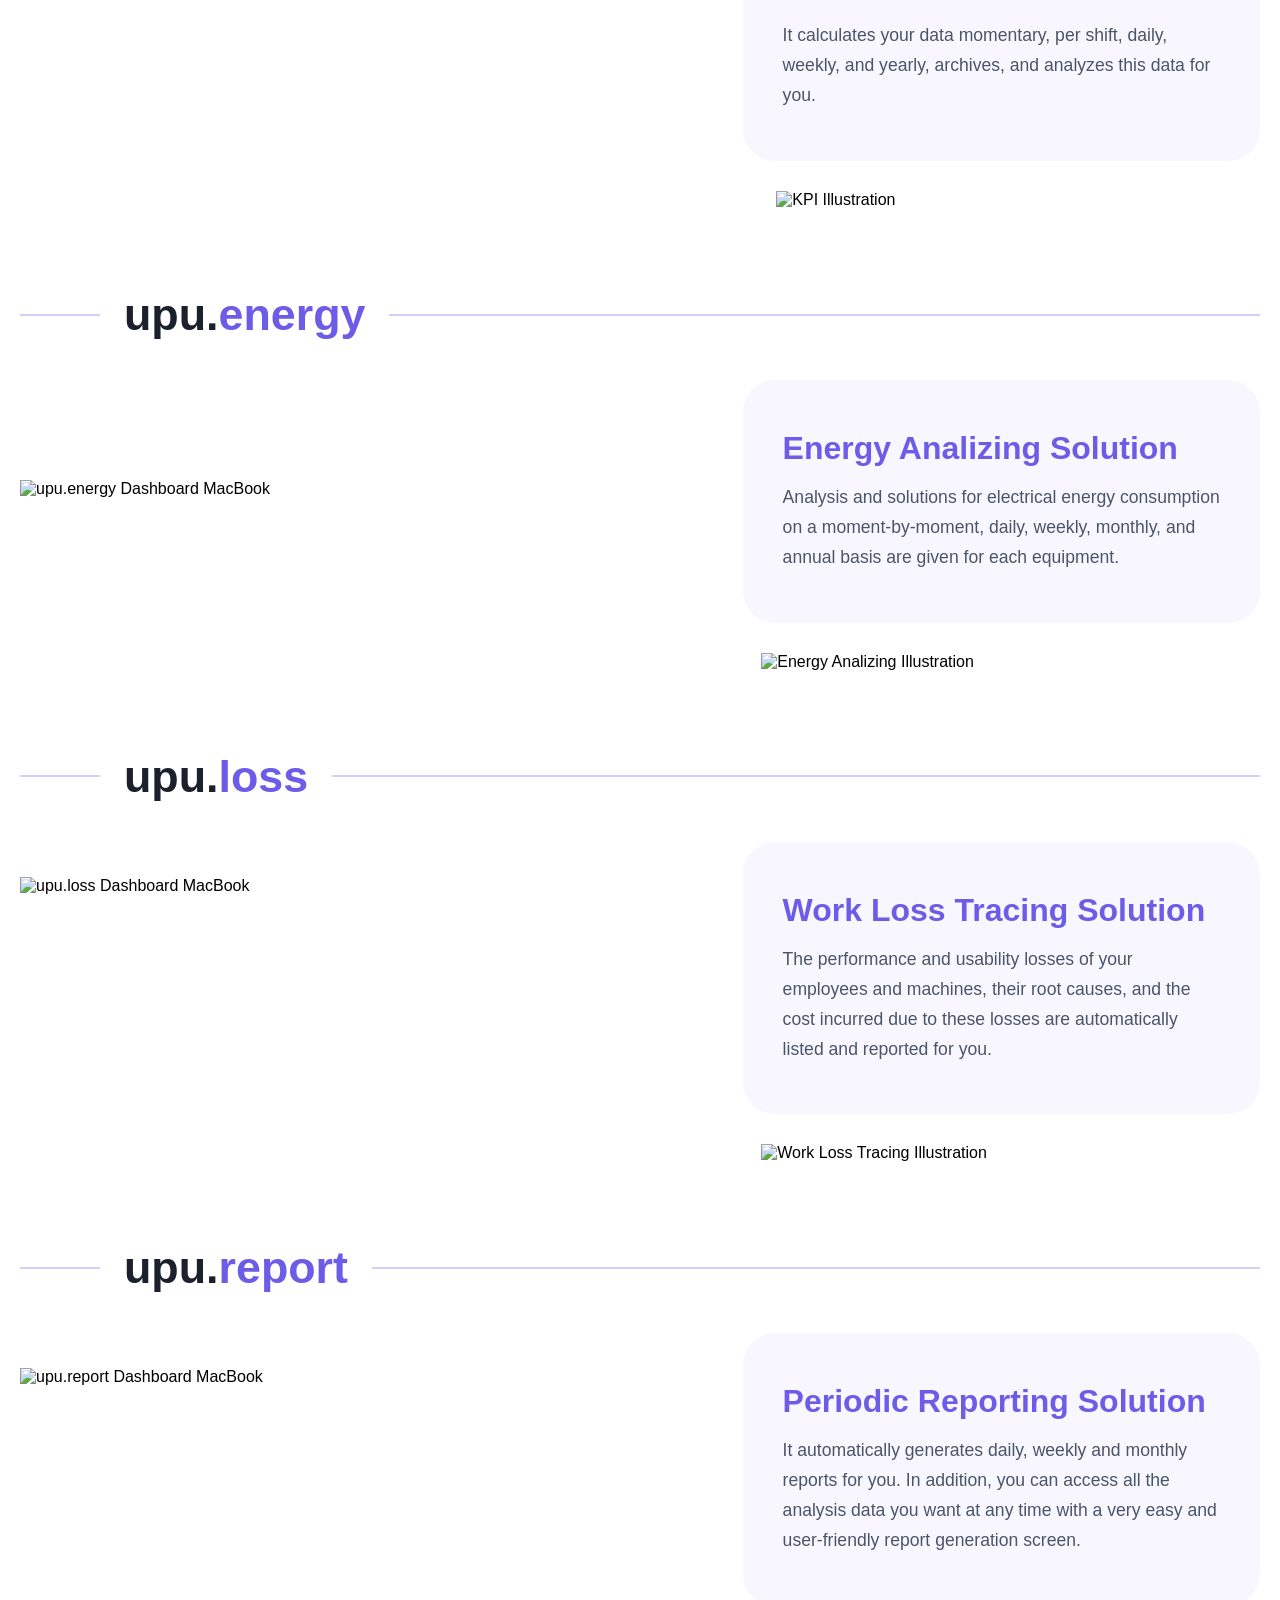
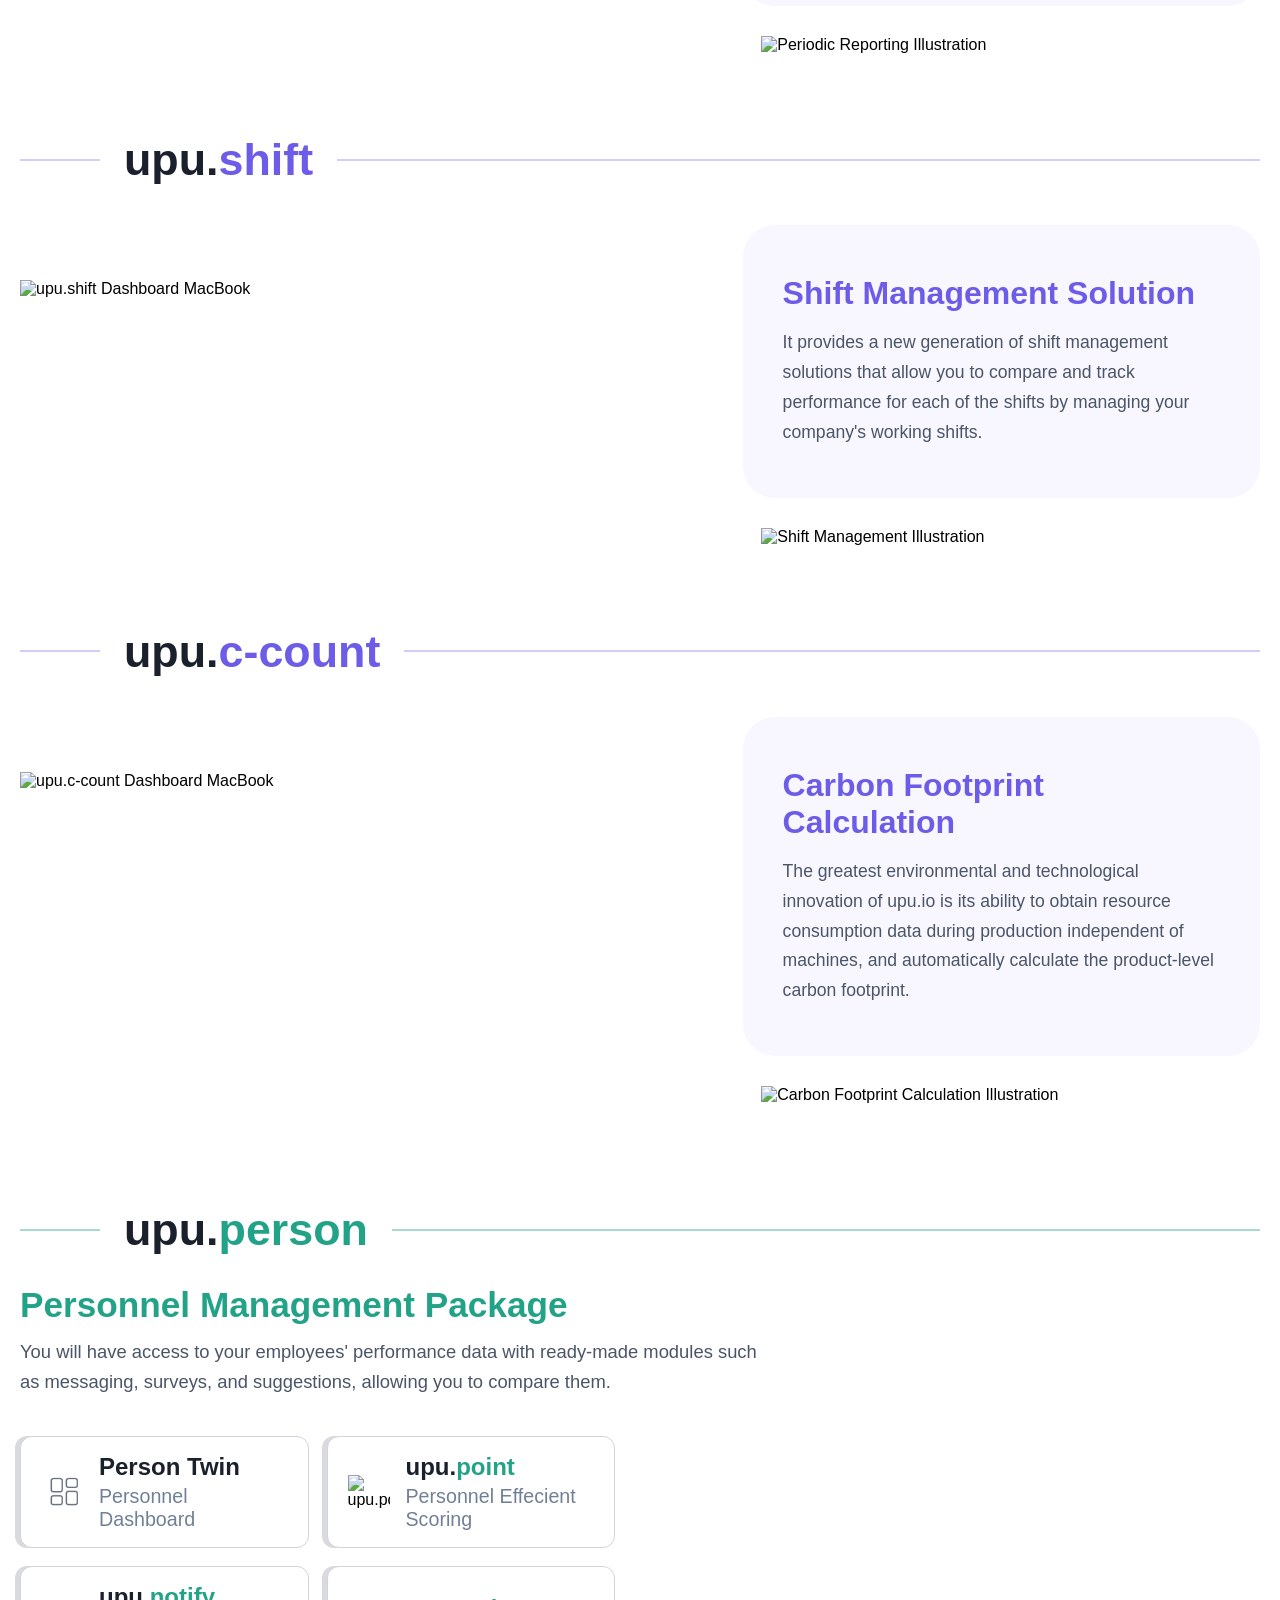
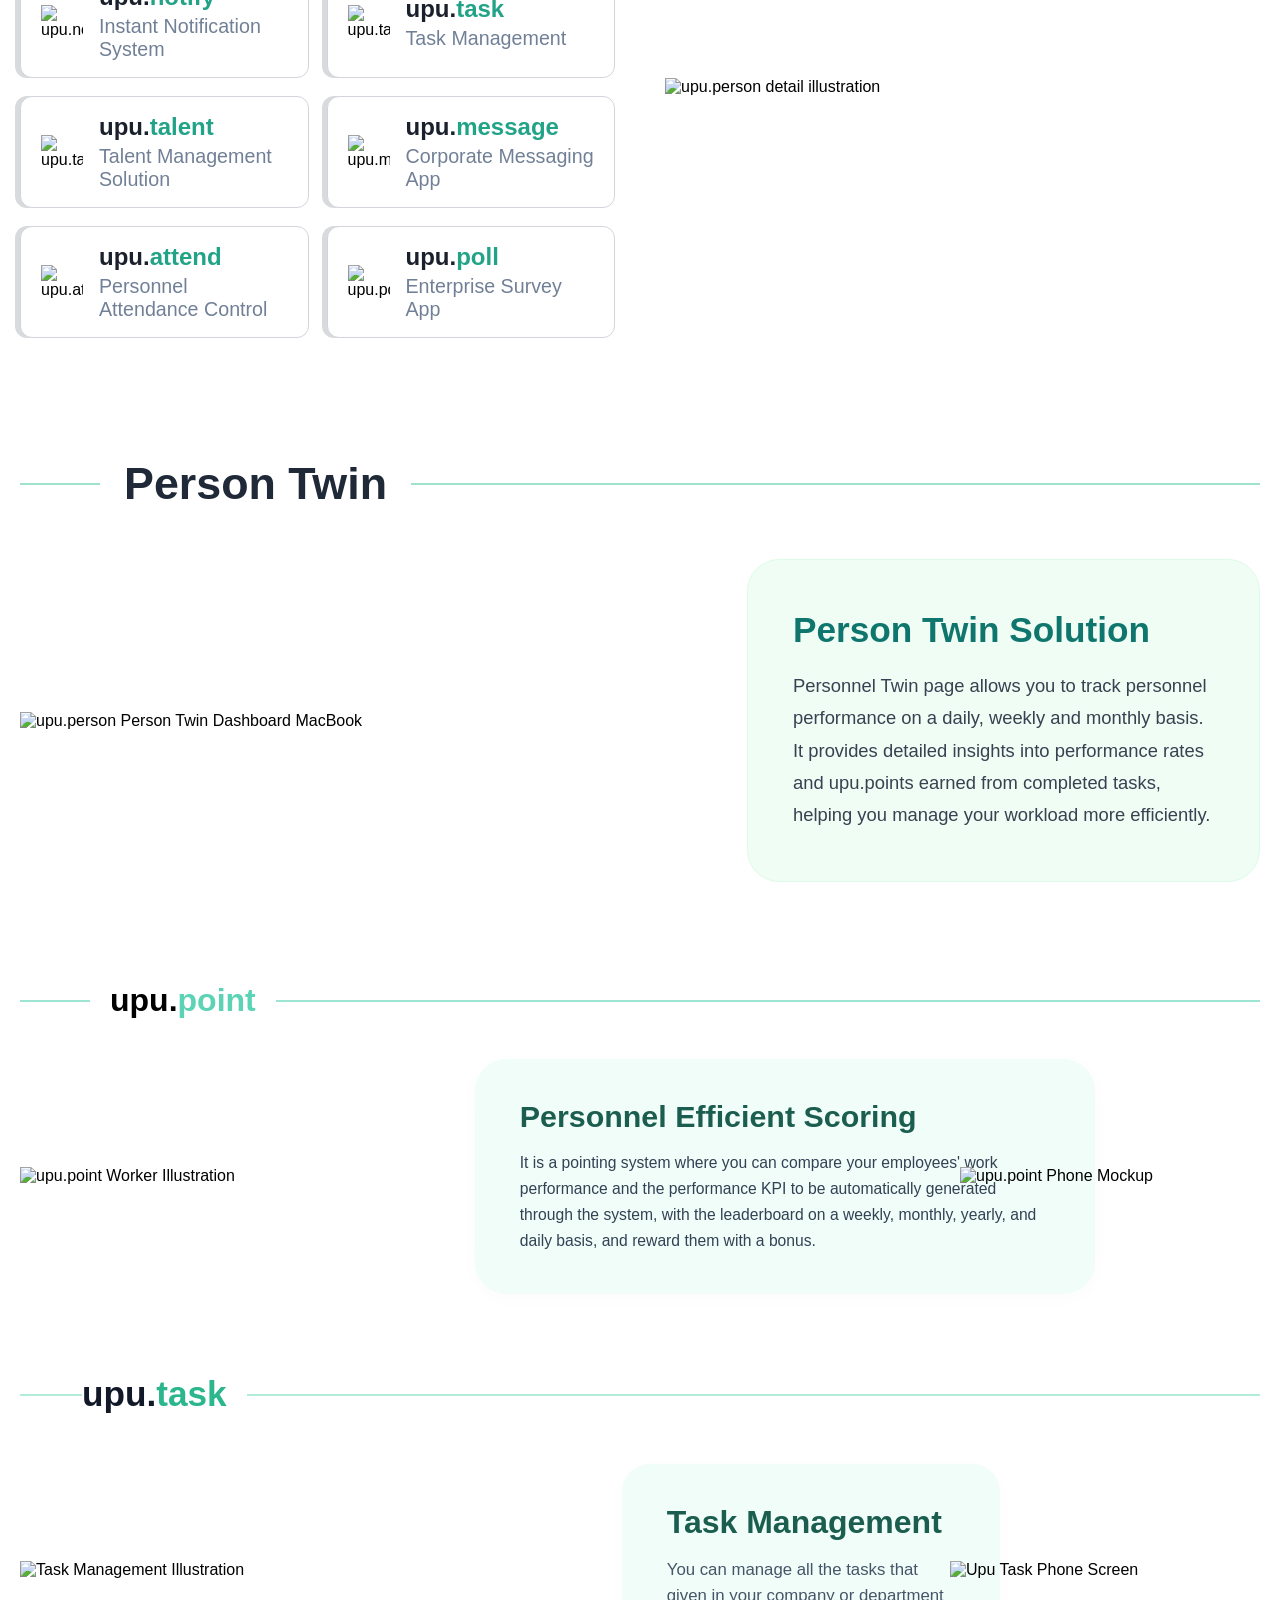
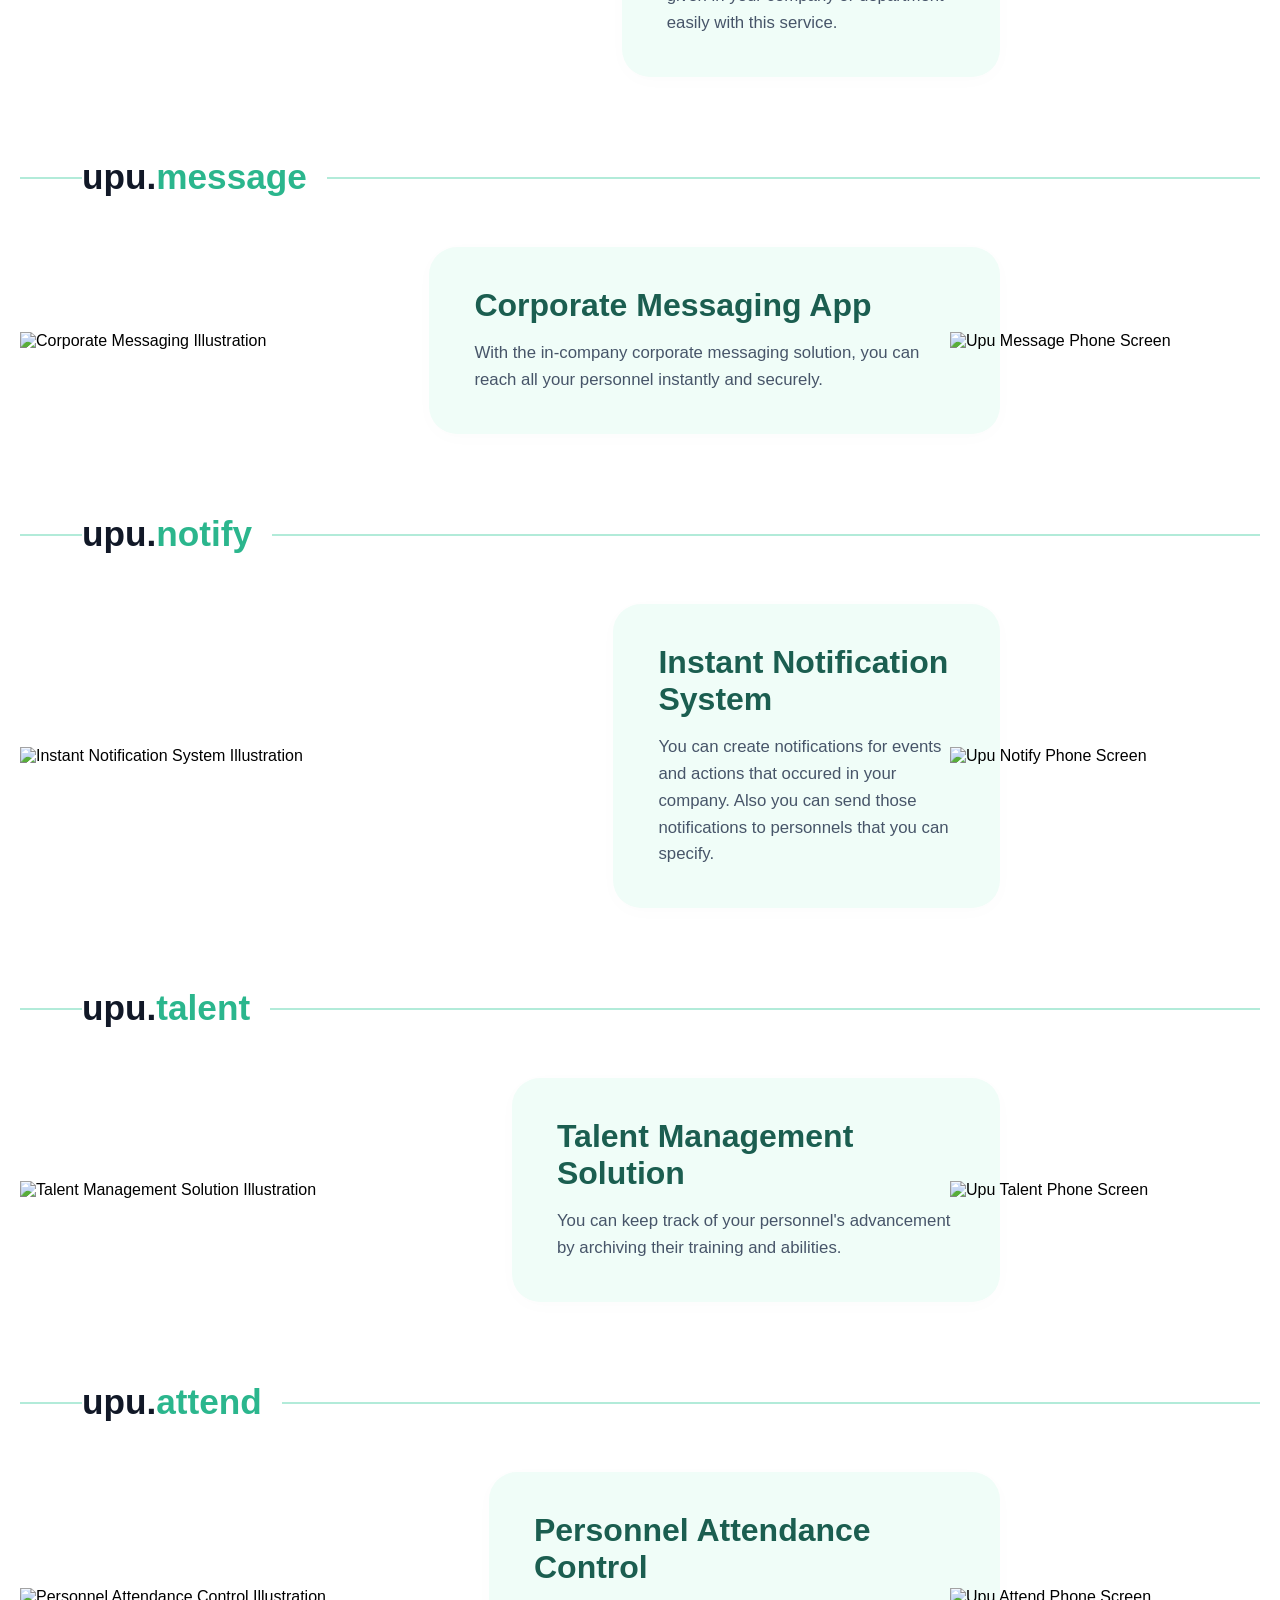
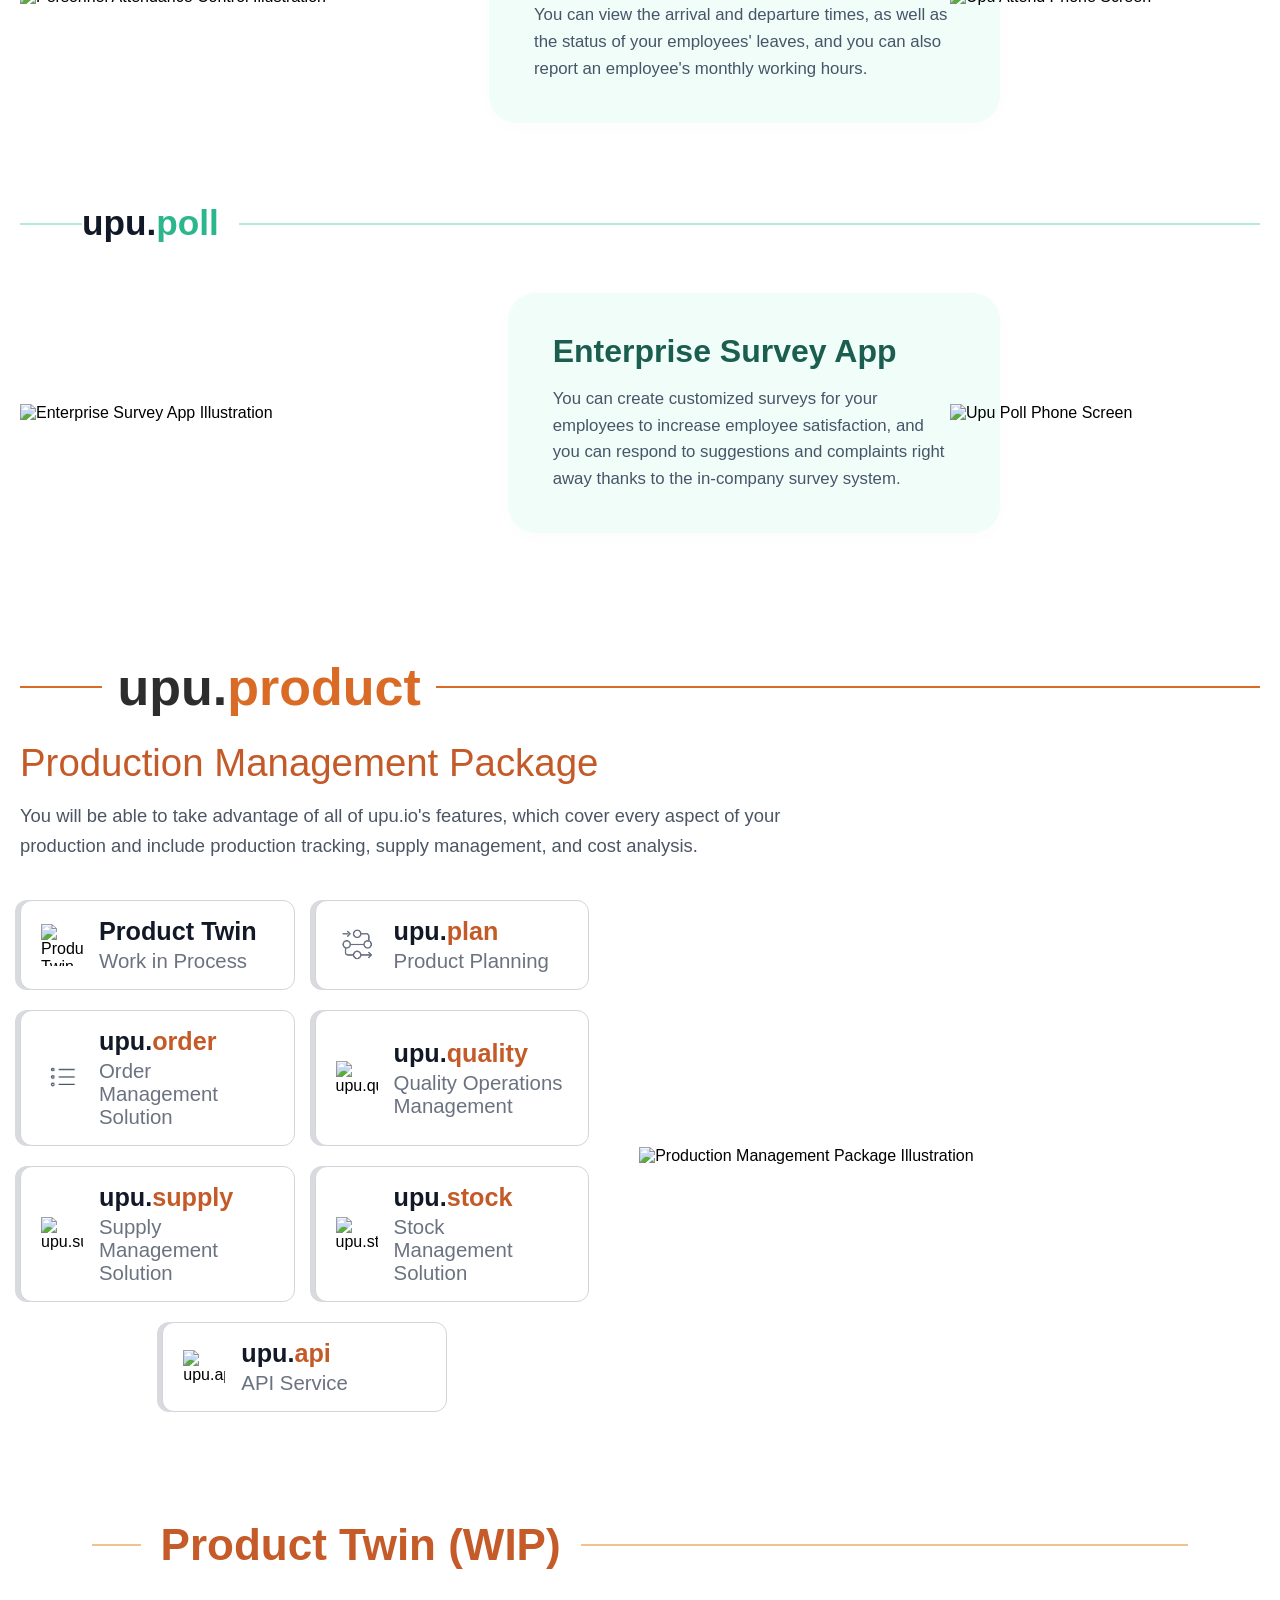
==== commit bc46bdb0: "Add files via upload login page icin ilk guncelleme" ====
--- a/index.html
+++ b/index.html
@@ -93,7 +93,7 @@
             <button class="theme-toggle" type="button" aria-label="Koyu modu aç" aria-pressed="false" title="Koyu modu aç">
                 <span class="theme-toggle-icon" aria-hidden="true">&#9790;</span>
             </button>
-            <button class="login-btn">Login</button>
+            <a href="register.html" class="login-btn" style="text-decoration: none; display: inline-flex; align-items: center; justify-content: center;">Login</a>
 
         </div>
 
--- a/style.css
+++ b/style.css
@@ -348,11 +348,15 @@
     white-space: nowrap;
 }
 
-.pyramid-header .line{
+.pyramid-header .line {
     flex: 1;
     height: 3px;
     background-color: #7d5fff;
     border-radius: 2px;
+}
+
+.pyramid-header .line:first-child {
+    flex: 0.15;
 }
 
 .pyramid-content {
@@ -895,13 +899,20 @@
     align-items: center;
     gap: 12px;
     padding: 12px 16px;
-    border: 1px solid #e5e7eb;
+    border: 1px solid #d1d5db;
     border-radius: 12px;
     background-color: #ffffff;
-    box-shadow: 0 2px 8px rgba(0, 0, 0, 0.02);
+    box-shadow: -5px 0px 0px #d8dade;
+    transition: all 0.25s ease;
     color: inherit;
     text-decoration: none;
     cursor: pointer;
+}
+
+.feature-box:hover {
+    border-color: #9ca3af;
+    box-shadow: -7px 0px 0px #c8cbd2;
+    transform: translateX(2px);
 }
 
 .feature-box-single {
@@ -976,14 +987,6 @@
   margin-bottom: 40px;
 }
 
-.twin-header::before {
-  content: "";
-  width: 80px;
-  height: 2px;
-  background-color: #6C5CE7;
-  opacity: 0.3;
-}
-
 .twin-header h2 {
   font-size: 2.8rem; 
   font-weight: 800;
@@ -991,14 +994,6 @@
   padding: 0 24px;
   margin: 0;
   white-space: nowrap;
-}
-
-.twin-header::after {
-  content: "";
-  flex: 1; 
-  height: 2px;
-  background-color: #6C5CE7;
-  opacity: 0.3;
 }
 
 
@@ -1856,19 +1851,20 @@
     align-items: center;
     gap: 16px;
     background-color: #ffffff;
-    border: 1px solid #e2e8f0;
+    border: 1px solid #d1d5db;
     border-radius: 12px;
     padding: 16px 20px;
-    box-shadow: 0 2px 4px rgba(0, 0, 0, 0.02);
-    transition: all 0.2s ease;
+    box-shadow: -5px 0px 0px #d8dade;
+    transition: all 0.25s ease;
     color: inherit;
     text-decoration: none;
     cursor: pointer;
 }
 
 .person-feature-box:hover {
-    border-color: #cbd5e0;
-    box-shadow: 0 4px 12px rgba(0, 0, 0, 0.05);
+    border-color: #9ca3af;
+    box-shadow: -7px 0px 0px #c8cbd2;
+    transform: translateX(2px);
 }
 
 .person-feature-icon {
@@ -2888,19 +2884,20 @@
   align-items: center;
   gap: 16px;
   background-color: #ffffff;
-  border: 1px solid #e5e7eb;
+  border: 1px solid #d1d5db;
   border-radius: 12px;
   padding: 16px 20px;
-  box-shadow: 0 2px 4px rgba(0, 0, 0, 0.02);
-  transition: all 0.2s ease;
+  box-shadow: -5px 0px 0px #d8dade;
+  transition: all 0.25s ease;
   color: inherit;
   text-decoration: none;
   cursor: pointer;
 }
 
 .production-feature-box:hover {
-  border-color: #d1d5db;
-  box-shadow: 0 4px 12px rgba(0, 0, 0, 0.05);
+  border-color: #9ca3af;
+  box-shadow: -7px 0px 0px #c8cbd2;
+  transform: translateX(2px);
 }
 
 .production-feature-icon {
@@ -3012,6 +3009,7 @@
 .twin-header {
   width: 100%;
   margin-bottom: 3rem;
+  padding: 0 68px;
 }
 
 .twin-header h2 {
@@ -3046,8 +3044,9 @@
   gap: 50px; 
   width: 100%;
   max-width: 1650px; 
-    margin: 0 auto;
-  padding: 0 40px;
+  margin: 0 auto;
+  padding-left: 68px;
+  padding-right: 0;
 }
 
 .twin-media {
@@ -3067,7 +3066,6 @@
   flex: 1.2;
   display: flex;
   flex-direction: column;
-  margin-right: -40px;
 }
 
 .twin-info-card {
@@ -3161,6 +3159,7 @@
 .order-header {
   width: 100%;
   margin-bottom: 3rem;  
+  padding: 0 68px;
 }
 
 .order-header h2 {
@@ -3199,7 +3198,8 @@
   width: 100%;
   max-width: 1650px;
   margin: 0 auto;
-  padding: 0 40px;
+  padding-left: 68px;
+  padding-right: 0;
 }
 
 .order-media {
@@ -3219,7 +3219,6 @@
   flex: 1.2;
   display: flex;
   flex-direction: column;
-  margin-right: -40px;  
 }
 
 .order-info-card {
@@ -3281,6 +3280,7 @@
 .plan-header {
   width: 100%;
   margin-bottom: 3rem;
+  padding: 0 68px;
 }
 
 .plan-header h2 {
@@ -3319,7 +3319,8 @@
   width: 100%;
   max-width: 1650px;
   margin: 0 auto;
-  padding: 0 40px;
+  padding-left: 68px;
+  padding-right: 0;
 }
 
 .plan-media {
@@ -3339,7 +3340,6 @@
   flex: 1.2;
   display: flex;
   flex-direction: column;
-  margin-right: -40px;  
 }
 
 .plan-info-card {
@@ -3401,6 +3401,7 @@
 .supply-header{
   width: 100%;
   margin-bottom: 3rem;
+  padding: 0 68px;
 }
 
 .supply-header h2{
@@ -3438,7 +3439,8 @@
   width: 100%;
   max-width: 1650px;
   margin: 0 auto;
-  padding: 0 40px;
+  padding-left: 68px;
+  padding-right: 0;
 }
 
 .supply-media {
@@ -3458,7 +3460,6 @@
   flex: 1.2;
   display: flex;
   flex-direction: column;
-  margin-right: -40px;
 }
 
 .supply-info-card{
@@ -3519,6 +3520,7 @@
 .quality-header{
   width: 100%;
   margin-bottom: 3rem;
+  padding: 0 68px;
 }
 
 .quality-header h2{
@@ -3556,7 +3558,8 @@
   width: 100%;
   max-width: 1650px;
   margin: 0 auto;
-  padding: 0 40px;
+  padding-left: 68px;
+  padding-right: 0;
 }
 
 .quality-media {
@@ -3576,7 +3579,6 @@
   flex: 1.2;
   display: flex;
   flex-direction: column;
-  margin-right: -40px;
 }
 
 .quality-info-card{
@@ -3636,7 +3638,8 @@
 
 .stock-header{
   width: 100%;
- margin-bottom: 3rem;
+  margin-bottom: 3rem;
+  padding: 0 68px;
 }
 
 .stock-header h2{
@@ -3674,7 +3677,8 @@
   width: 100%;
   max-width: 1650px;
   margin: 0 auto;
-  padding: 0 40px;
+  padding-left: 68px;
+  padding-right: 0;
 }
 
 .stock-media{
@@ -3694,7 +3698,6 @@
   flex: 1.2;
   display: flex;
   flex-direction: column;
-  margin-right: -40px;
 }
 
 .stock-info-card{
@@ -3755,6 +3758,7 @@
 .api-header {
   width: 100%;
   margin-bottom: 3rem;
+  padding: 0 68px;
 }
 
 .api-header h2 {
@@ -3793,7 +3797,8 @@
   width: 100%;
   max-width: 1650px; 
   margin: 0 auto;
-  padding: 0 40px;
+  padding-left: 68px;
+  padding-right: 0;
 }
 
 .api-media {
@@ -3814,7 +3819,6 @@
   flex: 1.2;
   display: flex;
   flex-direction: column;
-  margin-right: -40px;
 }
 
 .api-info-card {
